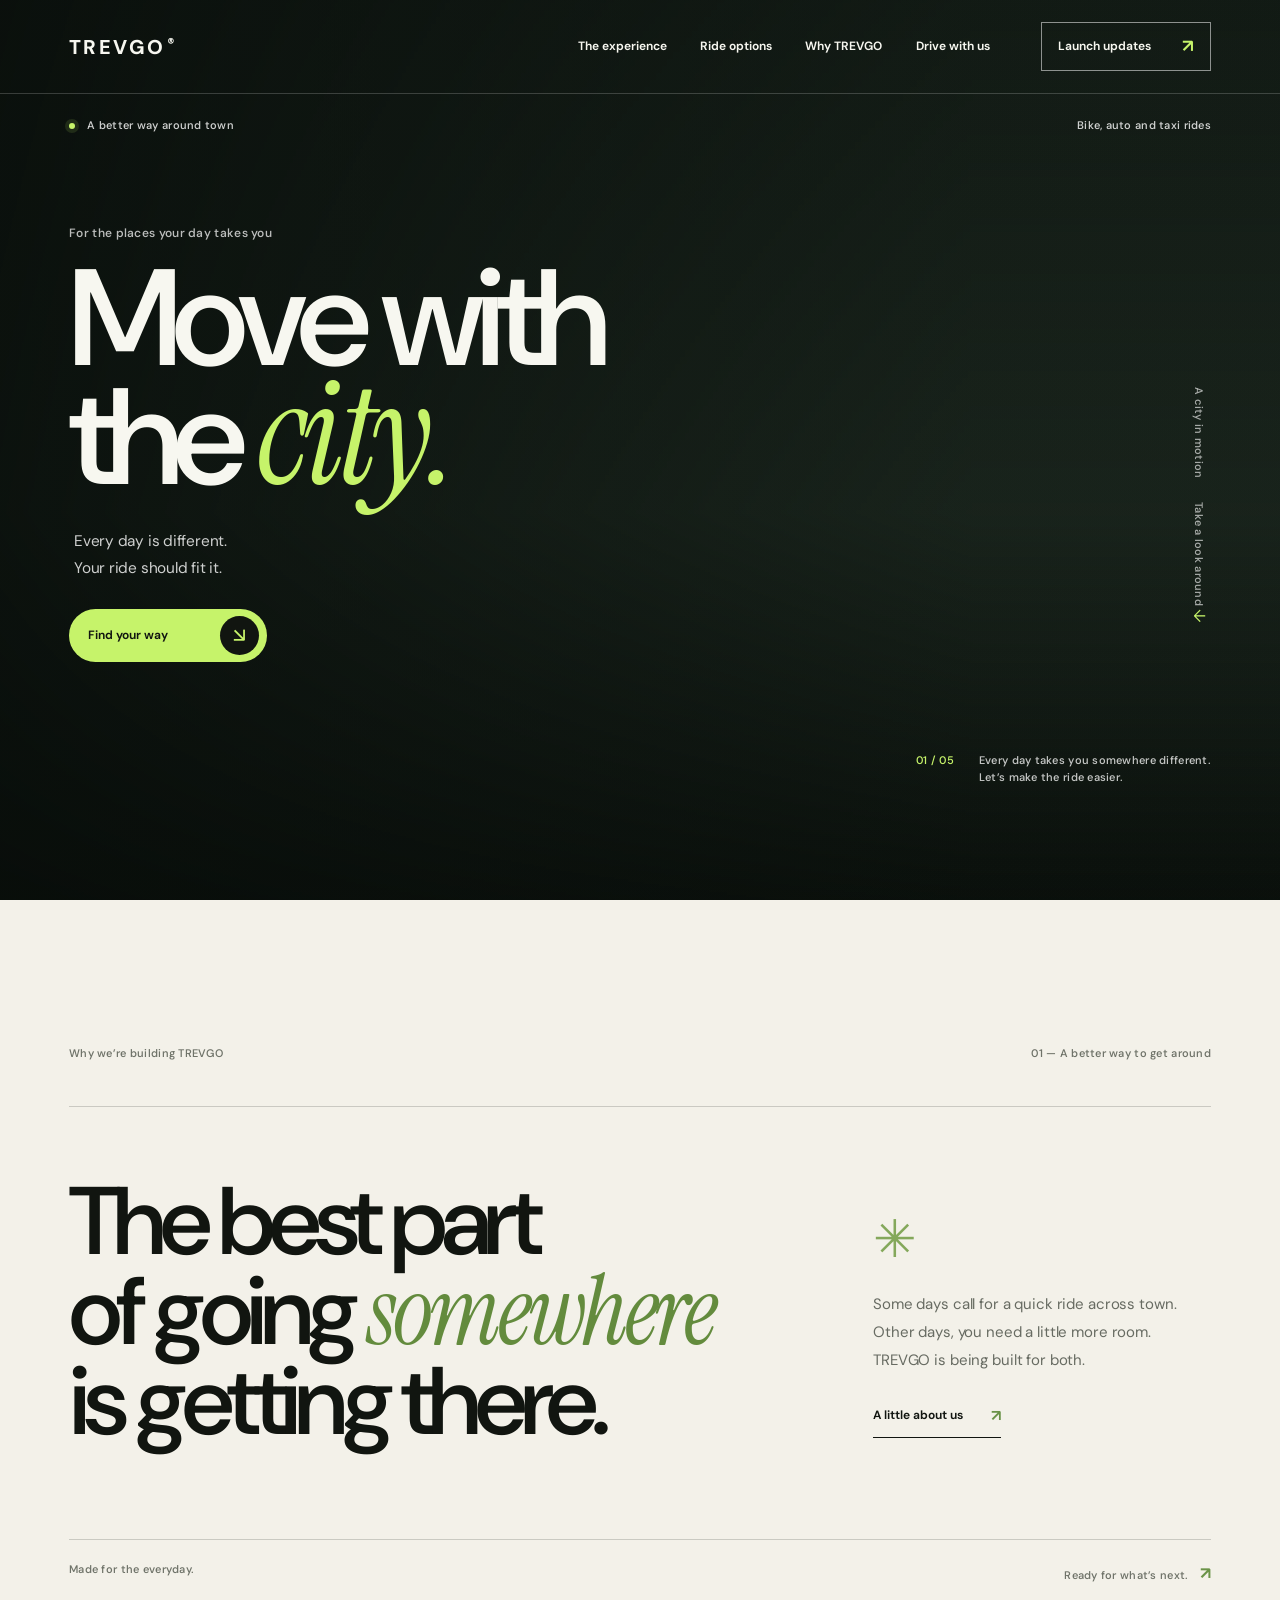
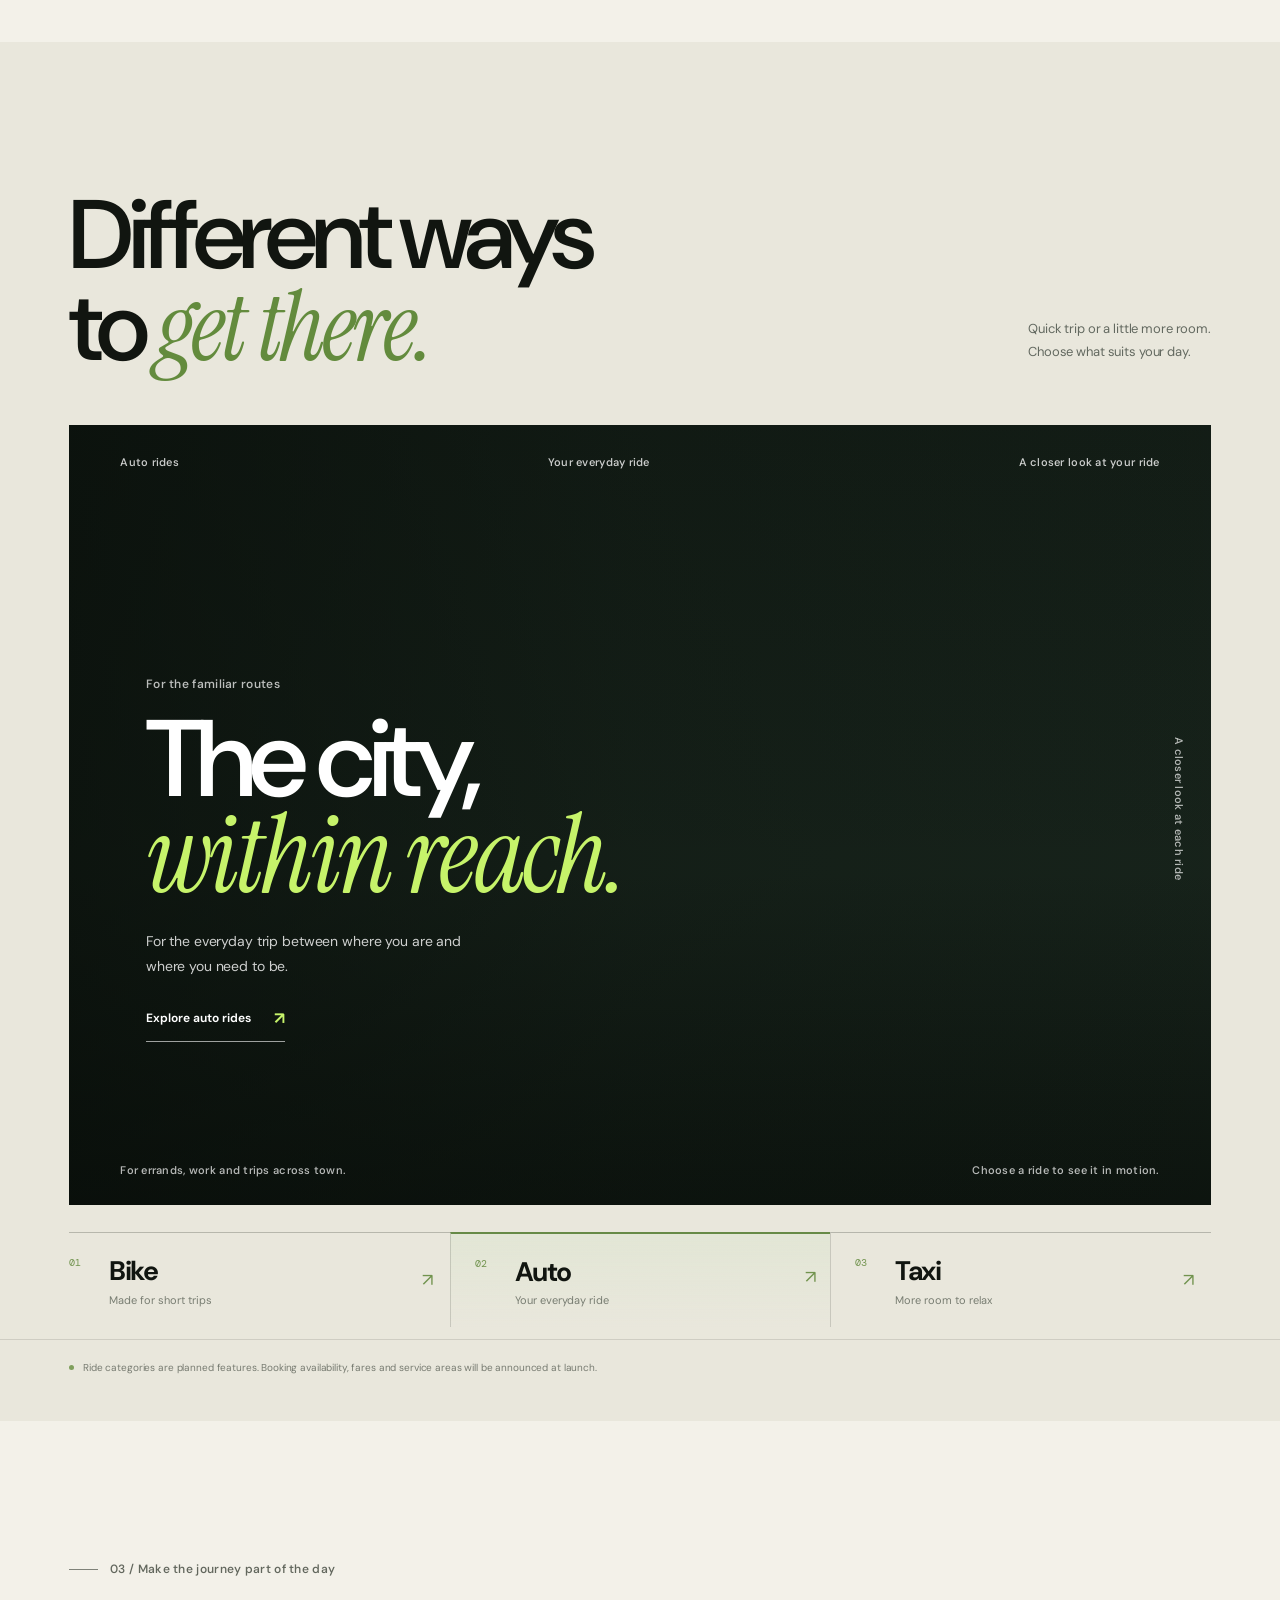
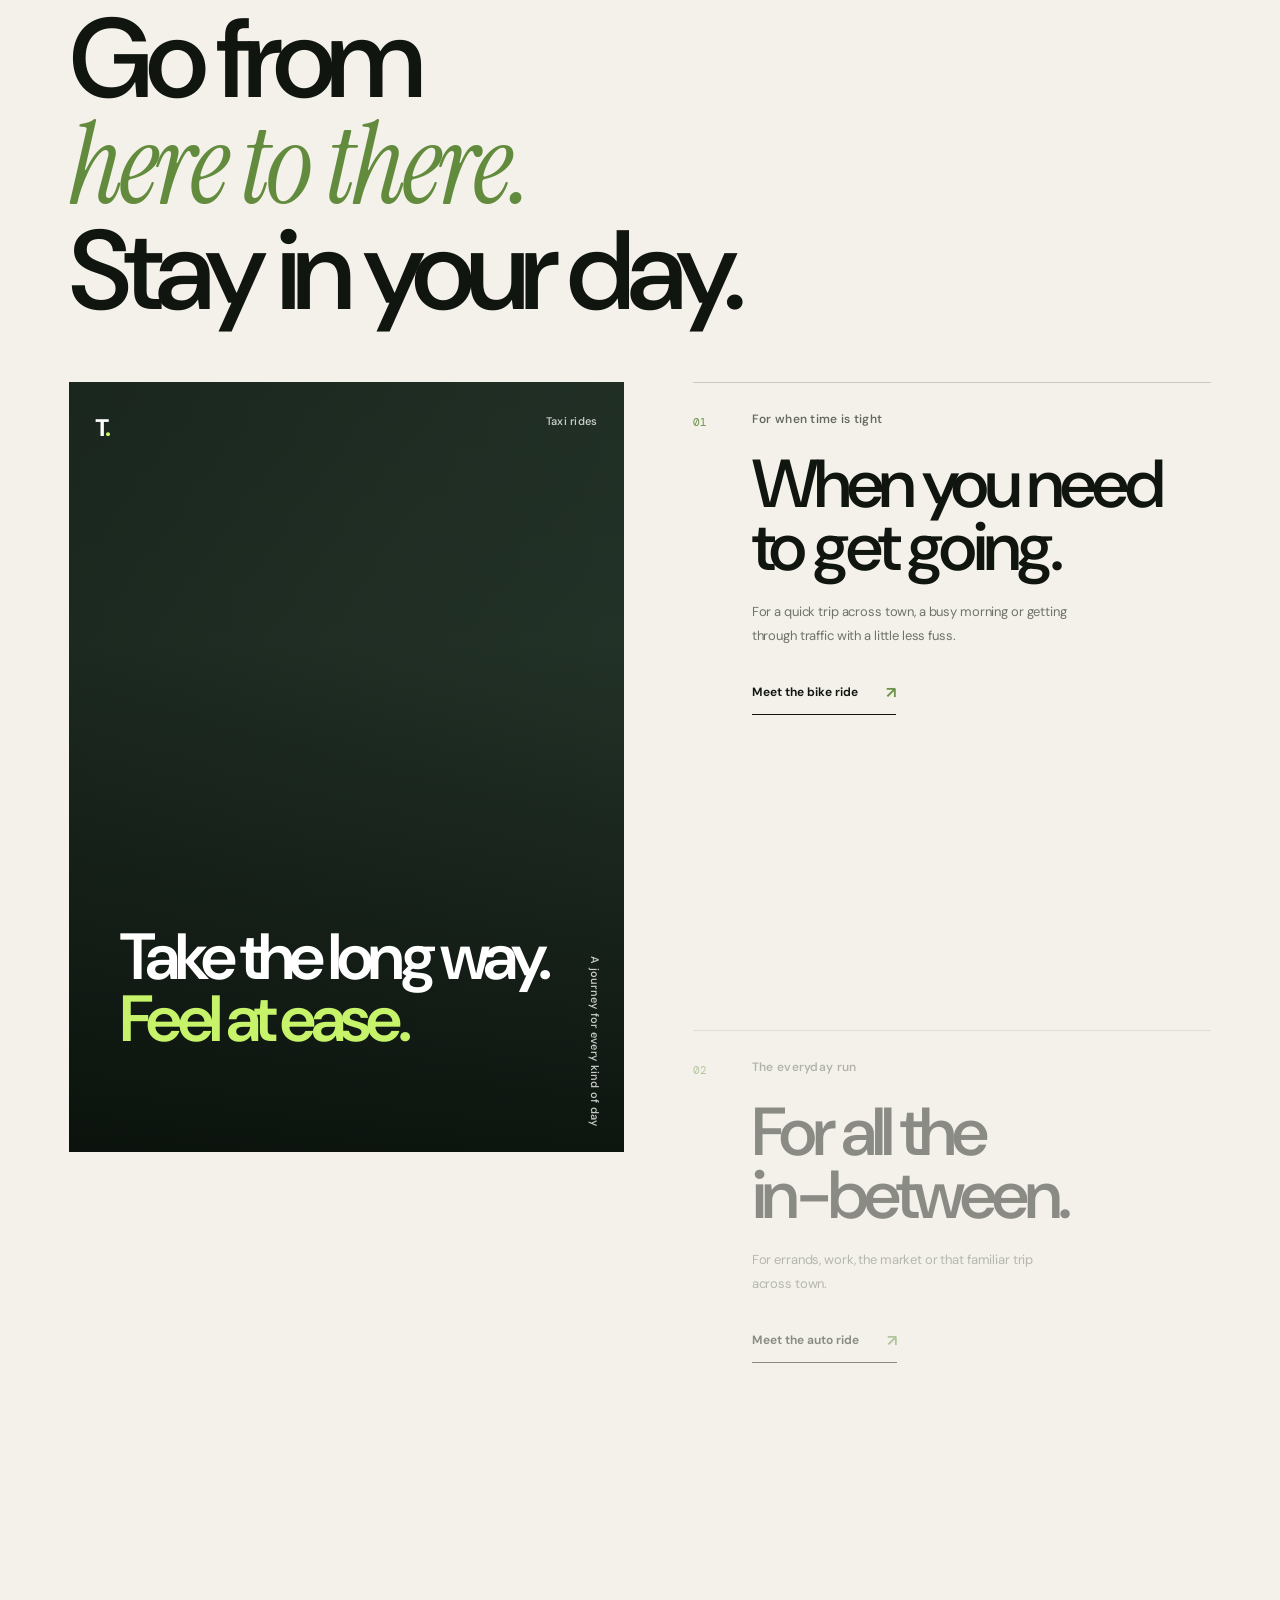
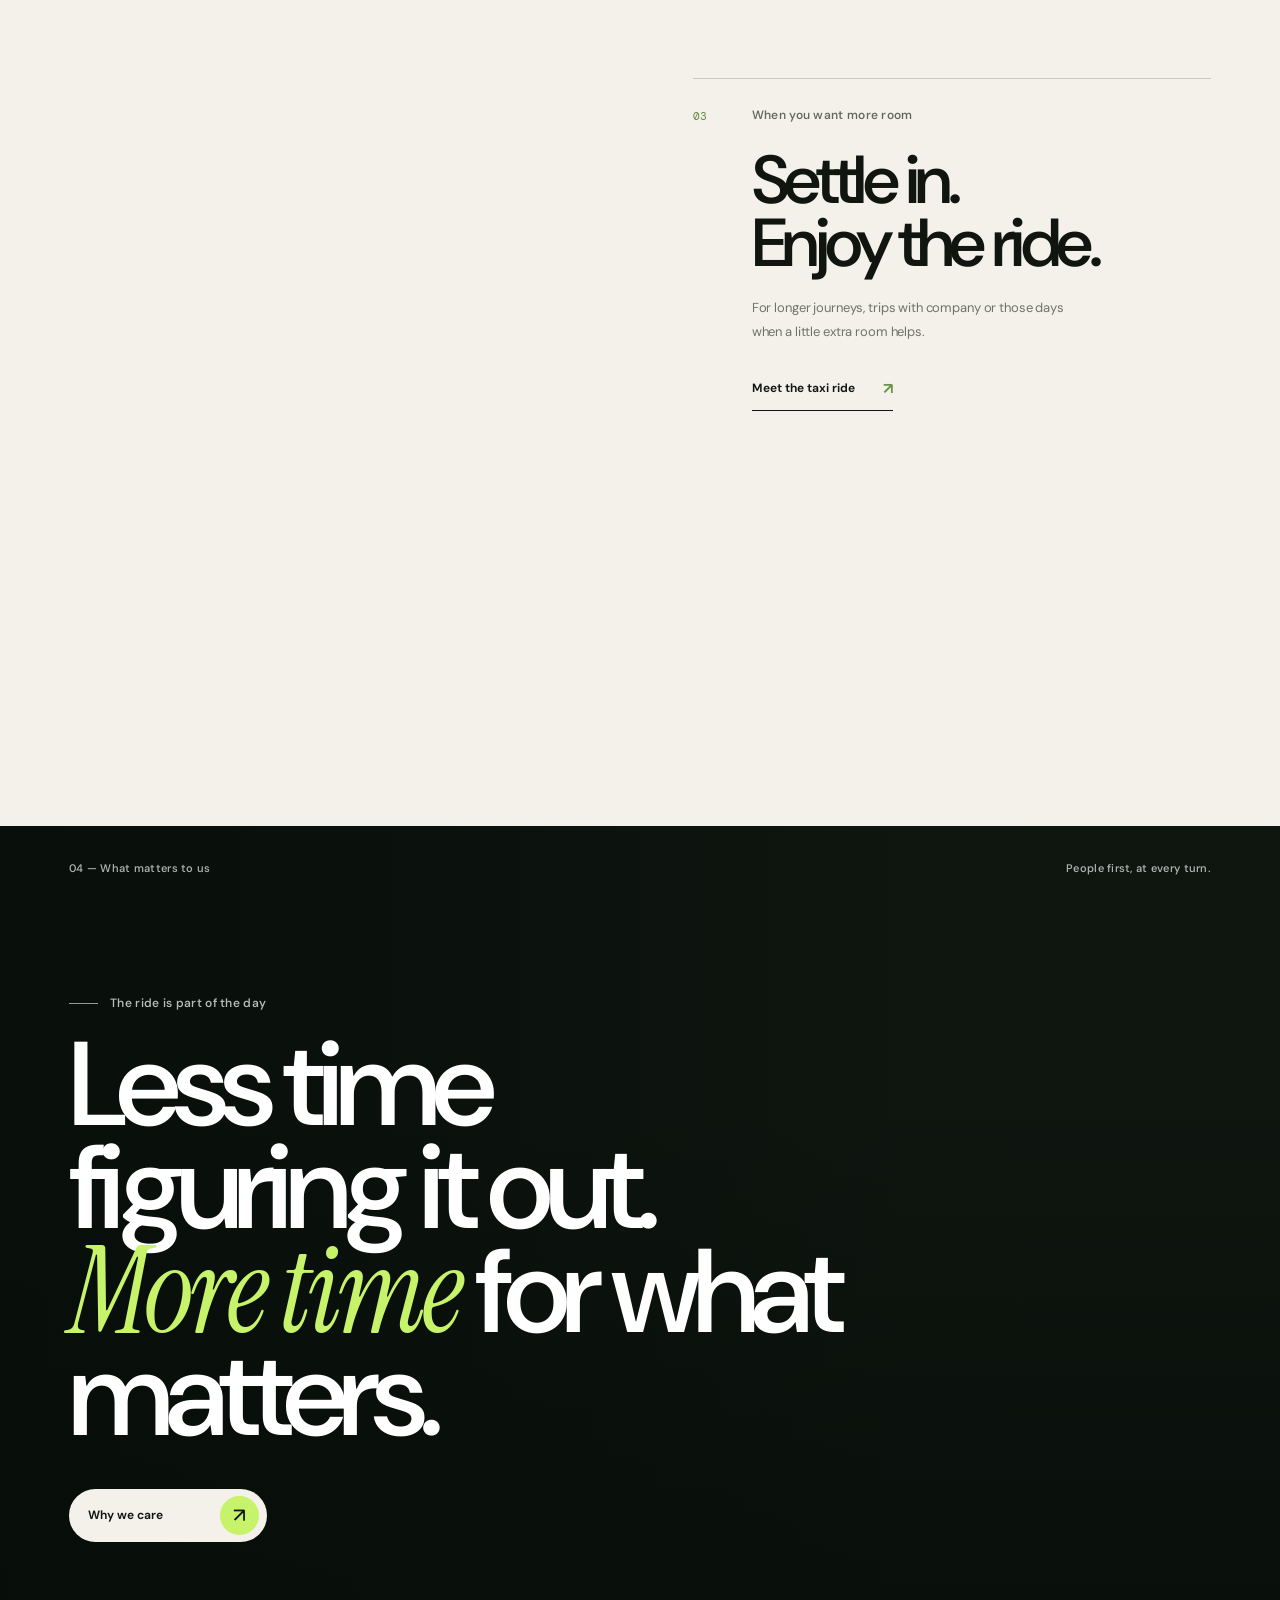
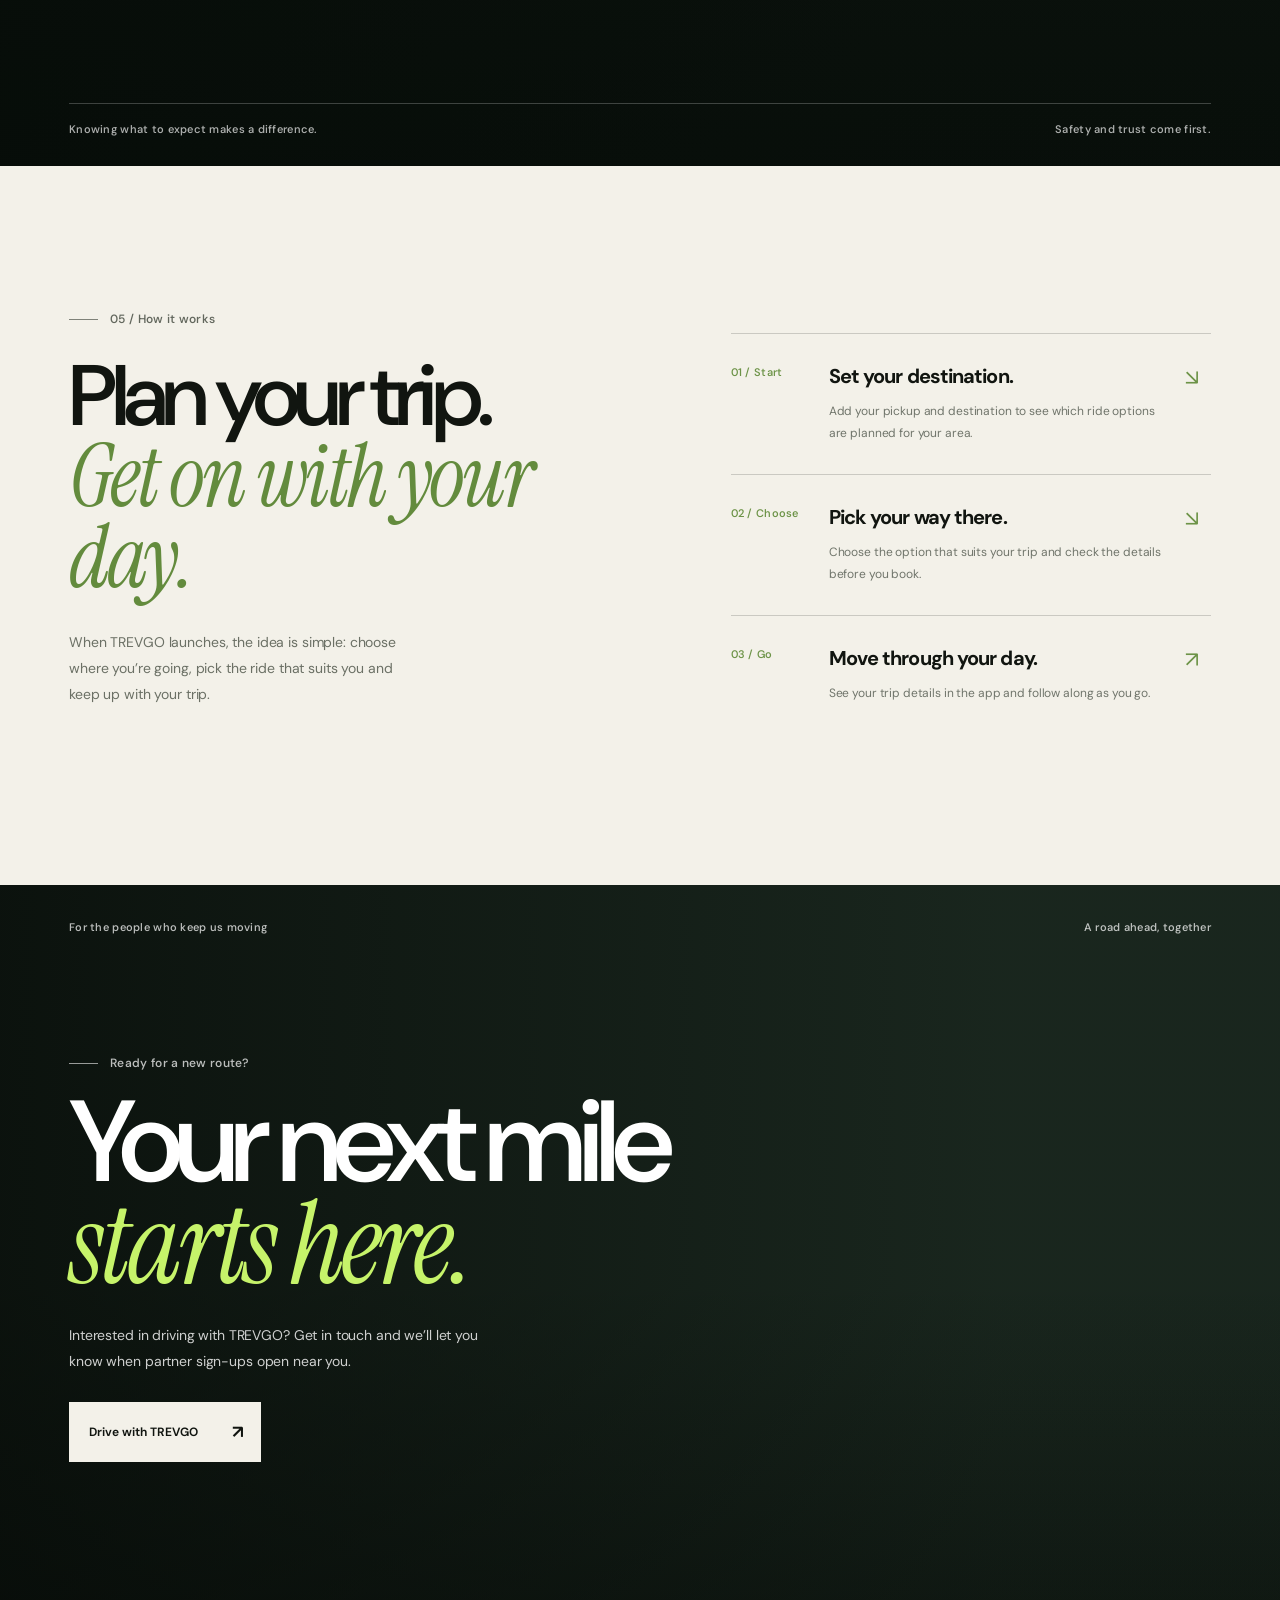
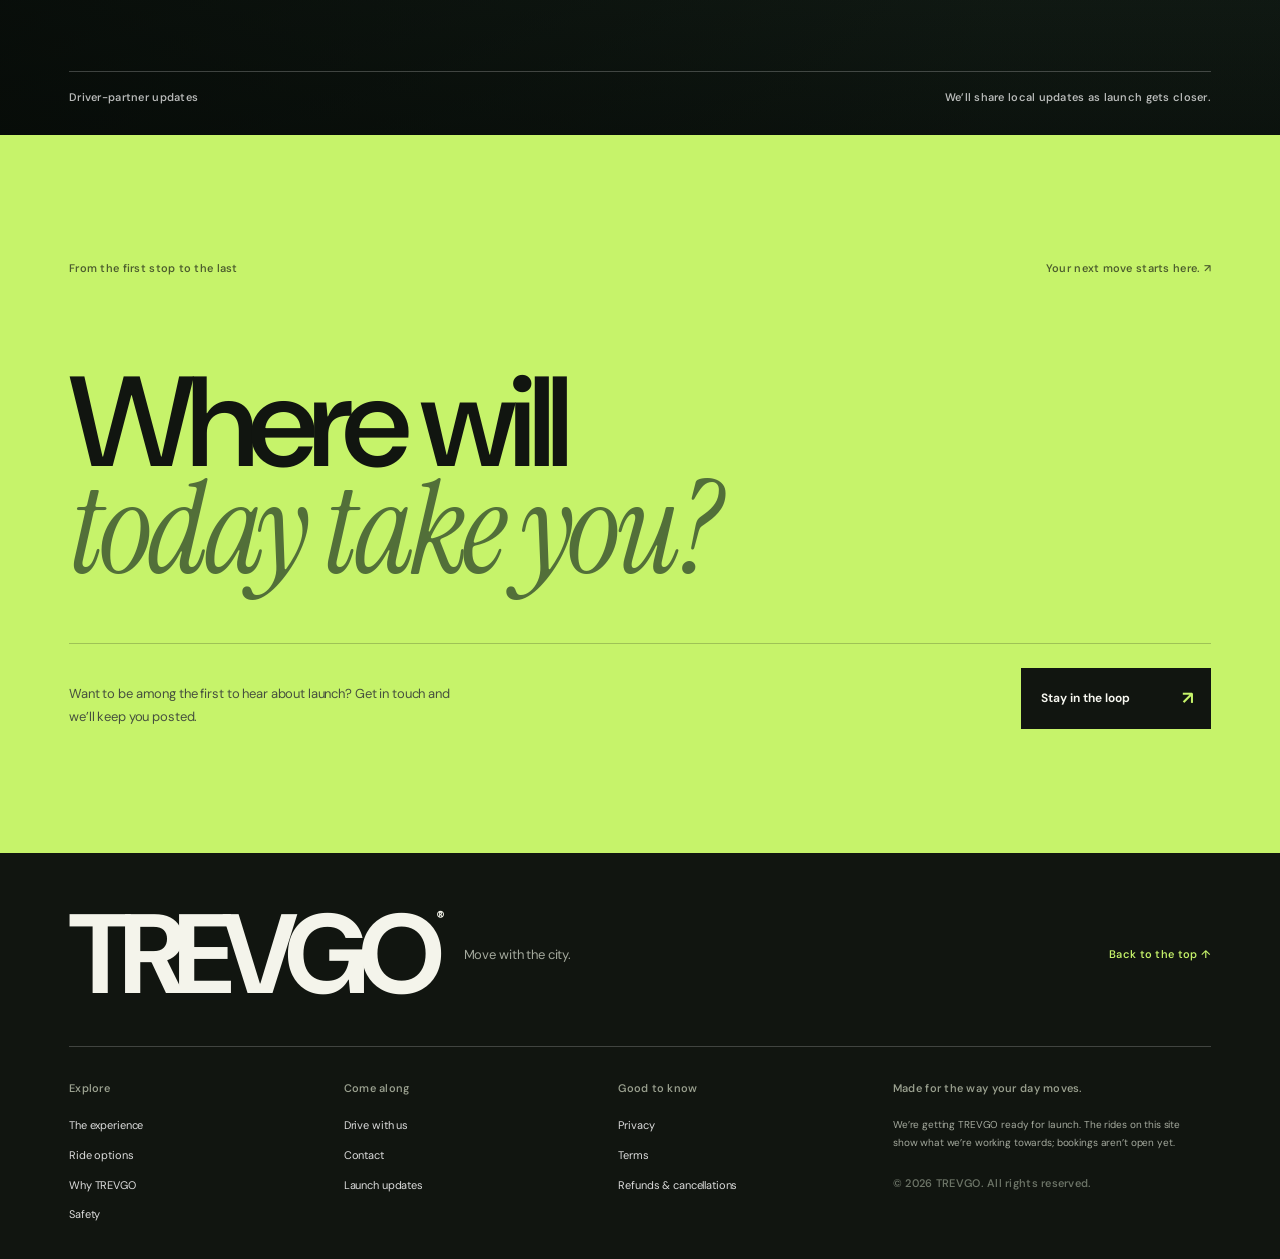
==== index.html @ 7b0f7ea3 "Add files via upload" ====
<!doctype html>
<html lang="en">
<head>
<meta charset="utf-8">
<meta name="viewport" content="width=device-width, initial-scale=1">
<meta name="theme-color" content="#111510">
<meta name="description" content="TREVGO is getting ready to bring bike, auto and taxi rides together in one easier way to get around.">
<title>TREVGO — Move with the city</title>
<link rel="icon" href="assets/favicon.svg" type="image/svg+xml">
<link rel="preconnect" href="https://fonts.googleapis.com">
<link rel="preconnect" href="https://fonts.gstatic.com" crossorigin>
<link href="https://fonts.googleapis.com/css2?family=DM+Mono:wght@400;500&family=DM+Sans:wght@400;450;500;550;600;650;700;750;800&family=Instrument+Serif:ital@0;1&display=swap" rel="stylesheet">
<link rel="stylesheet" href="styles.css">
</head>
<body class="home">
<div class="scroll-progress" aria-hidden="true"><span id="scrollProgress"></span></div>
<header class="site-header" id="siteHeader">
  <a class="wordmark" href="index.html" aria-label="TREVGO home">TREVGO<span>®</span></a>
  <nav class="desktop-nav" aria-label="Main navigation">
    <a href="#experience">The experience</a><a href="#ride-explorer">Ride options</a><a href="about.html">Why TREVGO</a><a href="#partners">Drive with us</a>
  </nav>
  <a class="header-cta" href="contact.html?subject=Launch%20updates">Launch updates <span>↗</span></a>
  <button class="menu-toggle" id="menuToggle" aria-label="Open navigation" aria-expanded="false"><span></span><span></span></button>
</header>
<nav class="mobile-nav" id="mobileNav" aria-label="Mobile navigation"><a href="#experience">The experience</a><a href="#ride-explorer">Ride options</a><a href="about.html">Why TREVGO</a><a href="#partners">Drive with us</a><a href="contact.html?subject=Launch%20updates">Launch updates ↗</a></nav>
<main>
  <section class="cinema-hero" id="top" aria-label="TREVGO introduction">
    <div class="hero-film" aria-hidden="true">
      <video id="heroVideo" autoplay muted loop playsinline preload="metadata" poster="https://images.pexels.com/videos/9935078/pexels-photo-9935078.jpeg?auto=compress&cs=tinysrgb&w=2200">
        <source src="https://videos.pexels.com/video-files/9935078/9935078-uhd_3840_2160_30fps.mp4" type="video/mp4">
      </video>
    </div>
    <div class="hero-shade"></div>
    <div class="hero-topline"><span><i class="live-dot"></i> A better way around town</span><span>Bike, auto and taxi rides</span></div>
    <div class="hero-title-wrap">
      <p class="eyebrow eyebrow-light">For the places your day takes you</p>
      <h1>Move with<br>the <em>city.</em></h1>
      <p class="hero-deck">Every day is different.<br>Your ride should fit it.</p>
      <a class="circle-cta" href="#ride-explorer"><span>Find your way</span><b>↘</b></a>
    </div>
    <div class="hero-edge-note"><span>A city in motion</span><span>Take a look around <b>↓</b></span></div>
    <div class="hero-caption"><span class="caption-number">01 / 05</span><span>Every day takes you somewhere different.<br>Let’s make the ride easier.</span></div>
  </section>

  <section class="intro-section section-shell" id="experience">
    <div class="section-label reveal"><span>Why we’re building TREVGO</span><span>01 — A better way to get around</span></div>
    <div class="intro-layout">
      <h2 class="display-heading reveal">The best part<br>of going <em>somewhere</em><br>is getting there.</h2>
      <div class="intro-aside reveal"><span class="big-asterisk">✳</span><p>Some days call for a quick ride across town. Other days, you need a little more room. TREVGO is being built for both.</p><a class="line-link" href="about.html">A little about us <span>↗</span></a></div>
    </div>
    <div class="intro-bottom"><span>Made for the everyday.</span><span>Ready for what’s next. <b>↗</b></span></div>
  </section>

  <section class="ride-explorer" id="ride-explorer">
    <div class="ride-explorer-header section-shell">
      <p class="eyebrow reveal"><span class="eyebrow-rule"></span> 02 / Find your kind of ride</p>
      <h2 class="display-heading reveal">Different ways<br>to <em>get there.</em></h2>
      <p class="ride-explorer-note reveal">Quick trip or a little more room.<br>Choose what suits your day.</p>
    </div>
    <div class="ride-stage-wrap">
      <div class="ride-stage" id="rideStage" data-mode="auto">
        <div class="ride-stage-image" id="rideStageImage" role="img" aria-label="City traffic in motion" style="background-image:url('https://images.pexels.com/videos/35298890/pexels-photo-35298890.jpeg?auto=compress&cs=tinysrgb&w=2200')"></div>
        <video class="ride-stage-video" id="rideVideo" muted loop playsinline preload="none" aria-label="Ride footage preview"></video>
        <div class="ride-stage-shade"></div>
        <div class="stage-top"><span id="stageIndex">02.02</span><span id="stageMicro">For everyday trips</span><span>A closer look at your ride</span></div>
        <div class="stage-copy"><p class="eyebrow eyebrow-light" id="stageKicker">Your everyday ride</p><h3 id="stageTitle">The city,<br><em>within reach.</em></h3><p id="stageDescription">For the everyday trip between where you are and where you need to be.</p><a class="stage-link" id="stageLink" href="rides.html#auto">Explore auto rides <span>↗</span></a></div>
        <div class="stage-bottom"><span id="stageFooter">Whatever the day looks like, there’s a way to get there.</span><span>Choose a ride to see it in motion.</span></div>
        <span class="stage-vertical">A closer look at each ride</span>
      </div>
    </div>
    <div class="ride-mode-bar section-shell" role="tablist" aria-label="Choose a ride type">
      <button type="button" class="ride-mode" data-mode="bike" role="tab" aria-selected="false"><span class="mode-index">01</span><span class="mode-name">Bike</span><span class="mode-description">Made for short trips</span><span class="mode-arrow">↗</span></button>
      <button type="button" class="ride-mode is-active" data-mode="auto" role="tab" aria-selected="true"><span class="mode-index">02</span><span class="mode-name">Auto</span><span class="mode-description">Your everyday ride</span><span class="mode-arrow">↗</span></button>
      <button type="button" class="ride-mode" data-mode="taxi" role="tab" aria-selected="false"><span class="mode-index">03</span><span class="mode-name">Taxi</span><span class="mode-description">More room to relax</span><span class="mode-arrow">↗</span></button>
    </div>
    <div class="ride-disclaimer section-shell"><span class="live-dot"></span> Ride categories are planned features. Booking availability, fares and service areas will be announced at launch.</div>
  </section>

  <section class="scroll-story" id="story">
    <div class="story-heading section-shell"><p class="eyebrow reveal"><span class="eyebrow-rule"></span> 03 / Make the journey part of the day</p><h2 class="display-heading reveal">Go from<br><em>here to there.</em><br>Stay in your day.</h2></div>
    <div class="story-layout">
      <div class="story-visual-col"><div class="story-visual" id="storyVisual">
        <div class="story-visual-image" id="storyImage" style="background-image:url('https://images.pexels.com/videos/34394431/pexels-photo-34394431.jpeg?auto=compress&cs=tinysrgb&w=1600')"></div><video class="story-visual-video" id="storyVideo" muted loop playsinline preload="none" poster="https://images.pexels.com/videos/34394431/pexels-photo-34394431.jpeg?auto=compress&cs=tinysrgb&w=1600"></video>
        <div class="story-visual-shade"></div>
        <span class="story-mark">T<span>.</span></span><span class="story-index" id="storyIndex">Bike rides</span>
        <div class="story-quote" id="storyQuote">Everyday moves.<br><em>Made simpler.</em></div>
        <span class="story-credit">A journey for every kind of day</span>
      </div></div>
      <div class="story-chapters">
        <article class="story-chapter is-current" data-story="0" data-image="https://images.pexels.com/videos/34394431/pexels-photo-34394431.jpeg?auto=compress&cs=tinysrgb&w=1600" data-video="https://videos.pexels.com/video-files/34394431/14571126_3840_2160_60fps.mp4" data-quote="Everyday moves.|Made simpler." data-index="Bike rides"><span class="chapter-number">01</span><div><p class="eyebrow">For when time is tight</p><h3>When you need<br>to get going.</h3><p>For a quick trip across town, a busy morning or getting through traffic with a little less fuss.</p><a href="rides.html#bike" class="line-link">Meet the bike ride <span>↗</span></a></div></article>
        <article class="story-chapter" data-story="1" data-image="https://images.pexels.com/videos/35298890/pexels-photo-35298890.jpeg?auto=compress&cs=tinysrgb&w=1600" data-video="https://videos.pexels.com/video-files/35298890/14955862_3840_2160_30fps.mp4" data-quote="The everyday.|In good hands." data-index="Auto rides"><span class="chapter-number">02</span><div><p class="eyebrow">The everyday run</p><h3>For all the<br>in-between.</h3><p>For errands, work, the market or that familiar trip across town.</p><a href="rides.html#auto" class="line-link">Meet the auto ride <span>↗</span></a></div></article>
        <article class="story-chapter" data-story="2" data-image="https://images.pexels.com/videos/18616134/pexels-photo-18616134.jpeg?auto=compress&cs=tinysrgb&w=1600" data-video="https://videos.pexels.com/video-files/18616134/18616134-uhd_3840_2160_25fps.mp4" data-quote="Take the long way.|Feel at ease." data-index="Taxi rides"><span class="chapter-number">03</span><div><p class="eyebrow">When you want more room</p><h3>Settle in.<br>Enjoy the ride.</h3><p>For longer journeys, trips with company or those days when a little extra room helps.</p><a href="rides.html#taxi" class="line-link">Meet the taxi ride <span>↗</span></a></div></article>
      </div>
    </div>
  </section>

  <section class="manifesto-band">
    <div class="manifesto-image" role="img" aria-label="Traffic moving through a city at night"></div>
    <div class="manifesto-band-shade"></div>
    <div class="manifesto-band-top"><span>04 — What matters to us</span><span>People first, at every turn.</span></div>
    <div class="manifesto-band-copy"><p class="eyebrow eyebrow-light"><span class="eyebrow-rule"></span> The ride is part of the day</p><h2>Less time figuring it out.<br><em>More time</em> for what matters.</h2><a href="safety.html" class="circle-cta circle-cta-light"><span>Why we care</span><b>↗</b></a></div>
    <div class="manifesto-band-foot"><span>Knowing what to expect makes a difference.</span><span>Safety and trust come first.</span></div>
  </section>

  <section class="how-section section-shell" id="how">
    <div class="how-title"><p class="eyebrow reveal"><span class="eyebrow-rule"></span> 05 / How it works</p><h2 class="display-heading reveal">Plan your trip.<br><em>Get on with your day.</em></h2><p class="how-intro reveal">When TREVGO launches, the idea is simple: choose where you’re going, pick the ride that suits you and keep up with your trip.</p></div>
    <div class="how-steps">
      <article class="how-step reveal"><span class="step-count">01 / Start</span><div><h3>Set your destination.</h3><p>Add your pickup and destination to see which ride options are planned for your area.</p></div><span class="step-symbol">↘</span></article>
      <article class="how-step reveal"><span class="step-count">02 / Choose</span><div><h3>Pick your way there.</h3><p>Choose the option that suits your trip and check the details before you book.</p></div><span class="step-symbol">↘</span></article>
      <article class="how-step reveal"><span class="step-count">03 / Go</span><div><h3>Move through your day.</h3><p>See your trip details in the app and follow along as you go.</p></div><span class="step-symbol">↗</span></article>
    </div>
  </section>

  <section class="partner-film" id="partners">
    <div class="partner-video-wrap"><video class="deferred-film" muted loop playsinline preload="none" data-src="https://videos.pexels.com/video-files/34394431/14571126_3840_2160_60fps.mp4" poster="https://images.pexels.com/videos/34394431/pexels-photo-34394431.jpeg?auto=compress&cs=tinysrgb&w=1800"></video></div>
    <div class="partner-darken"></div><div class="partner-overline"><span>For the people who keep us moving</span><span>A road ahead, together</span></div>
    <div class="partner-content"><p class="eyebrow eyebrow-light"><span class="eyebrow-rule"></span> Ready for a new route?</p><h2>Your next mile<br><em>starts here.</em></h2><p>Interested in driving with TREVGO? Get in touch and we’ll let you know when partner sign-ups open near you.</p><a class="button button-cream" href="contact.html?subject=Driver%20partner%20enquiry">Drive with TREVGO <span>↗</span></a></div>
    <div class="partner-bottom"><span>Driver-partner updates</span><span>We’ll share local updates as launch gets closer.</span></div>
  </section>

  <section class="final-cta section-shell" id="updates"><div class="final-cta-top"><span>From the first stop to the last</span><span>Your next move starts here. ↗</span></div><h2 class="display-heading reveal">Where will<br><em>today take you?</em></h2><div class="final-cta-bottom"><p>Want to be among the first to hear about launch? Get in touch and we’ll keep you posted.</p><a href="contact.html?subject=Launch%20updates" class="button button-dark">Stay in the loop <span>↗</span></a></div></section>
</main>
<footer class="site-footer"><div class="footer-main"><a class="footer-wordmark" href="index.html">TREVGO<span>®</span></a><p>Move with the city.</p><a class="footer-top" href="#top">Back to the top ↑</a></div><div class="footer-links"><div><span>Explore</span><a href="#experience">The experience</a><a href="#ride-explorer">Ride options</a><a href="about.html">Why TREVGO</a><a href="safety.html">Safety</a></div><div><span>Come along</span><a href="#partners">Drive with us</a><a href="contact.html">Contact</a><a href="contact.html?subject=Launch%20updates">Launch updates</a></div><div><span>Good to know</span><a href="privacy.html">Privacy</a><a href="terms.html">Terms</a><a href="refund.html">Refunds & cancellations</a></div><div class="footer-note"><span>Made for the way your day moves.</span><p>We’re getting TREVGO ready for launch. The rides on this site show what we’re working towards; bookings aren’t open yet.</p><small>© <span id="currentYear">2026</span> TREVGO. All rights reserved.</small></div></div></footer>
<script src="script.js"></script>
</body>
</html>
---- styles.css ----
:root{--ink:#111510;--ink-2:#1a201a;--paper:#f3f1e9;--paper-2:#e9e7dc;--white:#f7f7f0;--lime:#c6f36a;--green:#536f43;--muted:#979b90;--line:rgba(20,25,19,.18);--line-light:rgba(255,255,255,.22);--font:'Manrope',Arial,sans-serif;--mono:'DM Mono',monospace;--page:clamp(22px,5.4vw,92px);--ease:cubic-bezier(.22,.75,.22,1)}
*{box-sizing:border-box}html{scroll-behavior:smooth;scroll-padding-top:86px}body{margin:0;background:var(--paper);color:var(--ink);font-family:var(--font);font-size:15px;line-height:1.6;-webkit-font-smoothing:antialiased}body,button,input{font-family:var(--font)}button,a{-webkit-tap-highlight-color:transparent}a{color:inherit;text-decoration:none}button{color:inherit}button:focus-visible,a:focus-visible,input:focus-visible{outline:2px solid var(--green);outline-offset:4px}::selection{background:var(--lime);color:var(--ink)}img,video{max-width:100%}.scroll-progress{position:fixed;z-index:1001;top:0;left:0;width:100%;height:2px;pointer-events:none}.scroll-progress span{display:block;width:0;height:100%;background:var(--lime);box-shadow:0 0 12px #c6f36a66}.site-header{position:absolute;z-index:100;top:0;left:0;width:100%;height:94px;padding:0 var(--page);display:flex;align-items:center;justify-content:space-between;color:var(--white);border-bottom:1px solid rgba(255,255,255,.19);transition:background .45s,color .45s,height .45s,border-color .45s}.site-header.is-scrolled{position:fixed;height:72px;background:rgba(243,241,233,.94);backdrop-filter:blur(18px);color:var(--ink);border-color:var(--line)}.wordmark{font-weight:800;letter-spacing:.11em;font-size:20px;line-height:1}.wordmark span,.footer-wordmark span{font-family:var(--mono);font-size:9px;vertical-align:top;margin-left:3px;letter-spacing:0}.desktop-nav{display:flex;align-items:center;gap:clamp(18px,2.6vw,44px);margin-left:auto;margin-right:clamp(24px,4vw,66px)}.desktop-nav a{font-size:11px;font-weight:700;letter-spacing:.015em;opacity:.88;transition:opacity .25s}.desktop-nav a:hover{opacity:.55}.header-cta{display:flex;gap:24px;align-items:center;justify-content:space-between;padding:13px 16px;border:1px solid rgba(255,255,255,.52);min-width:170px;font-size:11px;font-weight:800;transition:background .3s,color .3s,border-color .3s}.header-cta span{font-size:18px;color:var(--lime);line-height:1}.site-header.is-scrolled .header-cta{border-color:var(--ink)}.site-header.is-scrolled .header-cta:hover{background:var(--ink);color:var(--paper)}.menu-toggle,.mobile-nav{display:none}.cinema-hero{height:min(920px,100svh);min-height:700px;position:relative;overflow:hidden;background:#121813;color:var(--white);isolation:isolate}.hero-film,.hero-film video,.hero-shade{position:absolute;inset:0;width:100%;height:100%}.hero-film{overflow:hidden;background:#1b261e url('https://images.pexels.com/videos/9935078/pexels-photo-9935078.jpeg?auto=compress&cs=tinysrgb&w=2200') center 54%/cover no-repeat}.hero-film video{object-fit:cover;object-position:center 54%;transform:scale(1.015);animation:filmSettle 1.9s var(--ease) both}.hero-shade{z-index:1;background:linear-gradient(90deg,rgba(8,13,10,.77) 0%,rgba(9,14,11,.36) 41%,rgba(9,13,10,.03) 76%),linear-gradient(0deg,rgba(6,10,7,.78) 0%,rgba(7,11,8,.08) 43%,rgba(4,8,6,.37) 100%)}.hero-topline{position:absolute;z-index:2;top:117px;left:var(--page);right:var(--page);display:flex;justify-content:space-between;gap:20px;color:rgba(255,255,255,.8);font:10px var(--mono);letter-spacing:.1em}.live-dot{display:inline-block;width:6px;height:6px;border-radius:50%;background:var(--lime);box-shadow:0 0 0 4px #c6f36a1e;margin-right:9px;vertical-align:middle}.hero-title-wrap{position:absolute;z-index:2;top:clamp(205px,25vh,270px);left:var(--page);max-width:780px}.eyebrow{font:10px var(--mono);letter-spacing:.12em;text-transform:uppercase;margin:0 0 20px;color:#62675d;display:flex;align-items:center;gap:12px}.eyebrow-light{color:rgba(255,255,255,.72)}.eyebrow-rule{display:inline-block;width:29px;height:1px;background:currentColor;opacity:.8}.hero-title-wrap h1{font-size:clamp(76px,10.7vw,166px);font-weight:600;letter-spacing:-.09em;line-height:.82;margin:0 0 34px;max-width:800px}.hero-title-wrap h1 em,.display-heading em,.stage-copy h3 em,.manifesto-band-copy h2 em,.partner-content h2 em{font-style:normal;color:var(--lime)}.hero-title-wrap h1 em{font-weight:500;letter-spacing:-.095em}.hero-deck{margin:0 0 28px 5px;color:rgba(255,255,255,.8);font-size:clamp(14px,1.2vw,17px);line-height:1.75;letter-spacing:-.015em}.circle-cta{display:inline-flex;align-items:center;justify-content:space-between;gap:36px;min-width:198px;background:var(--lime);color:var(--ink);padding:7px 8px 7px 19px;font-size:11px;font-weight:800;border-radius:100px;transition:transform .3s var(--ease),background .3s}.circle-cta b{display:grid;place-items:center;width:39px;height:39px;background:var(--ink);color:var(--lime);border-radius:50%;font-size:20px;font-weight:500;transition:transform .3s}.circle-cta:hover{transform:translateY(-3px);background:#d4ff7e}.circle-cta:hover b{transform:rotate(-45deg)}.hero-edge-note{position:absolute;z-index:2;right:var(--page);top:43%;writing-mode:vertical-rl;display:flex;align-items:center;gap:24px;font:9px var(--mono);letter-spacing:.16em;color:rgba(255,255,255,.62)}.hero-edge-note b{font-size:16px;color:var(--lime);font-weight:400}.hero-caption{position:absolute;z-index:2;right:var(--page);bottom:115px;display:flex;align-items:flex-start;gap:25px;font:9px/1.9 var(--mono);letter-spacing:.08em;color:rgba(255,255,255,.75)}.caption-number{color:var(--lime)}.hero-edge-note,.hero-caption{animation:fadeUp 1s .2s both}.hero-title-wrap .eyebrow{animation:fadeUp 1s .1s both}.hero-title-wrap h1{animation:fadeUp 1.2s .16s both}.hero-title-wrap .hero-deck{animation:fadeUp 1.1s .27s both}.hero-title-wrap .circle-cta{animation:fadeUp 1.1s .37s both}.section-shell{padding-left:var(--page);padding-right:var(--page)}.intro-section{padding-top:145px;padding-bottom:55px;background:var(--paper)}.section-label,.intro-bottom,.final-cta-top{display:flex;justify-content:space-between;gap:20px;font:9px var(--mono);letter-spacing:.13em;color:#6f7369}.section-label{padding-bottom:44px;border-bottom:1px solid var(--line)}.intro-layout{display:grid;grid-template-columns:1.35fr .65fr;gap:8vw;padding:70px 0 92px;align-items:end}.display-heading{margin:0;font-size:clamp(47px,7.5vw,112px);line-height:.94;letter-spacing:-.088em;font-weight:600}.display-heading em{color:#638b3d;font-weight:500}.intro-aside{position:relative;max-width:330px;padding-bottom:9px}.big-asterisk{font-size:52px;line-height:1;color:#84a85b;display:block;margin-bottom:26px}.intro-aside p{font-size:15px;line-height:1.85;color:#676b62;margin:0 0 26px;max-width:320px}.line-link{display:inline-flex;gap:28px;align-items:center;font-size:11px;font-weight:800;border-bottom:1px solid currentColor;padding-bottom:8px;transition:gap .3s,color .3s}.line-link span{color:#6a9248;font-size:16px}.line-link:hover{gap:38px;color:#658840}.intro-bottom{border-top:1px solid var(--line);padding-top:21px}.intro-bottom b{color:#6b9348;font-size:17px;margin-left:8px}.ride-explorer{background:var(--paper-2);padding-top:105px;padding-bottom:45px;overflow:hidden}.ride-explorer-header{display:grid;grid-template-columns:1fr auto;gap:0 50px;align-items:end;padding-bottom:52px}.ride-explorer-header .eyebrow{grid-column:1/-1;margin-bottom:25px}.ride-explorer-header .display-heading{font-size:clamp(54px,7.6vw,112px)}.ride-explorer-note{font-size:13px;line-height:1.75;color:#636960;max-width:270px;margin:0 0 9px}.ride-stage-wrap{padding-left:var(--page);padding-right:var(--page)}.ride-stage{height:min(780px,67vw);min-height:520px;position:relative;color:white;background:#17231b;overflow:hidden;isolation:isolate}.ride-stage-image,.ride-stage-video,.ride-stage-shade{position:absolute;inset:0;width:100%;height:100%}.ride-stage-image{z-index:-2;background-position:center;background-size:cover;transform:scale(1.02);transition:opacity .6s,transform 1.2s var(--ease),background-image .5s}.ride-stage-video{z-index:-1;object-fit:cover;opacity:0;transition:opacity .7s}.ride-stage-video.is-playing{opacity:1}.ride-stage-shade{background:linear-gradient(90deg,rgba(8,13,9,.68),rgba(8,13,9,.2) 49%,rgba(8,13,9,.02)),linear-gradient(0deg,rgba(8,13,9,.68),transparent 43%,rgba(8,13,9,.28))}.stage-top{position:absolute;left:clamp(24px,4vw,62px);right:clamp(24px,4vw,62px);top:29px;display:flex;justify-content:space-between;font:9px var(--mono);letter-spacing:.13em;color:rgba(255,255,255,.78)}.stage-copy{position:absolute;left:clamp(28px,6vw,95px);top:50%;transform:translateY(-38%);max-width:510px}.stage-copy .eyebrow{margin-bottom:19px}.stage-copy h3{font-size:clamp(56px,8.5vw,118px);line-height:.88;letter-spacing:-.085em;margin:0 0 25px;font-weight:600}.stage-copy h3 em{color:var(--lime);font-weight:500}.stage-copy>p:not(.eyebrow){font-size:14px;line-height:1.8;color:rgba(255,255,255,.8);max-width:340px;margin:0 0 24px}.stage-link{display:inline-flex;align-items:center;gap:23px;border-bottom:1px solid rgba(255,255,255,.6);padding-bottom:8px;font-size:11px;font-weight:800}.stage-link span{font-size:17px;color:var(--lime)}.stage-bottom{position:absolute;bottom:26px;left:clamp(24px,4vw,62px);right:clamp(24px,4vw,62px);display:flex;justify-content:space-between;gap:16px;color:rgba(255,255,255,.7);font:9px var(--mono);letter-spacing:.1em}.stage-vertical{position:absolute;right:24px;top:40%;writing-mode:vertical-rl;font:8px var(--mono);letter-spacing:.15em;color:rgba(255,255,255,.68)}.ride-mode-bar{display:grid;grid-template-columns:repeat(3,1fr);padding-top:27px}.ride-mode{position:relative;display:grid;grid-template-columns:40px 1fr 28px;grid-template-rows:auto auto;align-items:center;text-align:left;background:transparent;border:0;border-top:1px solid rgba(18,23,17,.23);padding:20px 17px 20px 0;cursor:pointer;transition:border-color .25s,background .25s;min-width:0}.ride-mode+.ride-mode{padding-left:24px;border-left:1px solid rgba(18,23,17,.15)}.ride-mode.is-active{border-top:2px solid #668a46;background:linear-gradient(180deg,#dce5cf8a,transparent 100%)}.mode-index{grid-row:1/3;align-self:start;color:#71934e;font:10px var(--mono);padding-top:3px}.mode-name{font-size:clamp(19px,2.1vw,29px);font-weight:700;letter-spacing:-.055em}.mode-description{grid-column:2;font-size:11px;color:#787d72;padding-top:4px}.mode-arrow{grid-column:3;grid-row:1/3;align-self:center;justify-self:end;font-size:18px;color:#71934e;transition:transform .3s}.ride-mode:hover .mode-arrow,.ride-mode.is-active .mode-arrow{transform:translate(3px,-3px)}.ride-disclaimer{font-size:10px;color:#777b71;display:flex;align-items:center;margin-top:12px;padding-top:19px;border-top:1px solid rgba(18,23,17,.12)}.ride-disclaimer .live-dot{background:#7f9f5c;box-shadow:none;width:5px;height:5px}.scroll-story{padding:140px 0 100px;background:var(--paper)}.story-heading{margin-bottom:58px}.story-heading .eyebrow{margin-bottom:28px}.story-heading h2{font-size:clamp(57px,8.8vw,130px)}.story-layout{display:grid;grid-template-columns:minmax(0,1.03fr) minmax(0,.97fr);gap:var(--page);align-items:start}.story-visual-col{padding-left:var(--page)}.story-visual{height:calc(100vh - 130px);min-height:560px;max-height:830px;position:sticky;top:82px;overflow:hidden;background:#25352a;color:white;isolation:isolate}.story-visual-image,.story-visual-shade{position:absolute;inset:0;width:100%;height:100%}.story-visual-image{z-index:-2;background:center/cover no-repeat;transform:scale(1.04);transition:background-image .65s,transform 1.2s var(--ease),filter .7s}.story-visual-shade{z-index:-1;background:linear-gradient(180deg,rgba(5,10,6,.15) 0%,rgba(5,10,6,.07) 34%,rgba(5,10,6,.75) 100%),linear-gradient(90deg,rgba(5,10,6,.22),transparent)}.story-mark{position:absolute;top:26px;left:26px;font-size:24px;font-weight:800;letter-spacing:-.08em}.story-mark span{color:var(--lime)}.story-index,.story-credit{position:absolute;right:26px;top:31px;font:9px var(--mono);letter-spacing:.13em;color:rgba(255,255,255,.76)}.story-quote{position:absolute;left:clamp(25px,4vw,59px);bottom:clamp(62px,8vw,110px);font-size:clamp(40px,5.1vw,76px);font-weight:600;line-height:.95;letter-spacing:-.075em;transition:opacity .35s,transform .4s}.story-quote em{font-style:normal;color:var(--lime)}.story-credit{top:auto;bottom:25px;writing-mode:vertical-rl;right:21px;font-size:8px}.story-chapters{padding-right:var(--page)}.story-chapter{min-height:72vh;display:grid;grid-template-columns:35px 1fr;gap:24px;padding:28px 0 60px;border-top:1px solid var(--line);opacity:.46;transition:opacity .5s}.story-chapter.is-current{opacity:1}.chapter-number{font:11px var(--mono);color:#6c9347;padding-top:4px}.story-chapter .eyebrow{margin-bottom:25px}.story-chapter h3{font-size:clamp(44px,5.3vw,72px);letter-spacing:-.08em;line-height:.92;font-weight:600;margin:0 0 22px}.story-chapter>div>p:not(.eyebrow){max-width:320px;color:#6f7369;font-size:13px;line-height:1.85;margin:0 0 29px}.manifesto-band{height:min(940px,88vw);min-height:710px;position:relative;overflow:hidden;background:#101812;color:white;isolation:isolate}.manifesto-image,.manifesto-band-shade{position:absolute;inset:0;width:100%;height:100%}.manifesto-image{z-index:-2;background:center 56%/cover no-repeat url('https://images.pexels.com/videos/9935078/pexels-photo-9935078.jpeg?auto=compress&cs=tinysrgb&w=2200');transform:scale(1.04);transition:transform 1.5s var(--ease)}.manifesto-band-shade{z-index:-1;background:linear-gradient(90deg,rgba(6,12,8,.76),rgba(6,12,8,.23) 70%),linear-gradient(0deg,rgba(6,12,8,.72),transparent 70%)}.manifesto-band-top,.manifesto-band-foot{position:absolute;left:var(--page);right:var(--page);display:flex;justify-content:space-between;gap:20px;font:9px var(--mono);letter-spacing:.13em;color:rgba(255,255,255,.67)}.manifesto-band-top{top:34px}.manifesto-band-foot{bottom:28px;border-top:1px solid var(--line-light);padding-top:17px}.manifesto-band-copy{position:absolute;top:18%;left:var(--page);max-width:870px}.manifesto-band-copy h2{font-size:clamp(62px,9.3vw,142px);line-height:.87;letter-spacing:-.09em;font-weight:600;margin:0 0 42px}.manifesto-band-copy h2 em{color:var(--lime);font-weight:500}.circle-cta-light{background:var(--paper);color:var(--ink)}.circle-cta-light b{background:var(--lime);color:var(--ink)}.how-section{padding-top:145px;padding-bottom:150px;display:grid;grid-template-columns:1fr .9fr;gap:10vw}.how-title .eyebrow{margin-bottom:28px}.how-title .display-heading{font-size:clamp(48px,6.7vw,99px)}.how-intro{max-width:345px;color:#6b7065;font-size:14px;line-height:1.85;margin-top:32px}.how-steps{padding-top:22px}.how-step{display:grid;grid-template-columns:80px 1fr 26px;gap:18px;border-top:1px solid var(--line);padding:25px 0 30px;align-items:start}.step-count{font:9px var(--mono);letter-spacing:.1em;color:#6c9347;padding-top:5px}.how-step h3{font-size:20px;letter-spacing:-.045em;margin:0 0 8px}.how-step p{font-size:12px;line-height:1.8;color:#70756b;margin:0;max-width:335px}.step-symbol{font-size:22px;color:#6c9347;transition:transform .3s}.how-step:hover .step-symbol{transform:translate(4px,-4px)}.partner-film{position:relative;height:min(850px,90vw);min-height:680px;overflow:hidden;background:#111810;color:white;isolation:isolate}.partner-video-wrap,.partner-video-wrap video,.partner-darken{position:absolute;inset:0;width:100%;height:100%}.partner-video-wrap{z-index:-2;background:#1c2a21 url('https://images.pexels.com/videos/34394431/pexels-photo-34394431.jpeg?auto=compress&cs=tinysrgb&w=2000') center/cover no-repeat}.partner-video-wrap video{object-fit:cover;object-position:center 48%;transform:scale(1.025)}.partner-darken{z-index:-1;background:linear-gradient(90deg,rgba(5,9,6,.72),rgba(5,9,6,.12) 78%),linear-gradient(0deg,rgba(5,9,6,.67),transparent 53%)}.partner-overline,.partner-bottom{position:absolute;left:var(--page);right:var(--page);display:flex;justify-content:space-between;gap:20px;font:9px var(--mono);letter-spacing:.13em;color:rgba(255,255,255,.72)}.partner-overline{top:34px}.partner-content{position:absolute;left:var(--page);top:20%;max-width:750px}.partner-content h2{font-size:clamp(65px,9vw,132px);line-height:.88;letter-spacing:-.09em;font-weight:600;margin:0 0 28px}.partner-content h2 em{font-weight:500}.partner-content>p:not(.eyebrow){max-width:415px;font-size:14px;line-height:1.85;color:rgba(255,255,255,.8);margin:0 0 27px}.button{display:inline-flex;align-items:center;justify-content:space-between;gap:34px;min-width:190px;padding:15px 17px 15px 20px;font-size:11px;font-weight:800;transition:transform .25s,background .25s,color .25s}.button span{font-size:18px}.button-cream{background:var(--paper);color:var(--ink)}.button-cream:hover{background:var(--lime);transform:translateY(-3px)}.partner-bottom{bottom:29px;border-top:1px solid var(--line-light);padding-top:17px}.final-cta{padding-top:125px;padding-bottom:124px;background:var(--lime)}.final-cta-top{color:rgba(17,21,16,.68)}.final-cta h2{font-size:clamp(70px,10vw,148px);line-height:.83;letter-spacing:-.095em;margin:94px 0 60px}.final-cta h2 em{color:#526f39;font-weight:500}.final-cta-bottom{display:flex;justify-content:space-between;align-items:end;gap:30px;border-top:1px solid rgba(17,21,16,.22);padding-top:24px}.final-cta-bottom p{font-size:13px;line-height:1.8;color:#46503e;max-width:390px;margin:0}.button-dark{background:var(--ink);color:var(--white)}.button-dark span{color:var(--lime)}.button-dark:hover{background:#273126;transform:translateY(-3px)}.site-footer{background:#111510;color:#f4f4eb;padding:57px var(--page) 35px}.footer-main{display:grid;grid-template-columns:1fr 1fr 1fr;align-items:center;gap:20px;padding-bottom:46px;border-bottom:1px solid rgba(255,255,255,.2)}.footer-wordmark{font-size:clamp(50px,8.8vw,122px);font-weight:700;letter-spacing:-.1em;line-height:.8}.footer-wordmark span{font-size:11px;letter-spacing:0}.footer-main p{font-size:13px;color:#a4a99d}.footer-top{justify-self:end;font:9px var(--mono);letter-spacing:.1em;color:var(--lime)}.footer-links{display:grid;grid-template-columns:1fr 1fr 1fr 1.3fr;gap:30px;padding-top:33px}.footer-links>div{display:flex;flex-direction:column;align-items:flex-start;gap:11px}.footer-links>div>span{font:9px var(--mono);letter-spacing:.12em;color:#9aa08f;margin-bottom:9px}.footer-links a{font-size:11px;color:#ddd;transition:color .2s}.footer-links a:hover{color:var(--lime)}.footer-note p{font-size:10px;line-height:1.75;color:#a4a99d;max-width:310px;margin:0}.footer-note small{margin-top:13px;color:#6c7467;font:9px var(--mono)}.reveal{opacity:0;transform:translateY(28px);transition:opacity .8s var(--ease),transform .8s var(--ease)}.reveal.is-visible{opacity:1;transform:translateY(0)}.story-visual.is-changing .story-quote{opacity:0;transform:translateY(12px)}@keyframes fadeUp{from{opacity:0;transform:translateY(22px)}to{opacity:1;transform:translateY(0)}}@keyframes filmSettle{from{transform:scale(1.08);filter:brightness(.7)}to{transform:scale(1.015);filter:brightness(1)}}
/* Editorial subpages */
.subpage{background:var(--paper);min-height:100vh}.subpage .site-header{position:relative;background:var(--ink);color:var(--white);height:82px}.subpage .site-header.is-scrolled{position:sticky;background:rgba(243,241,233,.94);color:var(--ink)}.subpage-hero{background:var(--ink);color:var(--white);padding:105px var(--page) 100px;position:relative;overflow:hidden}.subpage-hero:after{content:"";position:absolute;right:-10vw;bottom:-22vw;width:55vw;height:55vw;border-radius:50%;border:1px solid rgba(198,243,106,.24);box-shadow:0 0 0 65px rgba(198,243,106,.035),0 0 0 130px rgba(198,243,106,.025);pointer-events:none}.subpage-hero .eyebrow{color:rgba(255,255,255,.64)}.subpage-hero h1{font-size:clamp(62px,10vw,138px);line-height:.88;letter-spacing:-.09em;font-weight:600;max-width:1050px;margin:0;position:relative;z-index:1}.subpage-hero h1 em{font-style:normal;color:var(--lime)}.subpage-hero p:last-child{max-width:510px;color:#bbc0b5;line-height:1.85;font-size:14px;margin:30px 0 0;position:relative;z-index:1}.subpage-content{max-width:1000px;padding:75px var(--page) 130px;margin:0 auto}.subpage-content h2{font-size:28px;letter-spacing:-.06em;margin:49px 0 14px}.subpage-content h3{font-size:20px;margin:30px 0 10px}.subpage-content p,.subpage-content li{color:#5e645a;font-size:14px;line-height:1.9}.subpage-content ul{padding-left:20px}.subpage-content a{border-bottom:1px solid currentColor}.content-lead{font-size:19px!important;line-height:1.8!important;color:#373e34!important;max-width:760px}.subpage-content .notice{margin-top:35px;border-left:3px solid #8fb45c;padding:16px 20px;background:#e7e7db;color:#555e4c;font-size:12px;line-height:1.8}.contact-grid{display:grid;grid-template-columns:.8fr 1.2fr;gap:60px}.contact-card{background:#e8e6dc;padding:28px}.contact-card h2{margin-top:0}.contact-form{display:grid;gap:18px}.contact-form label{display:grid;gap:8px;font-size:11px;font-weight:800}.contact-form input,.contact-form textarea,.contact-form select{border:1px solid var(--line);background:rgba(255,255,255,.5);padding:14px;font:13px var(--font);border-radius:0}.contact-form textarea{min-height:130px;resize:vertical}.form-status{font-size:12px;color:#596e3d}
@media(min-width:1500px){.hero-title-wrap{top:25vh}.cinema-hero{max-height:1080px}}
@media(max-width:900px){:root{--page:30px}.site-header{height:77px}.desktop-nav,.header-cta{display:none}.menu-toggle{display:flex;width:44px;height:44px;border:1px solid rgba(255,255,255,.5);background:transparent;border-radius:50%;align-items:center;justify-content:center;flex-direction:column;gap:5px}.menu-toggle span{width:15px;height:1px;background:currentColor;display:block;transition:transform .25s}.site-header.is-scrolled .menu-toggle{border-color:var(--ink)}.menu-toggle[aria-expanded=true] span:first-child{transform:translateY(3px) rotate(45deg)}.menu-toggle[aria-expanded=true] span:last-child{transform:translateY(-3px) rotate(-45deg)}.mobile-nav{position:fixed;z-index:99;top:0;left:0;right:0;background:var(--paper);color:var(--ink);padding:100px var(--page) 30px;display:flex;flex-direction:column;gap:0;transform:translateY(-110%);transition:transform .5s var(--ease);box-shadow:0 20px 35px #00000014}.mobile-nav.is-open{transform:translateY(0)}.mobile-nav a{font-size:22px;font-weight:700;letter-spacing:-.05em;padding:15px 0;border-bottom:1px solid var(--line)}.cinema-hero{min-height:690px;height:93svh}.hero-topline{top:96px}.hero-title-wrap{top:25%}.hero-title-wrap h1{font-size:clamp(76px,14vw,120px)}.hero-edge-note{right:20px}.hero-caption{bottom:96px;left:var(--page);right:var(--page);justify-content:space-between}.intro-section{padding-top:95px}.intro-layout{grid-template-columns:1fr;gap:40px;padding:55px 0 70px}.intro-aside{max-width:430px;justify-self:end}.ride-explorer{padding-top:80px}.ride-explorer-header{grid-template-columns:1fr;gap:24px}.ride-explorer-note{max-width:400px}.ride-stage{height:70vw;min-height:520px}.stage-copy{top:45%;transform:translateY(-25%)}.story-layout{grid-template-columns:1fr;gap:0}.story-visual-col{padding:0 var(--page)}.story-visual{position:relative;top:0;height:68vw;min-height:420px;max-height:600px}.story-chapters{padding:0 var(--page)}.story-chapter{min-height:unset;padding:45px 0 56px;opacity:1}.story-chapter>div>p:not(.eyebrow){max-width:480px}.manifesto-band{min-height:690px;height:90vw}.manifesto-band-copy{top:17%}.how-section{grid-template-columns:1fr;gap:50px;padding-top:100px;padding-bottom:100px}.how-title .display-heading{font-size:clamp(58px,11vw,94px)}.partner-film{min-height:670px;height:85vw}.partner-content{top:18%}.footer-links{grid-template-columns:1fr 1fr;gap:35px 28px}.footer-note{grid-column:1/-1}.contact-grid{grid-template-columns:1fr;gap:30px}}
@media(max-width:560px){:root{--page:21px}.site-header{height:68px}.wordmark{font-size:17px}.cinema-hero{height:90svh;min-height:680px}.hero-topline{top:87px;font-size:8px}.hero-title-wrap{top:27%;max-width:calc(100% - 45px)}.hero-title-wrap h1{font-size:clamp(70px,18vw,100px);margin-bottom:26px}.hero-deck{font-size:13px;margin-bottom:23px}.hero-edge-note{display:none}.hero-caption{bottom:29px;font-size:8px;line-height:1.7}.hero-caption span:last-child{max-width:190px;text-align:right}.section-label{font-size:8px;padding-bottom:24px}.intro-section{padding-top:70px;padding-bottom:34px}.display-heading{font-size:clamp(43px,12vw,62px)}.intro-layout{padding:43px 0 55px;gap:38px}.intro-aside{justify-self:start}.big-asterisk{font-size:42px;margin-bottom:17px}.intro-aside p{font-size:14px}.intro-bottom{font-size:7px;letter-spacing:.08em;padding-top:15px}.ride-explorer{padding-top:67px;padding-bottom:30px}.ride-explorer-header{padding-bottom:34px}.ride-explorer-header .display-heading{font-size:clamp(51px,13vw,72px)}.ride-explorer-note{font-size:12px}.ride-stage-wrap{padding:0}.ride-stage{height:620px;min-height:unset}.stage-top{top:18px;left:21px;right:21px;font-size:7px;letter-spacing:.08em}.stage-copy{left:25px;right:28px;top:44%;transform:translateY(-23%)}.stage-copy h3{font-size:clamp(59px,16vw,84px)}.stage-copy>p:not(.eyebrow){font-size:12px}.stage-vertical{display:none}.stage-bottom{left:21px;right:21px;bottom:19px;font-size:7px;letter-spacing:.06em}.stage-bottom span:last-child{display:none}.ride-mode-bar{padding-top:5px;grid-template-columns:repeat(3,minmax(0,1fr))}.ride-mode{grid-template-columns:22px 1fr 15px;padding:17px 4px 17px 0;gap:4px}.ride-mode+.ride-mode{padding-left:8px}.mode-index{font-size:8px}.mode-name{font-size:18px}.mode-description{font-size:9px;line-height:1.4}.mode-arrow{font-size:14px}.ride-disclaimer{font-size:9px;line-height:1.6;align-items:flex-start;padding-top:15px}.scroll-story{padding:78px 0 65px}.story-heading{margin-bottom:33px}.story-heading h2{font-size:clamp(53px,13vw,76px)}.story-visual-col{padding:0}.story-visual{height:118vw;min-height:430px;max-height:600px}.story-quote{left:24px;bottom:62px;font-size:clamp(43px,12vw,62px)}.story-mark{top:20px;left:21px}.story-index{top:24px;right:21px;font-size:8px}.story-chapters{padding:0 var(--page)}.story-chapter{grid-template-columns:24px 1fr;gap:14px;padding:34px 0 42px}.story-chapter h3{font-size:47px}.manifesto-band{height:740px;min-height:740px}.manifesto-band-top,.manifesto-band-foot{font-size:7px;letter-spacing:.075em}.manifesto-band-top span:last-child,.manifesto-band-foot span:last-child{max-width:155px;text-align:right}.manifesto-band-copy{top:16%;left:var(--page);right:var(--page)}.manifesto-band-copy h2{font-size:clamp(57px,15vw,82px);margin-bottom:33px}.how-section{padding-top:75px;padding-bottom:76px;gap:36px}.how-title .display-heading{font-size:clamp(55px,13vw,74px)}.how-intro{font-size:13px;margin-top:24px}.how-step{grid-template-columns:55px 1fr 18px;gap:8px;padding:22px 0 25px}.step-count{font-size:8px}.how-step h3{font-size:18px}.how-step p{font-size:11px}.partner-film{height:750px;min-height:750px}.partner-content{top:16%;left:var(--page);right:var(--page)}.partner-content h2{font-size:clamp(62px,15.5vw,88px)}.partner-content>p:not(.eyebrow){font-size:13px}.partner-overline,.partner-bottom{font-size:7px;letter-spacing:.075em}.partner-overline span:last-child,.partner-bottom span:last-child{max-width:160px;text-align:right}.final-cta{padding-top:77px;padding-bottom:76px}.final-cta-top{font-size:7px;letter-spacing:.08em}.final-cta-top span:last-child{max-width:125px;text-align:right}.final-cta h2{font-size:clamp(63px,17vw,92px);margin:62px 0 40px}.final-cta-bottom{align-items:flex-start;flex-direction:column;gap:24px}.final-cta-bottom p{font-size:12px}.site-footer{padding-top:38px;padding-bottom:27px}.footer-main{grid-template-columns:1fr auto;gap:18px;padding-bottom:29px}.footer-wordmark{font-size:clamp(52px,15vw,74px)}.footer-main p{grid-column:1;grid-row:2;margin:0}.footer-top{grid-column:2;grid-row:1/3;font-size:7px}.footer-links{gap:28px 19px;padding-top:27px}.footer-links>div>span{font-size:8px}.footer-links a{font-size:10px}.footer-note{grid-column:1/-1}.subpage .site-header{height:68px}.subpage-hero{padding-top:75px;padding-bottom:70px}.subpage-hero h1{font-size:clamp(58px,15vw,84px)}.subpage-content{padding-top:46px;padding-bottom:75px}.subpage-content h2{font-size:24px;margin-top:36px}.content-lead{font-size:17px!important}.contact-card{padding:22px}}
@media(prefers-reduced-motion:reduce){html{scroll-behavior:auto}*,*::before,*::after{animation-duration:.01ms!important;animation-iteration-count:1!important;scroll-behavior:auto!important;transition-duration:.01ms!important}.reveal{opacity:1;transform:none}.hero-film video,.partner-video-wrap video{display:none}}
/* Ride-category and contact details pages */
.ride-page-list{padding:25px var(--page) 110px;background:var(--paper)}.ride-page-row{display:grid;grid-template-columns:1.15fr .85fr;gap:clamp(35px,7vw,110px);align-items:center;padding:55px 0;border-bottom:1px solid var(--line);scroll-margin-top:100px}.ride-page-row:first-child{padding-top:30px}.ride-page-row-reverse .ride-page-photo{order:2}.ride-page-row-reverse .ride-page-copy{order:1;padding-left:10%}.ride-page-photo{height:min(620px,55vw);min-height:360px;position:relative;overflow:hidden;background:#202b22}.ride-page-photo video{position:absolute;inset:0;width:100%;height:100%;object-fit:cover;transition:transform 1.3s var(--ease)}.ride-page-row:hover .ride-page-photo video{transform:scale(1.045)}.ride-page-photo:after{content:"";position:absolute;inset:0;background:linear-gradient(0deg,rgba(9,15,10,.55),transparent 42%);pointer-events:none}.ride-page-photo-label{position:absolute;z-index:1;bottom:22px;left:24px;color:white;font:9px var(--mono);letter-spacing:.1em}.ride-page-copy .eyebrow{margin-bottom:16px}.ride-page-copy h2{font-size:clamp(55px,8vw,110px);letter-spacing:-.09em;line-height:.86;font-weight:600;margin:0 0 24px}.ride-page-copy>p:not(.eyebrow){font-size:14px;line-height:1.9;color:#686e63;max-width:365px;margin:0 0 28px}.subpage-cta{padding:100px var(--page) 110px;background:var(--lime)}.subpage-cta h2{font-size:clamp(65px,10vw,135px);letter-spacing:-.09em;line-height:.87;margin:0 0 35px}.subpage-cta h2 em{font-style:normal;color:#4e6a35}.subpage-cta .eyebrow{color:#45523d}
@media(max-width:900px){.ride-page-row{grid-template-columns:1fr;gap:28px;padding:42px 0}.ride-page-photo{height:65vw;min-height:320px}.ride-page-row-reverse .ride-page-photo,.ride-page-row-reverse .ride-page-copy{order:initial}.ride-page-row-reverse .ride-page-copy{padding-left:0}.ride-page-copy>p:not(.eyebrow){max-width:530px}.subpage-cta{padding-top:75px;padding-bottom:80px}}
@media(max-width:560px){.ride-page-list{padding-bottom:65px}.ride-page-photo{height:100vw;min-height:330px;max-height:450px}.ride-page-row{padding:30px 0 35px}.ride-page-copy h2{font-size:65px}.ride-page-copy>p:not(.eyebrow){font-size:13px}.subpage-cta h2{font-size:clamp(62px,16vw,86px)}}
.story-visual-video{position:absolute;inset:0;width:100%;height:100%;object-fit:cover;object-position:center;z-index:-1;opacity:0;transition:opacity .7s}.story-visual-video.is-playing{opacity:1}
@media(min-width:901px){.story-visual-col{align-self:stretch}}
@media(max-width:900px){.story-visual-col{position:sticky;top:70px;z-index:5;align-self:start;padding:0 var(--page)}.story-visual{position:relative;top:0;height:46svh;min-height:300px;max-height:520px}}
@media(max-width:560px){.story-visual-col{top:64px;padding:0}.story-visual{height:39svh;min-height:270px;max-height:380px}.story-quote{font-size:clamp(36px,9.5vw,53px);bottom:48px}.story-credit{display:none}}


/* HUMANER TYPE, CLEARER MICROCOPY, AND QUIETER MOTION */
:root{--font:'DM Sans',Arial,sans-serif;--ease:cubic-bezier(.2,.72,.2,1)}
body{font-family:var(--font);font-size:16px;line-height:1.7;letter-spacing:-.008em}
.hero-title-wrap h1,.display-heading,.stage-copy h3,.manifesto-band-copy h2,.partner-content h2,.story-chapter h3,.final-cta h2,.subpage-hero h1,.ride-page-copy h2,.subpage-cta h2{font-family:'DM Sans',Arial,sans-serif;font-weight:550;letter-spacing:-.065em;text-wrap:balance}
.hero-title-wrap h1 em,.display-heading em,.stage-copy h3 em,.manifesto-band-copy h2 em,.partner-content h2 em,.story-chapter h3 em,.final-cta h2 em,.subpage-hero h1 em,.subpage-cta h2 em{font-family:'Instrument Serif',Georgia,serif;font-style:italic;font-weight:400;letter-spacing:-.035em}
.hero-title-wrap h1 em{font-size:1.06em;letter-spacing:-.04em}
.eyebrow{font:550 12px/1.45 var(--font);letter-spacing:.025em;text-transform:none}
.hero-topline,.hero-edge-note,.hero-caption,.section-label,.intro-bottom,.stage-top,.stage-bottom,.stage-vertical,.story-index,.story-credit,.manifesto-band-top,.manifesto-band-foot,.how-step .step-count,.partner-overline,.partner-bottom,.final-cta-top,.footer-top,.footer-links>div>span,.footer-note>span,.footer-note small,.ride-page-photo-label{font-family:var(--font);font-size:11px;line-height:1.5;font-weight:550;letter-spacing:.025em;text-transform:none}
.desktop-nav a,.header-cta,.circle-cta,.line-link,.stage-link,.button{font-family:var(--font);font-size:12px;font-weight:650;letter-spacing:0}
.desktop-nav a{position:relative;padding:9px 0;opacity:1}
.desktop-nav a:after{content:"";position:absolute;left:0;right:0;bottom:1px;height:1px;background:currentColor;transform:scaleX(0);transform-origin:left;transition:transform .35s var(--ease)}
.desktop-nav a:hover{opacity:1}.desktop-nav a:hover:after{transform:scaleX(1)}
.hero-shade{overflow:hidden}
.hero-shade:after{content:"";position:absolute;inset:0;pointer-events:none;opacity:0;background:radial-gradient(480px circle at var(--pointer-x,72%) var(--pointer-y,42%),rgba(198,243,106,.15),transparent 72%);transition:opacity .45s ease}
.cinema-hero.has-pointer .hero-shade:after{opacity:1}
.ride-stage-shade{position:absolute;inset:0;pointer-events:none;background:linear-gradient(90deg,rgba(8,13,9,.68),rgba(8,13,9,.2) 49%,rgba(8,13,9,.02)),linear-gradient(0deg,rgba(8,13,9,.68),transparent 43%,rgba(8,13,9,.28));transition:background .4s}
.ride-stage-shade:after{content:"";position:absolute;inset:0;opacity:0;background:radial-gradient(390px circle at var(--pointer-x,70%) var(--pointer-y,45%),rgba(198,243,106,.12),transparent 72%);transition:opacity .4s}
.ride-stage.has-pointer .ride-stage-shade:after{opacity:1}
.stage-copy{transition:opacity .24s ease,transform .45s var(--ease)}
.ride-stage.is-changing .stage-copy{opacity:0;transform:translateY(calc(-38% + 9px))}
.ride-stage-image{transition:opacity .6s,transform 1.6s var(--ease),background-image .5s}
.ride-stage:hover .ride-stage-image{transform:scale(1.065)}
.story-visual-image,.manifesto-image{transition:transform 1.6s var(--ease),background-position 1.1s var(--ease)}
.story-visual:hover .story-visual-image{transform:scale(1.035)}
.big-asterisk{animation:asteriskDrift 22s linear infinite;transform-origin:center}
@keyframes asteriskDrift{0%,100%{transform:rotate(0) translateY(0)}50%{transform:rotate(12deg) translateY(-3px)}}
.line-link span,.stage-link span,.button span,.footer-top{transition:transform .35s var(--ease)}
.line-link:hover span,.stage-link:hover span,.button:hover span,.footer-top:hover{transform:translate(3px,-2px)}
.circle-cta,.button,.header-cta{transition:transform .45s var(--ease),background .35s,color .35s,border-color .35s}
.circle-cta:hover,.button:hover,.header-cta:hover{transform:translateY(-2px)}
.ride-mode{transition:border-color .35s,background .45s,transform .4s var(--ease)}
.ride-mode:hover{transform:translateY(-2px)}
.story-chapter .chapter-number{transition:color .35s,transform .35s var(--ease)}
.story-chapter.is-current .chapter-number{color:#648840;transform:translateY(-2px)}
.footer-links a{transition:transform .35s var(--ease),color .35s}
.footer-links a:hover{transform:translateX(4px);color:#62873f}
.reveal{transition:opacity .85s var(--ease),transform .85s var(--ease),filter .85s var(--ease);filter:blur(3px)}
.reveal.is-visible{filter:blur(0)}
@media(max-width:900px){
  .hero-topline,.hero-caption,.section-label,.intro-bottom,.stage-top,.stage-bottom,.story-index,.manifesto-band-top,.manifesto-band-foot,.partner-overline,.partner-bottom,.final-cta-top,.footer-top,.footer-links>div>span,.footer-note>span,.footer-note small{font-size:10px;letter-spacing:.015em}
  .stage-vertical{font-size:9px}
}
@media(max-width:560px){
  body{font-size:15px}
  .eyebrow{font-size:11px;letter-spacing:.015em;margin-bottom:16px}
  .hero-topline{font-size:10px;line-height:1.45;gap:12px}
  .hero-topline span:last-child{text-align:right}
  .hero-caption{font-size:10px;letter-spacing:0;line-height:1.65}
  .section-label{font-size:10px;letter-spacing:0;padding-bottom:22px}
  .intro-bottom{font-size:9px;letter-spacing:0;line-height:1.5;gap:13px}
  .stage-top{font-size:9px;letter-spacing:0;gap:8px}
  .stage-top span:nth-child(3){display:none}
  .stage-bottom{font-size:9px;letter-spacing:0;line-height:1.5}
  .mode-index{font-size:9px}
  .mode-description{font-size:10px;line-height:1.45}
  .ride-disclaimer{font-size:11px;line-height:1.55}
  .story-index{font-size:10px;letter-spacing:0}
  .manifesto-band-top,.manifesto-band-foot,.partner-overline,.partner-bottom,.final-cta-top{font-size:9px;letter-spacing:0;line-height:1.5}
  .footer-top{font-size:9px;letter-spacing:0}
  .footer-links>div>span{font-size:10px;letter-spacing:.01em}
  .footer-note>span,.footer-note small{font-size:10px;letter-spacing:0}
  .story-chapter>div>p:not(.eyebrow),.how-step p,.partner-content>p:not(.eyebrow),.final-cta-bottom p{font-size:13px;line-height:1.75}
  .reveal{filter:none;transform:translate3d(0,10px,0)}
}
@media(prefers-reduced-motion:reduce){.big-asterisk{animation:none}.reveal{filter:none}.hero-shade:after,.ride-stage-shade:after{display:none}}

@media(max-width:560px){.ride-stage.is-changing .stage-copy{transform:translateY(calc(-23% + 8px))}}
.subpage-hero p:last-child{font-size:15px;line-height:1.8}
.subpage-content p,.subpage-content li{font-size:15px;line-height:1.85}
.subpage-content .notice{font-size:13px;line-height:1.75}
.contact-form label{font-size:13px;font-weight:600;letter-spacing:0}
.contact-form input,.contact-form textarea,.contact-form select{font-size:15px}
.form-status{font-size:13px;line-height:1.6}
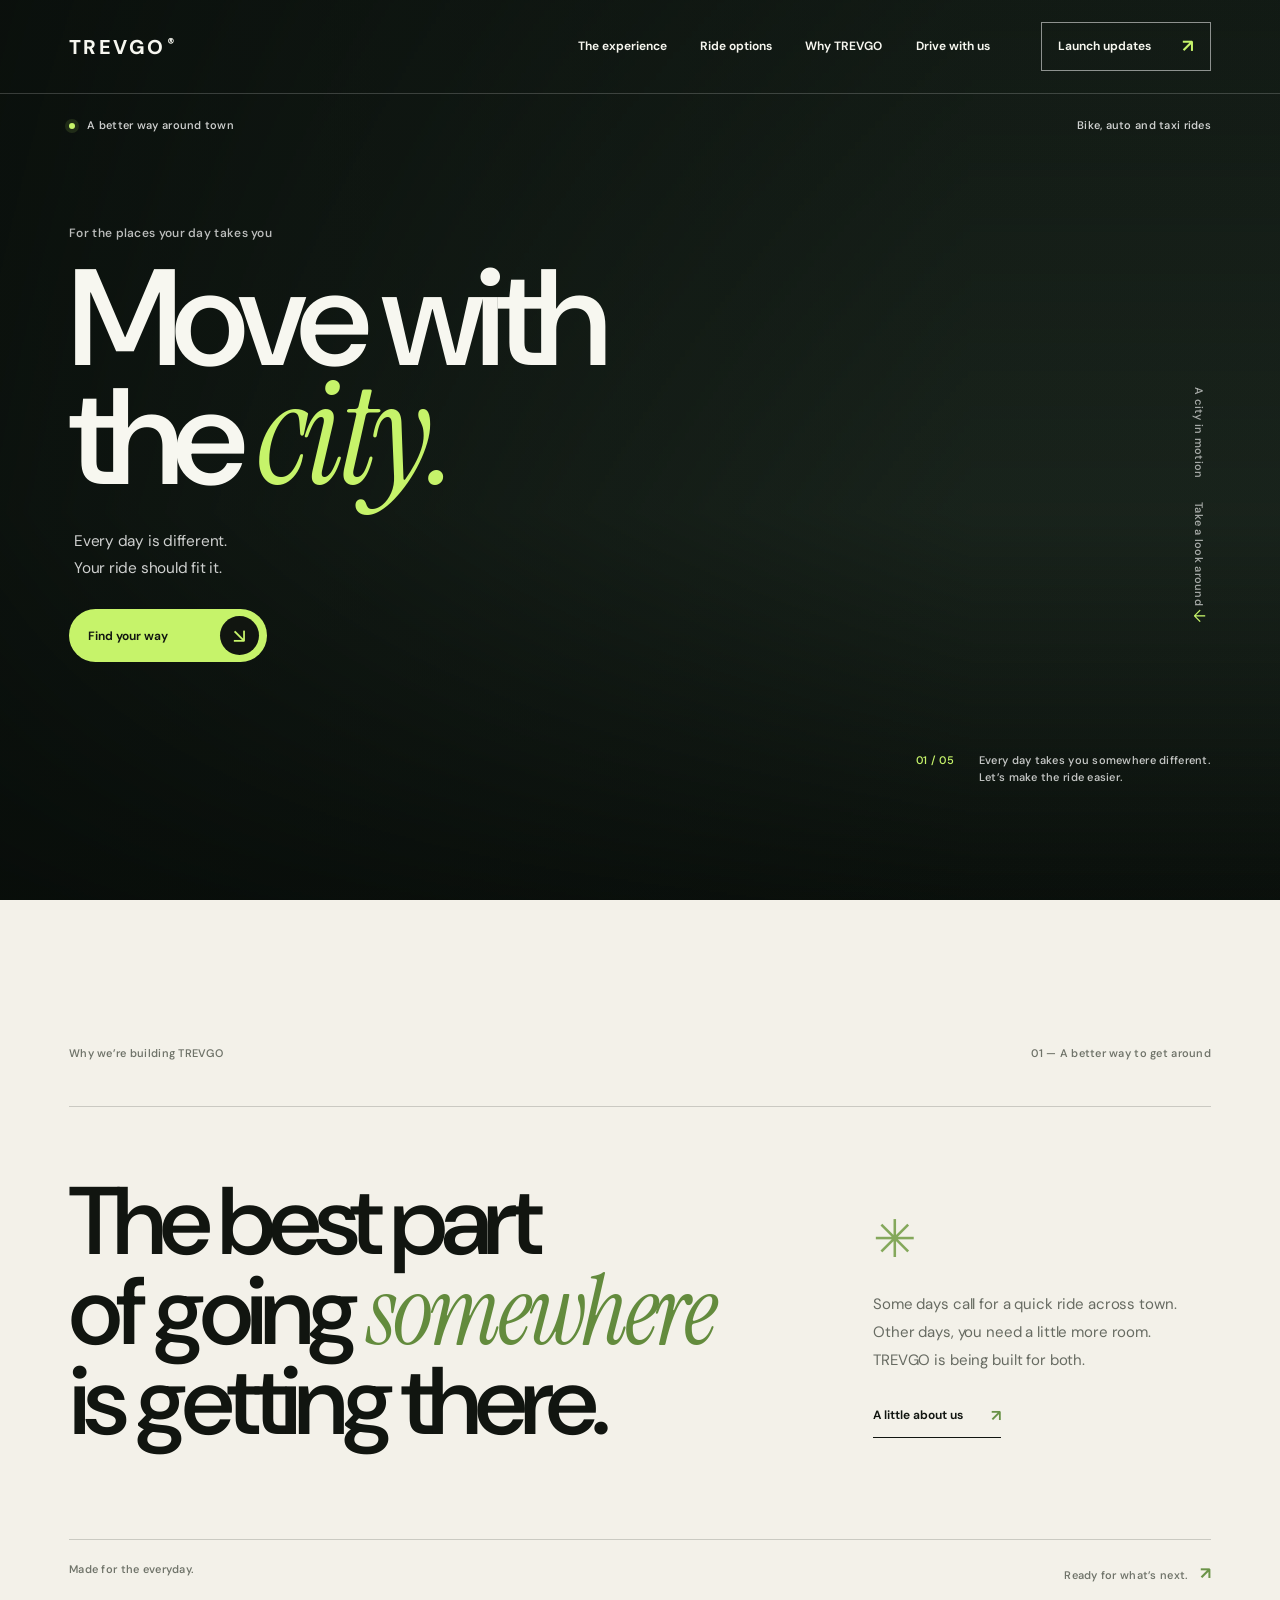
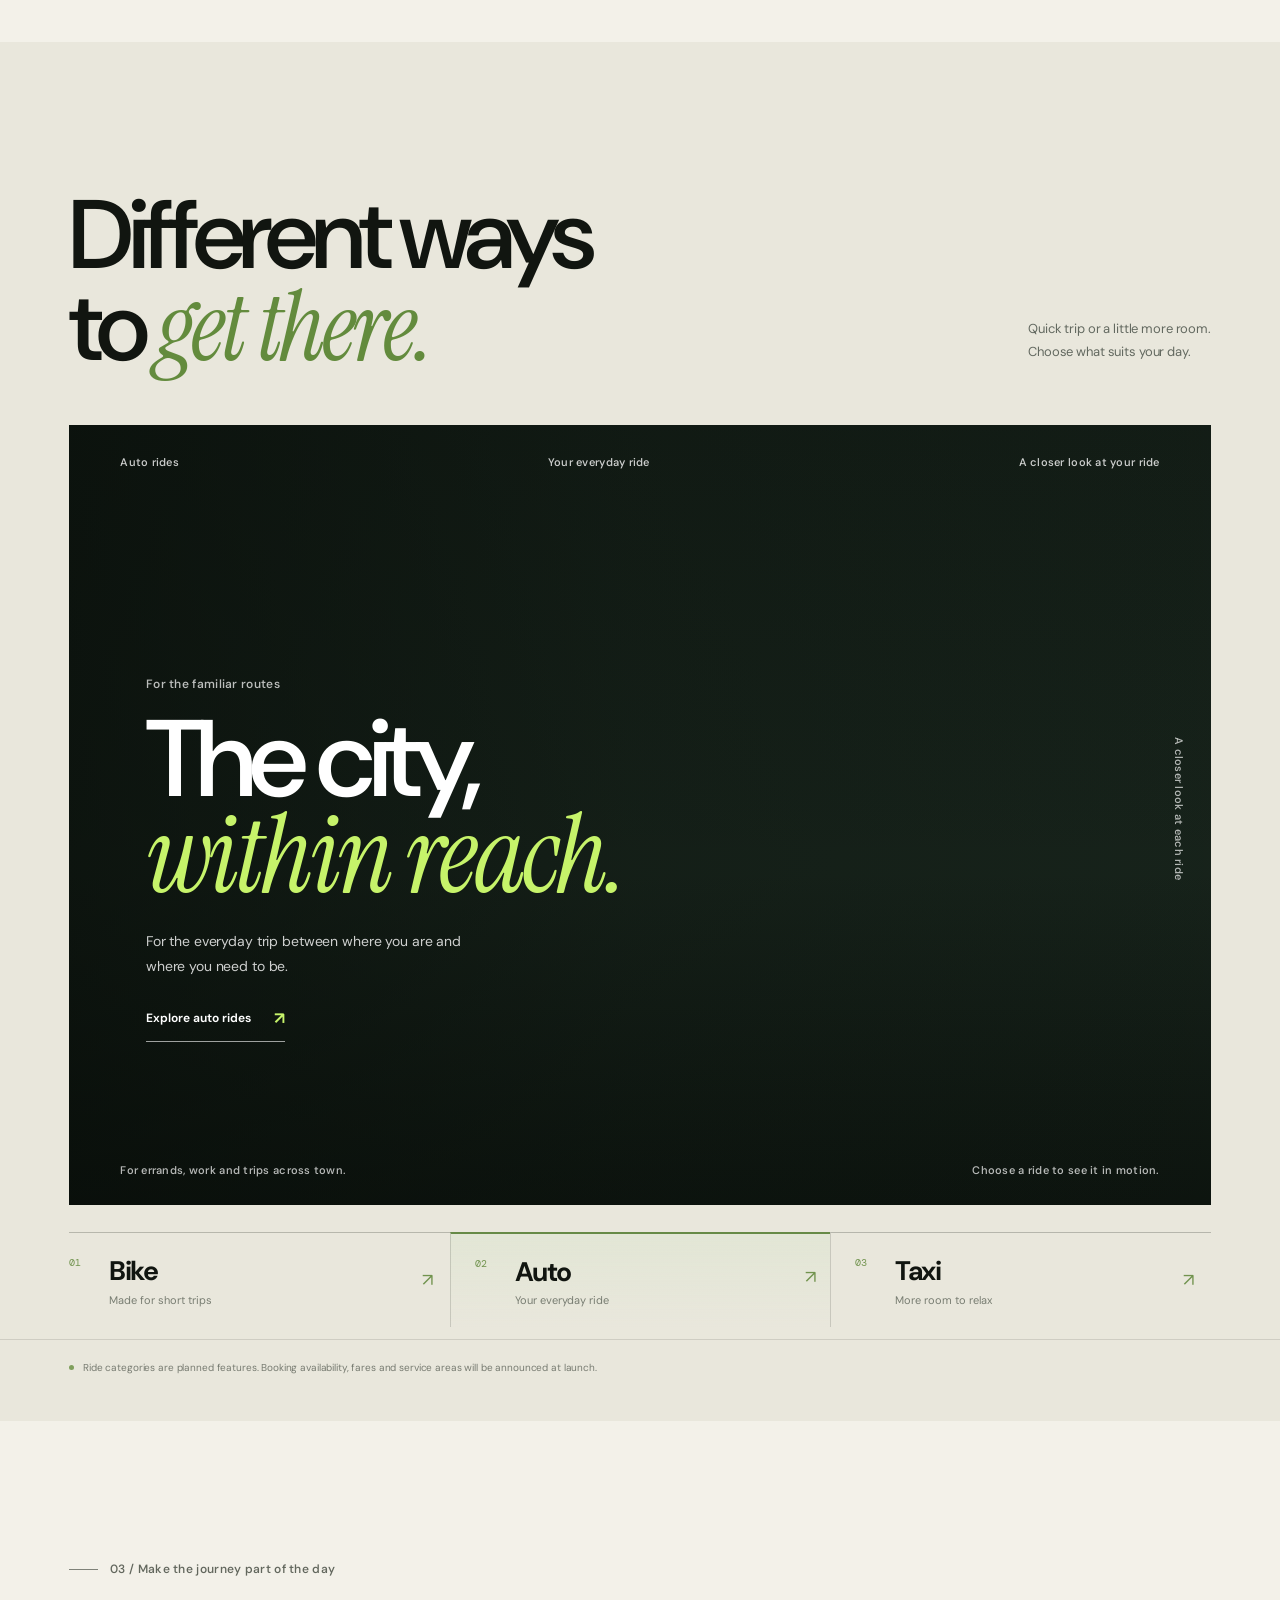
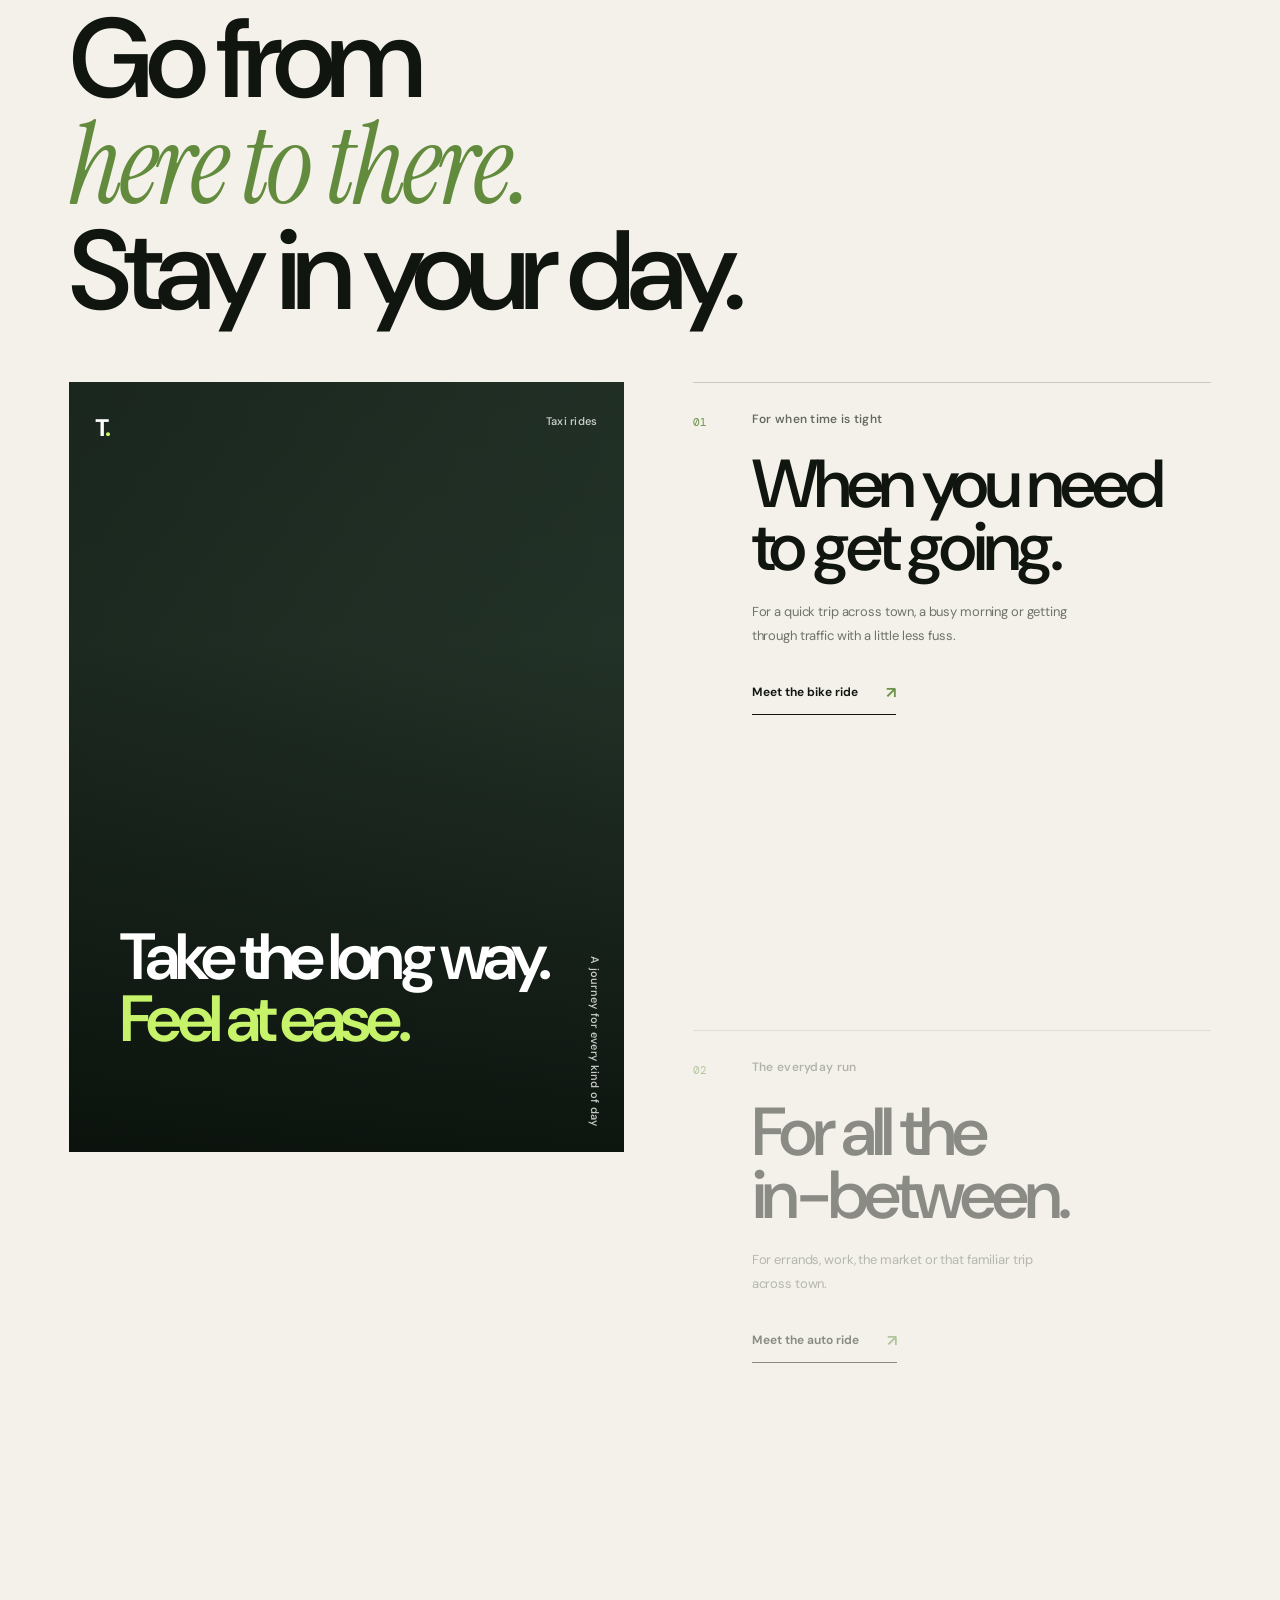
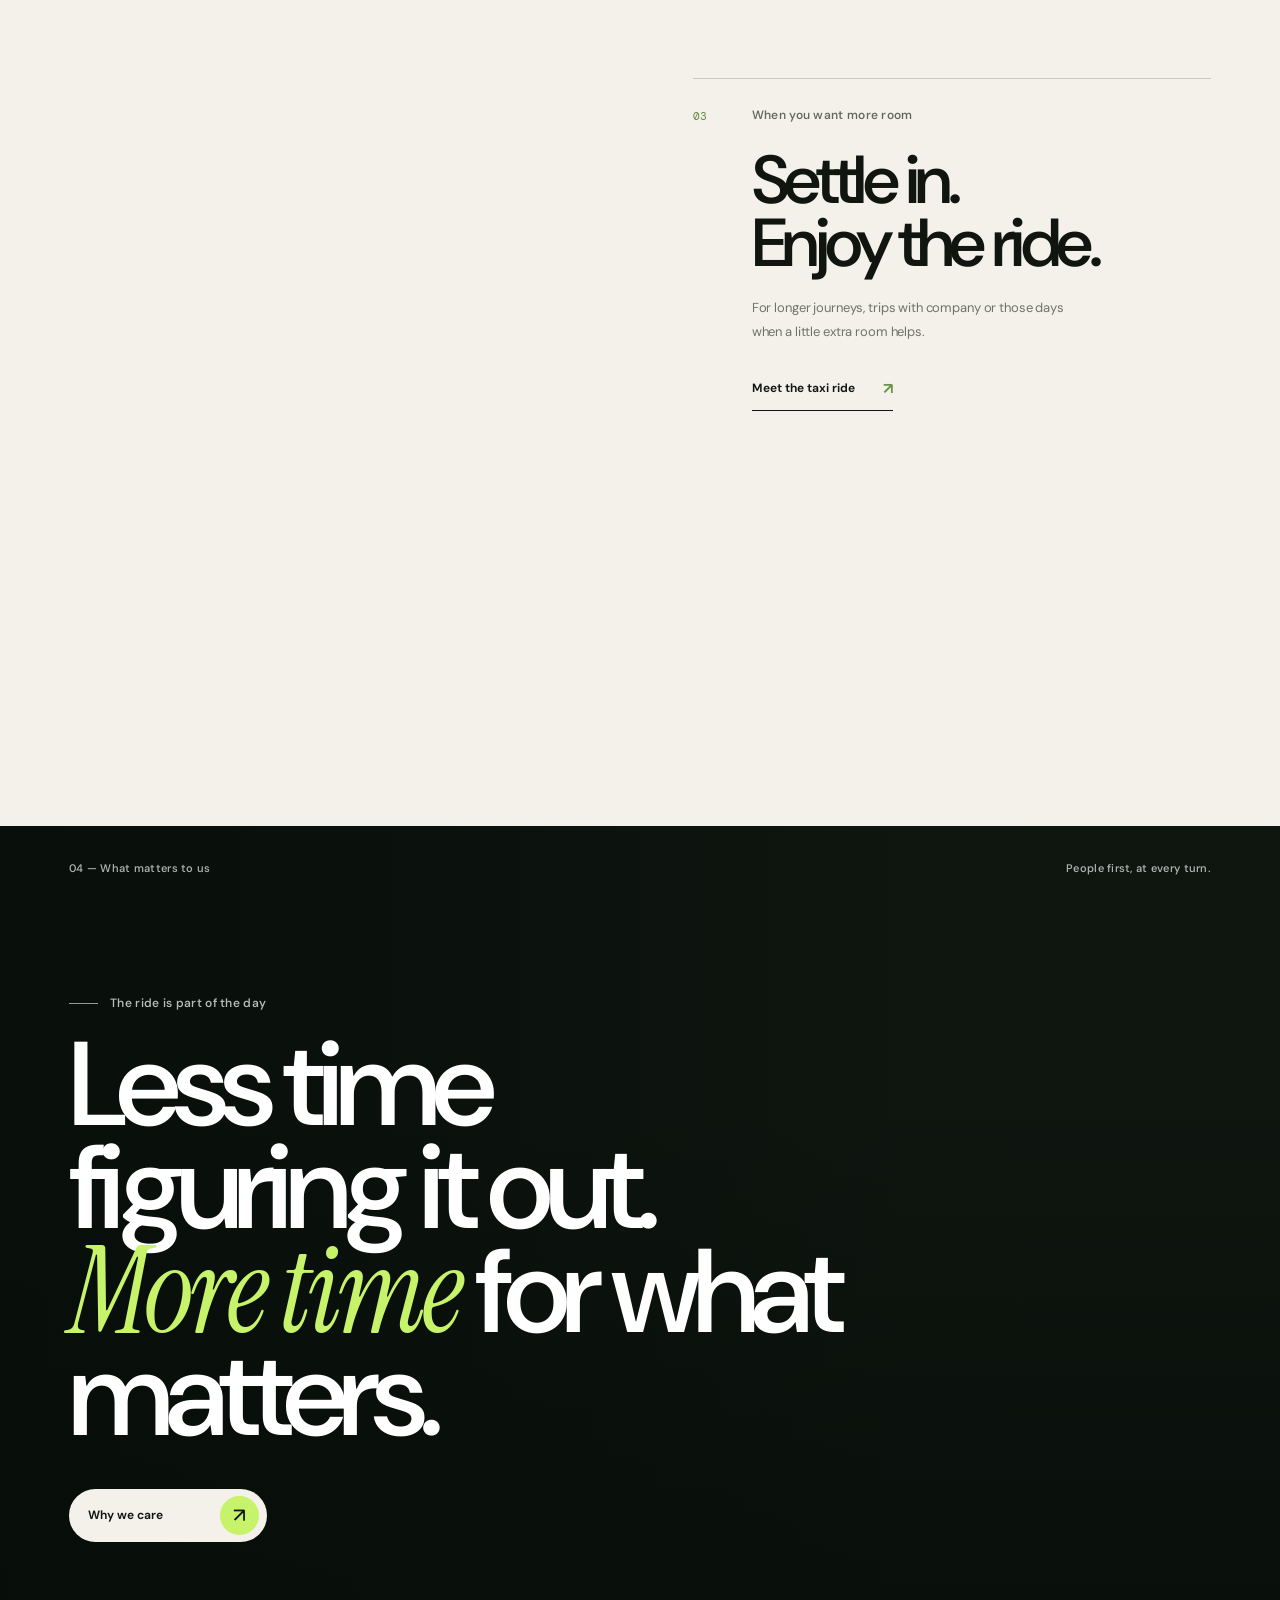
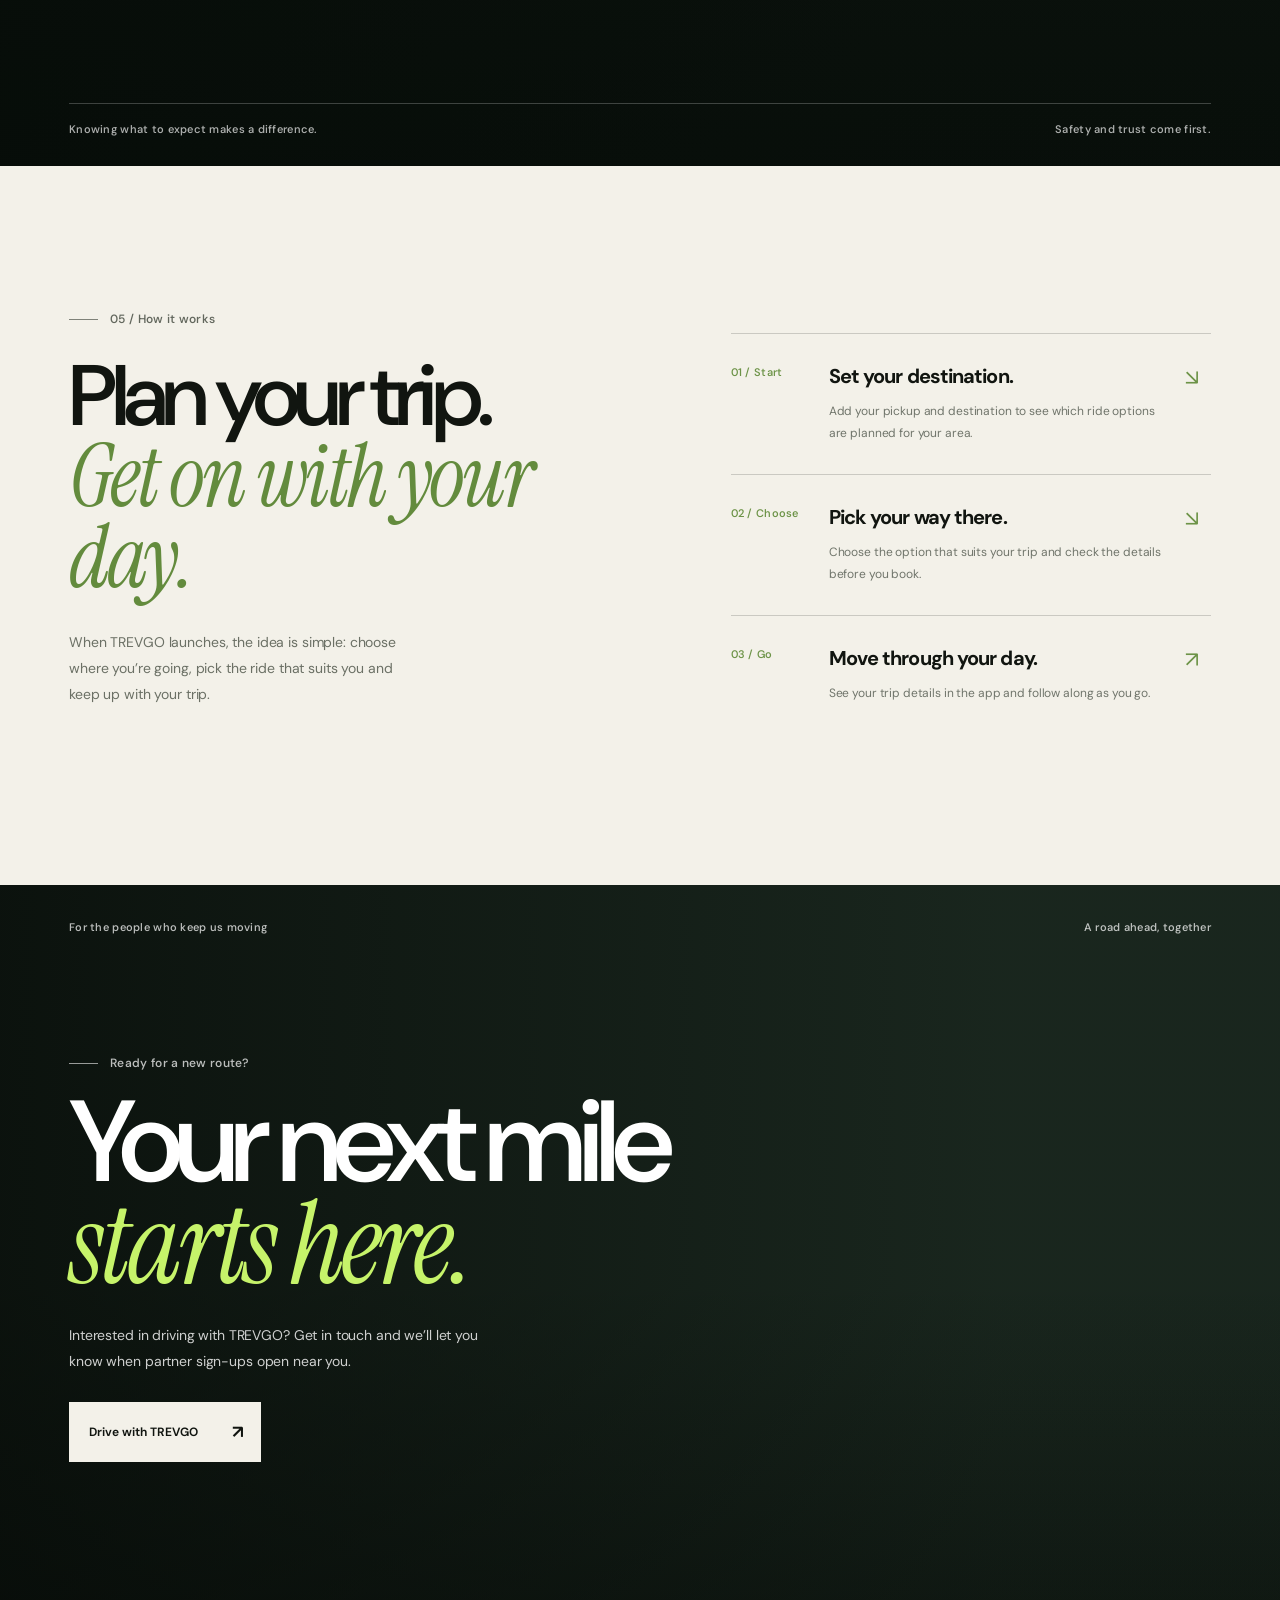
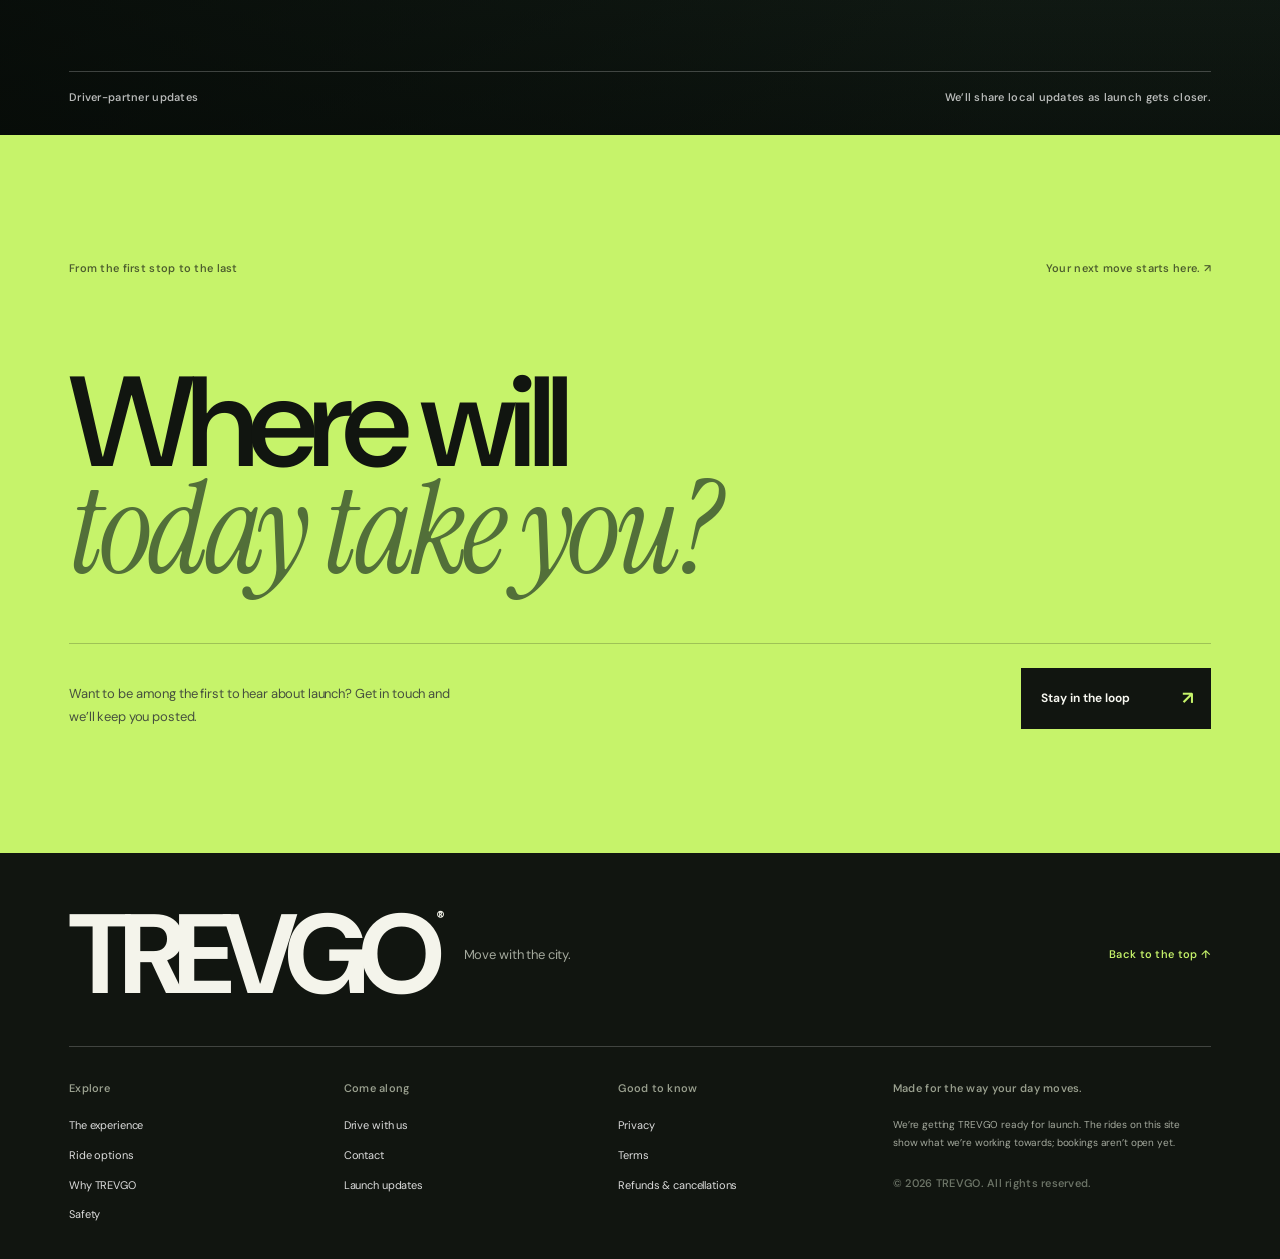
==== commit cfb8074b: "Add files via upload" ====
--- a/index.html
+++ b/index.html
@@ -61,6 +61,7 @@
       <div class="ride-stage" id="rideStage" data-mode="auto">
         <div class="ride-stage-image" id="rideStageImage" role="img" aria-label="City traffic in motion" style="background-image:url('https://images.pexels.com/videos/35298890/pexels-photo-35298890.jpeg?auto=compress&cs=tinysrgb&w=2200')"></div>
         <video class="ride-stage-video" id="rideVideo" muted loop playsinline preload="none" aria-label="Ride footage preview"></video>
+        <video class="ride-stage-video ride-stage-video-next" id="rideVideoNext" muted loop playsinline preload="none" aria-label="Ride footage transition preview"></video>
         <div class="ride-stage-shade"></div>
         <div class="stage-top"><span id="stageIndex">02.02</span><span id="stageMicro">For everyday trips</span><span>A closer look at your ride</span></div>
         <div class="stage-copy"><p class="eyebrow eyebrow-light" id="stageKicker">Your everyday ride</p><h3 id="stageTitle">The city,<br><em>within reach.</em></h3><p id="stageDescription">For the everyday trip between where you are and where you need to be.</p><a class="stage-link" id="stageLink" href="rides.html#auto">Explore auto rides <span>↗</span></a></div>
@@ -80,16 +81,19 @@
     <div class="story-heading section-shell"><p class="eyebrow reveal"><span class="eyebrow-rule"></span> 03 / Make the journey part of the day</p><h2 class="display-heading reveal">Go from<br><em>here to there.</em><br>Stay in your day.</h2></div>
     <div class="story-layout">
       <div class="story-visual-col"><div class="story-visual" id="storyVisual">
-        <div class="story-visual-image" id="storyImage" style="background-image:url('https://images.pexels.com/videos/34394431/pexels-photo-34394431.jpeg?auto=compress&cs=tinysrgb&w=1600')"></div><video class="story-visual-video" id="storyVideo" muted loop playsinline preload="none" poster="https://images.pexels.com/videos/34394431/pexels-photo-34394431.jpeg?auto=compress&cs=tinysrgb&w=1600"></video>
+        <div class="story-visual-image" id="storyImage" style="background-image:url('https://images.pexels.com/videos/34394878/pexels-photo-34394878.jpeg?auto=compress&cs=tinysrgb&w=1600')"></div>
+        <video class="story-visual-video" id="storyVideo" data-story-video="0" muted loop playsinline preload="none" poster="https://images.pexels.com/videos/34394878/pexels-photo-34394878.jpeg?auto=compress&cs=tinysrgb&w=1600"></video>
+        <video class="story-visual-video" data-story-video="1" muted loop playsinline preload="none" poster="https://images.pexels.com/videos/34162593/pexels-photo-34162593.jpeg?auto=compress&cs=tinysrgb&w=1600"></video>
+        <video class="story-visual-video" data-story-video="2" muted loop playsinline preload="none" poster="https://images.pexels.com/videos/18598197/pexels-photo-18598197.jpeg?auto=compress&cs=tinysrgb&w=1600"></video>
         <div class="story-visual-shade"></div>
         <span class="story-mark">T<span>.</span></span><span class="story-index" id="storyIndex">Bike rides</span>
         <div class="story-quote" id="storyQuote">Everyday moves.<br><em>Made simpler.</em></div>
         <span class="story-credit">A journey for every kind of day</span>
       </div></div>
       <div class="story-chapters">
-        <article class="story-chapter is-current" data-story="0" data-image="https://images.pexels.com/videos/34394431/pexels-photo-34394431.jpeg?auto=compress&cs=tinysrgb&w=1600" data-video="https://videos.pexels.com/video-files/34394431/14571126_3840_2160_60fps.mp4" data-quote="Everyday moves.|Made simpler." data-index="Bike rides"><span class="chapter-number">01</span><div><p class="eyebrow">For when time is tight</p><h3>When you need<br>to get going.</h3><p>For a quick trip across town, a busy morning or getting through traffic with a little less fuss.</p><a href="rides.html#bike" class="line-link">Meet the bike ride <span>↗</span></a></div></article>
-        <article class="story-chapter" data-story="1" data-image="https://images.pexels.com/videos/35298890/pexels-photo-35298890.jpeg?auto=compress&cs=tinysrgb&w=1600" data-video="https://videos.pexels.com/video-files/35298890/14955862_3840_2160_30fps.mp4" data-quote="The everyday.|In good hands." data-index="Auto rides"><span class="chapter-number">02</span><div><p class="eyebrow">The everyday run</p><h3>For all the<br>in-between.</h3><p>For errands, work, the market or that familiar trip across town.</p><a href="rides.html#auto" class="line-link">Meet the auto ride <span>↗</span></a></div></article>
-        <article class="story-chapter" data-story="2" data-image="https://images.pexels.com/videos/18616134/pexels-photo-18616134.jpeg?auto=compress&cs=tinysrgb&w=1600" data-video="https://videos.pexels.com/video-files/18616134/18616134-uhd_3840_2160_25fps.mp4" data-quote="Take the long way.|Feel at ease." data-index="Taxi rides"><span class="chapter-number">03</span><div><p class="eyebrow">When you want more room</p><h3>Settle in.<br>Enjoy the ride.</h3><p>For longer journeys, trips with company or those days when a little extra room helps.</p><a href="rides.html#taxi" class="line-link">Meet the taxi ride <span>↗</span></a></div></article>
+        <article class="story-chapter is-current" data-story="0" data-image="https://images.pexels.com/videos/34394878/pexels-photo-34394878.jpeg?auto=compress&cs=tinysrgb&w=1600" data-video="https://videos.pexels.com/video-files/34394878/14570947_3840_2160_60fps.mp4" data-quote="Everyday moves.|Made simpler." data-index="Bike rides"><span class="chapter-number">01</span><div><p class="eyebrow">For when time is tight</p><h3>When you need<br>to get going.</h3><p>For a quick trip across town, a busy morning or getting through traffic with a little less fuss.</p><a href="rides.html#bike" class="line-link">Meet the bike ride <span>↗</span></a></div></article>
+        <article class="story-chapter" data-story="1" data-image="https://images.pexels.com/videos/34162593/pexels-photo-34162593.jpeg?auto=compress&cs=tinysrgb&w=1600" data-video="https://videos.pexels.com/video-files/34162593/14483570_1920_1080_30fps.mp4" data-quote="The everyday.|In good hands." data-index="Auto rides"><span class="chapter-number">02</span><div><p class="eyebrow">The everyday run</p><h3>For all the<br>in-between.</h3><p>For errands, work, the market or that familiar trip across town.</p><a href="rides.html#auto" class="line-link">Meet the auto ride <span>↗</span></a></div></article>
+        <article class="story-chapter" data-story="2" data-image="https://images.pexels.com/videos/18598197/pexels-photo-18598197.jpeg?auto=compress&cs=tinysrgb&w=1600" data-video="https://videos.pexels.com/video-files/18598197/18598197-uhd_3840_2160_24fps.mp4" data-quote="Take the long way.|Feel at ease." data-index="Taxi rides"><span class="chapter-number">03</span><div><p class="eyebrow">When you want more room</p><h3>Settle in.<br>Enjoy the ride.</h3><p>For longer journeys, trips with company or those days when a little extra room helps.</p><a href="rides.html#taxi" class="line-link">Meet the taxi ride <span>↗</span></a></div></article>
       </div>
     </div>
   </section>
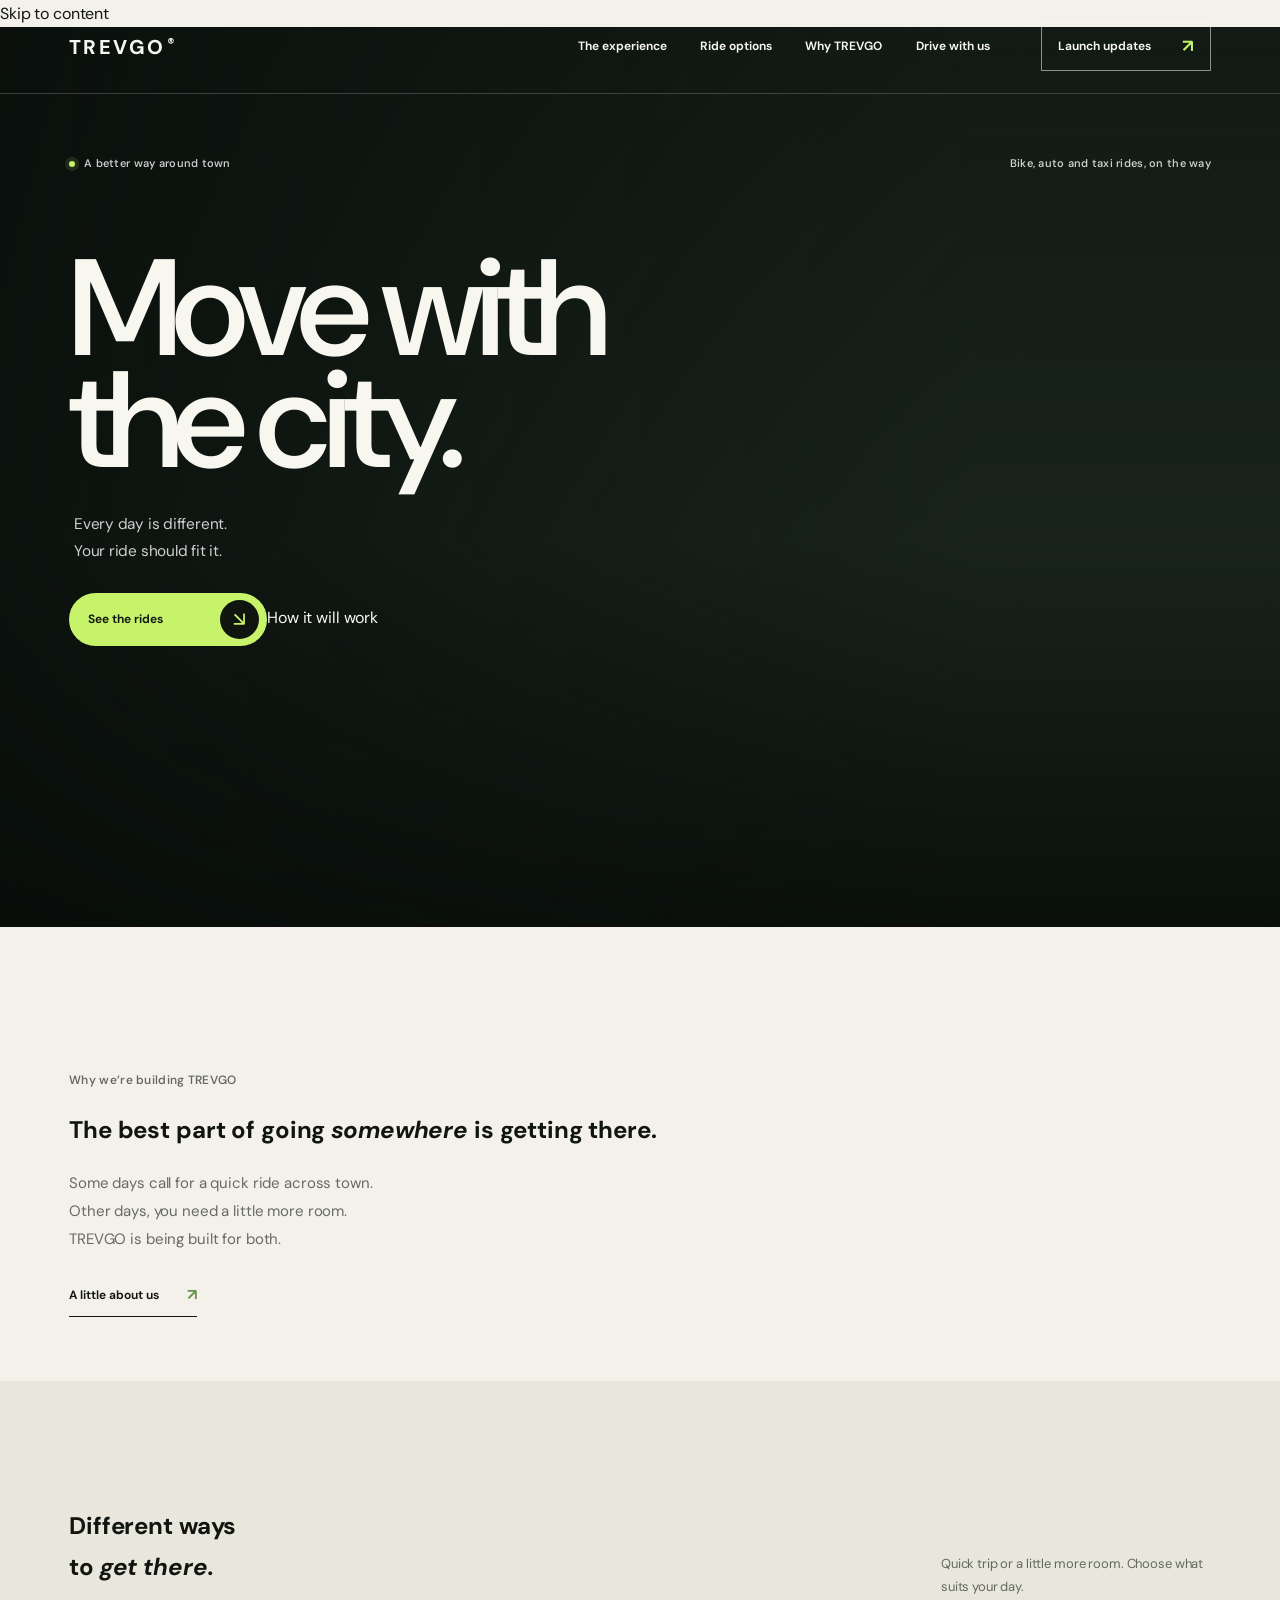
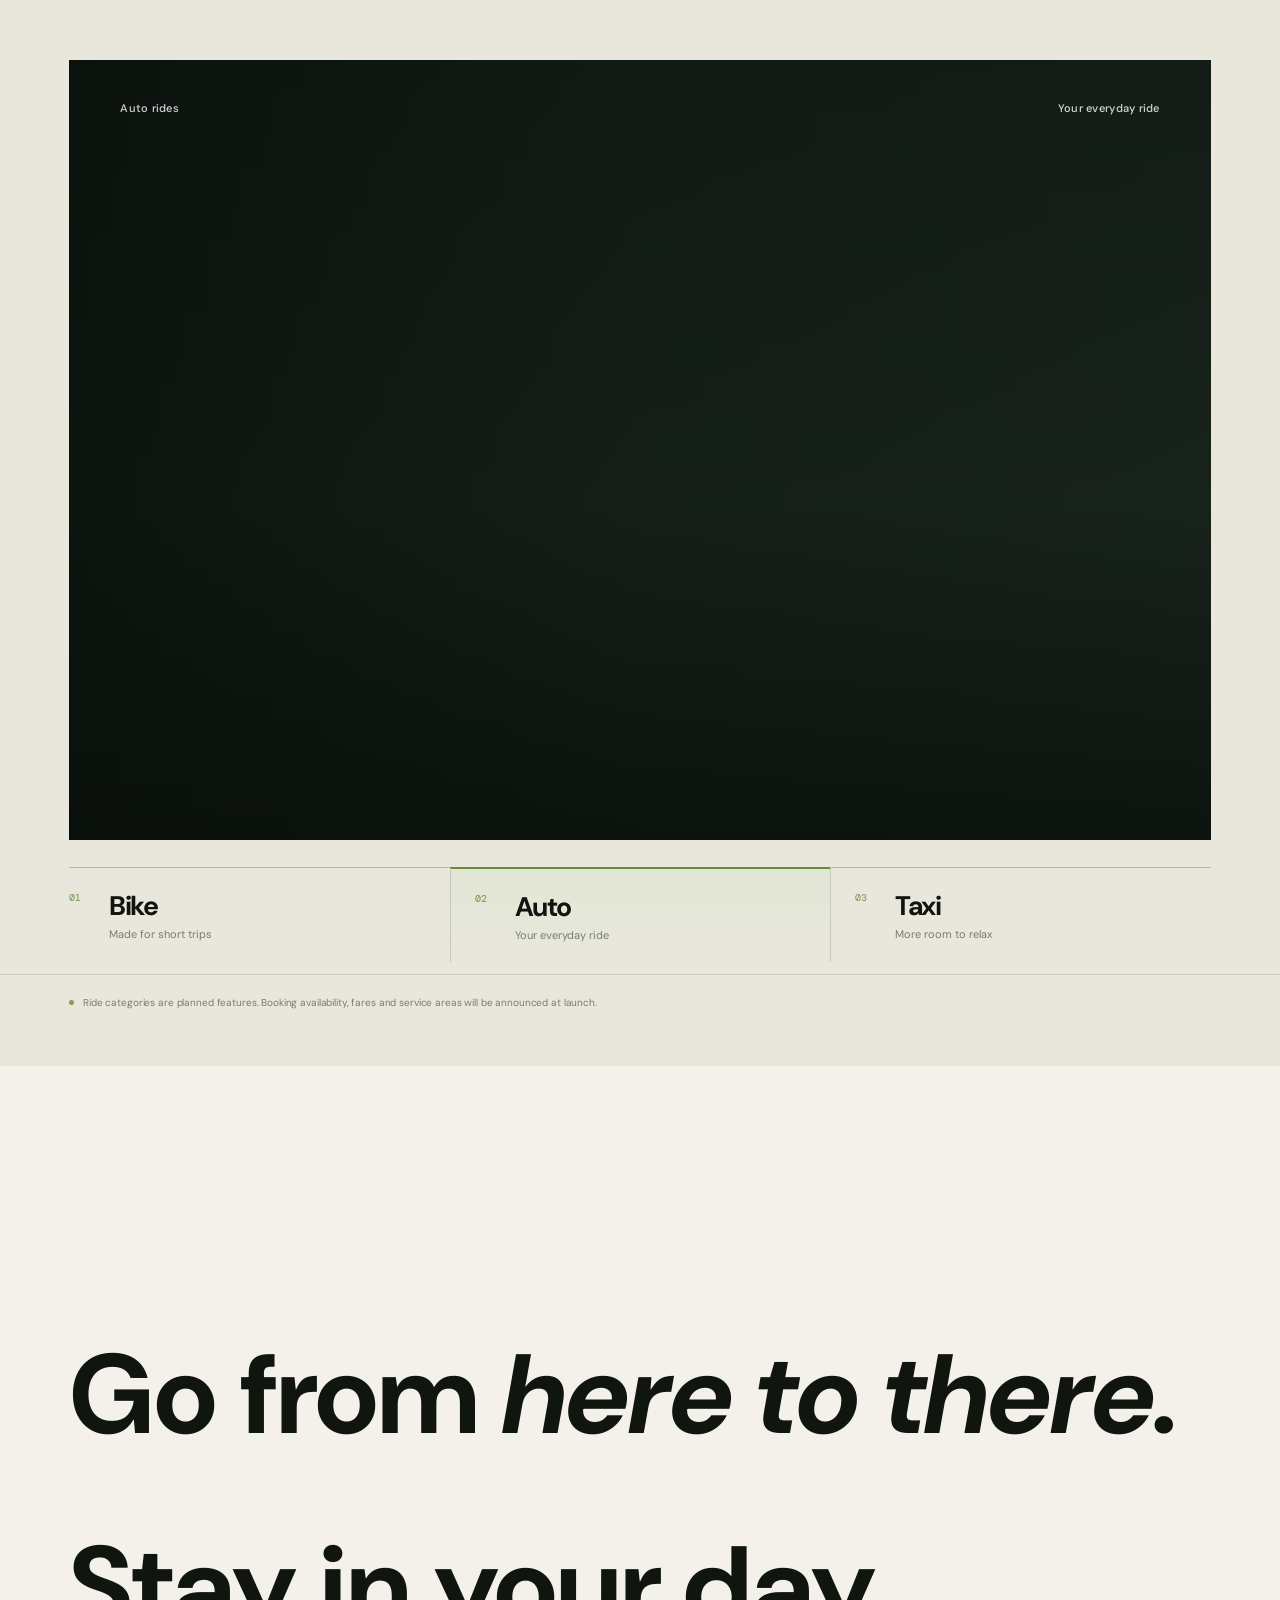
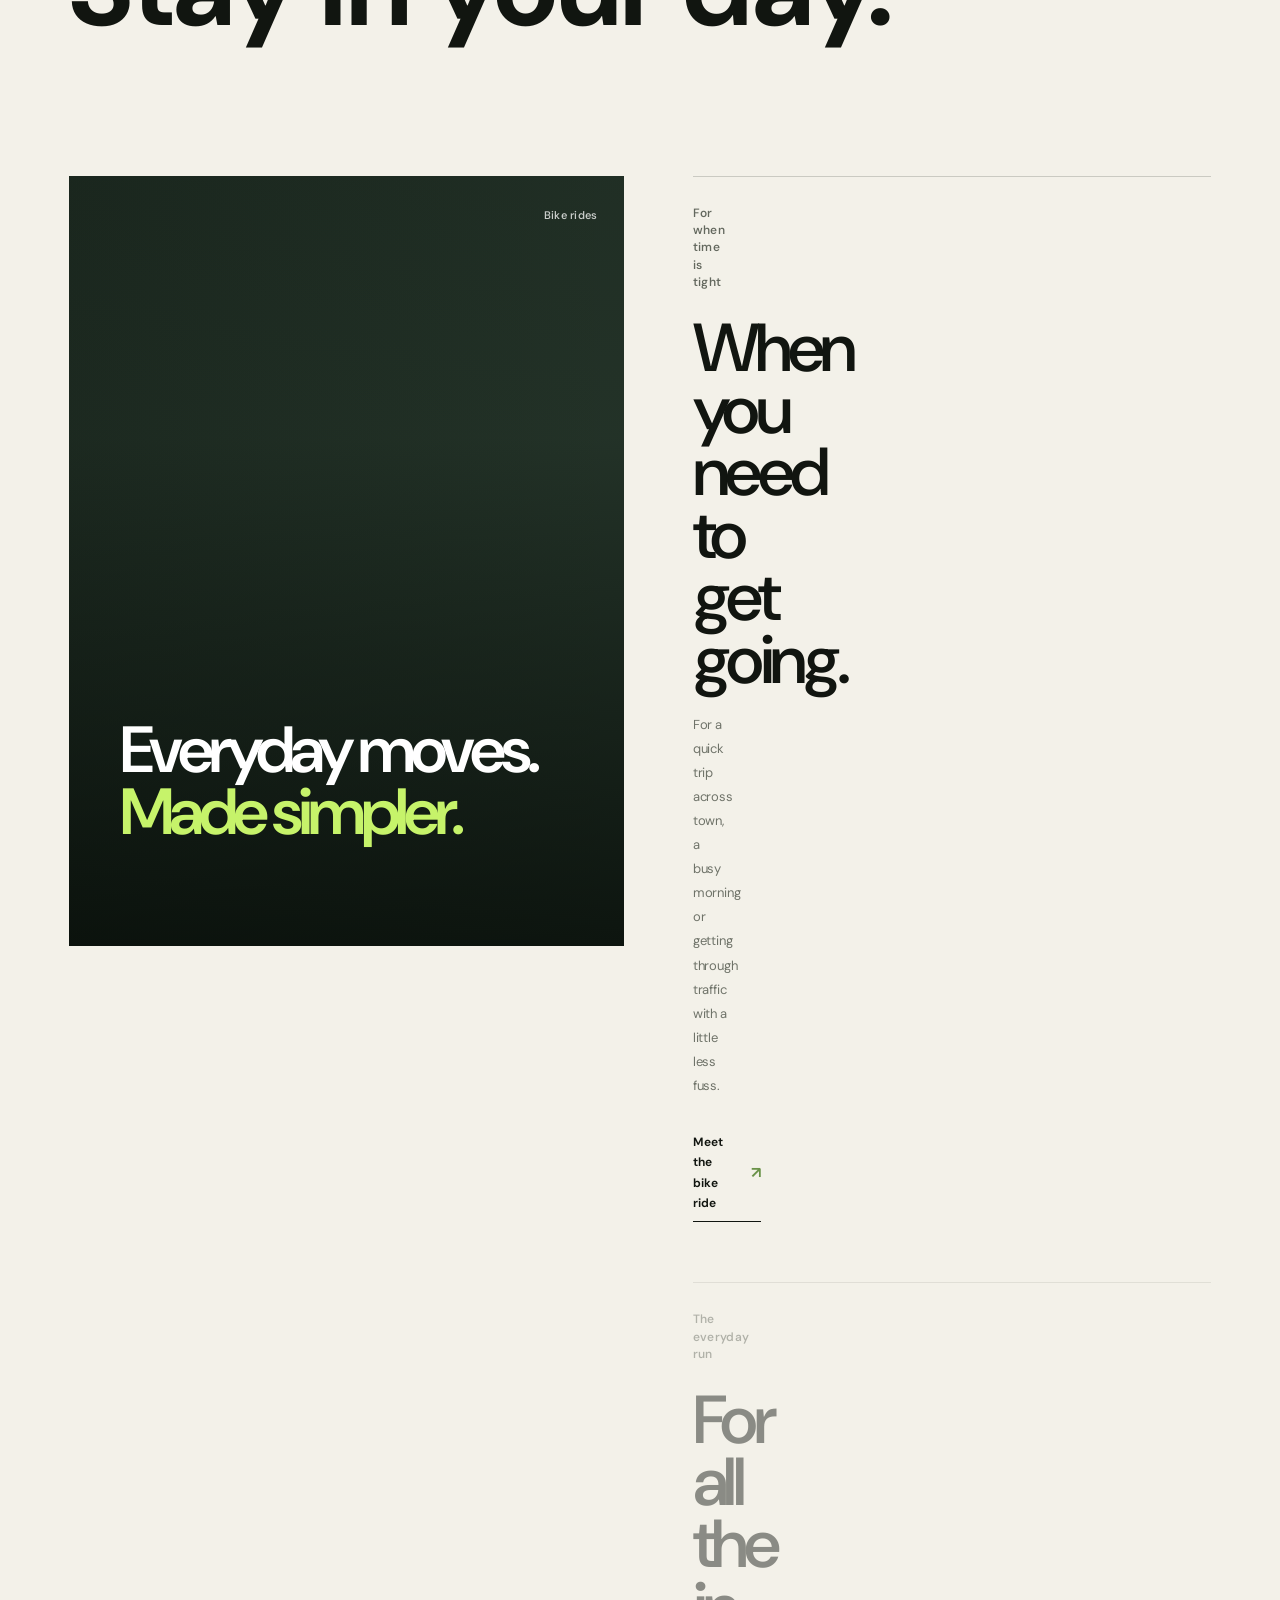
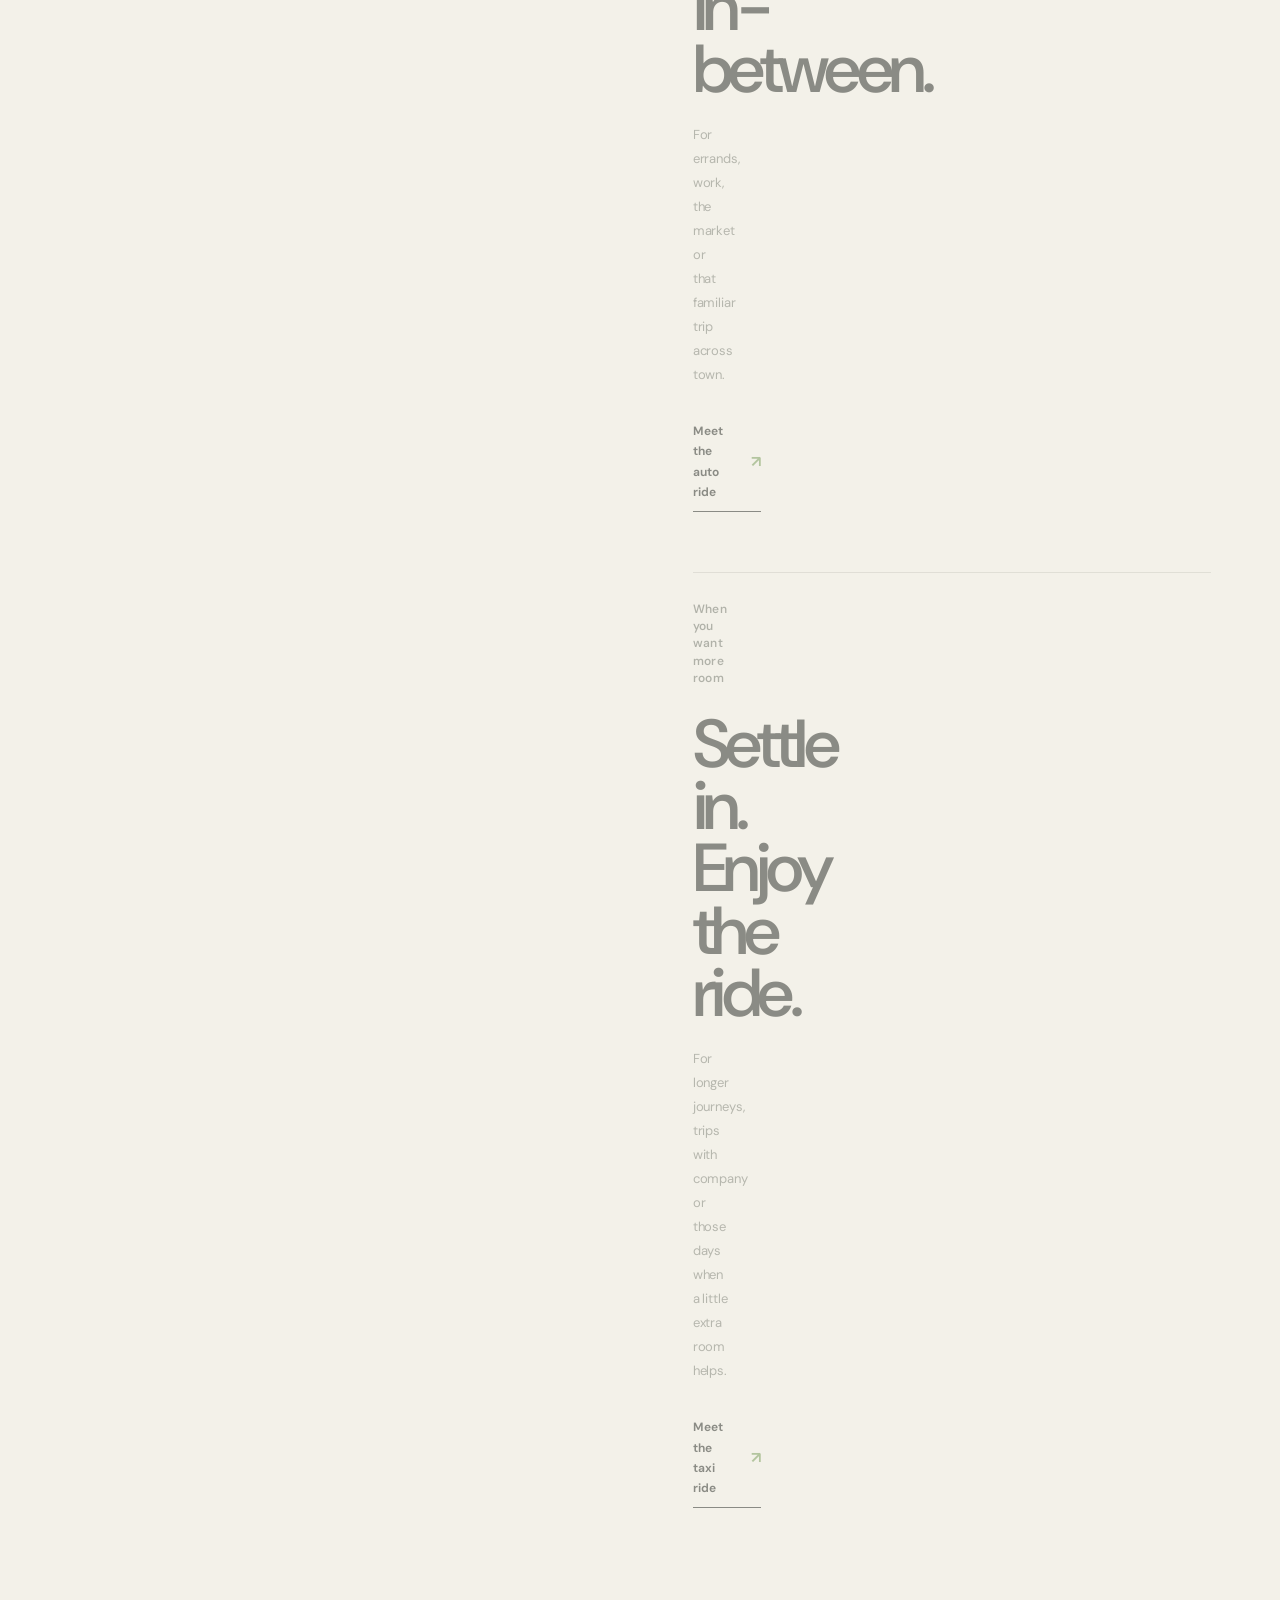
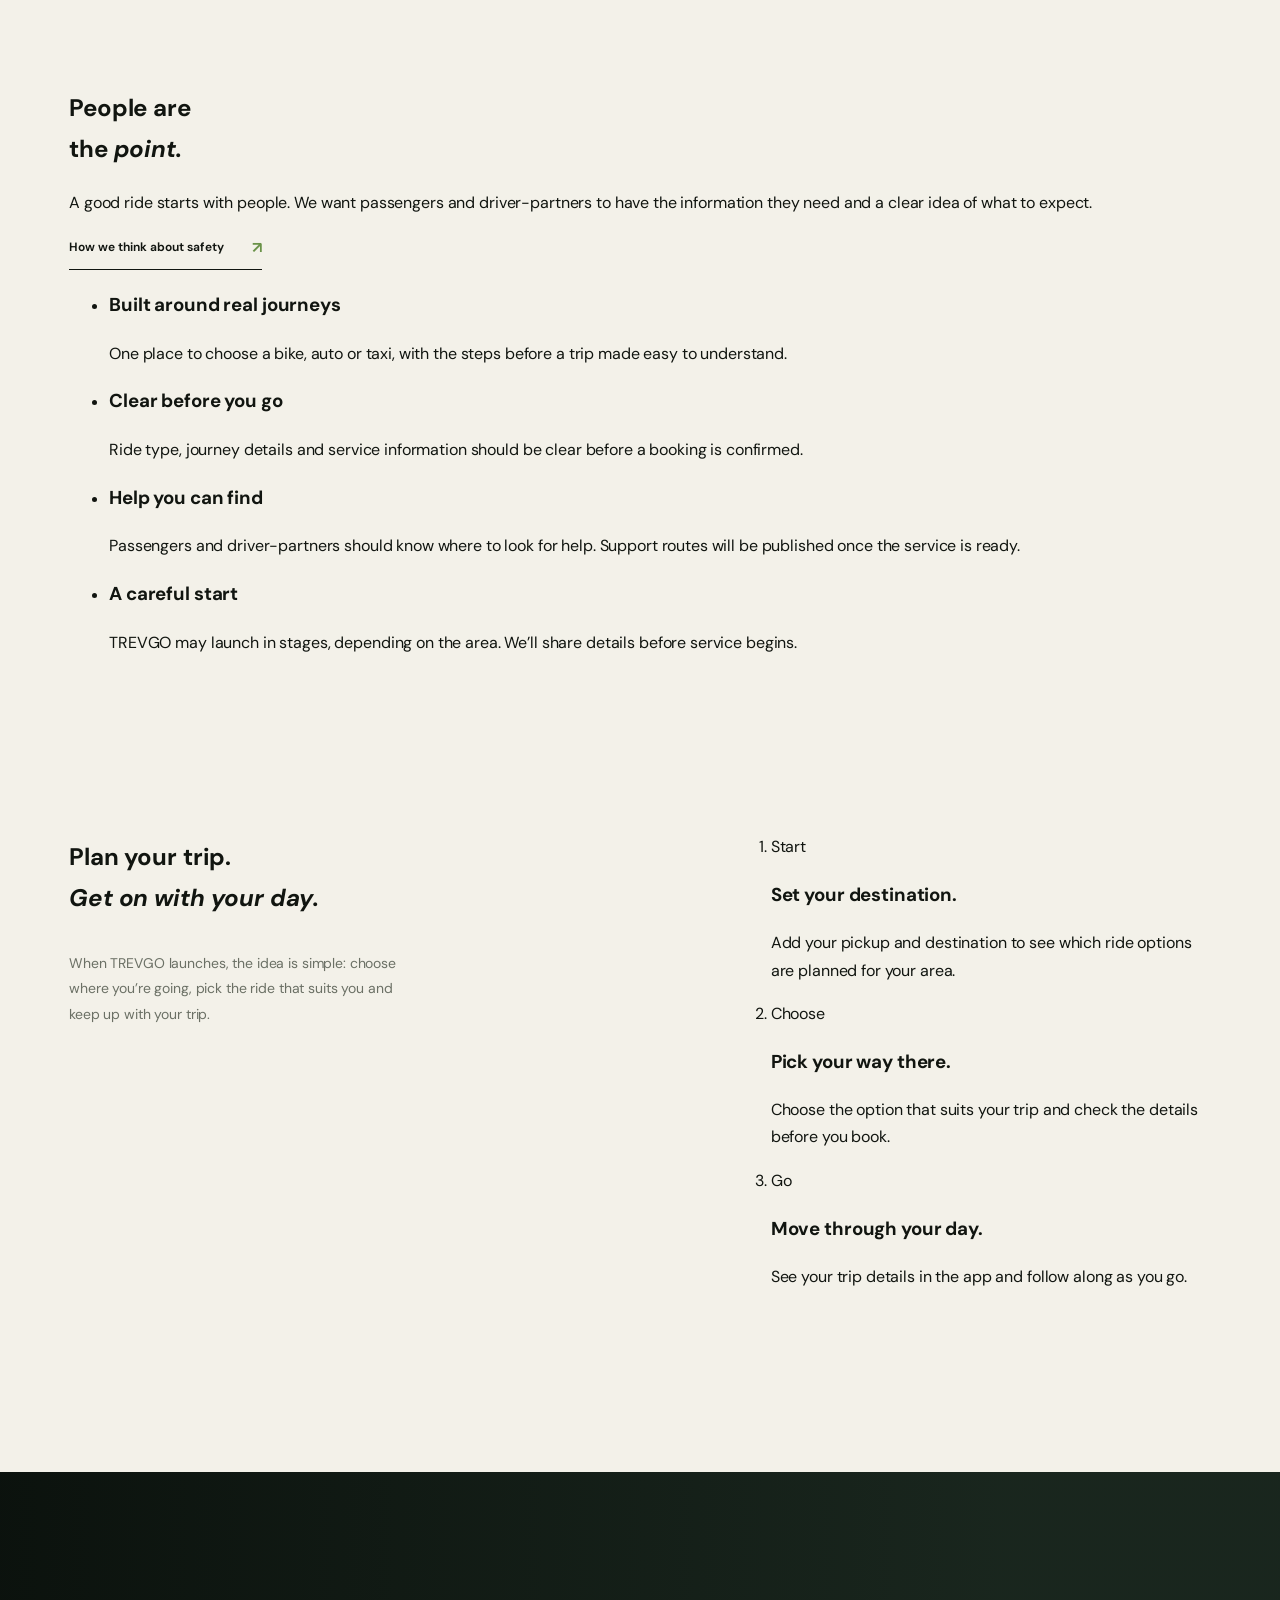
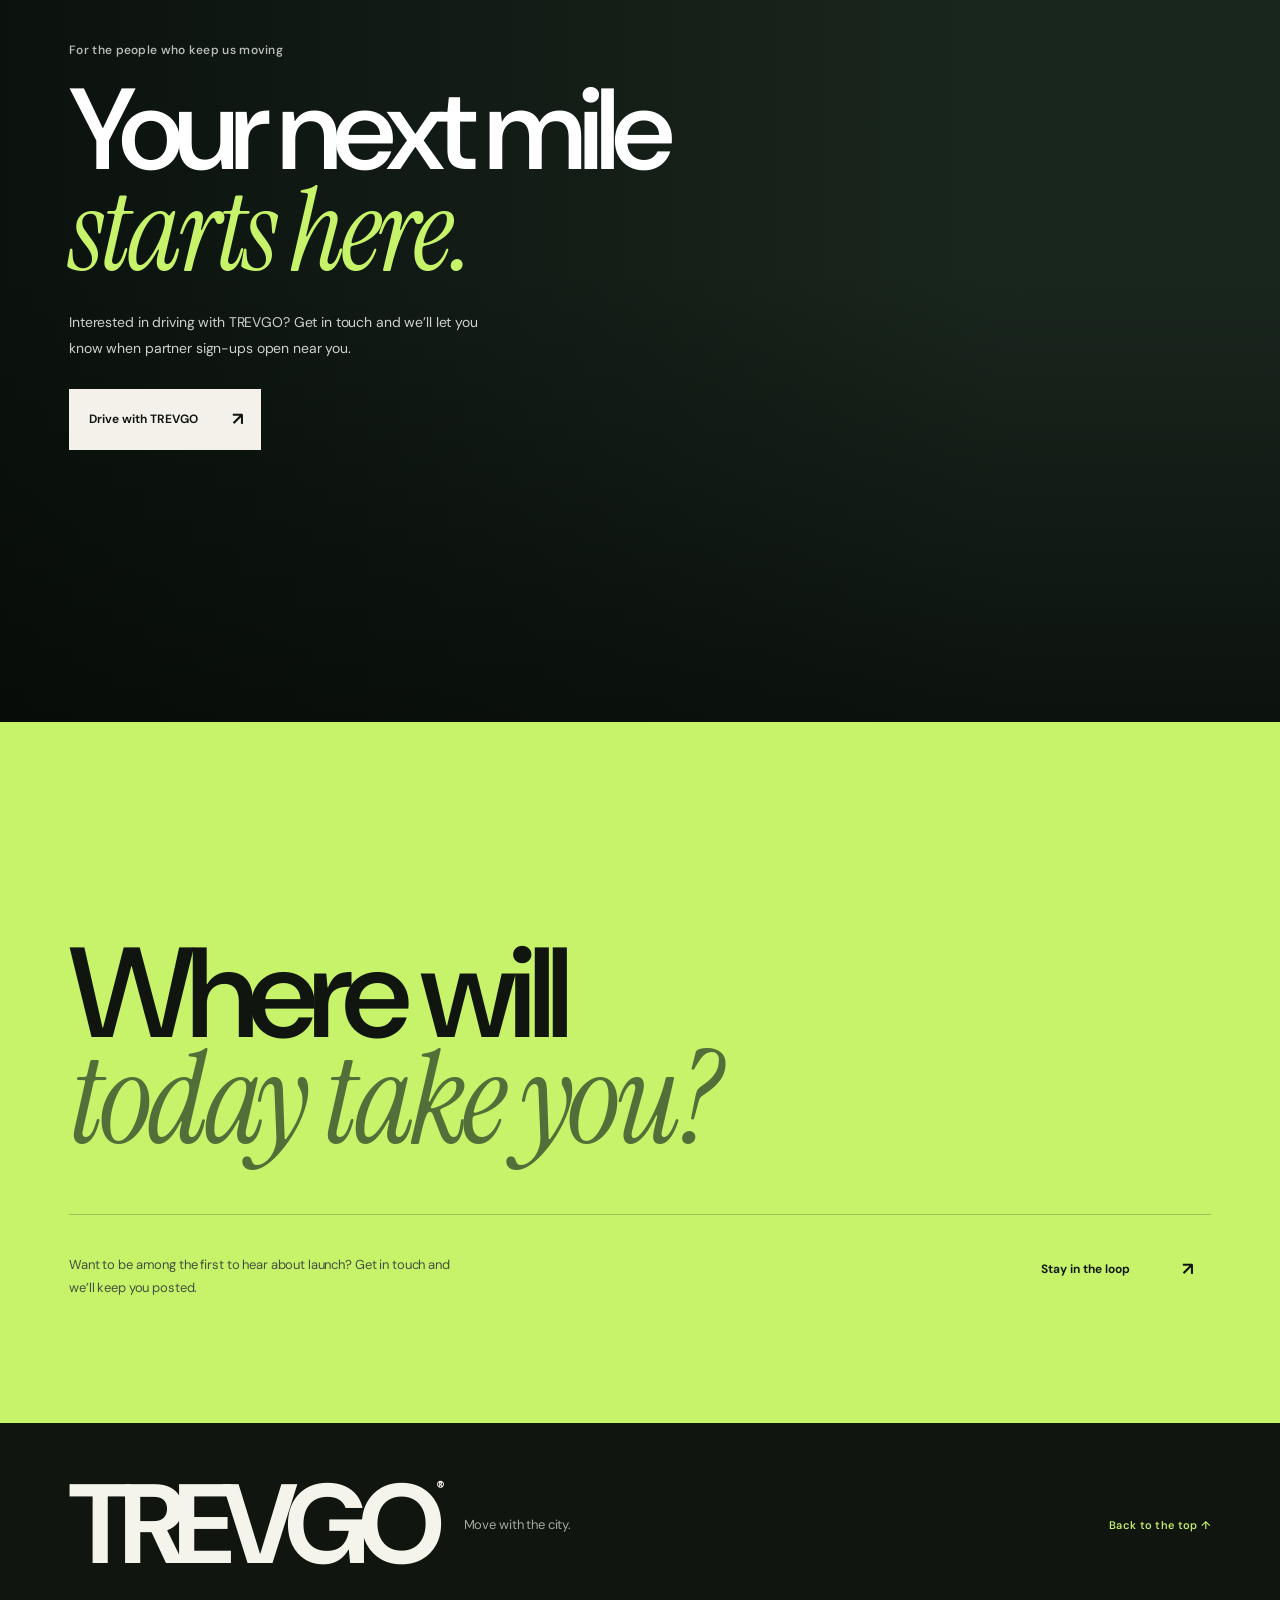
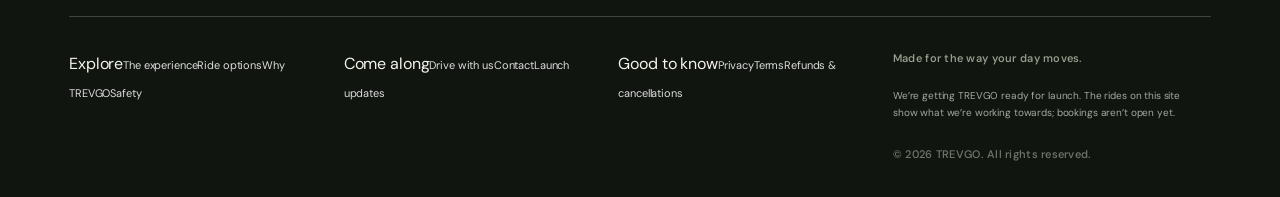
==== commit a1a1394f: "Add files via upload" ====
--- a/index.html
+++ b/index.html
@@ -2,129 +2,133 @@
 <html lang="en">
 <head>
 <meta charset="utf-8">
-<meta name="viewport" content="width=device-width, initial-scale=1">
-<meta name="theme-color" content="#111510">
+<meta name="viewport" content="width=980">
+<meta name="theme-color" content="#0c1a13">
 <meta name="description" content="TREVGO is getting ready to bring bike, auto and taxi rides together in one easier way to get around.">
 <title>TREVGO — Move with the city</title>
-<link rel="icon" href="assets/favicon.svg" type="image/svg+xml">
+<link rel="canonical" href="https://trevgo.in/"><meta property="og:type" content="website"><meta property="og:site_name" content="TREVGO"><meta property="og:title" content="TREVGO — Move with the city"><meta property="og:description" content="TREVGO is getting ready to bring bike, auto and taxi rides together in one easier way to get around."><meta property="og:url" content="https://trevgo.in/"><meta name="twitter:card" content="summary"><meta name="twitter:title" content="TREVGO — Move with the city"><meta name="twitter:description" content="TREVGO is getting ready to bring bike, auto and taxi rides together in one easier way to get around."><link rel="icon" href="assets/favicon.svg" type="image/svg+xml">
 <link rel="preconnect" href="https://fonts.googleapis.com">
 <link rel="preconnect" href="https://fonts.gstatic.com" crossorigin>
-<link href="https://fonts.googleapis.com/css2?family=DM+Mono:wght@400;500&family=DM+Sans:wght@400;450;500;550;600;650;700;750;800&family=Instrument+Serif:ital@0;1&display=swap" rel="stylesheet">
+<link href="https://fonts.googleapis.com/css2?family=DM+Mono:wght@400&amp;family=DM+Sans:ital,opsz,wght@0,9..40,400..700&amp;family=Instrument+Serif:ital@0;1&amp;display=swap" rel="stylesheet">
 <link rel="stylesheet" href="styles.css">
-</head>
-<body class="home">
+<script>document.documentElement.classList.add('js')</script></head>
+<body class="home"><a class="skip-link" href="#main">Skip to content</a>
 <div class="scroll-progress" aria-hidden="true"><span id="scrollProgress"></span></div>
 <header class="site-header" id="siteHeader">
   <a class="wordmark" href="index.html" aria-label="TREVGO home">TREVGO<span>®</span></a>
   <nav class="desktop-nav" aria-label="Main navigation">
     <a href="#experience">The experience</a><a href="#ride-explorer">Ride options</a><a href="about.html">Why TREVGO</a><a href="#partners">Drive with us</a>
   </nav>
-  <a class="header-cta" href="contact.html?subject=Launch%20updates">Launch updates <span>↗</span></a>
-  <button class="menu-toggle" id="menuToggle" aria-label="Open navigation" aria-expanded="false"><span></span><span></span></button>
+  <a class="header-cta" href="contact.html?subject=Launch%20updates">Launch updates <span aria-hidden="true">↗</span></a>
+  <button class="menu-toggle" id="menuToggle" type="button" aria-label="Open navigation" aria-expanded="false" aria-controls="mobileNav"><span></span><span></span></button>
 </header>
 <nav class="mobile-nav" id="mobileNav" aria-label="Mobile navigation"><a href="#experience">The experience</a><a href="#ride-explorer">Ride options</a><a href="about.html">Why TREVGO</a><a href="#partners">Drive with us</a><a href="contact.html?subject=Launch%20updates">Launch updates ↗</a></nav>
-<main>
-  <section class="cinema-hero" id="top" aria-label="TREVGO introduction">
+<main id="main">
+  <section class="cinema-hero" id="top" aria-labelledby="heroTitle">
     <div class="hero-film" aria-hidden="true">
-      <video id="heroVideo" autoplay muted loop playsinline preload="metadata" poster="https://images.pexels.com/videos/9935078/pexels-photo-9935078.jpeg?auto=compress&cs=tinysrgb&w=2200">
-        <source src="https://videos.pexels.com/video-files/9935078/9935078-uhd_3840_2160_30fps.mp4" type="video/mp4">
-      </video>
+      <video id="heroVideo" muted loop playsinline preload="none" data-src="https://videos.pexels.com/video-files/9935078/9935078-uhd_3840_2160_30fps.mp4" poster="https://images.pexels.com/videos/9935078/pexels-photo-9935078.jpeg?auto=compress&amp;cs=tinysrgb&amp;w=2200"></video>
     </div>
-    <div class="hero-shade"></div>
-    <div class="hero-topline"><span><i class="live-dot"></i> A better way around town</span><span>Bike, auto and taxi rides</span></div>
+    <div class="hero-shade" aria-hidden="true"></div>
+    <p class="hero-topline"><span><i class="live-dot" aria-hidden="true"></i>A better way around town</span><span>Bike, auto and taxi rides, on the way</span></p>
     <div class="hero-title-wrap">
-      <p class="eyebrow eyebrow-light">For the places your day takes you</p>
-      <h1>Move with<br>the <em>city.</em></h1>
-      <p class="hero-deck">Every day is different.<br>Your ride should fit it.</p>
-      <a class="circle-cta" href="#ride-explorer"><span>Find your way</span><b>↘</b></a>
+      <h1 id="heroTitle">Move with<br>the city.</h1>
+      <div class="hero-lower">
+        <p class="hero-deck">Every day is different.<br>Your ride should fit it.</p>
+        <div class="hero-actions"><a class="circle-cta" href="#ride-explorer"><span>See the rides</span><b aria-hidden="true">↘</b></a><a class="text-link" href="#how">How it will work</a></div>
+      </div>
     </div>
-    <div class="hero-edge-note"><span>A city in motion</span><span>Take a look around <b>↓</b></span></div>
-    <div class="hero-caption"><span class="caption-number">01 / 05</span><span>Every day takes you somewhere different.<br>Let’s make the ride easier.</span></div>
+    <a class="hero-scroll" href="#experience" aria-label="Scroll to the next section"><span>Scroll</span><i aria-hidden="true"></i></a>
   </section>
 
-  <section class="intro-section section-shell" id="experience">
-    <div class="section-label reveal"><span>Why we’re building TREVGO</span><span>01 — A better way to get around</span></div>
-    <div class="intro-layout">
-      <h2 class="display-heading reveal">The best part<br>of going <em>somewhere</em><br>is getting there.</h2>
-      <div class="intro-aside reveal"><span class="big-asterisk">✳</span><p>Some days call for a quick ride across town. Other days, you need a little more room. TREVGO is being built for both.</p><a class="line-link" href="about.html">A little about us <span>↗</span></a></div>
+  <section class="intro-section section-shell" id="experience" aria-labelledby="introTitle">
+    <div class="intro-grid">
+      <p class="eyebrow reveal">Why we’re building TREVGO</p>
+      <h2 class="display reveal" id="introTitle">The best part of going <em>somewhere</em> is getting there.</h2>
+      <div class="intro-aside reveal"><p>Some days call for a quick ride across town. Other days, you need a little more room. TREVGO is being built for both.</p><a class="line-link" href="about.html">A little about us <span aria-hidden="true">↗</span></a></div>
     </div>
-    <div class="intro-bottom"><span>Made for the everyday.</span><span>Ready for what’s next. <b>↗</b></span></div>
   </section>
 
-  <section class="ride-explorer" id="ride-explorer">
+  <section class="ride-explorer" id="ride-explorer" aria-labelledby="rideTitle">
     <div class="ride-explorer-header section-shell">
-      <p class="eyebrow reveal"><span class="eyebrow-rule"></span> 02 / Find your kind of ride</p>
-      <h2 class="display-heading reveal">Different ways<br>to <em>get there.</em></h2>
-      <p class="ride-explorer-note reveal">Quick trip or a little more room.<br>Choose what suits your day.</p>
+      <h2 class="display reveal" id="rideTitle">Different ways<br>to <em>get there.</em></h2>
+      <p class="ride-explorer-note reveal">Quick trip or a little more room. Choose what suits your day.</p>
     </div>
     <div class="ride-stage-wrap">
-      <div class="ride-stage" id="rideStage" data-mode="auto">
-        <div class="ride-stage-image" id="rideStageImage" role="img" aria-label="City traffic in motion" style="background-image:url('https://images.pexels.com/videos/35298890/pexels-photo-35298890.jpeg?auto=compress&cs=tinysrgb&w=2200')"></div>
-        <video class="ride-stage-video" id="rideVideo" muted loop playsinline preload="none" aria-label="Ride footage preview"></video>
-        <video class="ride-stage-video ride-stage-video-next" id="rideVideoNext" muted loop playsinline preload="none" aria-label="Ride footage transition preview"></video>
-        <div class="ride-stage-shade"></div>
-        <div class="stage-top"><span id="stageIndex">02.02</span><span id="stageMicro">For everyday trips</span><span>A closer look at your ride</span></div>
-        <div class="stage-copy"><p class="eyebrow eyebrow-light" id="stageKicker">Your everyday ride</p><h3 id="stageTitle">The city,<br><em>within reach.</em></h3><p id="stageDescription">For the everyday trip between where you are and where you need to be.</p><a class="stage-link" id="stageLink" href="rides.html#auto">Explore auto rides <span>↗</span></a></div>
-        <div class="stage-bottom"><span id="stageFooter">Whatever the day looks like, there’s a way to get there.</span><span>Choose a ride to see it in motion.</span></div>
-        <span class="stage-vertical">A closer look at each ride</span>
+      <div class="ride-stage" id="rideStage" data-mode="auto" role="tabpanel" aria-labelledby="tab-auto">
+        <div class="ride-stage-image" id="rideStageImage" role="img" aria-label="Auto-rickshaws travel through a busy Indian street" style="background-image:url('https://images.pexels.com/videos/35298890/pexels-photo-35298890.jpeg?auto=compress&amp;cs=tinysrgb&amp;w=2200')"></div>
+        <video class="ride-stage-video" id="rideVideo" muted loop playsinline preload="none" aria-hidden="true"></video>
+        <video class="ride-stage-video" id="rideVideoNext" muted loop playsinline preload="none" aria-hidden="true"></video>
+        <div class="ride-stage-shade" aria-hidden="true"></div>
+        <p class="stage-top"><span id="stageIndex">Auto rides</span><span id="stageMicro">Your everyday ride</span></p>
+        <div class="stage-copy" aria-live="polite"><p class="eyebrow eyebrow-light" id="stageKicker">For the familiar routes</p><h3 id="stageTitle">The city,<br><em>within reach.</em></h3><p id="stageDescription">For the everyday trip between where you are and where you need to be.</p><a class="stage-link" id="stageLink" href="rides.html#auto">Explore auto rides <span aria-hidden="true">↗</span></a></div>
       </div>
     </div>
     <div class="ride-mode-bar section-shell" role="tablist" aria-label="Choose a ride type">
-      <button type="button" class="ride-mode" data-mode="bike" role="tab" aria-selected="false"><span class="mode-index">01</span><span class="mode-name">Bike</span><span class="mode-description">Made for short trips</span><span class="mode-arrow">↗</span></button>
-      <button type="button" class="ride-mode is-active" data-mode="auto" role="tab" aria-selected="true"><span class="mode-index">02</span><span class="mode-name">Auto</span><span class="mode-description">Your everyday ride</span><span class="mode-arrow">↗</span></button>
-      <button type="button" class="ride-mode" data-mode="taxi" role="tab" aria-selected="false"><span class="mode-index">03</span><span class="mode-name">Taxi</span><span class="mode-description">More room to relax</span><span class="mode-arrow">↗</span></button>
+      <button type="button" class="ride-mode" id="tab-bike" data-mode="bike" role="tab" aria-selected="false" aria-controls="rideStage" tabindex="-1"><span class="mode-index" aria-hidden="true">01</span><span class="mode-name">Bike</span><span class="mode-description">Made for short trips</span></button>
+      <button type="button" class="ride-mode is-active" id="tab-auto" data-mode="auto" role="tab" aria-selected="true" aria-controls="rideStage"><span class="mode-index" aria-hidden="true">02</span><span class="mode-name">Auto</span><span class="mode-description">Your everyday ride</span></button>
+      <button type="button" class="ride-mode" id="tab-taxi" data-mode="taxi" role="tab" aria-selected="false" aria-controls="rideStage" tabindex="-1"><span class="mode-index" aria-hidden="true">03</span><span class="mode-name">Taxi</span><span class="mode-description">More room to relax</span></button>
     </div>
-    <div class="ride-disclaimer section-shell"><span class="live-dot"></span> Ride categories are planned features. Booking availability, fares and service areas will be announced at launch.</div>
+    <p class="ride-disclaimer section-shell"><i class="live-dot" aria-hidden="true"></i>Ride categories are planned features. Booking availability, fares and service areas will be announced at launch.</p>
   </section>
 
-  <section class="scroll-story" id="story">
-    <div class="story-heading section-shell"><p class="eyebrow reveal"><span class="eyebrow-rule"></span> 03 / Make the journey part of the day</p><h2 class="display-heading reveal">Go from<br><em>here to there.</em><br>Stay in your day.</h2></div>
+  <section class="scroll-story" id="story" aria-labelledby="storyTitle">
+    <div class="story-heading section-shell"><h2 class="display reveal" id="storyTitle">Go from <em>here to there.</em><br>Stay in your day.</h2></div>
     <div class="story-layout">
       <div class="story-visual-col"><div class="story-visual" id="storyVisual">
-        <div class="story-visual-image" id="storyImage" style="background-image:url('https://images.pexels.com/videos/34394878/pexels-photo-34394878.jpeg?auto=compress&cs=tinysrgb&w=1600')"></div>
-        <video class="story-visual-video" id="storyVideo" data-story-video="0" muted loop playsinline preload="none" poster="https://images.pexels.com/videos/34394878/pexels-photo-34394878.jpeg?auto=compress&cs=tinysrgb&w=1600"></video>
-        <video class="story-visual-video" data-story-video="1" muted loop playsinline preload="none" poster="https://images.pexels.com/videos/34162593/pexels-photo-34162593.jpeg?auto=compress&cs=tinysrgb&w=1600"></video>
-        <video class="story-visual-video" data-story-video="2" muted loop playsinline preload="none" poster="https://images.pexels.com/videos/18598197/pexels-photo-18598197.jpeg?auto=compress&cs=tinysrgb&w=1600"></video>
-        <div class="story-visual-shade"></div>
-        <span class="story-mark">T<span>.</span></span><span class="story-index" id="storyIndex">Bike rides</span>
-        <div class="story-quote" id="storyQuote">Everyday moves.<br><em>Made simpler.</em></div>
-        <span class="story-credit">A journey for every kind of day</span>
+        <div class="story-visual-image" id="storyImage" aria-hidden="true" style="background-image:url('https://images.pexels.com/videos/34394878/pexels-photo-34394878.jpeg?auto=compress&amp;cs=tinysrgb&amp;w=1600')"></div>
+        <video class="story-visual-video" id="storyVideo" data-story-video="0" muted loop playsinline preload="none" aria-hidden="true" poster="https://images.pexels.com/videos/34394878/pexels-photo-34394878.jpeg?auto=compress&amp;cs=tinysrgb&amp;w=1600"></video>
+        <video class="story-visual-video" data-story-video="1" muted loop playsinline preload="none" aria-hidden="true" poster="https://images.pexels.com/videos/34162593/pexels-photo-34162593.jpeg?auto=compress&amp;cs=tinysrgb&amp;w=1600"></video>
+        <video class="story-visual-video" data-story-video="2" muted loop playsinline preload="none" aria-hidden="true" poster="https://images.pexels.com/videos/18598197/pexels-photo-18598197.jpeg?auto=compress&amp;cs=tinysrgb&amp;w=1600"></video>
+        <div class="story-visual-shade" aria-hidden="true"></div>
+        <span class="story-index" id="storyIndex" aria-hidden="true">Bike rides</span>
+        <div class="story-quote" id="storyQuote" aria-hidden="true">Everyday moves.<br><em>Made simpler.</em></div>
       </div></div>
       <div class="story-chapters">
-        <article class="story-chapter is-current" data-story="0" data-image="https://images.pexels.com/videos/34394878/pexels-photo-34394878.jpeg?auto=compress&cs=tinysrgb&w=1600" data-video="https://videos.pexels.com/video-files/34394878/14570947_3840_2160_60fps.mp4" data-quote="Everyday moves.|Made simpler." data-index="Bike rides"><span class="chapter-number">01</span><div><p class="eyebrow">For when time is tight</p><h3>When you need<br>to get going.</h3><p>For a quick trip across town, a busy morning or getting through traffic with a little less fuss.</p><a href="rides.html#bike" class="line-link">Meet the bike ride <span>↗</span></a></div></article>
-        <article class="story-chapter" data-story="1" data-image="https://images.pexels.com/videos/34162593/pexels-photo-34162593.jpeg?auto=compress&cs=tinysrgb&w=1600" data-video="https://videos.pexels.com/video-files/34162593/14483570_1920_1080_30fps.mp4" data-quote="The everyday.|In good hands." data-index="Auto rides"><span class="chapter-number">02</span><div><p class="eyebrow">The everyday run</p><h3>For all the<br>in-between.</h3><p>For errands, work, the market or that familiar trip across town.</p><a href="rides.html#auto" class="line-link">Meet the auto ride <span>↗</span></a></div></article>
-        <article class="story-chapter" data-story="2" data-image="https://images.pexels.com/videos/18598197/pexels-photo-18598197.jpeg?auto=compress&cs=tinysrgb&w=1600" data-video="https://videos.pexels.com/video-files/18598197/18598197-uhd_3840_2160_24fps.mp4" data-quote="Take the long way.|Feel at ease." data-index="Taxi rides"><span class="chapter-number">03</span><div><p class="eyebrow">When you want more room</p><h3>Settle in.<br>Enjoy the ride.</h3><p>For longer journeys, trips with company or those days when a little extra room helps.</p><a href="rides.html#taxi" class="line-link">Meet the taxi ride <span>↗</span></a></div></article>
+        <article class="story-chapter is-current" data-story="0" data-image="https://images.pexels.com/videos/34394878/pexels-photo-34394878.jpeg?auto=compress&amp;cs=tinysrgb&amp;w=1600" data-video="https://videos.pexels.com/video-files/34394878/14570947_3840_2160_60fps.mp4" data-quote="Everyday moves.|Made simpler." data-index="Bike rides"><div><p class="eyebrow">For when time is tight</p><h3>When you need<br>to get going.</h3><p>For a quick trip across town, a busy morning or getting through traffic with a little less fuss.</p><a href="rides.html#bike" class="line-link">Meet the bike ride <span aria-hidden="true">↗</span></a></div></article>
+        <article class="story-chapter" data-story="1" data-image="https://images.pexels.com/videos/34162593/pexels-photo-34162593.jpeg?auto=compress&amp;cs=tinysrgb&amp;w=1600" data-video="https://videos.pexels.com/video-files/34162593/14483570_1920_1080_30fps.mp4" data-quote="The everyday.|In good hands." data-index="Auto rides"><div><p class="eyebrow">The everyday run</p><h3>For all the<br>in-between.</h3><p>For errands, work, the market or that familiar trip across town.</p><a href="rides.html#auto" class="line-link">Meet the auto ride <span aria-hidden="true">↗</span></a></div></article>
+        <article class="story-chapter" data-story="2" data-image="https://images.pexels.com/videos/18598197/pexels-photo-18598197.jpeg?auto=compress&amp;cs=tinysrgb&amp;w=1600" data-video="https://videos.pexels.com/video-files/18598197/18598197-uhd_3840_2160_24fps.mp4" data-quote="Take the long way.|Feel at ease." data-index="Taxi rides"><div><p class="eyebrow">When you want more room</p><h3>Settle in.<br>Enjoy the ride.</h3><p>For longer journeys, trips with company or those days when a little extra room helps.</p><a href="rides.html#taxi" class="line-link">Meet the taxi ride <span aria-hidden="true">↗</span></a></div></article>
       </div>
     </div>
   </section>
 
-  <section class="manifesto-band">
-    <div class="manifesto-image" role="img" aria-label="Traffic moving through a city at night"></div>
-    <div class="manifesto-band-shade"></div>
-    <div class="manifesto-band-top"><span>04 — What matters to us</span><span>People first, at every turn.</span></div>
-    <div class="manifesto-band-copy"><p class="eyebrow eyebrow-light"><span class="eyebrow-rule"></span> The ride is part of the day</p><h2>Less time figuring it out.<br><em>More time</em> for what matters.</h2><a href="safety.html" class="circle-cta circle-cta-light"><span>Why we care</span><b>↗</b></a></div>
-    <div class="manifesto-band-foot"><span>Knowing what to expect makes a difference.</span><span>Safety and trust come first.</span></div>
-  </section>
-
-  <section class="how-section section-shell" id="how">
-    <div class="how-title"><p class="eyebrow reveal"><span class="eyebrow-rule"></span> 05 / How it works</p><h2 class="display-heading reveal">Plan your trip.<br><em>Get on with your day.</em></h2><p class="how-intro reveal">When TREVGO launches, the idea is simple: choose where you’re going, pick the ride that suits you and keep up with your trip.</p></div>
-    <div class="how-steps">
-      <article class="how-step reveal"><span class="step-count">01 / Start</span><div><h3>Set your destination.</h3><p>Add your pickup and destination to see which ride options are planned for your area.</p></div><span class="step-symbol">↘</span></article>
-      <article class="how-step reveal"><span class="step-count">02 / Choose</span><div><h3>Pick your way there.</h3><p>Choose the option that suits your trip and check the details before you book.</p></div><span class="step-symbol">↘</span></article>
-      <article class="how-step reveal"><span class="step-count">03 / Go</span><div><h3>Move through your day.</h3><p>See your trip details in the app and follow along as you go.</p></div><span class="step-symbol">↗</span></article>
+  <section class="principles" id="principles" aria-labelledby="principlesTitle">
+    <div class="principles-inner section-shell">
+      <div class="principles-lead">
+        <h2 class="display reveal" id="principlesTitle">People are<br>the <em>point.</em></h2>
+        <p class="reveal">A good ride starts with people. We want passengers and driver-partners to have the information they need and a clear idea of what to expect.</p>
+        <a class="line-link line-link-light reveal" href="safety.html">How we think about safety <span aria-hidden="true">↗</span></a>
+      </div>
+      <div class="principles-frame reveal" role="img" aria-label="Traffic moving through a city at night"></div>
+      <ul class="principles-list">
+        <li class="reveal"><h3>Built around real journeys</h3><p>One place to choose a bike, auto or taxi, with the steps before a trip made easy to understand.</p></li>
+        <li class="reveal"><h3>Clear before you go</h3><p>Ride type, journey details and service information should be clear before a booking is confirmed.</p></li>
+        <li class="reveal"><h3>Help you can find</h3><p>Passengers and driver-partners should know where to look for help. Support routes will be published once the service is ready.</p></li>
+        <li class="reveal"><h3>A careful start</h3><p>TREVGO may launch in stages, depending on the area. We’ll share details before service begins.</p></li>
+      </ul>
     </div>
   </section>
 
-  <section class="partner-film" id="partners">
-    <div class="partner-video-wrap"><video class="deferred-film" muted loop playsinline preload="none" data-src="https://videos.pexels.com/video-files/34394431/14571126_3840_2160_60fps.mp4" poster="https://images.pexels.com/videos/34394431/pexels-photo-34394431.jpeg?auto=compress&cs=tinysrgb&w=1800"></video></div>
-    <div class="partner-darken"></div><div class="partner-overline"><span>For the people who keep us moving</span><span>A road ahead, together</span></div>
-    <div class="partner-content"><p class="eyebrow eyebrow-light"><span class="eyebrow-rule"></span> Ready for a new route?</p><h2>Your next mile<br><em>starts here.</em></h2><p>Interested in driving with TREVGO? Get in touch and we’ll let you know when partner sign-ups open near you.</p><a class="button button-cream" href="contact.html?subject=Driver%20partner%20enquiry">Drive with TREVGO <span>↗</span></a></div>
-    <div class="partner-bottom"><span>Driver-partner updates</span><span>We’ll share local updates as launch gets closer.</span></div>
+  <section class="how-section section-shell" id="how" aria-labelledby="howTitle">
+    <div class="how-title"><h2 class="display reveal" id="howTitle">Plan your trip.<br><em>Get on with your day.</em></h2><p class="how-intro reveal">When TREVGO launches, the idea is simple: choose where you’re going, pick the ride that suits you and keep up with your trip.</p></div>
+    <ol class="route">
+      <li class="route-stop reveal"><span class="route-label">Start</span><h3>Set your destination.</h3><p>Add your pickup and destination to see which ride options are planned for your area.</p></li>
+      <li class="route-stop reveal"><span class="route-label">Choose</span><h3>Pick your way there.</h3><p>Choose the option that suits your trip and check the details before you book.</p></li>
+      <li class="route-stop reveal"><span class="route-label">Go</span><h3>Move through your day.</h3><p>See your trip details in the app and follow along as you go.</p></li>
+    </ol>
   </section>
 
-  <section class="final-cta section-shell" id="updates"><div class="final-cta-top"><span>From the first stop to the last</span><span>Your next move starts here. ↗</span></div><h2 class="display-heading reveal">Where will<br><em>today take you?</em></h2><div class="final-cta-bottom"><p>Want to be among the first to hear about launch? Get in touch and we’ll keep you posted.</p><a href="contact.html?subject=Launch%20updates" class="button button-dark">Stay in the loop <span>↗</span></a></div></section>
+  <section class="partner-film" id="partners" aria-labelledby="partnerTitle">
+    <div class="partner-video-wrap" aria-hidden="true"><video class="deferred-film" muted loop playsinline preload="none" data-src="https://videos.pexels.com/video-files/34394431/14571126_3840_2160_60fps.mp4" poster="https://images.pexels.com/videos/34394431/pexels-photo-34394431.jpeg?auto=compress&amp;cs=tinysrgb&amp;w=1800"></video></div>
+    <div class="partner-darken" aria-hidden="true"></div>
+    <div class="partner-content"><p class="eyebrow eyebrow-light">For the people who keep us moving</p><h2 id="partnerTitle">Your next mile<br><em>starts here.</em></h2><p>Interested in driving with TREVGO? Get in touch and we’ll let you know when partner sign-ups open near you.</p><a class="button button-cream" href="contact.html?subject=Driver%20partner%20enquiry">Drive with TREVGO <span aria-hidden="true">↗</span></a></div>
+  </section>
+
+  <section class="final-cta section-shell" id="updates" aria-labelledby="finalTitle">
+    <h2 class="display" id="finalTitle">Where will<br><em>today take you?</em></h2>
+    <div class="final-cta-bottom"><p>Want to be among the first to hear about launch? Get in touch and we’ll keep you posted.</p><a href="contact.html?subject=Launch%20updates" class="button button-lime">Stay in the loop <span aria-hidden="true">↗</span></a></div>
+  </section>
 </main>
-<footer class="site-footer"><div class="footer-main"><a class="footer-wordmark" href="index.html">TREVGO<span>®</span></a><p>Move with the city.</p><a class="footer-top" href="#top">Back to the top ↑</a></div><div class="footer-links"><div><span>Explore</span><a href="#experience">The experience</a><a href="#ride-explorer">Ride options</a><a href="about.html">Why TREVGO</a><a href="safety.html">Safety</a></div><div><span>Come along</span><a href="#partners">Drive with us</a><a href="contact.html">Contact</a><a href="contact.html?subject=Launch%20updates">Launch updates</a></div><div><span>Good to know</span><a href="privacy.html">Privacy</a><a href="terms.html">Terms</a><a href="refund.html">Refunds & cancellations</a></div><div class="footer-note"><span>Made for the way your day moves.</span><p>We’re getting TREVGO ready for launch. The rides on this site show what we’re working towards; bookings aren’t open yet.</p><small>© <span id="currentYear">2026</span> TREVGO. All rights reserved.</small></div></div></footer>
-<script src="script.js"></script>
+<footer class="site-footer"><div class="footer-main"><a class="footer-wordmark" href="index.html" aria-label="TREVGO home">TREVGO<span>®</span></a><p>Move with the city.</p><a class="footer-top" href="#top">Back to the top ↑</a></div><div class="footer-links"><nav aria-label="Explore"><span>Explore</span><a href="#experience">The experience</a><a href="#ride-explorer">Ride options</a><a href="about.html">Why TREVGO</a><a href="safety.html">Safety</a></nav><nav aria-label="Come along"><span>Come along</span><a href="#partners">Drive with us</a><a href="contact.html">Contact</a><a href="contact.html?subject=Launch%20updates">Launch updates</a></nav><nav aria-label="Good to know"><span>Good to know</span><a href="privacy.html">Privacy</a><a href="terms.html">Terms</a><a href="refund.html">Refunds &amp; cancellations</a></nav><div class="footer-note"><span>Made for the way your day moves.</span><p>We’re getting TREVGO ready for launch. The rides on this site show what we’re working towards; bookings aren’t open yet.</p><small>© <span id="currentYear">2026</span> TREVGO. All rights reserved.</small></div></div></footer>
+<script src="script.js" defer></script>
 </body>
 </html>
--- a/styles.css
+++ b/styles.css
@@ -1,5 +1,5 @@
 :root{--ink:#111510;--ink-2:#1a201a;--paper:#f3f1e9;--paper-2:#e9e7dc;--white:#f7f7f0;--lime:#c6f36a;--green:#536f43;--muted:#979b90;--line:rgba(20,25,19,.18);--line-light:rgba(255,255,255,.22);--font:'Manrope',Arial,sans-serif;--mono:'DM Mono',monospace;--page:clamp(22px,5.4vw,92px);--ease:cubic-bezier(.22,.75,.22,1)}
-*{box-sizing:border-box}html{scroll-behavior:smooth;scroll-padding-top:86px}body{margin:0;background:var(--paper);color:var(--ink);font-family:var(--font);font-size:15px;line-height:1.6;-webkit-font-smoothing:antialiased}body,button,input{font-family:var(--font)}button,a{-webkit-tap-highlight-color:transparent}a{color:inherit;text-decoration:none}button{color:inherit}button:focus-visible,a:focus-visible,input:focus-visible{outline:2px solid var(--green);outline-offset:4px}::selection{background:var(--lime);color:var(--ink)}img,video{max-width:100%}.scroll-progress{position:fixed;z-index:1001;top:0;left:0;width:100%;height:2px;pointer-events:none}.scroll-progress span{display:block;width:0;height:100%;background:var(--lime);box-shadow:0 0 12px #c6f36a66}.site-header{position:absolute;z-index:100;top:0;left:0;width:100%;height:94px;padding:0 var(--page);display:flex;align-items:center;justify-content:space-between;color:var(--white);border-bottom:1px solid rgba(255,255,255,.19);transition:background .45s,color .45s,height .45s,border-color .45s}.site-header.is-scrolled{position:fixed;height:72px;background:rgba(243,241,233,.94);backdrop-filter:blur(18px);color:var(--ink);border-color:var(--line)}.wordmark{font-weight:800;letter-spacing:.11em;font-size:20px;line-height:1}.wordmark span,.footer-wordmark span{font-family:var(--mono);font-size:9px;vertical-align:top;margin-left:3px;letter-spacing:0}.desktop-nav{display:flex;align-items:center;gap:clamp(18px,2.6vw,44px);margin-left:auto;margin-right:clamp(24px,4vw,66px)}.desktop-nav a{font-size:11px;font-weight:700;letter-spacing:.015em;opacity:.88;transition:opacity .25s}.desktop-nav a:hover{opacity:.55}.header-cta{display:flex;gap:24px;align-items:center;justify-content:space-between;padding:13px 16px;border:1px solid rgba(255,255,255,.52);min-width:170px;font-size:11px;font-weight:800;transition:background .3s,color .3s,border-color .3s}.header-cta span{font-size:18px;color:var(--lime);line-height:1}.site-header.is-scrolled .header-cta{border-color:var(--ink)}.site-header.is-scrolled .header-cta:hover{background:var(--ink);color:var(--paper)}.menu-toggle,.mobile-nav{display:none}.cinema-hero{height:min(920px,100svh);min-height:700px;position:relative;overflow:hidden;background:#121813;color:var(--white);isolation:isolate}.hero-film,.hero-film video,.hero-shade{position:absolute;inset:0;width:100%;height:100%}.hero-film{overflow:hidden;background:#1b261e url('https://images.pexels.com/videos/9935078/pexels-photo-9935078.jpeg?auto=compress&cs=tinysrgb&w=2200') center 54%/cover no-repeat}.hero-film video{object-fit:cover;object-position:center 54%;transform:scale(1.015);animation:filmSettle 1.9s var(--ease) both}.hero-shade{z-index:1;background:linear-gradient(90deg,rgba(8,13,10,.77) 0%,rgba(9,14,11,.36) 41%,rgba(9,13,10,.03) 76%),linear-gradient(0deg,rgba(6,10,7,.78) 0%,rgba(7,11,8,.08) 43%,rgba(4,8,6,.37) 100%)}.hero-topline{position:absolute;z-index:2;top:117px;left:var(--page);right:var(--page);display:flex;justify-content:space-between;gap:20px;color:rgba(255,255,255,.8);font:10px var(--mono);letter-spacing:.1em}.live-dot{display:inline-block;width:6px;height:6px;border-radius:50%;background:var(--lime);box-shadow:0 0 0 4px #c6f36a1e;margin-right:9px;vertical-align:middle}.hero-title-wrap{position:absolute;z-index:2;top:clamp(205px,25vh,270px);left:var(--page);max-width:780px}.eyebrow{font:10px var(--mono);letter-spacing:.12em;text-transform:uppercase;margin:0 0 20px;color:#62675d;display:flex;align-items:center;gap:12px}.eyebrow-light{color:rgba(255,255,255,.72)}.eyebrow-rule{display:inline-block;width:29px;height:1px;background:currentColor;opacity:.8}.hero-title-wrap h1{font-size:clamp(76px,10.7vw,166px);font-weight:600;letter-spacing:-.09em;line-height:.82;margin:0 0 34px;max-width:800px}.hero-title-wrap h1 em,.display-heading em,.stage-copy h3 em,.manifesto-band-copy h2 em,.partner-content h2 em{font-style:normal;color:var(--lime)}.hero-title-wrap h1 em{font-weight:500;letter-spacing:-.095em}.hero-deck{margin:0 0 28px 5px;color:rgba(255,255,255,.8);font-size:clamp(14px,1.2vw,17px);line-height:1.75;letter-spacing:-.015em}.circle-cta{display:inline-flex;align-items:center;justify-content:space-between;gap:36px;min-width:198px;background:var(--lime);color:var(--ink);padding:7px 8px 7px 19px;font-size:11px;font-weight:800;border-radius:100px;transition:transform .3s var(--ease),background .3s}.circle-cta b{display:grid;place-items:center;width:39px;height:39px;background:var(--ink);color:var(--lime);border-radius:50%;font-size:20px;font-weight:500;transition:transform .3s}.circle-cta:hover{transform:translateY(-3px);background:#d4ff7e}.circle-cta:hover b{transform:rotate(-45deg)}.hero-edge-note{position:absolute;z-index:2;right:var(--page);top:43%;writing-mode:vertical-rl;display:flex;align-items:center;gap:24px;font:9px var(--mono);letter-spacing:.16em;color:rgba(255,255,255,.62)}.hero-edge-note b{font-size:16px;color:var(--lime);font-weight:400}.hero-caption{position:absolute;z-index:2;right:var(--page);bottom:115px;display:flex;align-items:flex-start;gap:25px;font:9px/1.9 var(--mono);letter-spacing:.08em;color:rgba(255,255,255,.75)}.caption-number{color:var(--lime)}.hero-edge-note,.hero-caption{animation:fadeUp 1s .2s both}.hero-title-wrap .eyebrow{animation:fadeUp 1s .1s both}.hero-title-wrap h1{animation:fadeUp 1.2s .16s both}.hero-title-wrap .hero-deck{animation:fadeUp 1.1s .27s both}.hero-title-wrap .circle-cta{animation:fadeUp 1.1s .37s both}.section-shell{padding-left:var(--page);padding-right:var(--page)}.intro-section{padding-top:145px;padding-bottom:55px;background:var(--paper)}.section-label,.intro-bottom,.final-cta-top{display:flex;justify-content:space-between;gap:20px;font:9px var(--mono);letter-spacing:.13em;color:#6f7369}.section-label{padding-bottom:44px;border-bottom:1px solid var(--line)}.intro-layout{display:grid;grid-template-columns:1.35fr .65fr;gap:8vw;padding:70px 0 92px;align-items:end}.display-heading{margin:0;font-size:clamp(47px,7.5vw,112px);line-height:.94;letter-spacing:-.088em;font-weight:600}.display-heading em{color:#638b3d;font-weight:500}.intro-aside{position:relative;max-width:330px;padding-bottom:9px}.big-asterisk{font-size:52px;line-height:1;color:#84a85b;display:block;margin-bottom:26px}.intro-aside p{font-size:15px;line-height:1.85;color:#676b62;margin:0 0 26px;max-width:320px}.line-link{display:inline-flex;gap:28px;align-items:center;font-size:11px;font-weight:800;border-bottom:1px solid currentColor;padding-bottom:8px;transition:gap .3s,color .3s}.line-link span{color:#6a9248;font-size:16px}.line-link:hover{gap:38px;color:#658840}.intro-bottom{border-top:1px solid var(--line);padding-top:21px}.intro-bottom b{color:#6b9348;font-size:17px;margin-left:8px}.ride-explorer{background:var(--paper-2);padding-top:105px;padding-bottom:45px;overflow:hidden}.ride-explorer-header{display:grid;grid-template-columns:1fr auto;gap:0 50px;align-items:end;padding-bottom:52px}.ride-explorer-header .eyebrow{grid-column:1/-1;margin-bottom:25px}.ride-explorer-header .display-heading{font-size:clamp(54px,7.6vw,112px)}.ride-explorer-note{font-size:13px;line-height:1.75;color:#636960;max-width:270px;margin:0 0 9px}.ride-stage-wrap{padding-left:var(--page);padding-right:var(--page)}.ride-stage{height:min(780px,67vw);min-height:520px;position:relative;color:white;background:#17231b;overflow:hidden;isolation:isolate}.ride-stage-image,.ride-stage-video,.ride-stage-shade{position:absolute;inset:0;width:100%;height:100%}.ride-stage-image{z-index:-2;background-position:center;background-size:cover;transform:scale(1.02);transition:opacity .6s,transform 1.2s var(--ease),background-image .5s}.ride-stage-video{z-index:-1;object-fit:cover;opacity:0;transition:opacity .7s}.ride-stage-video.is-playing{opacity:1}.ride-stage-shade{background:linear-gradient(90deg,rgba(8,13,9,.68),rgba(8,13,9,.2) 49%,rgba(8,13,9,.02)),linear-gradient(0deg,rgba(8,13,9,.68),transparent 43%,rgba(8,13,9,.28))}.stage-top{position:absolute;left:clamp(24px,4vw,62px);right:clamp(24px,4vw,62px);top:29px;display:flex;justify-content:space-between;font:9px var(--mono);letter-spacing:.13em;color:rgba(255,255,255,.78)}.stage-copy{position:absolute;left:clamp(28px,6vw,95px);top:50%;transform:translateY(-38%);max-width:510px}.stage-copy .eyebrow{margin-bottom:19px}.stage-copy h3{font-size:clamp(56px,8.5vw,118px);line-height:.88;letter-spacing:-.085em;margin:0 0 25px;font-weight:600}.stage-copy h3 em{color:var(--lime);font-weight:500}.stage-copy>p:not(.eyebrow){font-size:14px;line-height:1.8;color:rgba(255,255,255,.8);max-width:340px;margin:0 0 24px}.stage-link{display:inline-flex;align-items:center;gap:23px;border-bottom:1px solid rgba(255,255,255,.6);padding-bottom:8px;font-size:11px;font-weight:800}.stage-link span{font-size:17px;color:var(--lime)}.stage-bottom{position:absolute;bottom:26px;left:clamp(24px,4vw,62px);right:clamp(24px,4vw,62px);display:flex;justify-content:space-between;gap:16px;color:rgba(255,255,255,.7);font:9px var(--mono);letter-spacing:.1em}.stage-vertical{position:absolute;right:24px;top:40%;writing-mode:vertical-rl;font:8px var(--mono);letter-spacing:.15em;color:rgba(255,255,255,.68)}.ride-mode-bar{display:grid;grid-template-columns:repeat(3,1fr);padding-top:27px}.ride-mode{position:relative;display:grid;grid-template-columns:40px 1fr 28px;grid-template-rows:auto auto;align-items:center;text-align:left;background:transparent;border:0;border-top:1px solid rgba(18,23,17,.23);padding:20px 17px 20px 0;cursor:pointer;transition:border-color .25s,background .25s;min-width:0}.ride-mode+.ride-mode{padding-left:24px;border-left:1px solid rgba(18,23,17,.15)}.ride-mode.is-active{border-top:2px solid #668a46;background:linear-gradient(180deg,#dce5cf8a,transparent 100%)}.mode-index{grid-row:1/3;align-self:start;color:#71934e;font:10px var(--mono);padding-top:3px}.mode-name{font-size:clamp(19px,2.1vw,29px);font-weight:700;letter-spacing:-.055em}.mode-description{grid-column:2;font-size:11px;color:#787d72;padding-top:4px}.mode-arrow{grid-column:3;grid-row:1/3;align-self:center;justify-self:end;font-size:18px;color:#71934e;transition:transform .3s}.ride-mode:hover .mode-arrow,.ride-mode.is-active .mode-arrow{transform:translate(3px,-3px)}.ride-disclaimer{font-size:10px;color:#777b71;display:flex;align-items:center;margin-top:12px;padding-top:19px;border-top:1px solid rgba(18,23,17,.12)}.ride-disclaimer .live-dot{background:#7f9f5c;box-shadow:none;width:5px;height:5px}.scroll-story{padding:140px 0 100px;background:var(--paper)}.story-heading{margin-bottom:58px}.story-heading .eyebrow{margin-bottom:28px}.story-heading h2{font-size:clamp(57px,8.8vw,130px)}.story-layout{display:grid;grid-template-columns:minmax(0,1.03fr) minmax(0,.97fr);gap:var(--page);align-items:start}.story-visual-col{padding-left:var(--page)}.story-visual{height:calc(100vh - 130px);min-height:560px;max-height:830px;position:sticky;top:82px;overflow:hidden;background:#25352a;color:white;isolation:isolate}.story-visual-image,.story-visual-shade{position:absolute;inset:0;width:100%;height:100%}.story-visual-image{z-index:-2;background:center/cover no-repeat;transform:scale(1.04);transition:background-image .65s,transform 1.2s var(--ease),filter .7s}.story-visual-shade{z-index:-1;background:linear-gradient(180deg,rgba(5,10,6,.15) 0%,rgba(5,10,6,.07) 34%,rgba(5,10,6,.75) 100%),linear-gradient(90deg,rgba(5,10,6,.22),transparent)}.story-mark{position:absolute;top:26px;left:26px;font-size:24px;font-weight:800;letter-spacing:-.08em}.story-mark span{color:var(--lime)}.story-index,.story-credit{position:absolute;right:26px;top:31px;font:9px var(--mono);letter-spacing:.13em;color:rgba(255,255,255,.76)}.story-quote{position:absolute;left:clamp(25px,4vw,59px);bottom:clamp(62px,8vw,110px);font-size:clamp(40px,5.1vw,76px);font-weight:600;line-height:.95;letter-spacing:-.075em;transition:opacity .35s,transform .4s}.story-quote em{font-style:normal;color:var(--lime)}.story-credit{top:auto;bottom:25px;writing-mode:vertical-rl;right:21px;font-size:8px}.story-chapters{padding-right:var(--page)}.story-chapter{min-height:72vh;display:grid;grid-template-columns:35px 1fr;gap:24px;padding:28px 0 60px;border-top:1px solid var(--line);opacity:.46;transition:opacity .5s}.story-chapter.is-current{opacity:1}.chapter-number{font:11px var(--mono);color:#6c9347;padding-top:4px}.story-chapter .eyebrow{margin-bottom:25px}.story-chapter h3{font-size:clamp(44px,5.3vw,72px);letter-spacing:-.08em;line-height:.92;font-weight:600;margin:0 0 22px}.story-chapter>div>p:not(.eyebrow){max-width:320px;color:#6f7369;font-size:13px;line-height:1.85;margin:0 0 29px}.manifesto-band{height:min(940px,88vw);min-height:710px;position:relative;overflow:hidden;background:#101812;color:white;isolation:isolate}.manifesto-image,.manifesto-band-shade{position:absolute;inset:0;width:100%;height:100%}.manifesto-image{z-index:-2;background:center 56%/cover no-repeat url('https://images.pexels.com/videos/9935078/pexels-photo-9935078.jpeg?auto=compress&cs=tinysrgb&w=2200');transform:scale(1.04);transition:transform 1.5s var(--ease)}.manifesto-band-shade{z-index:-1;background:linear-gradient(90deg,rgba(6,12,8,.76),rgba(6,12,8,.23) 70%),linear-gradient(0deg,rgba(6,12,8,.72),transparent 70%)}.manifesto-band-top,.manifesto-band-foot{position:absolute;left:var(--page);right:var(--page);display:flex;justify-content:space-between;gap:20px;font:9px var(--mono);letter-spacing:.13em;color:rgba(255,255,255,.67)}.manifesto-band-top{top:34px}.manifesto-band-foot{bottom:28px;border-top:1px solid var(--line-light);padding-top:17px}.manifesto-band-copy{position:absolute;top:18%;left:var(--page);max-width:870px}.manifesto-band-copy h2{font-size:clamp(62px,9.3vw,142px);line-height:.87;letter-spacing:-.09em;font-weight:600;margin:0 0 42px}.manifesto-band-copy h2 em{color:var(--lime);font-weight:500}.circle-cta-light{background:var(--paper);color:var(--ink)}.circle-cta-light b{background:var(--lime);color:var(--ink)}.how-section{padding-top:145px;padding-bottom:150px;display:grid;grid-template-columns:1fr .9fr;gap:10vw}.how-title .eyebrow{margin-bottom:28px}.how-title .display-heading{font-size:clamp(48px,6.7vw,99px)}.how-intro{max-width:345px;color:#6b7065;font-size:14px;line-height:1.85;margin-top:32px}.how-steps{padding-top:22px}.how-step{display:grid;grid-template-columns:80px 1fr 26px;gap:18px;border-top:1px solid var(--line);padding:25px 0 30px;align-items:start}.step-count{font:9px var(--mono);letter-spacing:.1em;color:#6c9347;padding-top:5px}.how-step h3{font-size:20px;letter-spacing:-.045em;margin:0 0 8px}.how-step p{font-size:12px;line-height:1.8;color:#70756b;margin:0;max-width:335px}.step-symbol{font-size:22px;color:#6c9347;transition:transform .3s}.how-step:hover .step-symbol{transform:translate(4px,-4px)}.partner-film{position:relative;height:min(850px,90vw);min-height:680px;overflow:hidden;background:#111810;color:white;isolation:isolate}.partner-video-wrap,.partner-video-wrap video,.partner-darken{position:absolute;inset:0;width:100%;height:100%}.partner-video-wrap{z-index:-2;background:#1c2a21 url('https://images.pexels.com/videos/34394431/pexels-photo-34394431.jpeg?auto=compress&cs=tinysrgb&w=2000') center/cover no-repeat}.partner-video-wrap video{object-fit:cover;object-position:center 48%;transform:scale(1.025)}.partner-darken{z-index:-1;background:linear-gradient(90deg,rgba(5,9,6,.72),rgba(5,9,6,.12) 78%),linear-gradient(0deg,rgba(5,9,6,.67),transparent 53%)}.partner-overline,.partner-bottom{position:absolute;left:var(--page);right:var(--page);display:flex;justify-content:space-between;gap:20px;font:9px var(--mono);letter-spacing:.13em;color:rgba(255,255,255,.72)}.partner-overline{top:34px}.partner-content{position:absolute;left:var(--page);top:20%;max-width:750px}.partner-content h2{font-size:clamp(65px,9vw,132px);line-height:.88;letter-spacing:-.09em;font-weight:600;margin:0 0 28px}.partner-content h2 em{font-weight:500}.partner-content>p:not(.eyebrow){max-width:415px;font-size:14px;line-height:1.85;color:rgba(255,255,255,.8);margin:0 0 27px}.button{display:inline-flex;align-items:center;justify-content:space-between;gap:34px;min-width:190px;padding:15px 17px 15px 20px;font-size:11px;font-weight:800;transition:transform .25s,background .25s,color .25s}.button span{font-size:18px}.button-cream{background:var(--paper);color:var(--ink)}.button-cream:hover{background:var(--lime);transform:translateY(-3px)}.partner-bottom{bottom:29px;border-top:1px solid var(--line-light);padding-top:17px}.final-cta{padding-top:125px;padding-bottom:124px;background:var(--lime)}.final-cta-top{color:rgba(17,21,16,.68)}.final-cta h2{font-size:clamp(70px,10vw,148px);line-height:.83;letter-spacing:-.095em;margin:94px 0 60px}.final-cta h2 em{color:#526f39;font-weight:500}.final-cta-bottom{display:flex;justify-content:space-between;align-items:end;gap:30px;border-top:1px solid rgba(17,21,16,.22);padding-top:24px}.final-cta-bottom p{font-size:13px;line-height:1.8;color:#46503e;max-width:390px;margin:0}.button-dark{background:var(--ink);color:var(--white)}.button-dark span{color:var(--lime)}.button-dark:hover{background:#273126;transform:translateY(-3px)}.site-footer{background:#111510;color:#f4f4eb;padding:57px var(--page) 35px}.footer-main{display:grid;grid-template-columns:1fr 1fr 1fr;align-items:center;gap:20px;padding-bottom:46px;border-bottom:1px solid rgba(255,255,255,.2)}.footer-wordmark{font-size:clamp(50px,8.8vw,122px);font-weight:700;letter-spacing:-.1em;line-height:.8}.footer-wordmark span{font-size:11px;letter-spacing:0}.footer-main p{font-size:13px;color:#a4a99d}.footer-top{justify-self:end;font:9px var(--mono);letter-spacing:.1em;color:var(--lime)}.footer-links{display:grid;grid-template-columns:1fr 1fr 1fr 1.3fr;gap:30px;padding-top:33px}.footer-links>div{display:flex;flex-direction:column;align-items:flex-start;gap:11px}.footer-links>div>span{font:9px var(--mono);letter-spacing:.12em;color:#9aa08f;margin-bottom:9px}.footer-links a{font-size:11px;color:#ddd;transition:color .2s}.footer-links a:hover{color:var(--lime)}.footer-note p{font-size:10px;line-height:1.75;color:#a4a99d;max-width:310px;margin:0}.footer-note small{margin-top:13px;color:#6c7467;font:9px var(--mono)}.reveal{opacity:0;transform:translateY(28px);transition:opacity .8s var(--ease),transform .8s var(--ease)}.reveal.is-visible{opacity:1;transform:translateY(0)}.story-visual.is-changing .story-quote{opacity:0;transform:translateY(12px)}@keyframes fadeUp{from{opacity:0;transform:translateY(22px)}to{opacity:1;transform:translateY(0)}}@keyframes filmSettle{from{transform:scale(1.08);filter:brightness(.7)}to{transform:scale(1.015);filter:brightness(1)}}
+*{box-sizing:border-box}html{scroll-behavior:smooth;scroll-padding-top:86px}body{margin:0;background:var(--paper);color:var(--ink);font-family:var(--font);font-size:15px;line-height:1.6;-webkit-font-smoothing:antialiased}body,button,input{font-family:var(--font)}button,a{-webkit-tap-highlight-color:transparent}a{color:inherit;text-decoration:none}button{color:inherit}button:focus-visible,a:focus-visible,input:focus-visible{outline:2px solid var(--green);outline-offset:4px}::selection{background:var(--lime);color:var(--ink)}img,video{max-width:100%}.scroll-progress{position:fixed;z-index:1001;top:0;left:0;width:100%;height:2px;pointer-events:none}.scroll-progress span{display:block;width:0;height:100%;background:var(--lime);box-shadow:0 0 12px #c6f36a66}.site-header{position:absolute;z-index:100;top:0;left:0;width:100%;height:94px;padding:0 var(--page);display:flex;align-items:center;justify-content:space-between;color:var(--white);border-bottom:1px solid rgba(255,255,255,.19);transition:background .45s,color .45s,height .45s,border-color .45s}.site-header.is-scrolled{position:fixed;height:72px;background:rgba(243,241,233,.94);backdrop-filter:blur(18px);color:var(--ink);border-color:var(--line)}.wordmark{font-weight:800;letter-spacing:.11em;font-size:20px;line-height:1}.wordmark span,.footer-wordmark span{font-family:var(--mono);font-size:9px;vertical-align:top;margin-left:3px;letter-spacing:0}.desktop-nav{display:flex;align-items:center;gap:clamp(18px,2.6vw,44px);margin-left:auto;margin-right:clamp(24px,4vw,66px)}.desktop-nav a{font-size:11px;font-weight:700;letter-spacing:.015em;opacity:.88;transition:opacity .25s}.desktop-nav a:hover{opacity:.55}.header-cta{display:flex;gap:24px;align-items:center;justify-content:space-between;padding:13px 16px;border:1px solid rgba(255,255,255,.52);min-width:170px;font-size:11px;font-weight:800;transition:background .3s,color .3s,border-color .3s}.header-cta span{font-size:18px;color:var(--lime);line-height:1}.site-header.is-scrolled .header-cta{border-color:var(--ink)}.site-header.is-scrolled .header-cta:hover{background:var(--ink);color:var(--paper)}.menu-toggle,.mobile-nav{display:none}.cinema-hero{height:min(920px,100svh);min-height:700px;position:relative;overflow:hidden;background:#121813;color:var(--white);isolation:isolate}.hero-film,.hero-film video,.hero-shade{position:absolute;inset:0;width:100%;height:100%}.hero-film{overflow:hidden;background:#1b261e url('https://images.pexels.com/videos/9935078/pexels-photo-9935078.jpeg?auto=compress&cs=tinysrgb&w=2200') center 54%/cover no-repeat}.hero-film video{object-fit:cover;object-position:center 54%;transform:scale(1.015);animation:filmSettle 1.9s var(--ease) both}.hero-shade{z-index:1;background:linear-gradient(90deg,rgba(8,13,10,.77) 0%,rgba(9,14,11,.36) 41%,rgba(9,13,10,.03) 76%),linear-gradient(0deg,rgba(6,10,7,.78) 0%,rgba(7,11,8,.08) 43%,rgba(4,8,6,.37) 100%)}.hero-topline{position:absolute;z-index:2;top:117px;left:var(--page);right:var(--page);display:flex;justify-content:space-between;gap:20px;color:rgba(255,255,255,.8);font:10px var(--mono);letter-spacing:.1em}.live-dot{display:inline-block;width:6px;height:6px;border-radius:50%;background:var(--lime);box-shadow:0 0 0 4px #c6f36a1e;margin-right:9px;vertical-align:middle}.hero-title-wrap{position:absolute;z-index:2;top:clamp(205px,25vh,270px);left:var(--page);max-width:780px}.eyebrow{font:10px var(--mono);letter-spacing:.12em;text-transform:uppercase;margin:0 0 20px;color:#62675d;display:flex;align-items:center;gap:12px}.eyebrow-light{color:rgba(255,255,255,.72)}.eyebrow-rule{display:inline-block;width:29px;height:1px;background:currentColor;opacity:.8}.hero-title-wrap h1{font-size:clamp(76px,10.7vw,166px);font-weight:600;letter-spacing:-.09em;line-height:.82;margin:0 0 34px;max-width:800px}.hero-title-wrap h1 em,.display-heading em,.stage-copy h3 em,.manifesto-band-copy h2 em,.partner-content h2 em{font-style:normal;color:var(--lime)}.hero-title-wrap h1 em{font-weight:500;letter-spacing:-.095em}.hero-deck{margin:0 0 28px 5px;color:rgba(255,255,255,.8);font-size:clamp(14px,1.2vw,17px);line-height:1.75;letter-spacing:-.015em}.circle-cta{display:inline-flex;align-items:center;justify-content:space-between;gap:36px;min-width:198px;background:var(--lime);color:var(--ink);padding:7px 8px 7px 19px;font-size:11px;font-weight:800;border-radius:100px;transition:transform .3s var(--ease),background .3s}.circle-cta b{display:grid;place-items:center;width:39px;height:39px;background:var(--ink);color:var(--lime);border-radius:50%;font-size:20px;font-weight:500;transition:transform .3s}.circle-cta:hover{transform:translateY(-3px);background:#d4ff7e}.circle-cta:hover b{transform:rotate(-45deg)}.hero-edge-note{position:absolute;z-index:2;right:var(--page);top:43%;writing-mode:vertical-rl;display:flex;align-items:center;gap:24px;font:9px var(--mono);letter-spacing:.16em;color:rgba(255,255,255,.62)}.hero-edge-note b{font-size:16px;color:var(--lime);font-weight:400}.hero-caption{position:absolute;z-index:2;right:var(--page);bottom:115px;display:flex;align-items:flex-start;gap:25px;font:9px/1.9 var(--mono);letter-spacing:.08em;color:rgba(255,255,255,.75)}.caption-number{color:var(--lime)}.hero-edge-note,.hero-caption{animation:fadeUp 1s .2s both}.hero-title-wrap .eyebrow{animation:fadeUp 1s .1s both}.hero-title-wrap h1{animation:fadeUp 1.2s .16s both}.hero-title-wrap .hero-deck{animation:fadeUp 1.1s .27s both}.hero-title-wrap .circle-cta{animation:fadeUp 1.1s .37s both}.section-shell{padding-left:var(--page);padding-right:var(--page)}.intro-section{padding-top:145px;padding-bottom:55px;background:var(--paper)}.section-label,.intro-bottom,.final-cta-top{display:flex;justify-content:space-between;gap:20px;font:9px var(--mono);letter-spacing:.13em;color:#6f7369}.section-label{padding-bottom:44px;border-bottom:1px solid var(--line)}.intro-layout{display:grid;grid-template-columns:1.35fr .65fr;gap:8vw;padding:70px 0 92px;align-items:end}.display-heading{margin:0;font-size:clamp(47px,7.5vw,112px);line-height:.94;letter-spacing:-.088em;font-weight:600}.display-heading em{color:#638b3d;font-weight:500}.intro-aside{position:relative;max-width:330px;padding-bottom:9px}.big-asterisk{font-size:52px;line-height:1;color:#84a85b;display:block;margin-bottom:26px}.intro-aside p{font-size:15px;line-height:1.85;color:#676b62;margin:0 0 26px;max-width:320px}.line-link{display:inline-flex;gap:28px;align-items:center;font-size:11px;font-weight:800;border-bottom:1px solid currentColor;padding-bottom:8px;transition:gap .3s,color .3s}.line-link span{color:#6a9248;font-size:16px}.line-link:hover{gap:38px;color:#658840}.intro-bottom{border-top:1px solid var(--line);padding-top:21px}.intro-bottom b{color:#6b9348;font-size:17px;margin-left:8px}.ride-explorer{background:var(--paper-2);padding-top:105px;padding-bottom:45px;overflow:hidden}.ride-explorer-header{display:grid;grid-template-columns:1fr auto;gap:0 50px;align-items:end;padding-bottom:52px}.ride-explorer-header .eyebrow{grid-column:1/-1;margin-bottom:25px}.ride-explorer-header .display-heading{font-size:clamp(54px,7.6vw,112px)}.ride-explorer-note{font-size:13px;line-height:1.75;color:#636960;max-width:270px;margin:0 0 9px}.ride-stage-wrap{padding-left:var(--page);padding-right:var(--page)}.ride-stage{height:min(780px,67vw);min-height:520px;position:relative;color:white;background:#17231b;overflow:hidden;isolation:isolate}.ride-stage-image,.ride-stage-video,.ride-stage-shade{position:absolute;inset:0;width:100%;height:100%}.ride-stage-image{z-index:-2;background-position:center;background-size:cover;transform:scale(1.02);transition:opacity .6s,transform 1.2s var(--ease),background-image .5s}.ride-stage-video{z-index:-1;object-fit:cover;opacity:0;transition:opacity .7s}.ride-stage-video.is-playing{opacity:1}.ride-stage-video.is-fading-out{opacity:0}.ride-stage-shade{background:linear-gradient(90deg,rgba(8,13,9,.68),rgba(8,13,9,.2) 49%,rgba(8,13,9,.02)),linear-gradient(0deg,rgba(8,13,9,.68),transparent 43%,rgba(8,13,9,.28))}.stage-top{position:absolute;left:clamp(24px,4vw,62px);right:clamp(24px,4vw,62px);top:29px;display:flex;justify-content:space-between;font:9px var(--mono);letter-spacing:.13em;color:rgba(255,255,255,.78)}.stage-copy{position:absolute;left:clamp(28px,6vw,95px);top:50%;transform:translateY(-38%);max-width:510px}.stage-copy .eyebrow{margin-bottom:19px}.stage-copy h3{font-size:clamp(56px,8.5vw,118px);line-height:.88;letter-spacing:-.085em;margin:0 0 25px;font-weight:600}.stage-copy h3 em{color:var(--lime);font-weight:500}.stage-copy>p:not(.eyebrow){font-size:14px;line-height:1.8;color:rgba(255,255,255,.8);max-width:340px;margin:0 0 24px}.stage-link{display:inline-flex;align-items:center;gap:23px;border-bottom:1px solid rgba(255,255,255,.6);padding-bottom:8px;font-size:11px;font-weight:800}.stage-link span{font-size:17px;color:var(--lime)}.stage-bottom{position:absolute;bottom:26px;left:clamp(24px,4vw,62px);right:clamp(24px,4vw,62px);display:flex;justify-content:space-between;gap:16px;color:rgba(255,255,255,.7);font:9px var(--mono);letter-spacing:.1em}.stage-vertical{position:absolute;right:24px;top:40%;writing-mode:vertical-rl;font:8px var(--mono);letter-spacing:.15em;color:rgba(255,255,255,.68)}.ride-mode-bar{display:grid;grid-template-columns:repeat(3,1fr);padding-top:27px}.ride-mode{position:relative;display:grid;grid-template-columns:40px 1fr 28px;grid-template-rows:auto auto;align-items:center;text-align:left;background:transparent;border:0;border-top:1px solid rgba(18,23,17,.23);padding:20px 17px 20px 0;cursor:pointer;transition:border-color .25s,background .25s;min-width:0}.ride-mode+.ride-mode{padding-left:24px;border-left:1px solid rgba(18,23,17,.15)}.ride-mode.is-active{border-top:2px solid #668a46;background:linear-gradient(180deg,#dce5cf8a,transparent 100%)}.mode-index{grid-row:1/3;align-self:start;color:#71934e;font:10px var(--mono);padding-top:3px}.mode-name{font-size:clamp(19px,2.1vw,29px);font-weight:700;letter-spacing:-.055em}.mode-description{grid-column:2;font-size:11px;color:#787d72;padding-top:4px}.mode-arrow{grid-column:3;grid-row:1/3;align-self:center;justify-self:end;font-size:18px;color:#71934e;transition:transform .3s}.ride-mode:hover .mode-arrow,.ride-mode.is-active .mode-arrow{transform:translate(3px,-3px)}.ride-disclaimer{font-size:10px;color:#777b71;display:flex;align-items:center;margin-top:12px;padding-top:19px;border-top:1px solid rgba(18,23,17,.12)}.ride-disclaimer .live-dot{background:#7f9f5c;box-shadow:none;width:5px;height:5px}.scroll-story{padding:140px 0 100px;background:var(--paper)}.story-heading{margin-bottom:58px}.story-heading .eyebrow{margin-bottom:28px}.story-heading h2{font-size:clamp(57px,8.8vw,130px)}.story-layout{display:grid;grid-template-columns:minmax(0,1.03fr) minmax(0,.97fr);gap:var(--page);align-items:start}.story-visual-col{padding-left:var(--page)}.story-visual{height:calc(100vh - 130px);min-height:560px;max-height:830px;position:sticky;top:82px;overflow:hidden;background:#25352a;color:white;isolation:isolate}.story-visual-image,.story-visual-shade{position:absolute;inset:0;width:100%;height:100%}.story-visual-image{z-index:-2;background:center/cover no-repeat;transform:scale(1.04);transition:background-image .65s,transform 1.2s var(--ease),filter .7s}.story-visual-shade{z-index:-1;background:linear-gradient(180deg,rgba(5,10,6,.15) 0%,rgba(5,10,6,.07) 34%,rgba(5,10,6,.75) 100%),linear-gradient(90deg,rgba(5,10,6,.22),transparent)}.story-mark{position:absolute;top:26px;left:26px;font-size:24px;font-weight:800;letter-spacing:-.08em}.story-mark span{color:var(--lime)}.story-index,.story-credit{position:absolute;right:26px;top:31px;font:9px var(--mono);letter-spacing:.13em;color:rgba(255,255,255,.76)}.story-quote{position:absolute;left:clamp(25px,4vw,59px);bottom:clamp(62px,8vw,110px);font-size:clamp(40px,5.1vw,76px);font-weight:600;line-height:.95;letter-spacing:-.075em;transition:opacity .35s,transform .4s}.story-quote em{font-style:normal;color:var(--lime)}.story-credit{top:auto;bottom:25px;writing-mode:vertical-rl;right:21px;font-size:8px}.story-chapters{padding-right:var(--page)}.story-chapter{min-height:72vh;display:grid;grid-template-columns:35px 1fr;gap:24px;padding:28px 0 60px;border-top:1px solid var(--line);opacity:.46;transition:opacity .5s}.story-chapter.is-current{opacity:1}.chapter-number{font:11px var(--mono);color:#6c9347;padding-top:4px}.story-chapter .eyebrow{margin-bottom:25px}.story-chapter h3{font-size:clamp(44px,5.3vw,72px);letter-spacing:-.08em;line-height:.92;font-weight:600;margin:0 0 22px}.story-chapter>div>p:not(.eyebrow){max-width:320px;color:#6f7369;font-size:13px;line-height:1.85;margin:0 0 29px}.manifesto-band{height:min(940px,88vw);min-height:710px;position:relative;overflow:hidden;background:#101812;color:white;isolation:isolate}.manifesto-image,.manifesto-band-shade{position:absolute;inset:0;width:100%;height:100%}.manifesto-image{z-index:-2;background:center 56%/cover no-repeat url('https://images.pexels.com/videos/9935078/pexels-photo-9935078.jpeg?auto=compress&cs=tinysrgb&w=2200');transform:scale(1.04);transition:transform 1.5s var(--ease)}.manifesto-band-shade{z-index:-1;background:linear-gradient(90deg,rgba(6,12,8,.76),rgba(6,12,8,.23) 70%),linear-gradient(0deg,rgba(6,12,8,.72),transparent 70%)}.manifesto-band-top,.manifesto-band-foot{position:absolute;left:var(--page);right:var(--page);display:flex;justify-content:space-between;gap:20px;font:9px var(--mono);letter-spacing:.13em;color:rgba(255,255,255,.67)}.manifesto-band-top{top:34px}.manifesto-band-foot{bottom:28px;border-top:1px solid var(--line-light);padding-top:17px}.manifesto-band-copy{position:absolute;top:18%;left:var(--page);max-width:870px}.manifesto-band-copy h2{font-size:clamp(62px,9.3vw,142px);line-height:.87;letter-spacing:-.09em;font-weight:600;margin:0 0 42px}.manifesto-band-copy h2 em{color:var(--lime);font-weight:500}.circle-cta-light{background:var(--paper);color:var(--ink)}.circle-cta-light b{background:var(--lime);color:var(--ink)}.how-section{padding-top:145px;padding-bottom:150px;display:grid;grid-template-columns:1fr .9fr;gap:10vw}.how-title .eyebrow{margin-bottom:28px}.how-title .display-heading{font-size:clamp(48px,6.7vw,99px)}.how-intro{max-width:345px;color:#6b7065;font-size:14px;line-height:1.85;margin-top:32px}.how-steps{padding-top:22px}.how-step{display:grid;grid-template-columns:80px 1fr 26px;gap:18px;border-top:1px solid var(--line);padding:25px 0 30px;align-items:start}.step-count{font:9px var(--mono);letter-spacing:.1em;color:#6c9347;padding-top:5px}.how-step h3{font-size:20px;letter-spacing:-.045em;margin:0 0 8px}.how-step p{font-size:12px;line-height:1.8;color:#70756b;margin:0;max-width:335px}.step-symbol{font-size:22px;color:#6c9347;transition:transform .3s}.how-step:hover .step-symbol{transform:translate(4px,-4px)}.partner-film{position:relative;height:min(850px,90vw);min-height:680px;overflow:hidden;background:#111810;color:white;isolation:isolate}.partner-video-wrap,.partner-video-wrap video,.partner-darken{position:absolute;inset:0;width:100%;height:100%}.partner-video-wrap{z-index:-2;background:#1c2a21 url('https://images.pexels.com/videos/34394431/pexels-photo-34394431.jpeg?auto=compress&cs=tinysrgb&w=2000') center/cover no-repeat}.partner-video-wrap video{object-fit:cover;object-position:center 48%;transform:scale(1.025)}.partner-darken{z-index:-1;background:linear-gradient(90deg,rgba(5,9,6,.72),rgba(5,9,6,.12) 78%),linear-gradient(0deg,rgba(5,9,6,.67),transparent 53%)}.partner-overline,.partner-bottom{position:absolute;left:var(--page);right:var(--page);display:flex;justify-content:space-between;gap:20px;font:9px var(--mono);letter-spacing:.13em;color:rgba(255,255,255,.72)}.partner-overline{top:34px}.partner-content{position:absolute;left:var(--page);top:20%;max-width:750px}.partner-content h2{font-size:clamp(65px,9vw,132px);line-height:.88;letter-spacing:-.09em;font-weight:600;margin:0 0 28px}.partner-content h2 em{font-weight:500}.partner-content>p:not(.eyebrow){max-width:415px;font-size:14px;line-height:1.85;color:rgba(255,255,255,.8);margin:0 0 27px}.button{display:inline-flex;align-items:center;justify-content:space-between;gap:34px;min-width:190px;padding:15px 17px 15px 20px;font-size:11px;font-weight:800;transition:transform .25s,background .25s,color .25s}.button span{font-size:18px}.button-cream{background:var(--paper);color:var(--ink)}.button-cream:hover{background:var(--lime);transform:translateY(-3px)}.partner-bottom{bottom:29px;border-top:1px solid var(--line-light);padding-top:17px}.final-cta{padding-top:125px;padding-bottom:124px;background:var(--lime)}.final-cta-top{color:rgba(17,21,16,.68)}.final-cta h2{font-size:clamp(70px,10vw,148px);line-height:.83;letter-spacing:-.095em;margin:94px 0 60px}.final-cta h2 em{color:#526f39;font-weight:500}.final-cta-bottom{display:flex;justify-content:space-between;align-items:end;gap:30px;border-top:1px solid rgba(17,21,16,.22);padding-top:24px}.final-cta-bottom p{font-size:13px;line-height:1.8;color:#46503e;max-width:390px;margin:0}.button-dark{background:var(--ink);color:var(--white)}.button-dark span{color:var(--lime)}.button-dark:hover{background:#273126;transform:translateY(-3px)}.site-footer{background:#111510;color:#f4f4eb;padding:57px var(--page) 35px}.footer-main{display:grid;grid-template-columns:1fr 1fr 1fr;align-items:center;gap:20px;padding-bottom:46px;border-bottom:1px solid rgba(255,255,255,.2)}.footer-wordmark{font-size:clamp(50px,8.8vw,122px);font-weight:700;letter-spacing:-.1em;line-height:.8}.footer-wordmark span{font-size:11px;letter-spacing:0}.footer-main p{font-size:13px;color:#a4a99d}.footer-top{justify-self:end;font:9px var(--mono);letter-spacing:.1em;color:var(--lime)}.footer-links{display:grid;grid-template-columns:1fr 1fr 1fr 1.3fr;gap:30px;padding-top:33px}.footer-links>div{display:flex;flex-direction:column;align-items:flex-start;gap:11px}.footer-links>div>span{font:9px var(--mono);letter-spacing:.12em;color:#9aa08f;margin-bottom:9px}.footer-links a{font-size:11px;color:#ddd;transition:color .2s}.footer-links a:hover{color:var(--lime)}.footer-note p{font-size:10px;line-height:1.75;color:#a4a99d;max-width:310px;margin:0}.footer-note small{margin-top:13px;color:#6c7467;font:9px var(--mono)}.reveal{opacity:0;transform:translateY(28px);transition:opacity .8s var(--ease),transform .8s var(--ease)}.reveal.is-visible{opacity:1;transform:translateY(0)}.story-visual.is-changing .story-quote{opacity:0;transform:translateY(12px)}@keyframes fadeUp{from{opacity:0;transform:translateY(22px)}to{opacity:1;transform:translateY(0)}}@keyframes filmSettle{from{transform:scale(1.08);filter:brightness(.7)}to{transform:scale(1.015);filter:brightness(1)}}
 /* Editorial subpages */
 .subpage{background:var(--paper);min-height:100vh}.subpage .site-header{position:relative;background:var(--ink);color:var(--white);height:82px}.subpage .site-header.is-scrolled{position:sticky;background:rgba(243,241,233,.94);color:var(--ink)}.subpage-hero{background:var(--ink);color:var(--white);padding:105px var(--page) 100px;position:relative;overflow:hidden}.subpage-hero:after{content:"";position:absolute;right:-10vw;bottom:-22vw;width:55vw;height:55vw;border-radius:50%;border:1px solid rgba(198,243,106,.24);box-shadow:0 0 0 65px rgba(198,243,106,.035),0 0 0 130px rgba(198,243,106,.025);pointer-events:none}.subpage-hero .eyebrow{color:rgba(255,255,255,.64)}.subpage-hero h1{font-size:clamp(62px,10vw,138px);line-height:.88;letter-spacing:-.09em;font-weight:600;max-width:1050px;margin:0;position:relative;z-index:1}.subpage-hero h1 em{font-style:normal;color:var(--lime)}.subpage-hero p:last-child{max-width:510px;color:#bbc0b5;line-height:1.85;font-size:14px;margin:30px 0 0;position:relative;z-index:1}.subpage-content{max-width:1000px;padding:75px var(--page) 130px;margin:0 auto}.subpage-content h2{font-size:28px;letter-spacing:-.06em;margin:49px 0 14px}.subpage-content h3{font-size:20px;margin:30px 0 10px}.subpage-content p,.subpage-content li{color:#5e645a;font-size:14px;line-height:1.9}.subpage-content ul{padding-left:20px}.subpage-content a{border-bottom:1px solid currentColor}.content-lead{font-size:19px!important;line-height:1.8!important;color:#373e34!important;max-width:760px}.subpage-content .notice{margin-top:35px;border-left:3px solid #8fb45c;padding:16px 20px;background:#e7e7db;color:#555e4c;font-size:12px;line-height:1.8}.contact-grid{display:grid;grid-template-columns:.8fr 1.2fr;gap:60px}.contact-card{background:#e8e6dc;padding:28px}.contact-card h2{margin-top:0}.contact-form{display:grid;gap:18px}.contact-form label{display:grid;gap:8px;font-size:11px;font-weight:800}.contact-form input,.contact-form textarea,.contact-form select{border:1px solid var(--line);background:rgba(255,255,255,.5);padding:14px;font:13px var(--font);border-radius:0}.contact-form textarea{min-height:130px;resize:vertical}.form-status{font-size:12px;color:#596e3d}
 @media(min-width:1500px){.hero-title-wrap{top:25vh}.cinema-hero{max-height:1080px}}
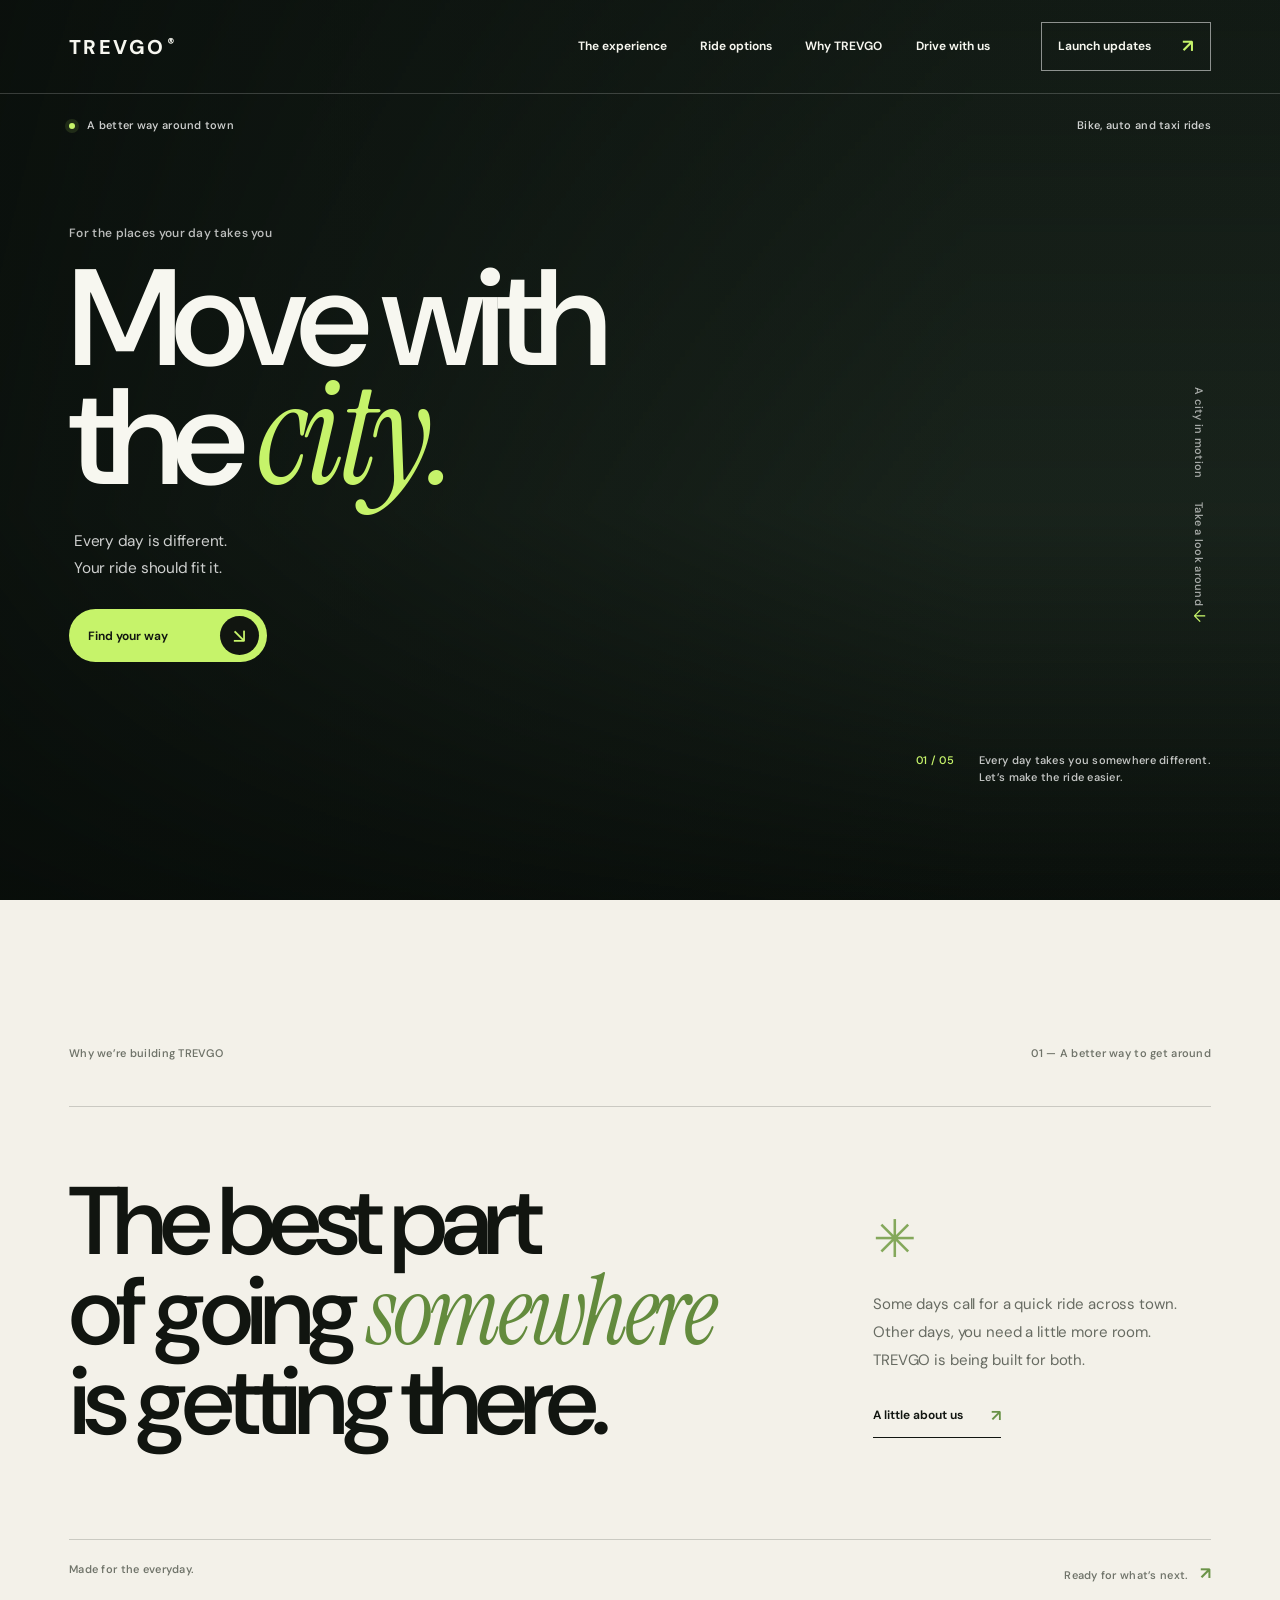
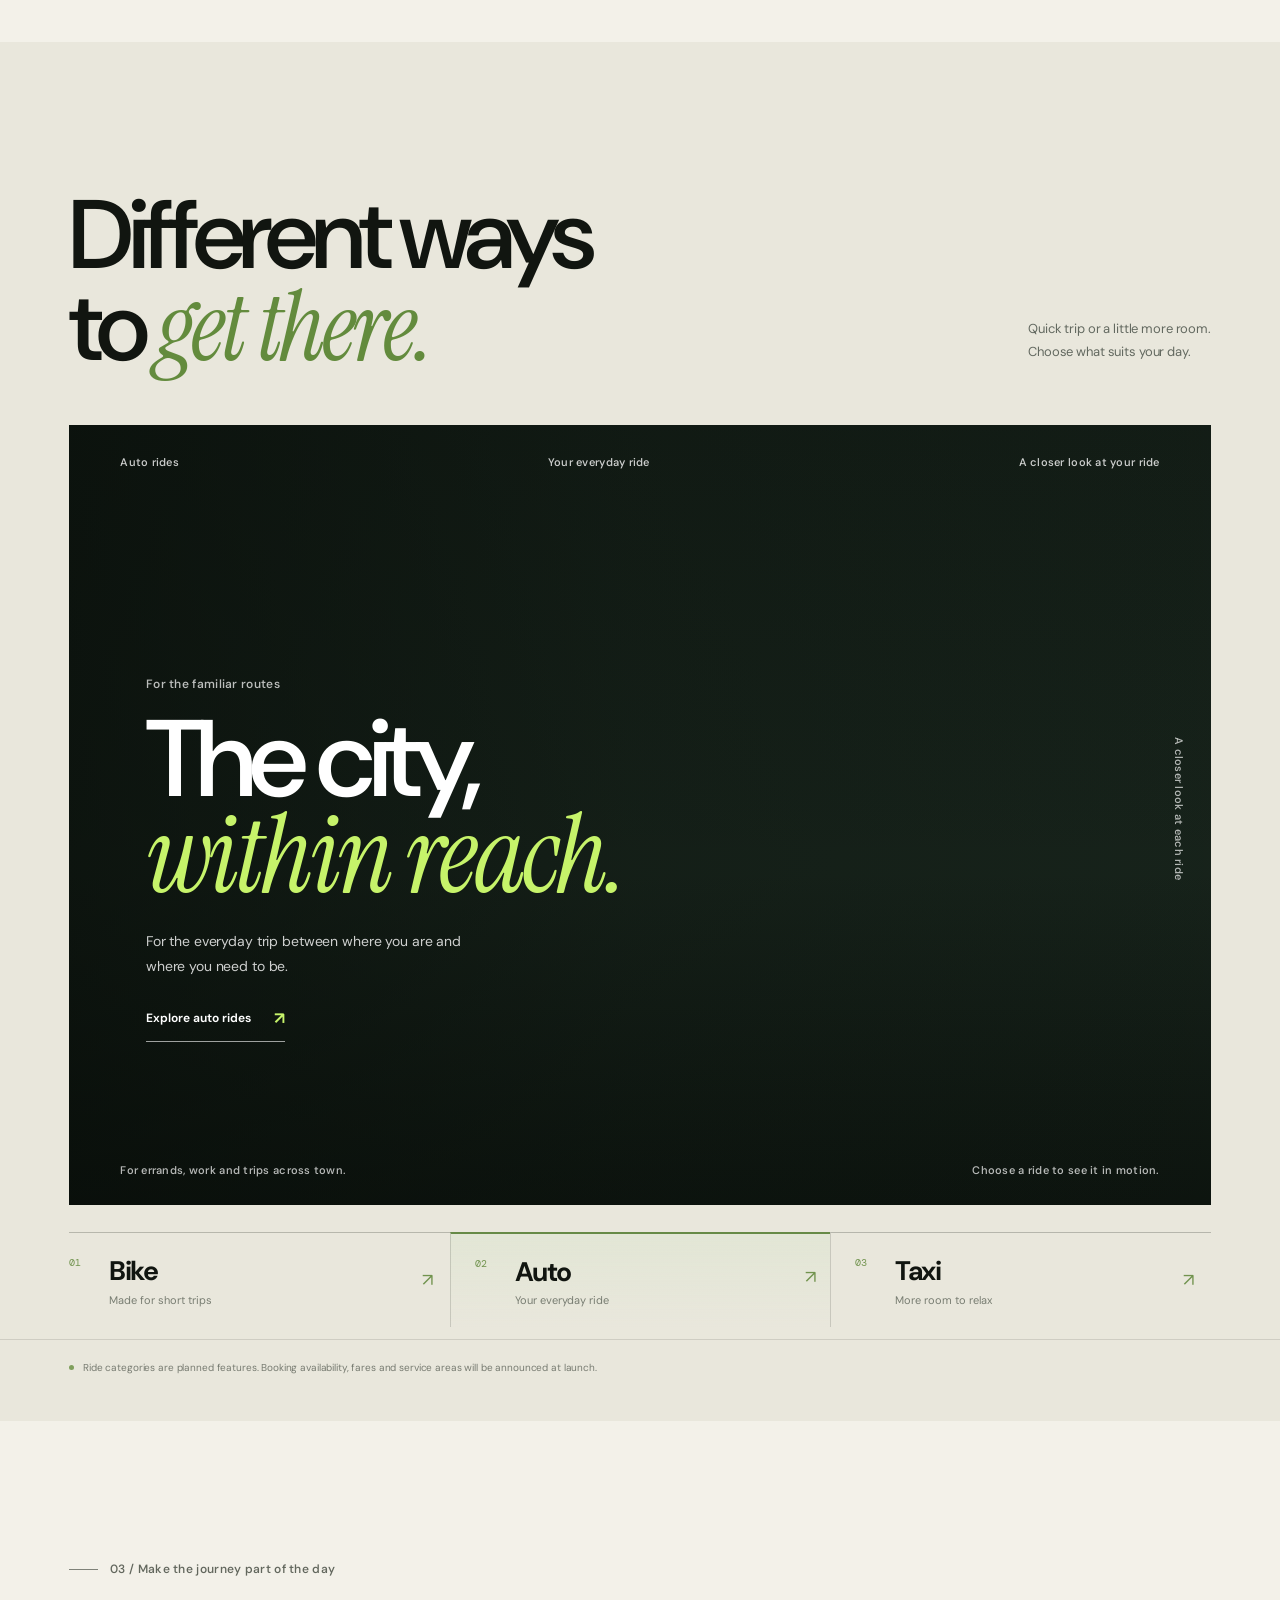
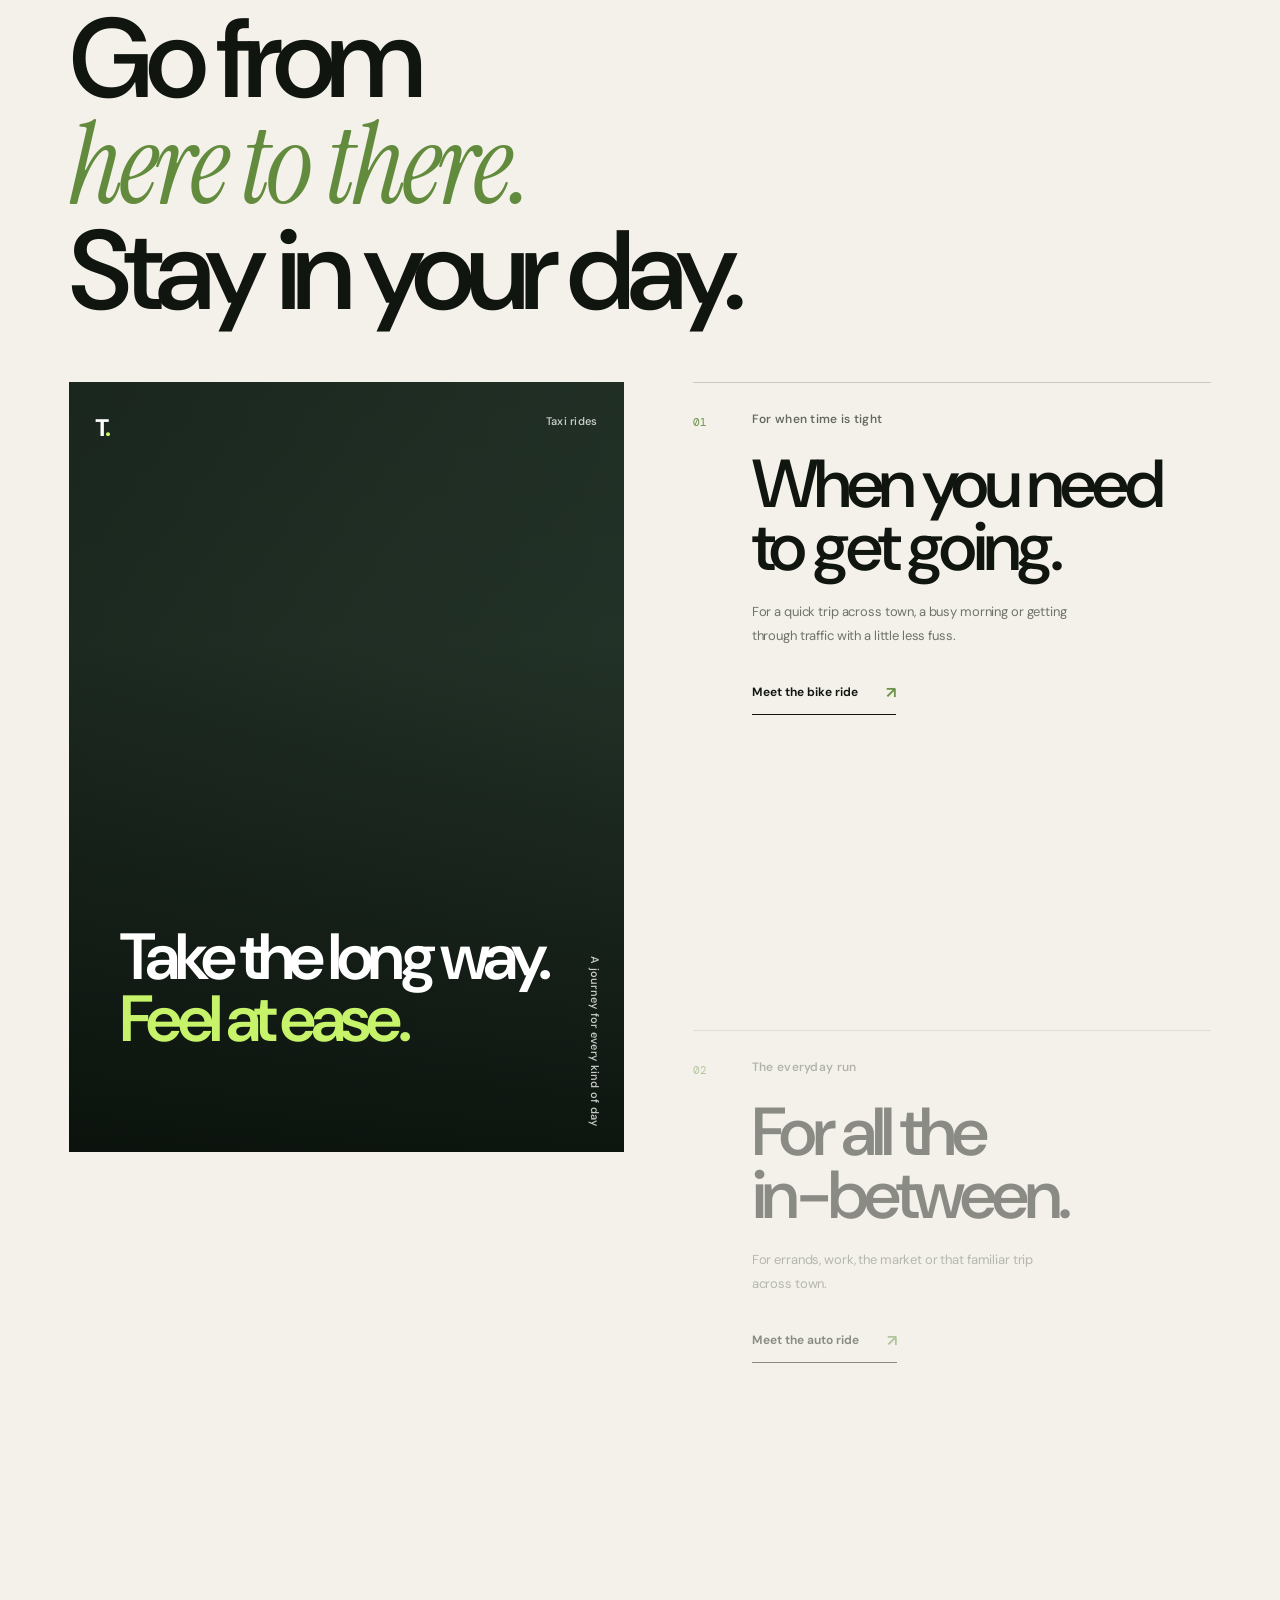
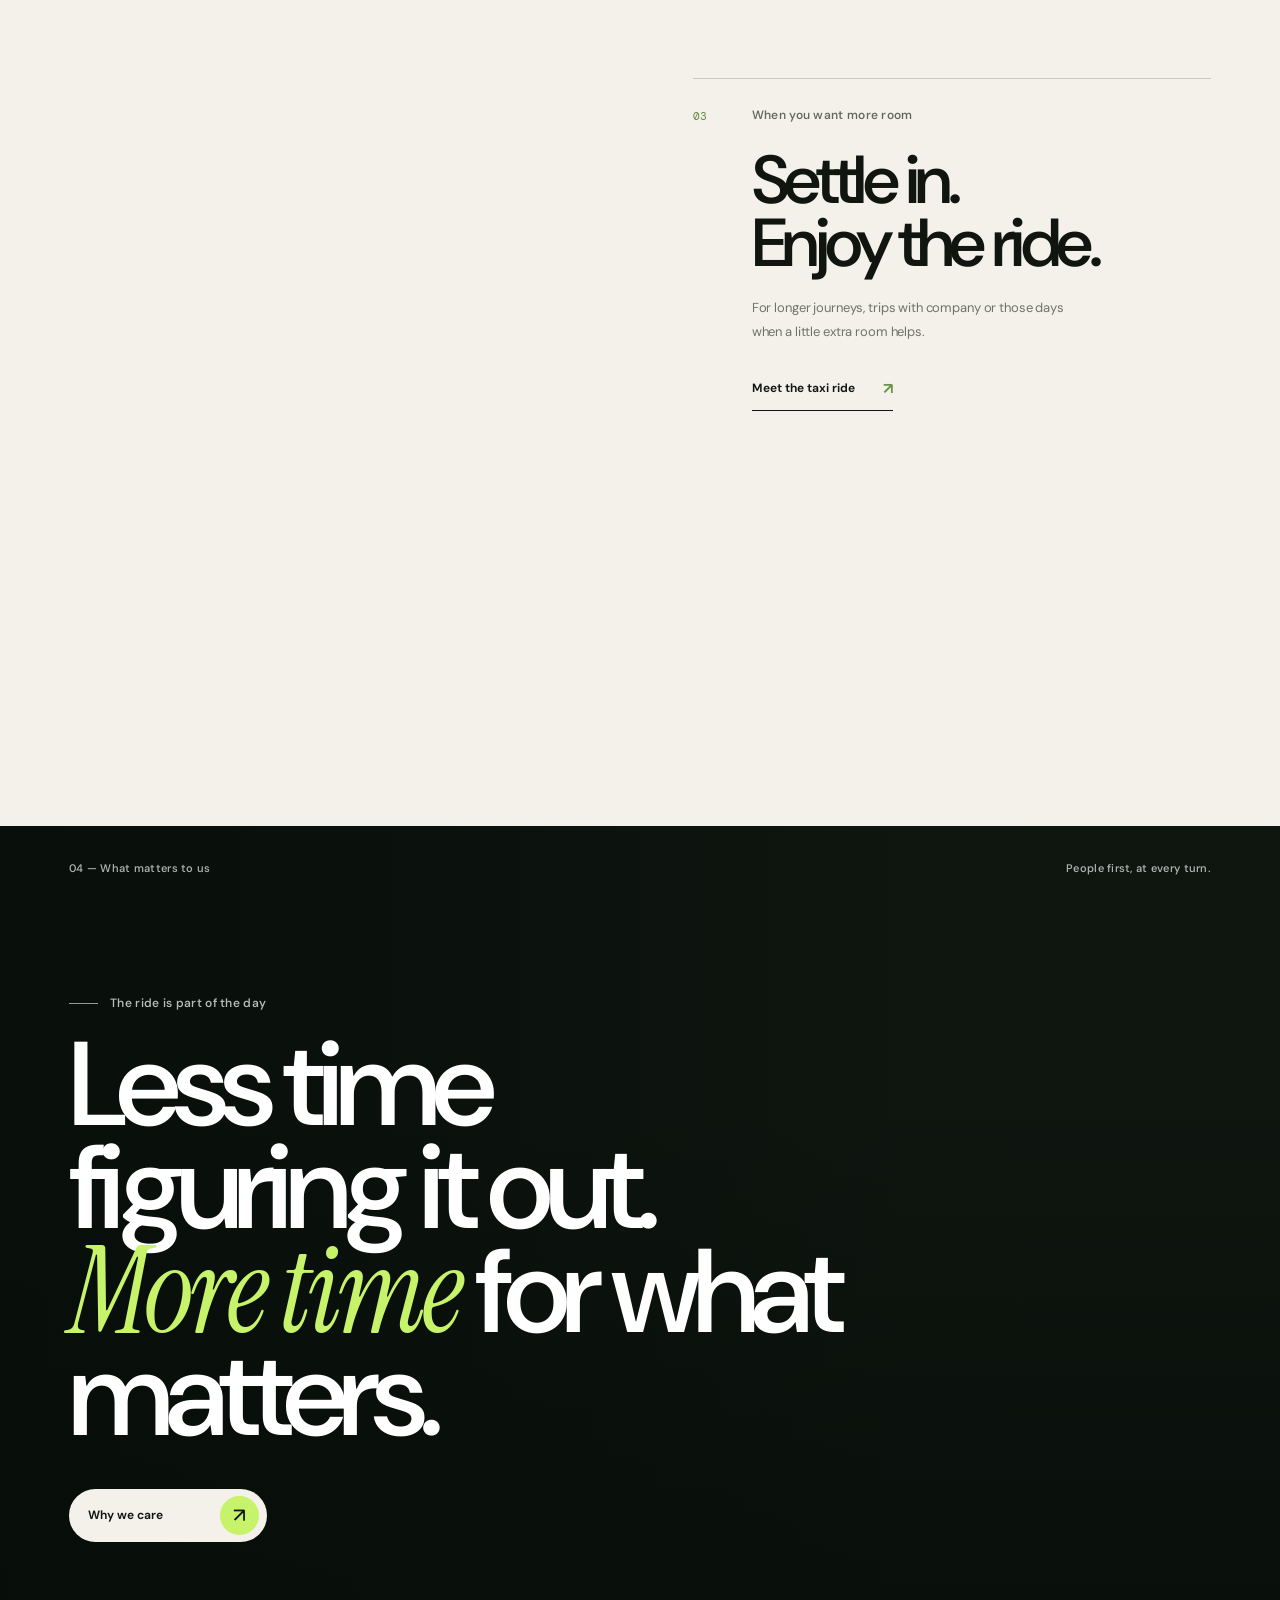
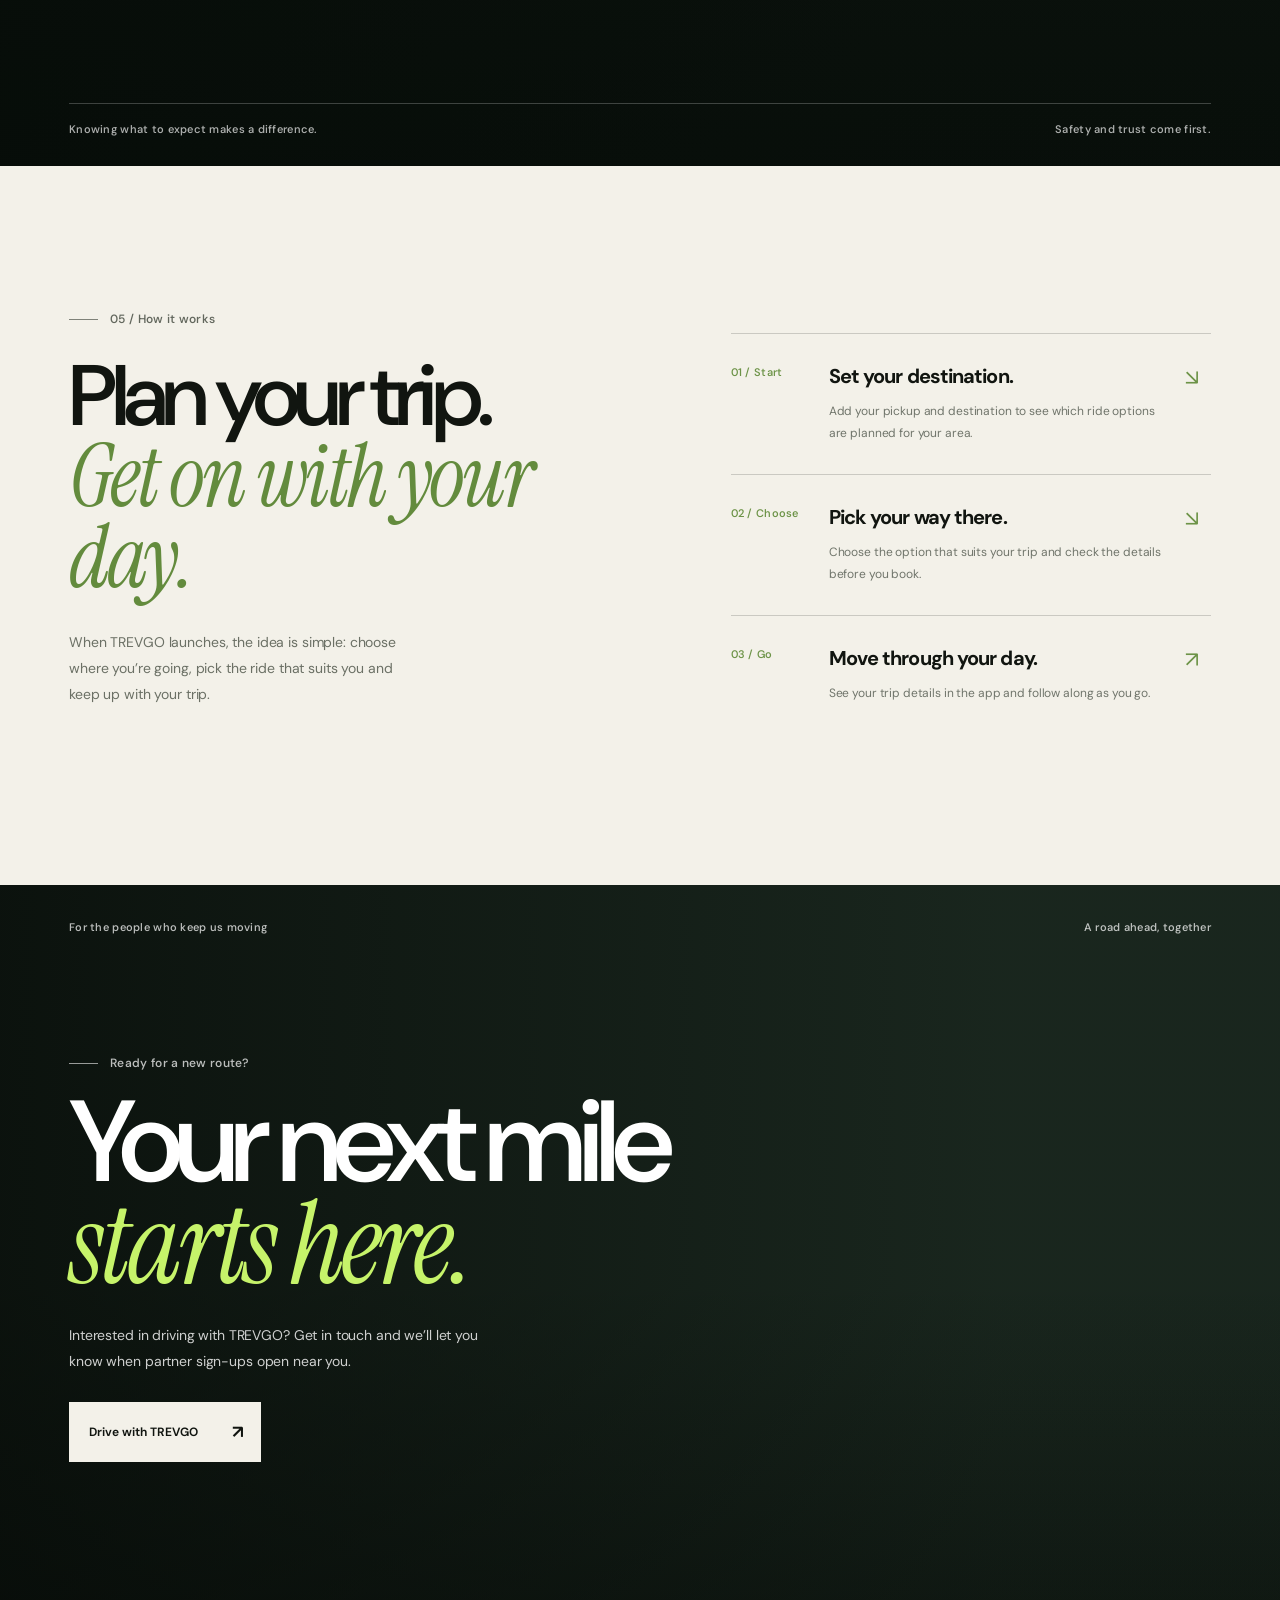
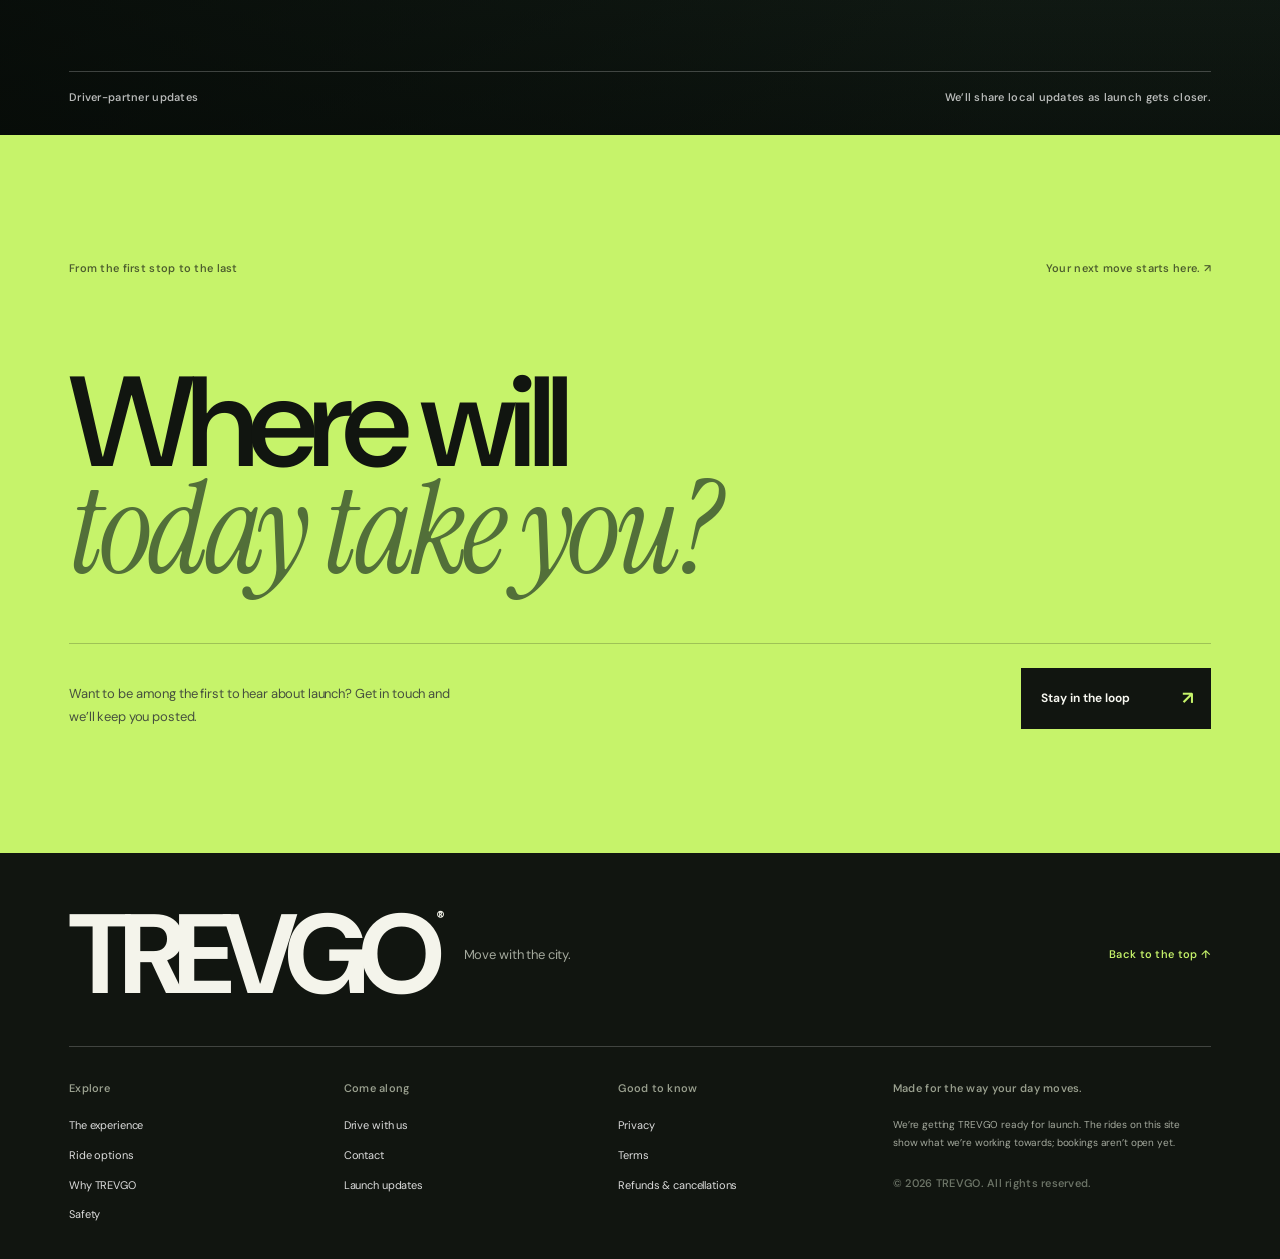
==== commit 62407959: "Add files via upload" ====
--- a/index.html
+++ b/index.html
@@ -2,133 +2,129 @@
 <html lang="en">
 <head>
 <meta charset="utf-8">
-<meta name="viewport" content="width=980">
-<meta name="theme-color" content="#0c1a13">
+<meta name="viewport" content="width=device-width, initial-scale=1">
+<meta name="theme-color" content="#111510">
 <meta name="description" content="TREVGO is getting ready to bring bike, auto and taxi rides together in one easier way to get around.">
 <title>TREVGO — Move with the city</title>
-<link rel="canonical" href="https://trevgo.in/"><meta property="og:type" content="website"><meta property="og:site_name" content="TREVGO"><meta property="og:title" content="TREVGO — Move with the city"><meta property="og:description" content="TREVGO is getting ready to bring bike, auto and taxi rides together in one easier way to get around."><meta property="og:url" content="https://trevgo.in/"><meta name="twitter:card" content="summary"><meta name="twitter:title" content="TREVGO — Move with the city"><meta name="twitter:description" content="TREVGO is getting ready to bring bike, auto and taxi rides together in one easier way to get around."><link rel="icon" href="assets/favicon.svg" type="image/svg+xml">
+<link rel="icon" href="assets/favicon.svg" type="image/svg+xml">
 <link rel="preconnect" href="https://fonts.googleapis.com">
 <link rel="preconnect" href="https://fonts.gstatic.com" crossorigin>
-<link href="https://fonts.googleapis.com/css2?family=DM+Mono:wght@400&amp;family=DM+Sans:ital,opsz,wght@0,9..40,400..700&amp;family=Instrument+Serif:ital@0;1&amp;display=swap" rel="stylesheet">
+<link href="https://fonts.googleapis.com/css2?family=DM+Mono:wght@400;500&family=DM+Sans:wght@400;450;500;550;600;650;700;750;800&family=Instrument+Serif:ital@0;1&display=swap" rel="stylesheet">
 <link rel="stylesheet" href="styles.css">
-<script>document.documentElement.classList.add('js')</script></head>
-<body class="home"><a class="skip-link" href="#main">Skip to content</a>
+</head>
+<body class="home">
 <div class="scroll-progress" aria-hidden="true"><span id="scrollProgress"></span></div>
 <header class="site-header" id="siteHeader">
   <a class="wordmark" href="index.html" aria-label="TREVGO home">TREVGO<span>®</span></a>
   <nav class="desktop-nav" aria-label="Main navigation">
     <a href="#experience">The experience</a><a href="#ride-explorer">Ride options</a><a href="about.html">Why TREVGO</a><a href="#partners">Drive with us</a>
   </nav>
-  <a class="header-cta" href="contact.html?subject=Launch%20updates">Launch updates <span aria-hidden="true">↗</span></a>
-  <button class="menu-toggle" id="menuToggle" type="button" aria-label="Open navigation" aria-expanded="false" aria-controls="mobileNav"><span></span><span></span></button>
+  <a class="header-cta" href="contact.html?subject=Launch%20updates">Launch updates <span>↗</span></a>
+  <button class="menu-toggle" id="menuToggle" aria-label="Open navigation" aria-expanded="false"><span></span><span></span></button>
 </header>
 <nav class="mobile-nav" id="mobileNav" aria-label="Mobile navigation"><a href="#experience">The experience</a><a href="#ride-explorer">Ride options</a><a href="about.html">Why TREVGO</a><a href="#partners">Drive with us</a><a href="contact.html?subject=Launch%20updates">Launch updates ↗</a></nav>
-<main id="main">
-  <section class="cinema-hero" id="top" aria-labelledby="heroTitle">
+<main>
+  <section class="cinema-hero" id="top" aria-label="TREVGO introduction">
     <div class="hero-film" aria-hidden="true">
-      <video id="heroVideo" muted loop playsinline preload="none" data-src="https://videos.pexels.com/video-files/9935078/9935078-uhd_3840_2160_30fps.mp4" poster="https://images.pexels.com/videos/9935078/pexels-photo-9935078.jpeg?auto=compress&amp;cs=tinysrgb&amp;w=2200"></video>
+      <video id="heroVideo" autoplay muted loop playsinline preload="metadata" poster="https://images.pexels.com/videos/9935078/pexels-photo-9935078.jpeg?auto=compress&cs=tinysrgb&w=2200">
+        <source src="https://videos.pexels.com/video-files/9935078/9935078-uhd_3840_2160_30fps.mp4" type="video/mp4">
+      </video>
     </div>
-    <div class="hero-shade" aria-hidden="true"></div>
-    <p class="hero-topline"><span><i class="live-dot" aria-hidden="true"></i>A better way around town</span><span>Bike, auto and taxi rides, on the way</span></p>
+    <div class="hero-shade"></div>
+    <div class="hero-topline"><span><i class="live-dot"></i> A better way around town</span><span>Bike, auto and taxi rides</span></div>
     <div class="hero-title-wrap">
-      <h1 id="heroTitle">Move with<br>the city.</h1>
-      <div class="hero-lower">
-        <p class="hero-deck">Every day is different.<br>Your ride should fit it.</p>
-        <div class="hero-actions"><a class="circle-cta" href="#ride-explorer"><span>See the rides</span><b aria-hidden="true">↘</b></a><a class="text-link" href="#how">How it will work</a></div>
-      </div>
+      <p class="eyebrow eyebrow-light">For the places your day takes you</p>
+      <h1>Move with<br>the <em>city.</em></h1>
+      <p class="hero-deck">Every day is different.<br>Your ride should fit it.</p>
+      <a class="circle-cta" href="#ride-explorer"><span>Find your way</span><b>↘</b></a>
     </div>
-    <a class="hero-scroll" href="#experience" aria-label="Scroll to the next section"><span>Scroll</span><i aria-hidden="true"></i></a>
+    <div class="hero-edge-note"><span>A city in motion</span><span>Take a look around <b>↓</b></span></div>
+    <div class="hero-caption"><span class="caption-number">01 / 05</span><span>Every day takes you somewhere different.<br>Let’s make the ride easier.</span></div>
   </section>
 
-  <section class="intro-section section-shell" id="experience" aria-labelledby="introTitle">
-    <div class="intro-grid">
-      <p class="eyebrow reveal">Why we’re building TREVGO</p>
-      <h2 class="display reveal" id="introTitle">The best part of going <em>somewhere</em> is getting there.</h2>
-      <div class="intro-aside reveal"><p>Some days call for a quick ride across town. Other days, you need a little more room. TREVGO is being built for both.</p><a class="line-link" href="about.html">A little about us <span aria-hidden="true">↗</span></a></div>
+  <section class="intro-section section-shell" id="experience">
+    <div class="section-label reveal"><span>Why we’re building TREVGO</span><span>01 — A better way to get around</span></div>
+    <div class="intro-layout">
+      <h2 class="display-heading reveal">The best part<br>of going <em>somewhere</em><br>is getting there.</h2>
+      <div class="intro-aside reveal"><span class="big-asterisk">✳</span><p>Some days call for a quick ride across town. Other days, you need a little more room. TREVGO is being built for both.</p><a class="line-link" href="about.html">A little about us <span>↗</span></a></div>
     </div>
+    <div class="intro-bottom"><span>Made for the everyday.</span><span>Ready for what’s next. <b>↗</b></span></div>
   </section>
 
-  <section class="ride-explorer" id="ride-explorer" aria-labelledby="rideTitle">
+  <section class="ride-explorer" id="ride-explorer">
     <div class="ride-explorer-header section-shell">
-      <h2 class="display reveal" id="rideTitle">Different ways<br>to <em>get there.</em></h2>
-      <p class="ride-explorer-note reveal">Quick trip or a little more room. Choose what suits your day.</p>
+      <p class="eyebrow reveal"><span class="eyebrow-rule"></span> 02 / Find your kind of ride</p>
+      <h2 class="display-heading reveal">Different ways<br>to <em>get there.</em></h2>
+      <p class="ride-explorer-note reveal">Quick trip or a little more room.<br>Choose what suits your day.</p>
     </div>
     <div class="ride-stage-wrap">
-      <div class="ride-stage" id="rideStage" data-mode="auto" role="tabpanel" aria-labelledby="tab-auto">
-        <div class="ride-stage-image" id="rideStageImage" role="img" aria-label="Auto-rickshaws travel through a busy Indian street" style="background-image:url('https://images.pexels.com/videos/35298890/pexels-photo-35298890.jpeg?auto=compress&amp;cs=tinysrgb&amp;w=2200')"></div>
-        <video class="ride-stage-video" id="rideVideo" muted loop playsinline preload="none" aria-hidden="true"></video>
-        <video class="ride-stage-video" id="rideVideoNext" muted loop playsinline preload="none" aria-hidden="true"></video>
-        <div class="ride-stage-shade" aria-hidden="true"></div>
-        <p class="stage-top"><span id="stageIndex">Auto rides</span><span id="stageMicro">Your everyday ride</span></p>
-        <div class="stage-copy" aria-live="polite"><p class="eyebrow eyebrow-light" id="stageKicker">For the familiar routes</p><h3 id="stageTitle">The city,<br><em>within reach.</em></h3><p id="stageDescription">For the everyday trip between where you are and where you need to be.</p><a class="stage-link" id="stageLink" href="rides.html#auto">Explore auto rides <span aria-hidden="true">↗</span></a></div>
+      <div class="ride-stage" id="rideStage" data-mode="auto">
+        <div class="ride-stage-image" id="rideStageImage" role="img" aria-label="City traffic in motion" style="background-image:url('https://images.pexels.com/videos/35298890/pexels-photo-35298890.jpeg?auto=compress&cs=tinysrgb&w=2200')"></div>
+        <video class="ride-stage-video" id="rideVideo" muted loop playsinline preload="none" aria-label="Ride footage preview"></video>
+        <video class="ride-stage-video ride-stage-video-next" id="rideVideoNext" muted loop playsinline preload="none" aria-label="Ride footage transition preview"></video>
+        <div class="ride-stage-shade"></div>
+        <div class="stage-top"><span id="stageIndex">02.02</span><span id="stageMicro">For everyday trips</span><span>A closer look at your ride</span></div>
+        <div class="stage-copy"><p class="eyebrow eyebrow-light" id="stageKicker">Your everyday ride</p><h3 id="stageTitle">The city,<br><em>within reach.</em></h3><p id="stageDescription">For the everyday trip between where you are and where you need to be.</p><a class="stage-link" id="stageLink" href="rides.html#auto">Explore auto rides <span>↗</span></a></div>
+        <div class="stage-bottom"><span id="stageFooter">Whatever the day looks like, there’s a way to get there.</span><span>Choose a ride to see it in motion.</span></div>
+        <span class="stage-vertical">A closer look at each ride</span>
       </div>
     </div>
     <div class="ride-mode-bar section-shell" role="tablist" aria-label="Choose a ride type">
-      <button type="button" class="ride-mode" id="tab-bike" data-mode="bike" role="tab" aria-selected="false" aria-controls="rideStage" tabindex="-1"><span class="mode-index" aria-hidden="true">01</span><span class="mode-name">Bike</span><span class="mode-description">Made for short trips</span></button>
-      <button type="button" class="ride-mode is-active" id="tab-auto" data-mode="auto" role="tab" aria-selected="true" aria-controls="rideStage"><span class="mode-index" aria-hidden="true">02</span><span class="mode-name">Auto</span><span class="mode-description">Your everyday ride</span></button>
-      <button type="button" class="ride-mode" id="tab-taxi" data-mode="taxi" role="tab" aria-selected="false" aria-controls="rideStage" tabindex="-1"><span class="mode-index" aria-hidden="true">03</span><span class="mode-name">Taxi</span><span class="mode-description">More room to relax</span></button>
+      <button type="button" class="ride-mode" data-mode="bike" role="tab" aria-selected="false"><span class="mode-index">01</span><span class="mode-name">Bike</span><span class="mode-description">Made for short trips</span><span class="mode-arrow">↗</span></button>
+      <button type="button" class="ride-mode is-active" data-mode="auto" role="tab" aria-selected="true"><span class="mode-index">02</span><span class="mode-name">Auto</span><span class="mode-description">Your everyday ride</span><span class="mode-arrow">↗</span></button>
+      <button type="button" class="ride-mode" data-mode="taxi" role="tab" aria-selected="false"><span class="mode-index">03</span><span class="mode-name">Taxi</span><span class="mode-description">More room to relax</span><span class="mode-arrow">↗</span></button>
     </div>
-    <p class="ride-disclaimer section-shell"><i class="live-dot" aria-hidden="true"></i>Ride categories are planned features. Booking availability, fares and service areas will be announced at launch.</p>
+    <div class="ride-disclaimer section-shell"><span class="live-dot"></span> Ride categories are planned features. Booking availability, fares and service areas will be announced at launch.</div>
   </section>
 
-  <section class="scroll-story" id="story" aria-labelledby="storyTitle">
-    <div class="story-heading section-shell"><h2 class="display reveal" id="storyTitle">Go from <em>here to there.</em><br>Stay in your day.</h2></div>
+  <section class="scroll-story" id="story">
+    <div class="story-heading section-shell"><p class="eyebrow reveal"><span class="eyebrow-rule"></span> 03 / Make the journey part of the day</p><h2 class="display-heading reveal">Go from<br><em>here to there.</em><br>Stay in your day.</h2></div>
     <div class="story-layout">
       <div class="story-visual-col"><div class="story-visual" id="storyVisual">
-        <div class="story-visual-image" id="storyImage" aria-hidden="true" style="background-image:url('https://images.pexels.com/videos/34394878/pexels-photo-34394878.jpeg?auto=compress&amp;cs=tinysrgb&amp;w=1600')"></div>
-        <video class="story-visual-video" id="storyVideo" data-story-video="0" muted loop playsinline preload="none" aria-hidden="true" poster="https://images.pexels.com/videos/34394878/pexels-photo-34394878.jpeg?auto=compress&amp;cs=tinysrgb&amp;w=1600"></video>
-        <video class="story-visual-video" data-story-video="1" muted loop playsinline preload="none" aria-hidden="true" poster="https://images.pexels.com/videos/34162593/pexels-photo-34162593.jpeg?auto=compress&amp;cs=tinysrgb&amp;w=1600"></video>
-        <video class="story-visual-video" data-story-video="2" muted loop playsinline preload="none" aria-hidden="true" poster="https://images.pexels.com/videos/18598197/pexels-photo-18598197.jpeg?auto=compress&amp;cs=tinysrgb&amp;w=1600"></video>
-        <div class="story-visual-shade" aria-hidden="true"></div>
-        <span class="story-index" id="storyIndex" aria-hidden="true">Bike rides</span>
-        <div class="story-quote" id="storyQuote" aria-hidden="true">Everyday moves.<br><em>Made simpler.</em></div>
+        <div class="story-visual-image" id="storyImage" style="background-image:url('https://images.pexels.com/videos/34394878/pexels-photo-34394878.jpeg?auto=compress&cs=tinysrgb&w=1600')"></div>
+        <video class="story-visual-video" id="storyVideo" data-story-video="0" muted loop playsinline preload="none" poster="https://images.pexels.com/videos/34394878/pexels-photo-34394878.jpeg?auto=compress&cs=tinysrgb&w=1600"></video>
+        <video class="story-visual-video" data-story-video="1" muted loop playsinline preload="none" poster="https://images.pexels.com/videos/34162593/pexels-photo-34162593.jpeg?auto=compress&cs=tinysrgb&w=1600"></video>
+        <video class="story-visual-video" data-story-video="2" muted loop playsinline preload="none" poster="https://images.pexels.com/videos/18598197/pexels-photo-18598197.jpeg?auto=compress&cs=tinysrgb&w=1600"></video>
+        <div class="story-visual-shade"></div>
+        <span class="story-mark">T<span>.</span></span><span class="story-index" id="storyIndex">Bike rides</span>
+        <div class="story-quote" id="storyQuote">Everyday moves.<br><em>Made simpler.</em></div>
+        <span class="story-credit">A journey for every kind of day</span>
       </div></div>
       <div class="story-chapters">
-        <article class="story-chapter is-current" data-story="0" data-image="https://images.pexels.com/videos/34394878/pexels-photo-34394878.jpeg?auto=compress&amp;cs=tinysrgb&amp;w=1600" data-video="https://videos.pexels.com/video-files/34394878/14570947_3840_2160_60fps.mp4" data-quote="Everyday moves.|Made simpler." data-index="Bike rides"><div><p class="eyebrow">For when time is tight</p><h3>When you need<br>to get going.</h3><p>For a quick trip across town, a busy morning or getting through traffic with a little less fuss.</p><a href="rides.html#bike" class="line-link">Meet the bike ride <span aria-hidden="true">↗</span></a></div></article>
-        <article class="story-chapter" data-story="1" data-image="https://images.pexels.com/videos/34162593/pexels-photo-34162593.jpeg?auto=compress&amp;cs=tinysrgb&amp;w=1600" data-video="https://videos.pexels.com/video-files/34162593/14483570_1920_1080_30fps.mp4" data-quote="The everyday.|In good hands." data-index="Auto rides"><div><p class="eyebrow">The everyday run</p><h3>For all the<br>in-between.</h3><p>For errands, work, the market or that familiar trip across town.</p><a href="rides.html#auto" class="line-link">Meet the auto ride <span aria-hidden="true">↗</span></a></div></article>
-        <article class="story-chapter" data-story="2" data-image="https://images.pexels.com/videos/18598197/pexels-photo-18598197.jpeg?auto=compress&amp;cs=tinysrgb&amp;w=1600" data-video="https://videos.pexels.com/video-files/18598197/18598197-uhd_3840_2160_24fps.mp4" data-quote="Take the long way.|Feel at ease." data-index="Taxi rides"><div><p class="eyebrow">When you want more room</p><h3>Settle in.<br>Enjoy the ride.</h3><p>For longer journeys, trips with company or those days when a little extra room helps.</p><a href="rides.html#taxi" class="line-link">Meet the taxi ride <span aria-hidden="true">↗</span></a></div></article>
+        <article class="story-chapter is-current" data-story="0" data-image="https://images.pexels.com/videos/34394878/pexels-photo-34394878.jpeg?auto=compress&cs=tinysrgb&w=1600" data-video="https://videos.pexels.com/video-files/34394878/14570947_3840_2160_60fps.mp4" data-quote="Everyday moves.|Made simpler." data-index="Bike rides"><span class="chapter-number">01</span><div><p class="eyebrow">For when time is tight</p><h3>When you need<br>to get going.</h3><p>For a quick trip across town, a busy morning or getting through traffic with a little less fuss.</p><a href="rides.html#bike" class="line-link">Meet the bike ride <span>↗</span></a></div></article>
+        <article class="story-chapter" data-story="1" data-image="https://images.pexels.com/videos/34162593/pexels-photo-34162593.jpeg?auto=compress&cs=tinysrgb&w=1600" data-video="https://videos.pexels.com/video-files/34162593/14483570_1920_1080_30fps.mp4" data-quote="The everyday.|In good hands." data-index="Auto rides"><span class="chapter-number">02</span><div><p class="eyebrow">The everyday run</p><h3>For all the<br>in-between.</h3><p>For errands, work, the market or that familiar trip across town.</p><a href="rides.html#auto" class="line-link">Meet the auto ride <span>↗</span></a></div></article>
+        <article class="story-chapter" data-story="2" data-image="https://images.pexels.com/videos/18598197/pexels-photo-18598197.jpeg?auto=compress&cs=tinysrgb&w=1600" data-video="https://videos.pexels.com/video-files/18598197/18598197-uhd_3840_2160_24fps.mp4" data-quote="Take the long way.|Feel at ease." data-index="Taxi rides"><span class="chapter-number">03</span><div><p class="eyebrow">When you want more room</p><h3>Settle in.<br>Enjoy the ride.</h3><p>For longer journeys, trips with company or those days when a little extra room helps.</p><a href="rides.html#taxi" class="line-link">Meet the taxi ride <span>↗</span></a></div></article>
       </div>
     </div>
   </section>
 
-  <section class="principles" id="principles" aria-labelledby="principlesTitle">
-    <div class="principles-inner section-shell">
-      <div class="principles-lead">
-        <h2 class="display reveal" id="principlesTitle">People are<br>the <em>point.</em></h2>
-        <p class="reveal">A good ride starts with people. We want passengers and driver-partners to have the information they need and a clear idea of what to expect.</p>
-        <a class="line-link line-link-light reveal" href="safety.html">How we think about safety <span aria-hidden="true">↗</span></a>
-      </div>
-      <div class="principles-frame reveal" role="img" aria-label="Traffic moving through a city at night"></div>
-      <ul class="principles-list">
-        <li class="reveal"><h3>Built around real journeys</h3><p>One place to choose a bike, auto or taxi, with the steps before a trip made easy to understand.</p></li>
-        <li class="reveal"><h3>Clear before you go</h3><p>Ride type, journey details and service information should be clear before a booking is confirmed.</p></li>
-        <li class="reveal"><h3>Help you can find</h3><p>Passengers and driver-partners should know where to look for help. Support routes will be published once the service is ready.</p></li>
-        <li class="reveal"><h3>A careful start</h3><p>TREVGO may launch in stages, depending on the area. We’ll share details before service begins.</p></li>
-      </ul>
+  <section class="manifesto-band">
+    <div class="manifesto-image" role="img" aria-label="Traffic moving through a city at night"></div>
+    <div class="manifesto-band-shade"></div>
+    <div class="manifesto-band-top"><span>04 — What matters to us</span><span>People first, at every turn.</span></div>
+    <div class="manifesto-band-copy"><p class="eyebrow eyebrow-light"><span class="eyebrow-rule"></span> The ride is part of the day</p><h2>Less time figuring it out.<br><em>More time</em> for what matters.</h2><a href="safety.html" class="circle-cta circle-cta-light"><span>Why we care</span><b>↗</b></a></div>
+    <div class="manifesto-band-foot"><span>Knowing what to expect makes a difference.</span><span>Safety and trust come first.</span></div>
+  </section>
+
+  <section class="how-section section-shell" id="how">
+    <div class="how-title"><p class="eyebrow reveal"><span class="eyebrow-rule"></span> 05 / How it works</p><h2 class="display-heading reveal">Plan your trip.<br><em>Get on with your day.</em></h2><p class="how-intro reveal">When TREVGO launches, the idea is simple: choose where you’re going, pick the ride that suits you and keep up with your trip.</p></div>
+    <div class="how-steps">
+      <article class="how-step reveal"><span class="step-count">01 / Start</span><div><h3>Set your destination.</h3><p>Add your pickup and destination to see which ride options are planned for your area.</p></div><span class="step-symbol">↘</span></article>
+      <article class="how-step reveal"><span class="step-count">02 / Choose</span><div><h3>Pick your way there.</h3><p>Choose the option that suits your trip and check the details before you book.</p></div><span class="step-symbol">↘</span></article>
+      <article class="how-step reveal"><span class="step-count">03 / Go</span><div><h3>Move through your day.</h3><p>See your trip details in the app and follow along as you go.</p></div><span class="step-symbol">↗</span></article>
     </div>
   </section>
 
-  <section class="how-section section-shell" id="how" aria-labelledby="howTitle">
-    <div class="how-title"><h2 class="display reveal" id="howTitle">Plan your trip.<br><em>Get on with your day.</em></h2><p class="how-intro reveal">When TREVGO launches, the idea is simple: choose where you’re going, pick the ride that suits you and keep up with your trip.</p></div>
-    <ol class="route">
-      <li class="route-stop reveal"><span class="route-label">Start</span><h3>Set your destination.</h3><p>Add your pickup and destination to see which ride options are planned for your area.</p></li>
-      <li class="route-stop reveal"><span class="route-label">Choose</span><h3>Pick your way there.</h3><p>Choose the option that suits your trip and check the details before you book.</p></li>
-      <li class="route-stop reveal"><span class="route-label">Go</span><h3>Move through your day.</h3><p>See your trip details in the app and follow along as you go.</p></li>
-    </ol>
+  <section class="partner-film" id="partners">
+    <div class="partner-video-wrap"><video class="deferred-film" muted loop playsinline preload="none" data-src="https://videos.pexels.com/video-files/34394431/14571126_3840_2160_60fps.mp4" poster="https://images.pexels.com/videos/34394431/pexels-photo-34394431.jpeg?auto=compress&cs=tinysrgb&w=1800"></video></div>
+    <div class="partner-darken"></div><div class="partner-overline"><span>For the people who keep us moving</span><span>A road ahead, together</span></div>
+    <div class="partner-content"><p class="eyebrow eyebrow-light"><span class="eyebrow-rule"></span> Ready for a new route?</p><h2>Your next mile<br><em>starts here.</em></h2><p>Interested in driving with TREVGO? Get in touch and we’ll let you know when partner sign-ups open near you.</p><a class="button button-cream" href="contact.html?subject=Driver%20partner%20enquiry">Drive with TREVGO <span>↗</span></a></div>
+    <div class="partner-bottom"><span>Driver-partner updates</span><span>We’ll share local updates as launch gets closer.</span></div>
   </section>
 
-  <section class="partner-film" id="partners" aria-labelledby="partnerTitle">
-    <div class="partner-video-wrap" aria-hidden="true"><video class="deferred-film" muted loop playsinline preload="none" data-src="https://videos.pexels.com/video-files/34394431/14571126_3840_2160_60fps.mp4" poster="https://images.pexels.com/videos/34394431/pexels-photo-34394431.jpeg?auto=compress&amp;cs=tinysrgb&amp;w=1800"></video></div>
-    <div class="partner-darken" aria-hidden="true"></div>
-    <div class="partner-content"><p class="eyebrow eyebrow-light">For the people who keep us moving</p><h2 id="partnerTitle">Your next mile<br><em>starts here.</em></h2><p>Interested in driving with TREVGO? Get in touch and we’ll let you know when partner sign-ups open near you.</p><a class="button button-cream" href="contact.html?subject=Driver%20partner%20enquiry">Drive with TREVGO <span aria-hidden="true">↗</span></a></div>
-  </section>
-
-  <section class="final-cta section-shell" id="updates" aria-labelledby="finalTitle">
-    <h2 class="display" id="finalTitle">Where will<br><em>today take you?</em></h2>
-    <div class="final-cta-bottom"><p>Want to be among the first to hear about launch? Get in touch and we’ll keep you posted.</p><a href="contact.html?subject=Launch%20updates" class="button button-lime">Stay in the loop <span aria-hidden="true">↗</span></a></div>
-  </section>
+  <section class="final-cta section-shell" id="updates"><div class="final-cta-top"><span>From the first stop to the last</span><span>Your next move starts here. ↗</span></div><h2 class="display-heading reveal">Where will<br><em>today take you?</em></h2><div class="final-cta-bottom"><p>Want to be among the first to hear about launch? Get in touch and we’ll keep you posted.</p><a href="contact.html?subject=Launch%20updates" class="button button-dark">Stay in the loop <span>↗</span></a></div></section>
 </main>
-<footer class="site-footer"><div class="footer-main"><a class="footer-wordmark" href="index.html" aria-label="TREVGO home">TREVGO<span>®</span></a><p>Move with the city.</p><a class="footer-top" href="#top">Back to the top ↑</a></div><div class="footer-links"><nav aria-label="Explore"><span>Explore</span><a href="#experience">The experience</a><a href="#ride-explorer">Ride options</a><a href="about.html">Why TREVGO</a><a href="safety.html">Safety</a></nav><nav aria-label="Come along"><span>Come along</span><a href="#partners">Drive with us</a><a href="contact.html">Contact</a><a href="contact.html?subject=Launch%20updates">Launch updates</a></nav><nav aria-label="Good to know"><span>Good to know</span><a href="privacy.html">Privacy</a><a href="terms.html">Terms</a><a href="refund.html">Refunds &amp; cancellations</a></nav><div class="footer-note"><span>Made for the way your day moves.</span><p>We’re getting TREVGO ready for launch. The rides on this site show what we’re working towards; bookings aren’t open yet.</p><small>© <span id="currentYear">2026</span> TREVGO. All rights reserved.</small></div></div></footer>
-<script src="script.js" defer></script>
+<footer class="site-footer"><div class="footer-main"><a class="footer-wordmark" href="index.html">TREVGO<span>®</span></a><p>Move with the city.</p><a class="footer-top" href="#top">Back to the top ↑</a></div><div class="footer-links"><div><span>Explore</span><a href="#experience">The experience</a><a href="#ride-explorer">Ride options</a><a href="about.html">Why TREVGO</a><a href="safety.html">Safety</a></div><div><span>Come along</span><a href="#partners">Drive with us</a><a href="contact.html">Contact</a><a href="contact.html?subject=Launch%20updates">Launch updates</a></div><div><span>Good to know</span><a href="privacy.html">Privacy</a><a href="terms.html">Terms</a><a href="refund.html">Refunds & cancellations</a></div><div class="footer-note"><span>Made for the way your day moves.</span><p>We’re getting TREVGO ready for launch. The rides on this site show what we’re working towards; bookings aren’t open yet.</p><small>© <span id="currentYear">2026</span> TREVGO. All rights reserved.</small></div></div></footer>
+<script src="script.js"></script>
 </body>
 </html>
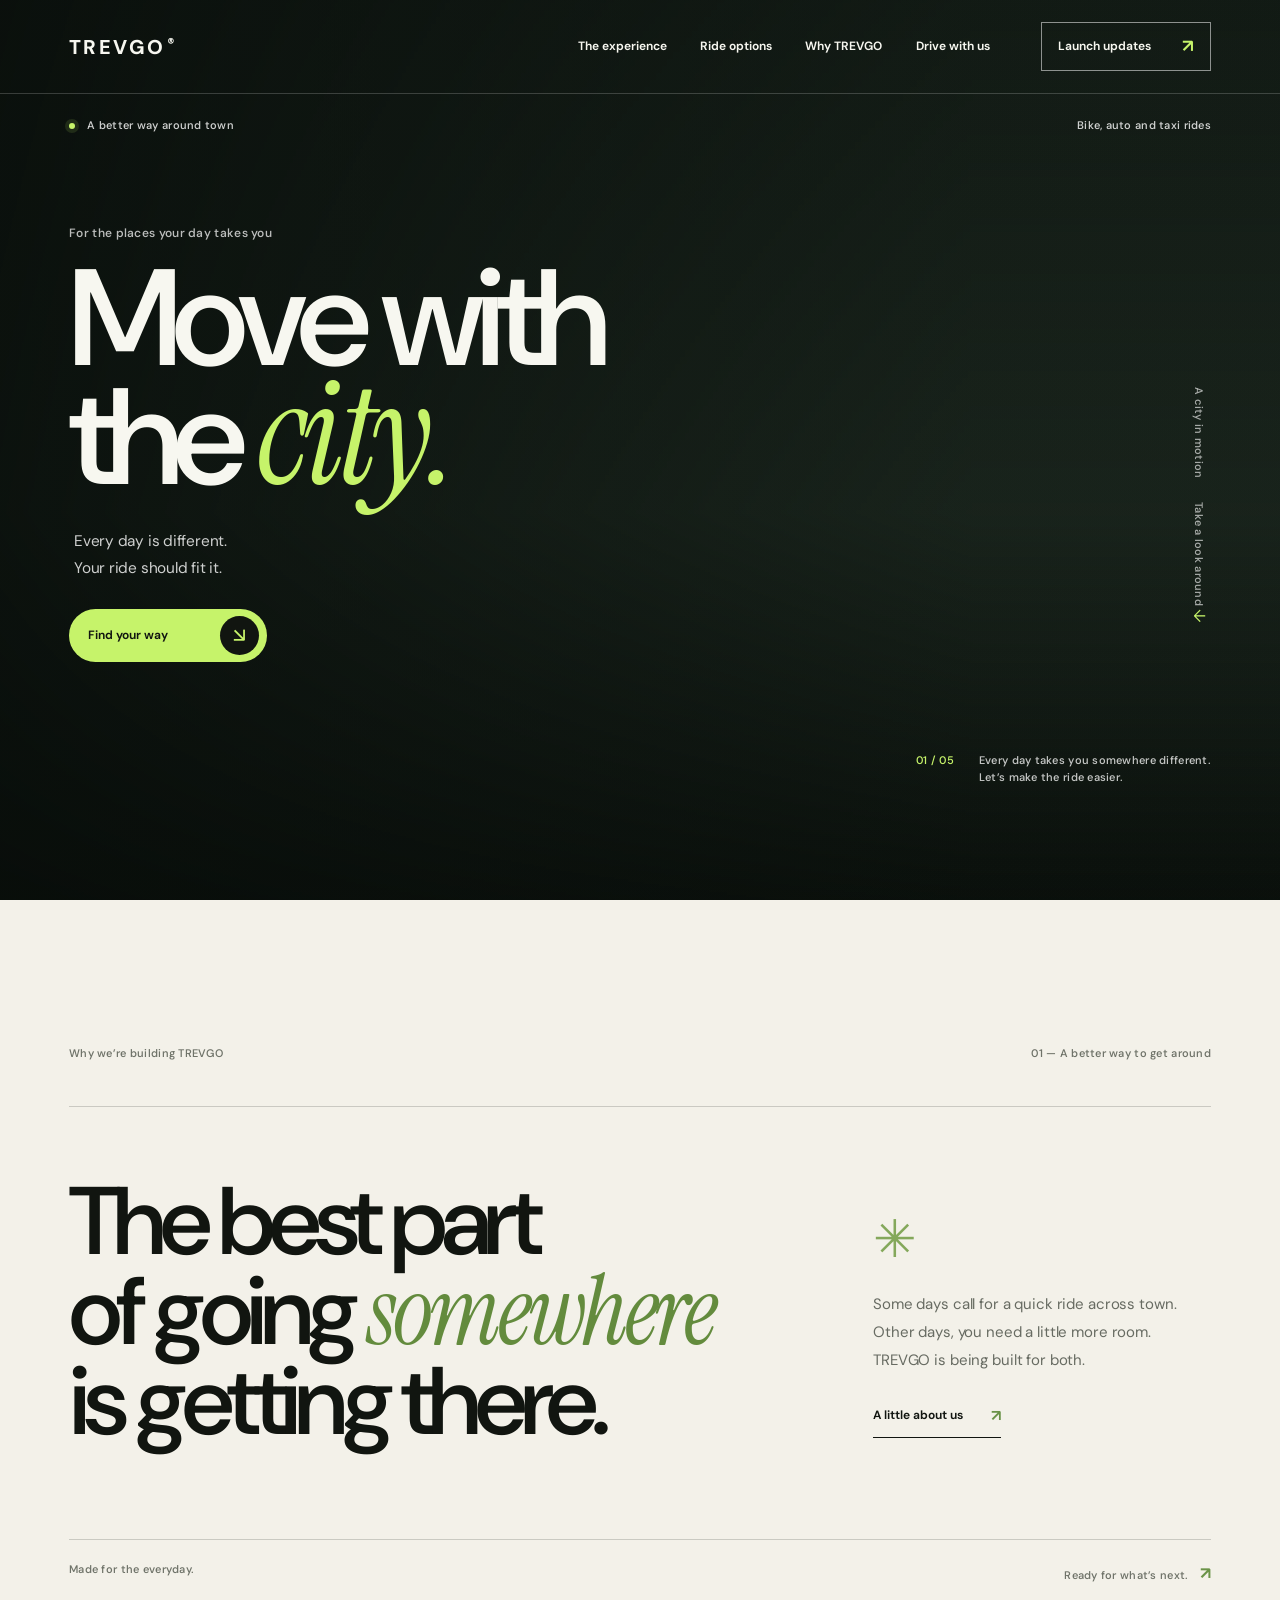
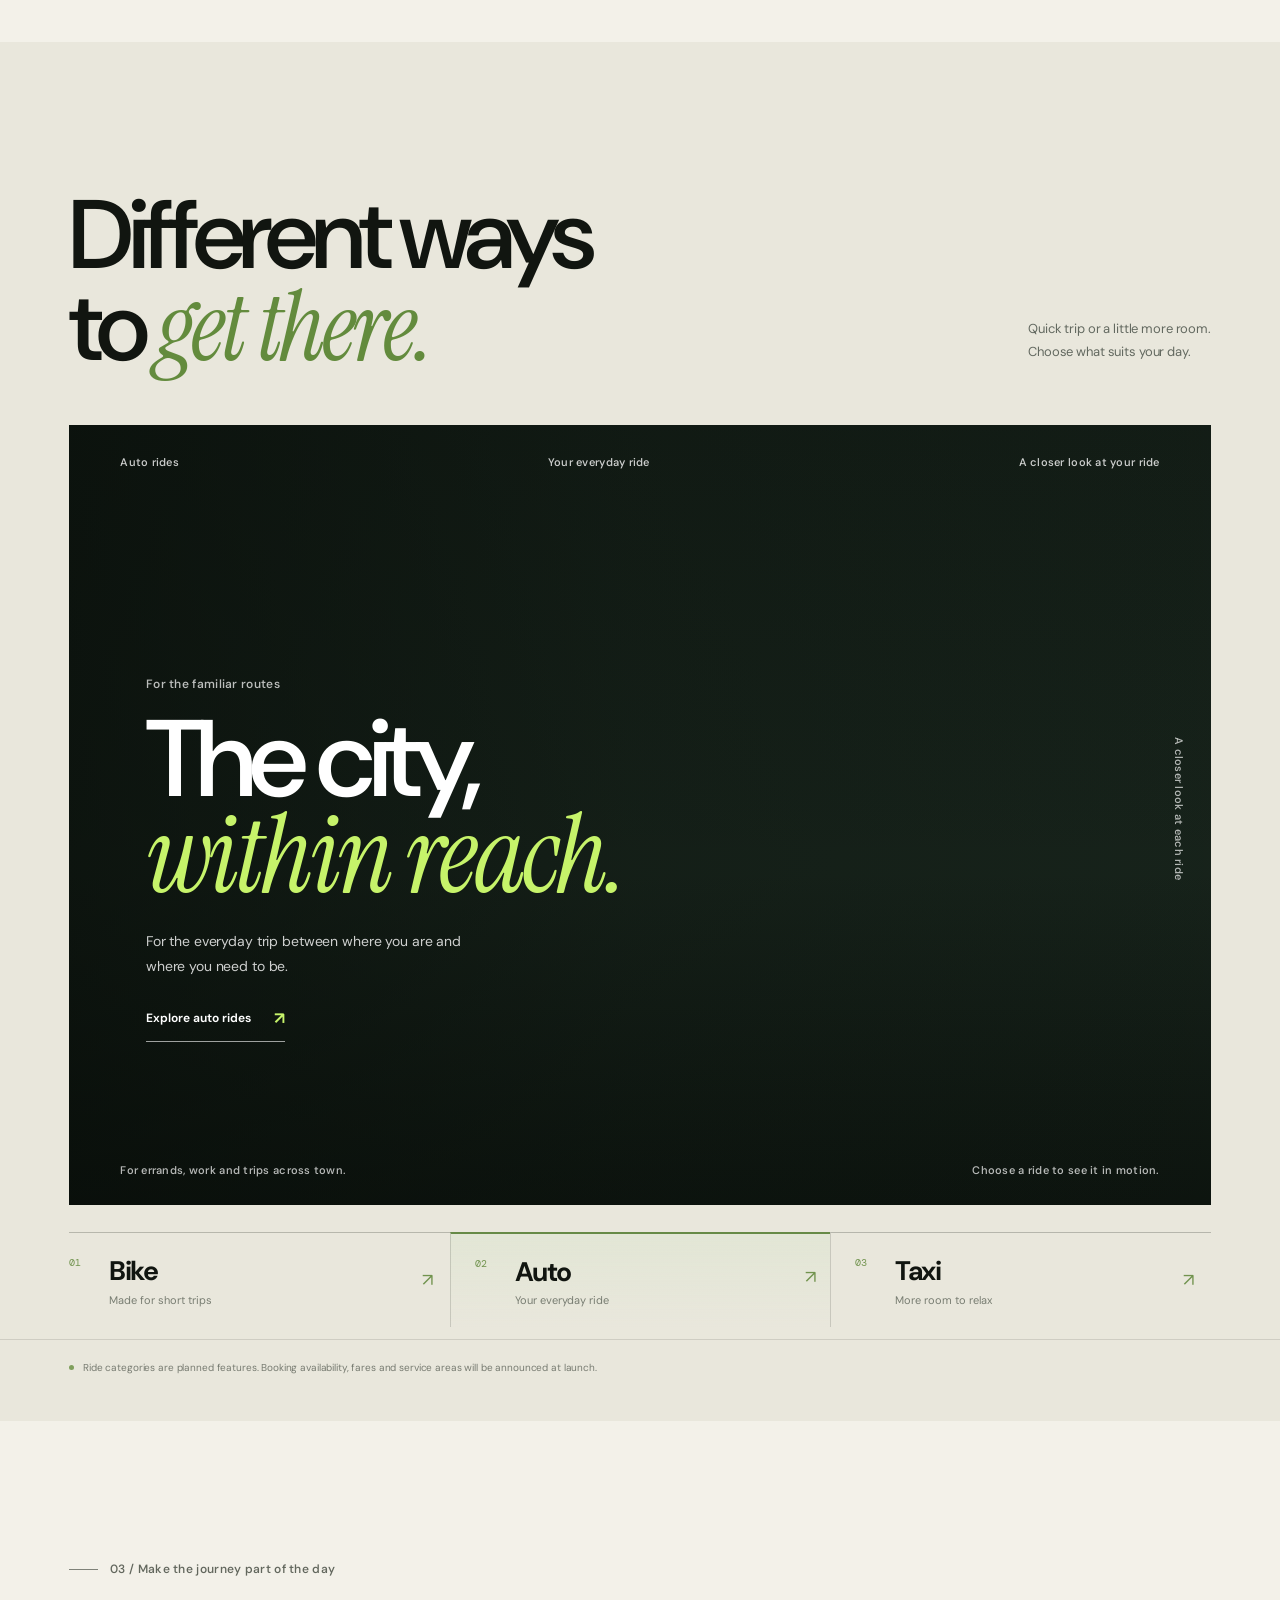
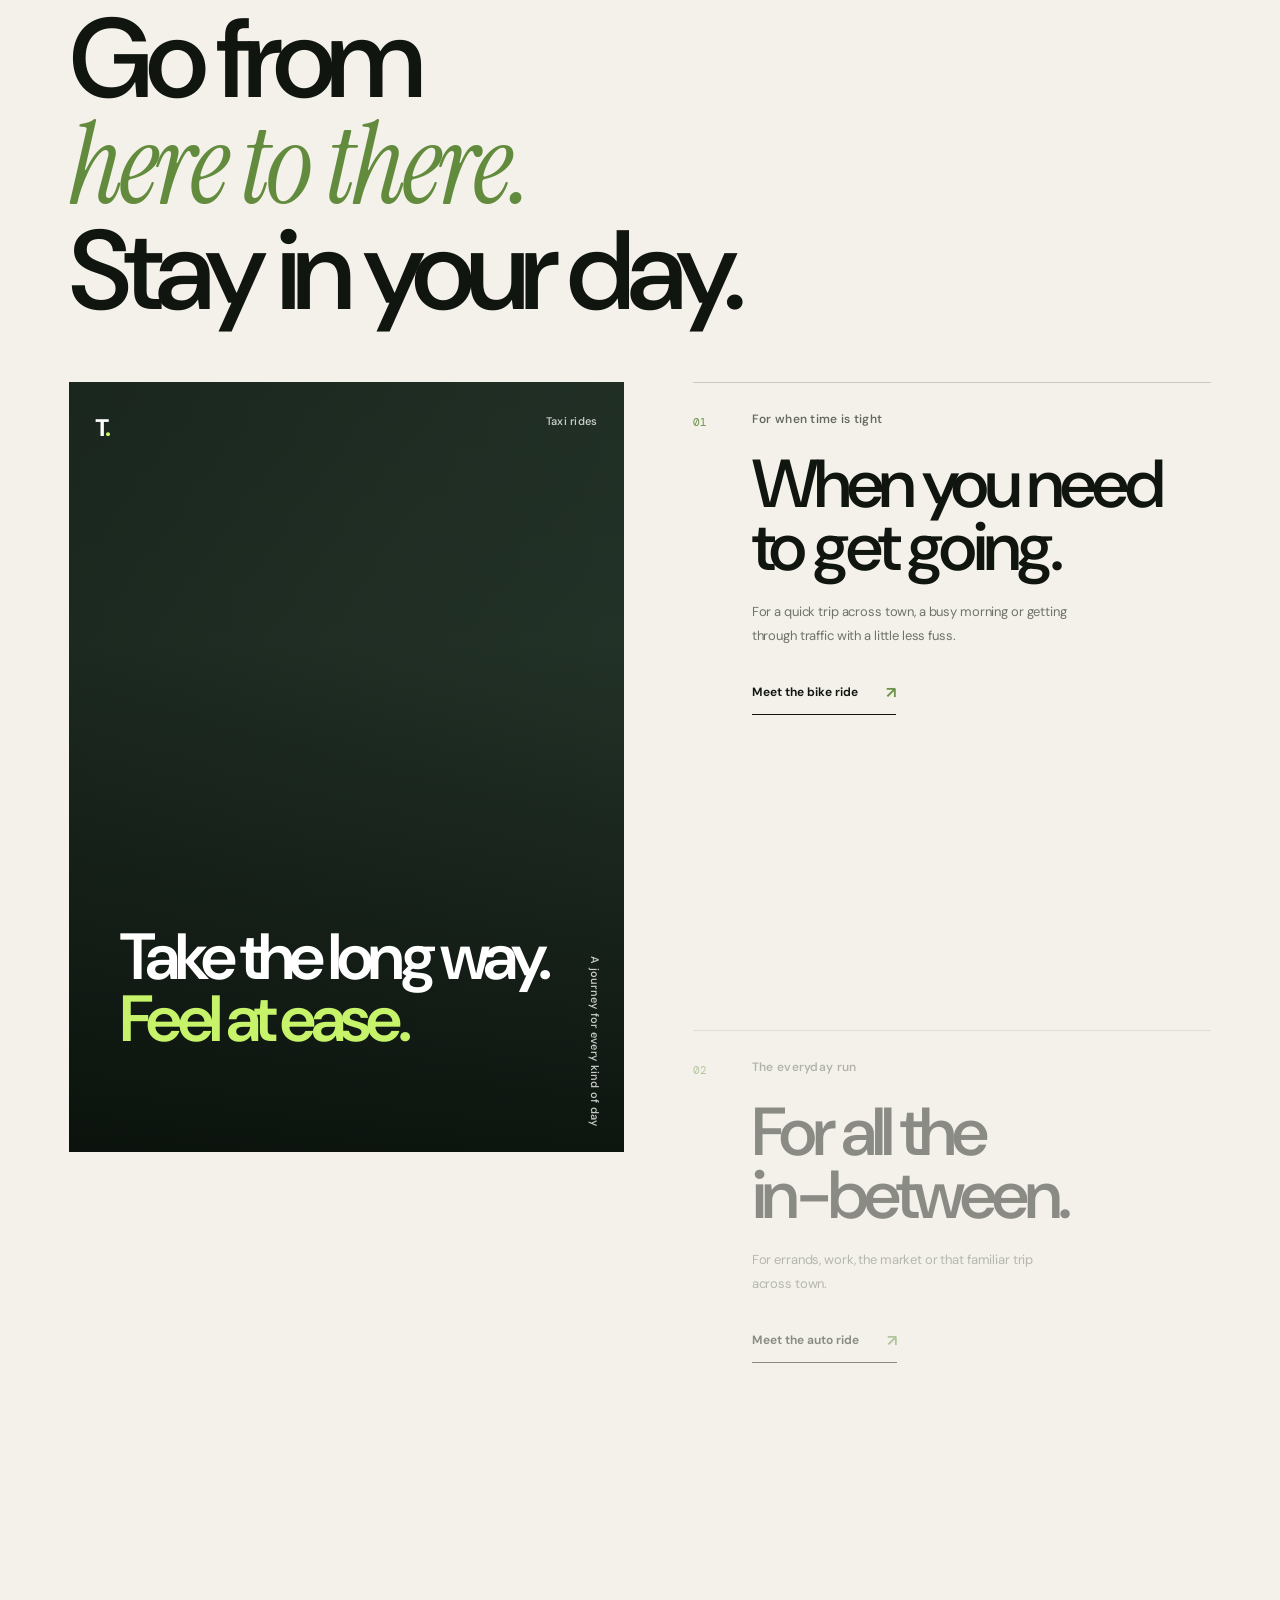
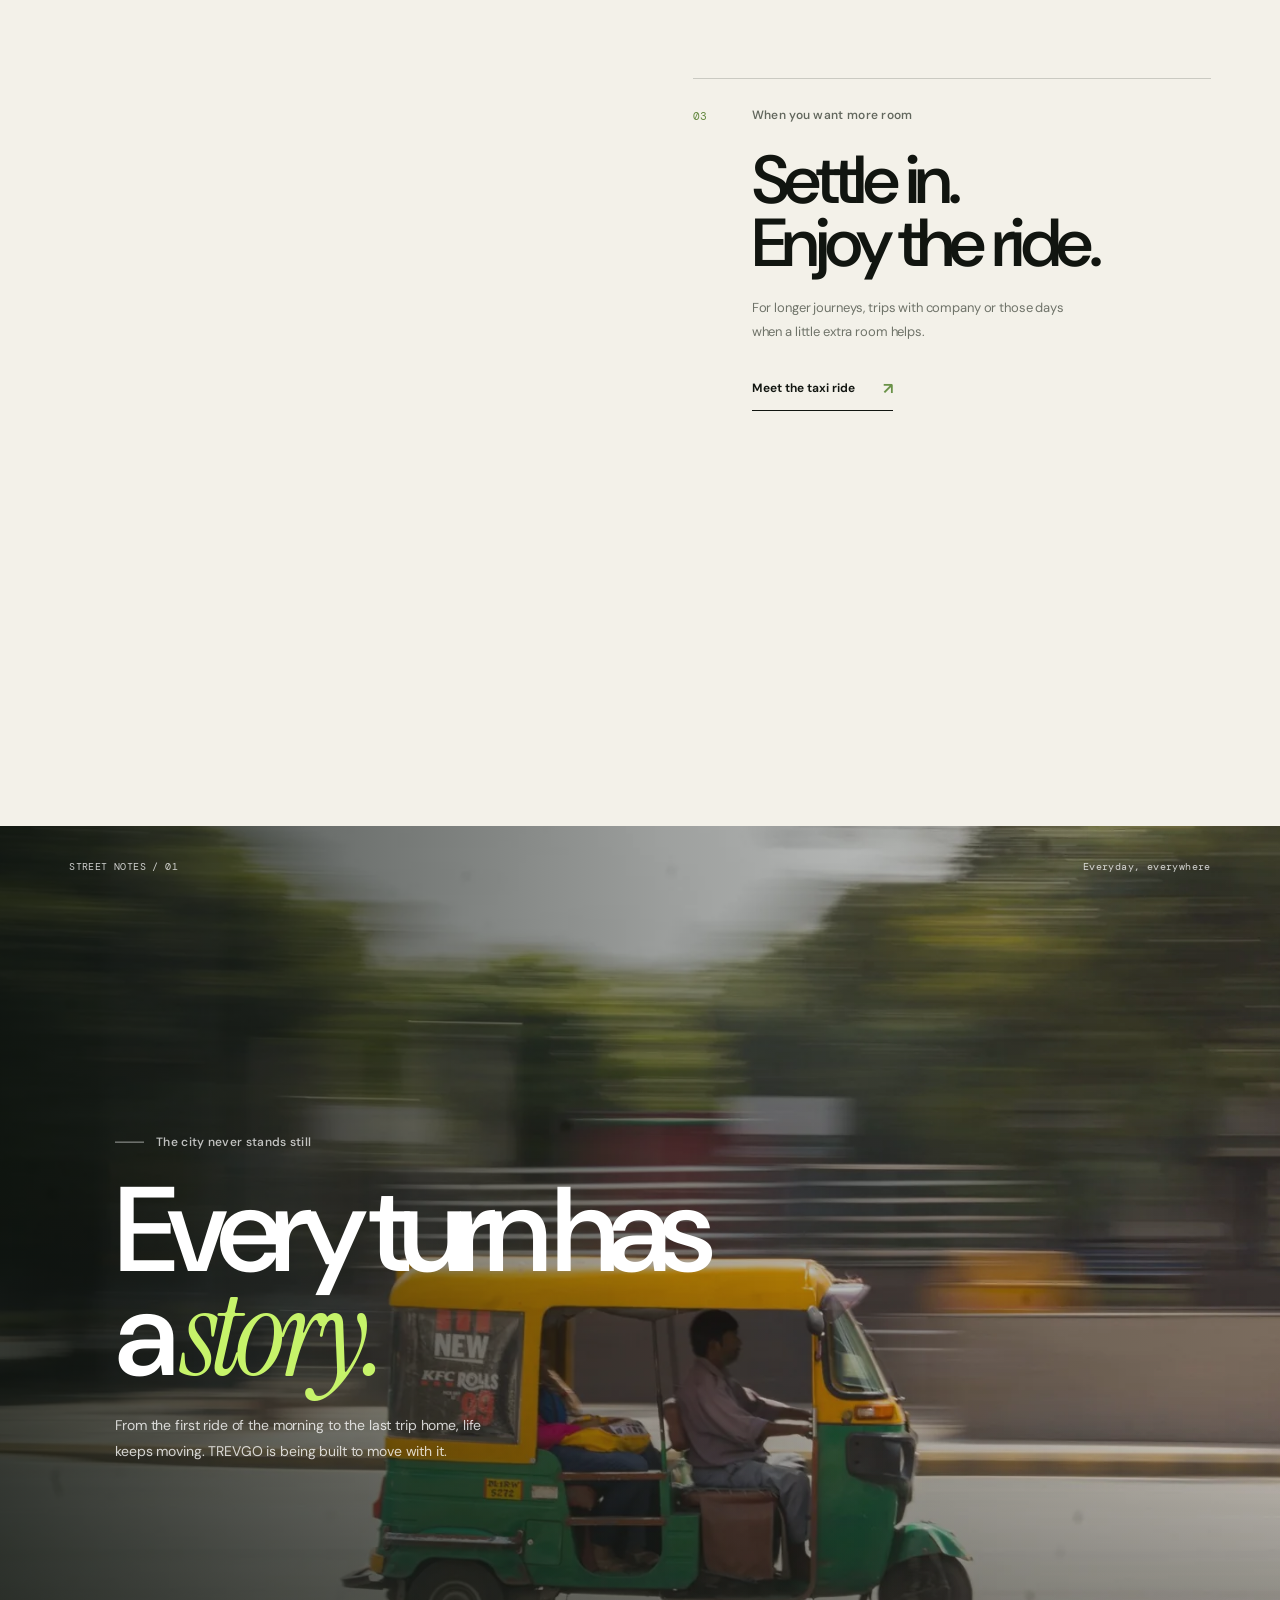
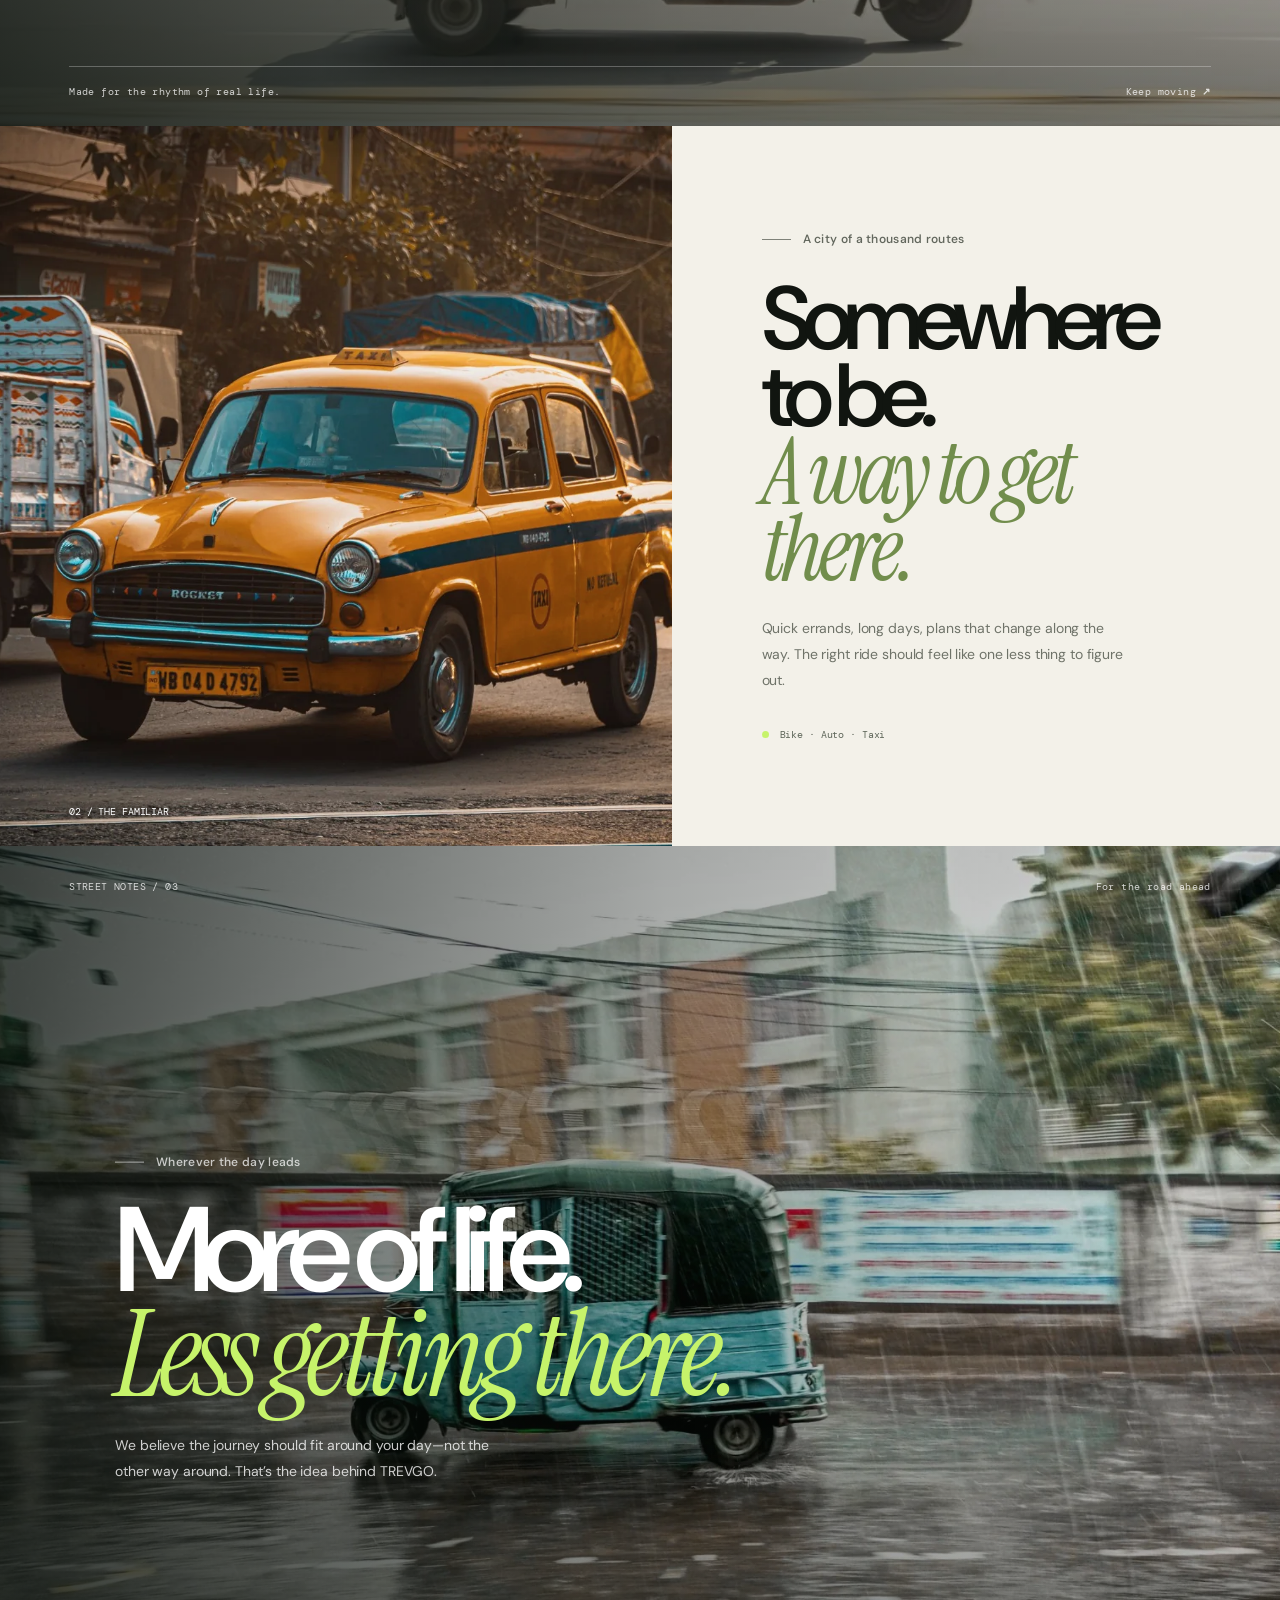
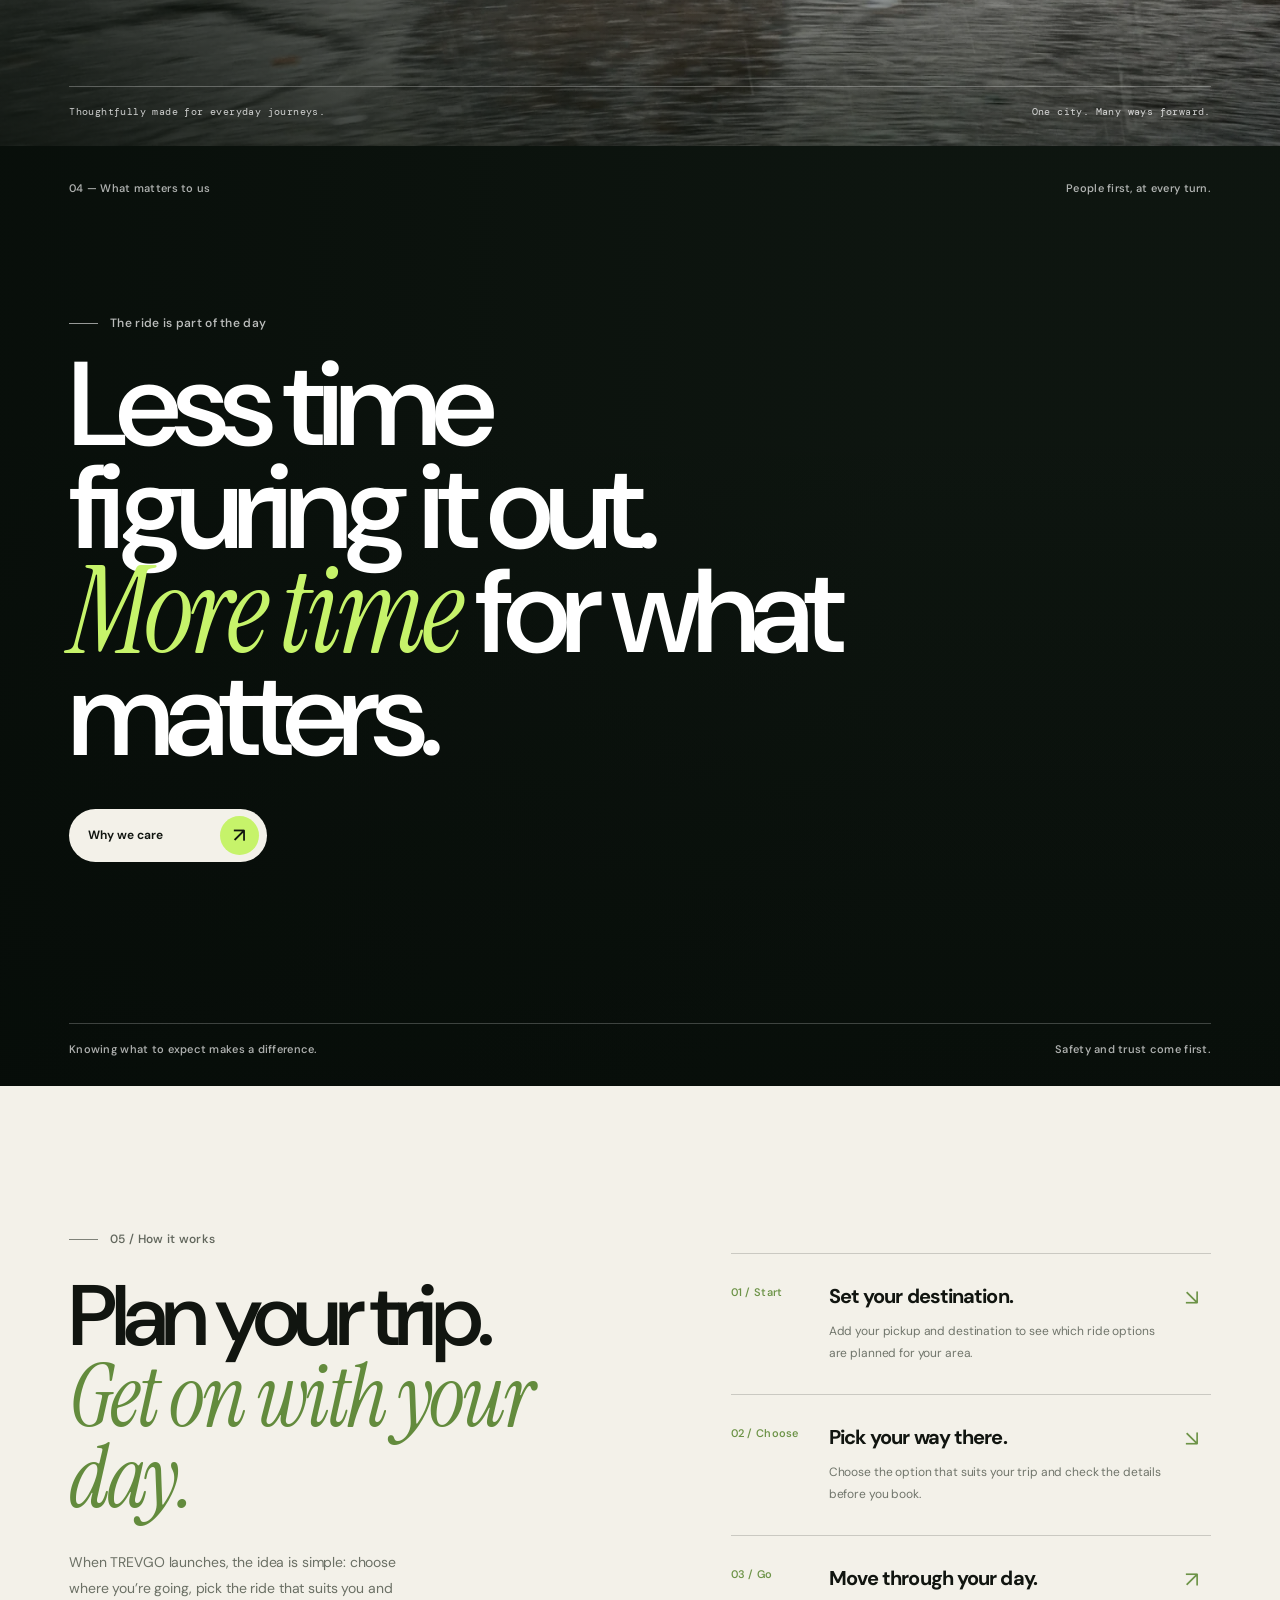
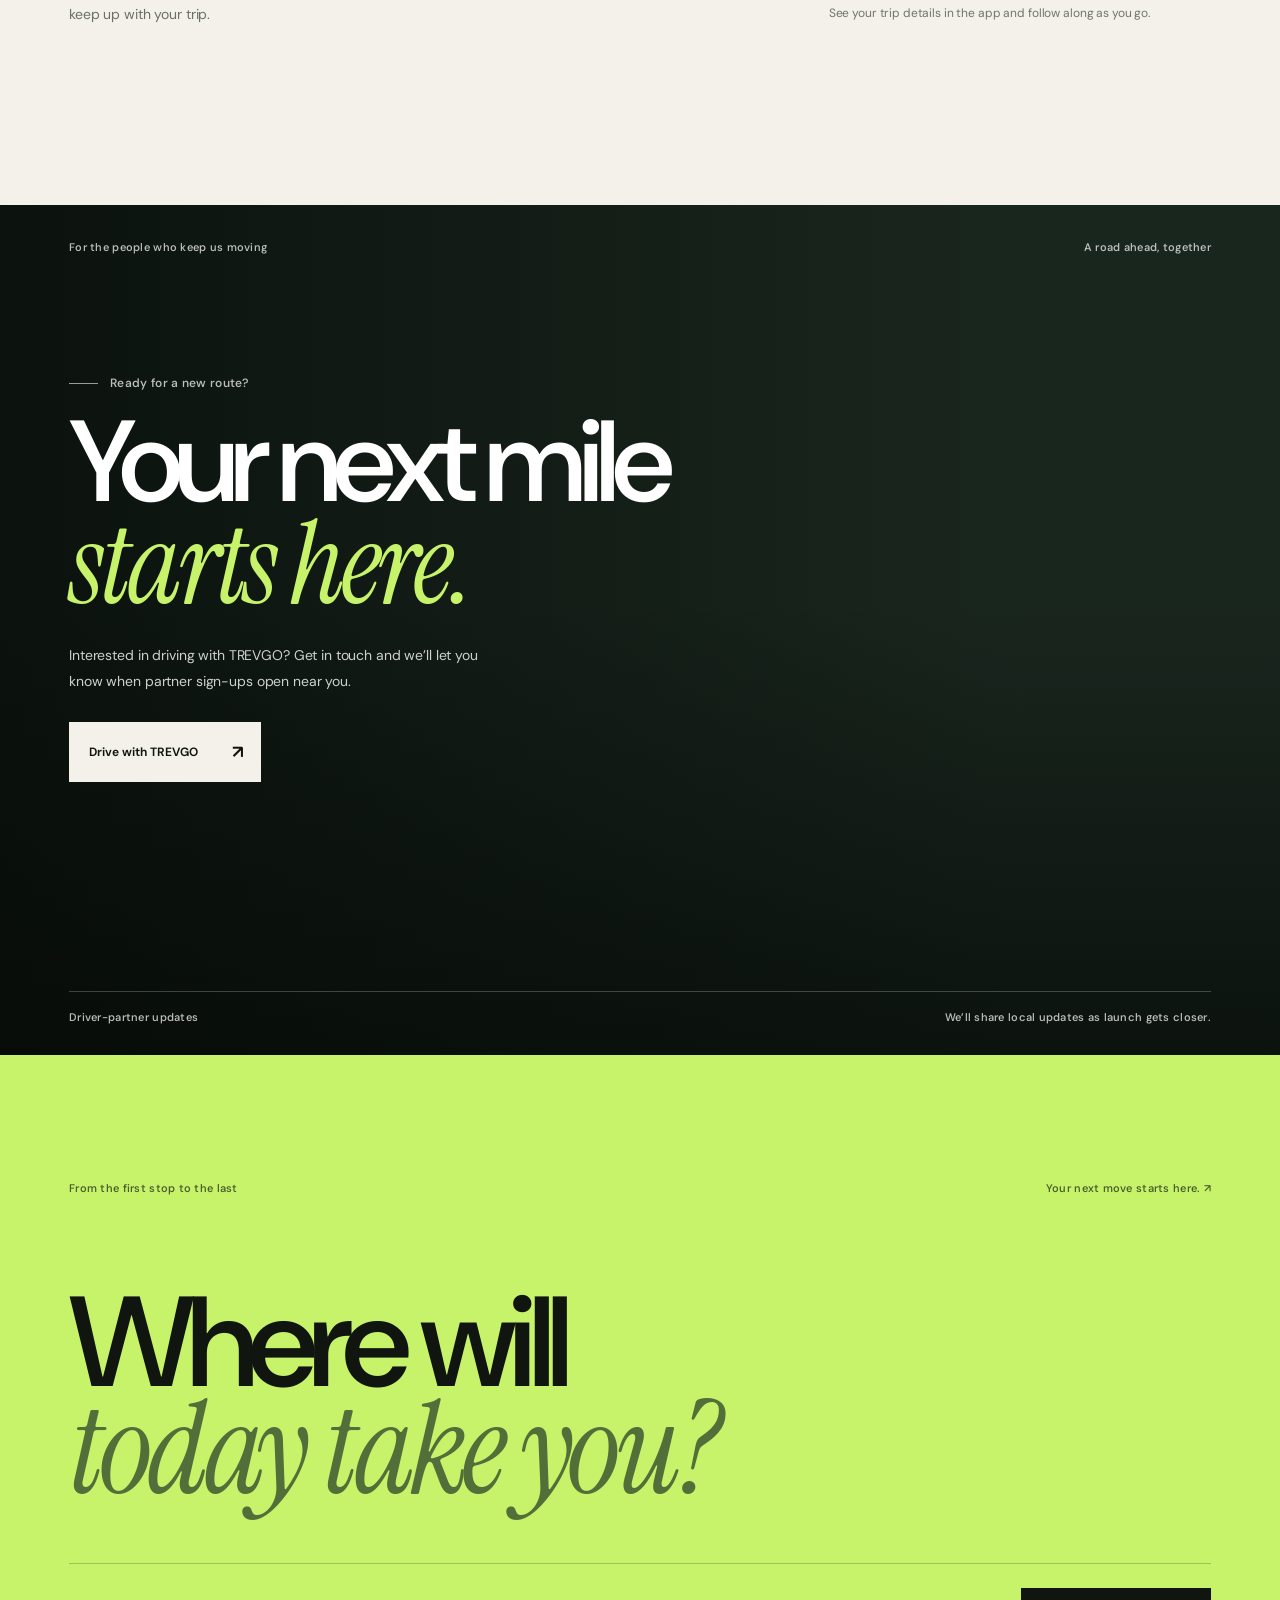
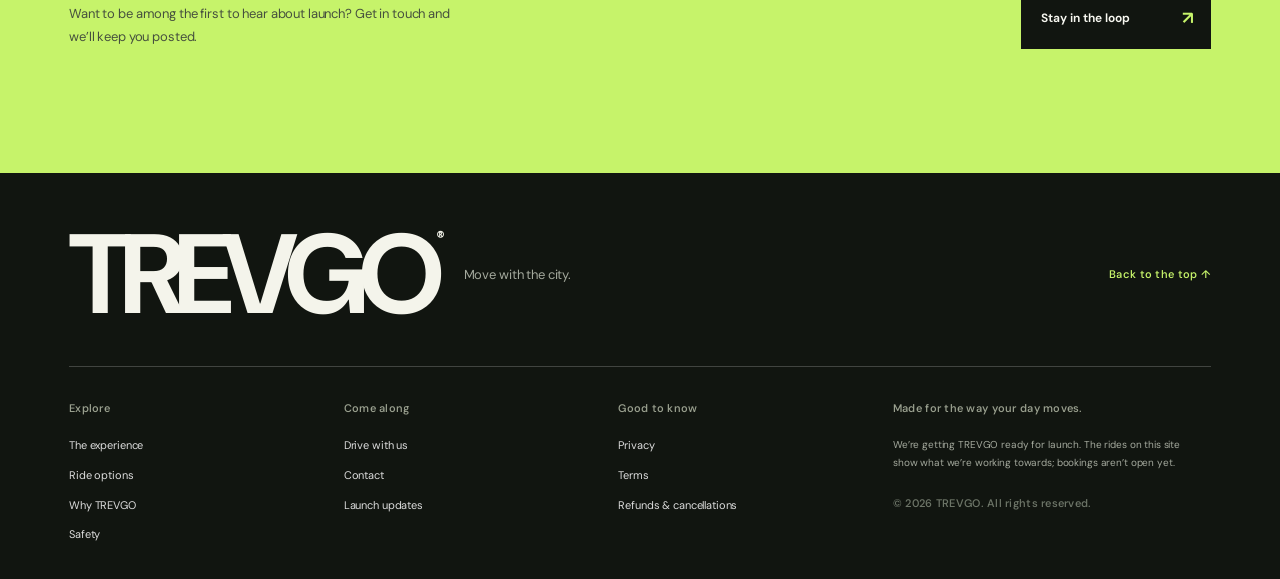
==== commit 348babd1: "Add files via upload" ====
--- a/index.html
+++ b/index.html
@@ -2,7 +2,37 @@
 <html lang="en">
 <head>
 <meta charset="utf-8">
-<meta name="viewport" content="width=device-width, initial-scale=1">
+<meta name="viewport" content="width=1024, initial-scale=1, minimum-scale=0.25, maximum-scale=2, user-scalable=yes">
+<script>
+(function(){
+  try {
+    var meta=document.querySelector('meta[name="viewport"]');
+    var screenWidth=(window.screen&&window.screen.width)||window.innerWidth||390;
+    var desktopWidth=1024;
+    if(meta){
+      if(screenWidth < desktopWidth){
+        var scale=Math.max(0.25,Math.min(1,screenWidth/desktopWidth));
+        meta.setAttribute('content','width='+desktopWidth+', initial-scale='+scale.toFixed(4)+', minimum-scale=0.25, maximum-scale=3, user-scalable=yes');
+      } else {
+        meta.setAttribute('content','width=device-width, initial-scale=1, minimum-scale=0.25, maximum-scale=3, user-scalable=yes');
+      }
+    }
+  } catch(e) {}
+})();
+</script>
+<script>
+(function () {
+  try {
+    var viewport = document.querySelector('meta[name="viewport"]');
+    var desktopWidth = 1024;
+    var screenWidth = (window.screen && window.screen.width) || window.innerWidth || 384;
+    var scale = screenWidth >= desktopWidth ? 1 : Math.max(0.25, screenWidth / desktopWidth);
+    if (viewport) viewport.setAttribute('content',
+      'width=' + desktopWidth + ', initial-scale=' + scale.toFixed(3) +
+      ', minimum-scale=0.25, maximum-scale=2, user-scalable=yes');
+  } catch (_) {}
+})();
+</script>
 <meta name="theme-color" content="#111510">
 <meta name="description" content="TREVGO is getting ready to bring bike, auto and taxi rides together in one easier way to get around.">
 <title>TREVGO — Move with the city</title>
@@ -98,6 +128,27 @@
     </div>
   </section>
 
+  <section class="road-film road-film-one" aria-label="The city in motion">
+    <div class="road-film-media"><video class="deferred-film" muted loop playsinline preload="metadata" poster="assets/city-auto.webp" data-src="assets/city-flow.mp4"></video></div>
+    <div class="road-film-shade"></div>
+    <div class="road-film-top"><span>STREET NOTES / 01</span><span>Everyday, everywhere</span></div>
+    <div class="road-film-copy"><p class="eyebrow eyebrow-light"><span class="eyebrow-rule"></span> The city never stands still</p><h2>Every turn has<br>a <em>story.</em></h2><p>From the first ride of the morning to the last trip home, life keeps moving. TREVGO is being built to move with it.</p></div>
+    <div class="road-film-foot"><span>Made for the rhythm of real life.</span><span>Keep moving <b>↗</b></span></div>
+  </section>
+
+  <section class="road-editorial" aria-label="The familiar way forward">
+    <div class="road-editorial-image"><img src="assets/yellow-taxi.webp" alt="A classic yellow city taxi moving through traffic" loading="lazy"><span class="road-image-index">02 / THE FAMILIAR</span></div>
+    <div class="road-editorial-copy"><p class="eyebrow"><span class="eyebrow-rule"></span> A city of a thousand routes</p><h2>Somewhere<br>to be.<br><em>A way to get there.</em></h2><p>Quick errands, long days, plans that change along the way. The right ride should feel like one less thing to figure out.</p><span class="road-editorial-note"><i></i> Bike · Auto · Taxi</span></div>
+  </section>
+
+  <section class="road-film road-film-three" aria-label="The road ahead">
+    <div class="road-film-media"><video class="deferred-film" muted loop playsinline preload="metadata" poster="assets/rain-auto.webp" data-src="assets/road-ahead.mp4"></video></div>
+    <div class="road-film-shade"></div>
+    <div class="road-film-top"><span>STREET NOTES / 03</span><span>For the road ahead</span></div>
+    <div class="road-film-copy"><p class="eyebrow eyebrow-light"><span class="eyebrow-rule"></span> Wherever the day leads</p><h2>More of life.<br><em>Less getting there.</em></h2><p>We believe the journey should fit around your day—not the other way around. That’s the idea behind TREVGO.</p></div>
+    <div class="road-film-foot"><span>Thoughtfully made for everyday journeys.</span><span>One city. Many ways forward.</span></div>
+  </section>
+
   <section class="manifesto-band">
     <div class="manifesto-image" role="img" aria-label="Traffic moving through a city at night"></div>
     <div class="manifesto-band-shade"></div>
--- a/styles.css
+++ b/styles.css
@@ -89,3 +89,21 @@
 .contact-form label{font-size:13px;font-weight:600;letter-spacing:0}
 .contact-form input,.contact-form textarea,.contact-form select{font-size:15px}
 .form-status{font-size:13px;line-height:1.6}
+
+
+/* Added cinematic road-story slides before section 04 */
+.road-film{height:min(900px,82vw);min-height:620px;position:relative;overflow:hidden;background:#101812;color:#fff;isolation:isolate}
+.road-film-media,.road-film-media video,.road-film-shade{position:absolute;inset:0;width:100%;height:100%}
+.road-film-media video{object-fit:cover;object-position:center;transform:scale(1.015)}
+.road-film-shade{background:linear-gradient(90deg,rgba(8,15,10,.76) 0%,rgba(8,15,10,.35) 52%,rgba(8,15,10,.12) 100%),linear-gradient(0deg,rgba(8,15,10,.45),transparent 35%);z-index:1;pointer-events:none}
+.road-film-top,.road-film-foot{position:absolute;left:var(--page);right:var(--page);display:flex;justify-content:space-between;gap:20px;font:10px var(--mono);letter-spacing:.04em;z-index:2;color:rgba(255,255,255,.78)}
+.road-film-top{top:34px}.road-film-foot{bottom:28px;padding-top:18px;border-top:1px solid rgba(255,255,255,.27)}
+.road-film-copy{position:absolute;z-index:2;left:clamp(28px,9vw,138px);top:50%;transform:translateY(-43%);max-width:720px;padding-right:var(--page)}
+.road-film-copy .eyebrow{margin-bottom:28px}.road-film-copy h2,.road-editorial-copy h2{font-size:clamp(64px,9.4vw,138px);letter-spacing:-.09em;line-height:.86;font-weight:550;margin:0 0 27px}.road-film-copy h2 em,.road-editorial-copy h2 em{font-family:'Instrument Serif',Georgia,serif;font-style:italic;font-weight:400;letter-spacing:-.055em;color:var(--lime)}
+.road-film-copy>p:last-child,.road-editorial-copy>p:not(.eyebrow){font-size:14px;line-height:1.85;max-width:390px;color:rgba(255,255,255,.79);margin:0}
+.road-editorial{display:grid;grid-template-columns:1.05fr .95fr;min-height:720px;background:var(--paper);color:var(--ink);align-items:stretch}
+.road-editorial-image{position:relative;min-height:650px;overflow:hidden;background:#28352b}.road-editorial-image img{width:100%;height:100%;position:absolute;inset:0;object-fit:cover;object-position:center 55%;filter:saturate(.88)}
+.road-image-index{position:absolute;left:var(--page);bottom:28px;color:#fff;font:10px var(--mono);text-shadow:0 1px 10px #000}
+.road-editorial-copy{align-self:center;padding:90px clamp(30px,7vw,105px)}.road-editorial-copy .eyebrow{margin-bottom:32px}.road-editorial-copy h2{font-size:clamp(58px,7vw,100px);margin-bottom:28px}.road-editorial-copy h2 em{color:#718d4c}.road-editorial-copy>p:not(.eyebrow){color:#6f7369;max-width:370px}.road-editorial-note{display:flex;align-items:center;gap:11px;margin-top:34px;font:10px var(--mono);color:#5d6558}.road-editorial-note i{display:block;width:7px;height:7px;border-radius:50%;background:var(--lime)}
+@media(max-width:760px){.road-film{height:78svh;min-height:590px;max-height:820px}.road-film-shade{background:linear-gradient(90deg,rgba(8,15,10,.65),rgba(8,15,10,.12)),linear-gradient(0deg,rgba(8,15,10,.48),transparent 52%)}.road-film-top,.road-film-foot{left:22px;right:22px;font-size:8px}.road-film-top{top:22px}.road-film-foot{bottom:20px;gap:12px}.road-film-copy{left:25px;right:15px;top:48%;padding-right:12px}.road-film-copy .eyebrow{margin-bottom:21px}.road-film-copy h2{font-size:clamp(60px,15vw,91px);margin-bottom:22px}.road-film-copy>p:last-child{font-size:12px;max-width:330px}.road-editorial{grid-template-columns:1fr;min-height:0}.road-editorial-image{min-height:105vw;height:105vw;max-height:650px}.road-editorial-copy{padding:70px 25px 78px}.road-editorial-copy .eyebrow{margin-bottom:25px}.road-editorial-copy h2{font-size:clamp(60px,14vw,88px)}.road-editorial-copy>p:not(.eyebrow){font-size:13px}.road-image-index{left:25px;bottom:23px}}
+
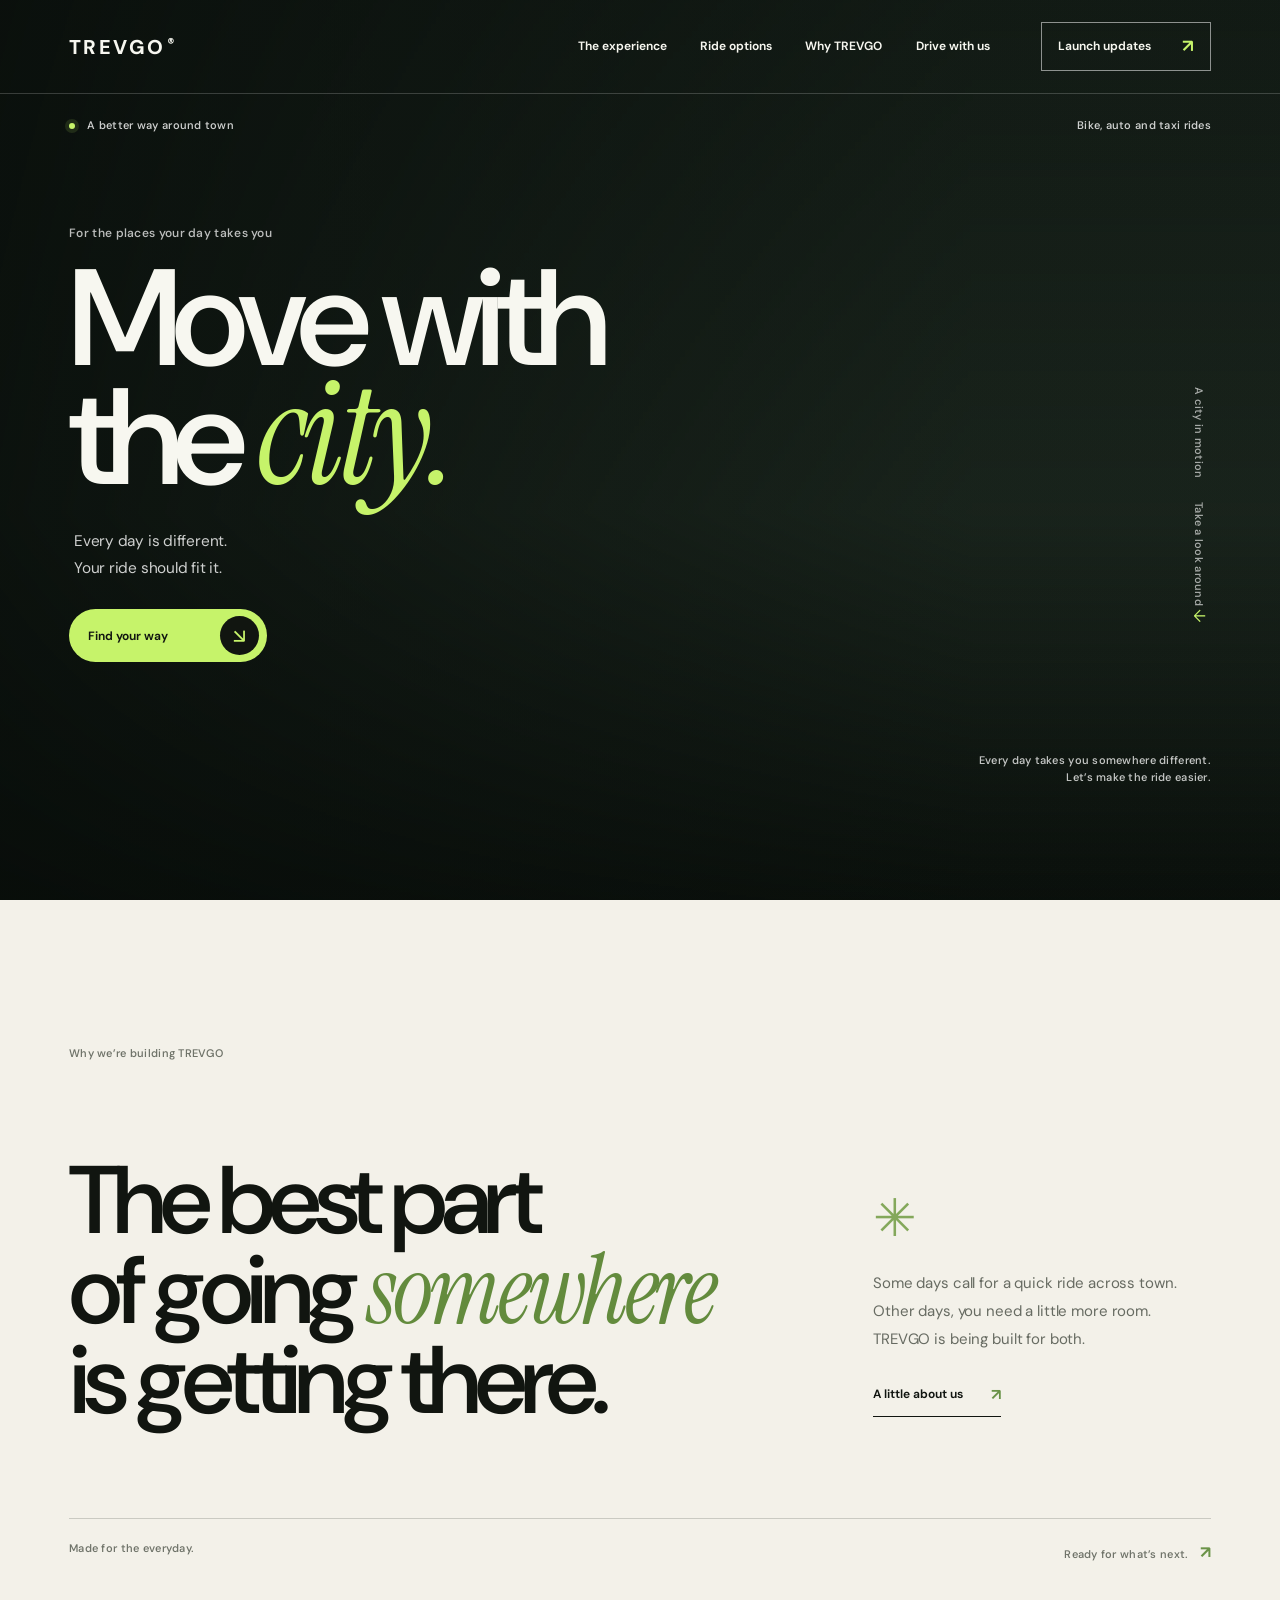
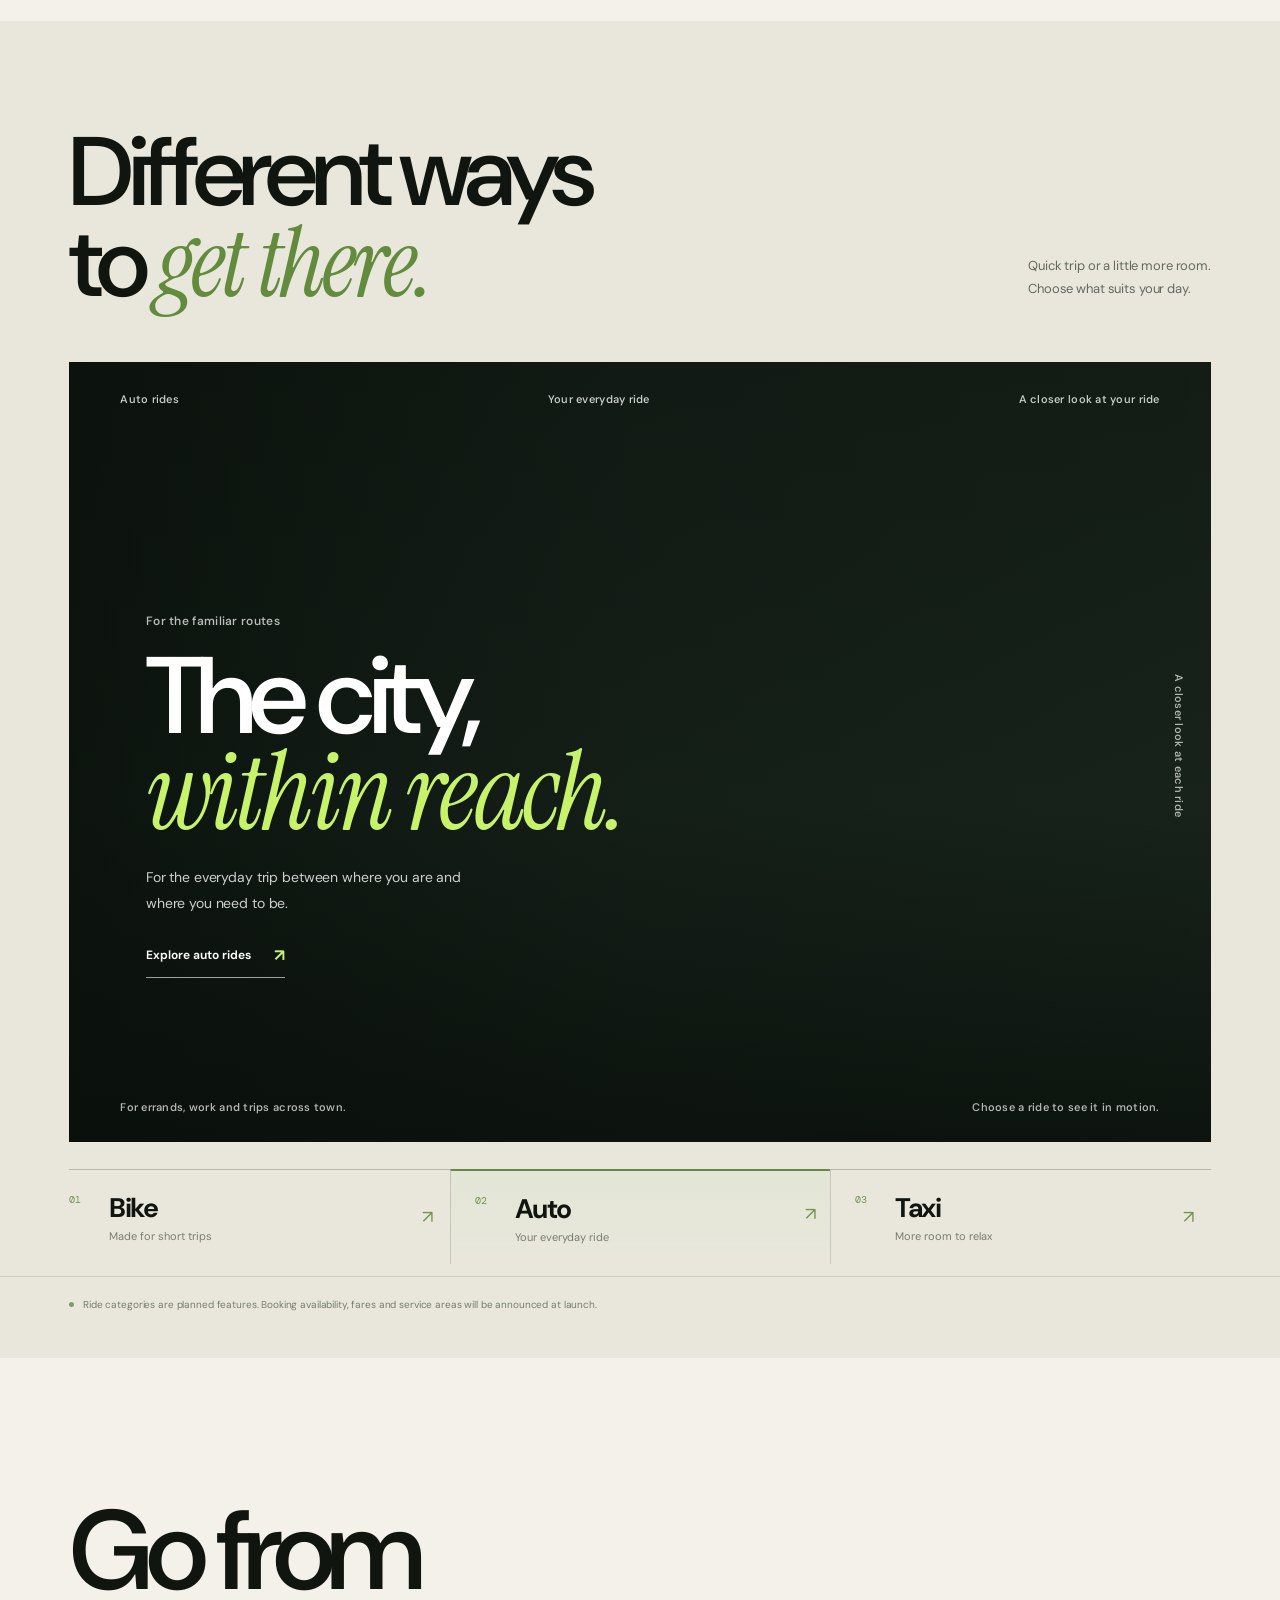
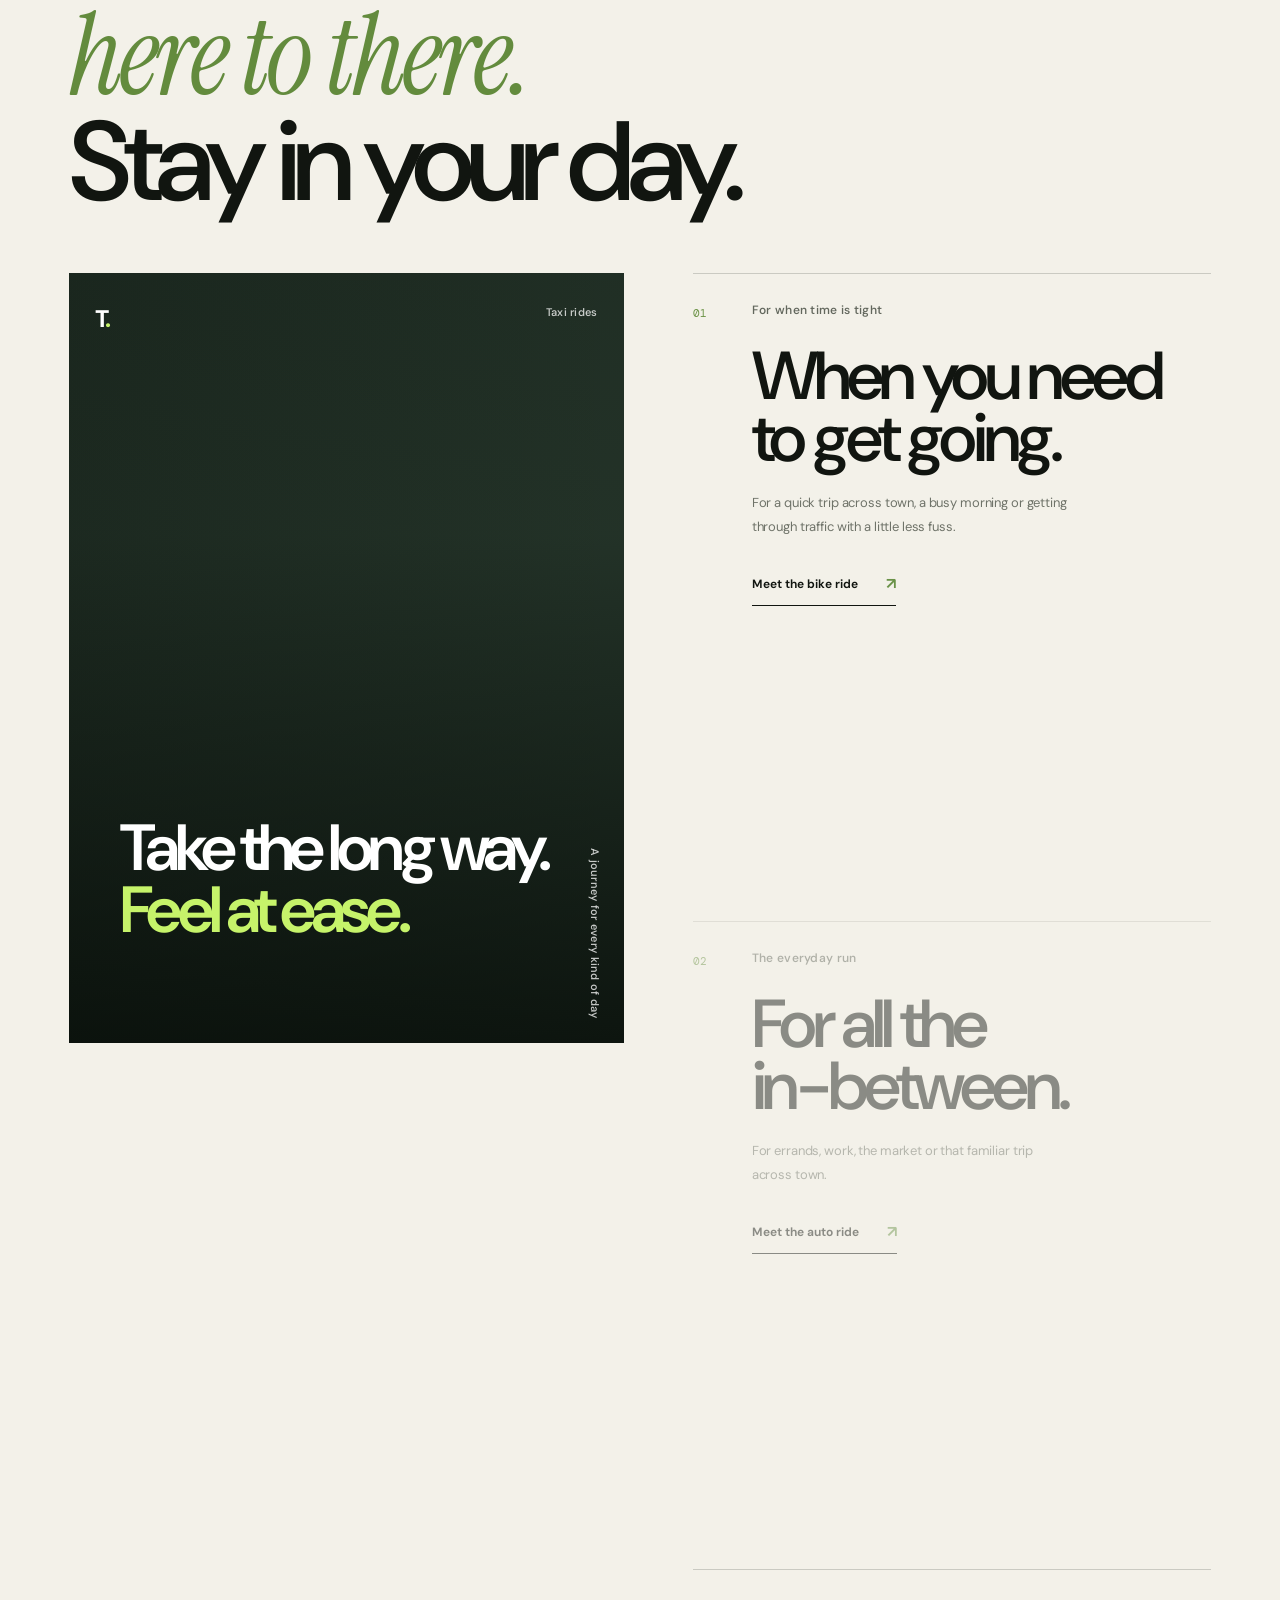
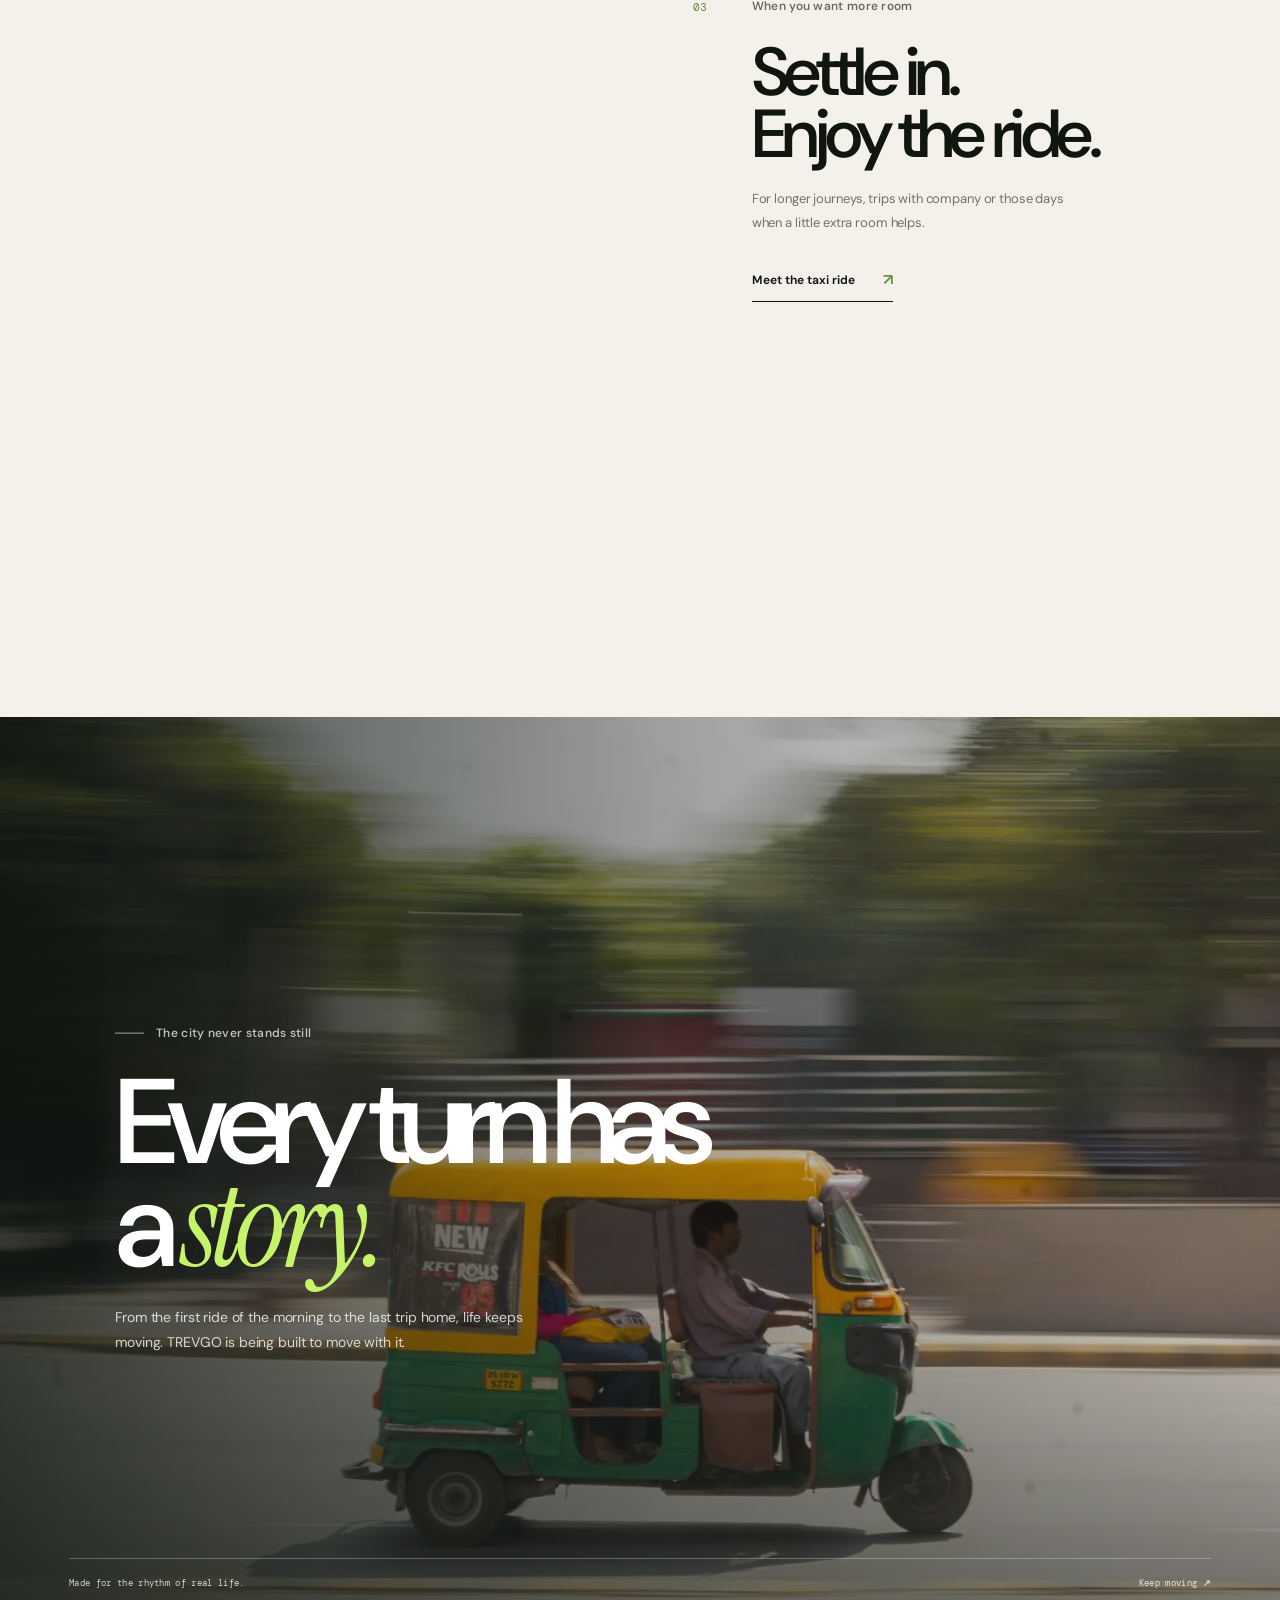
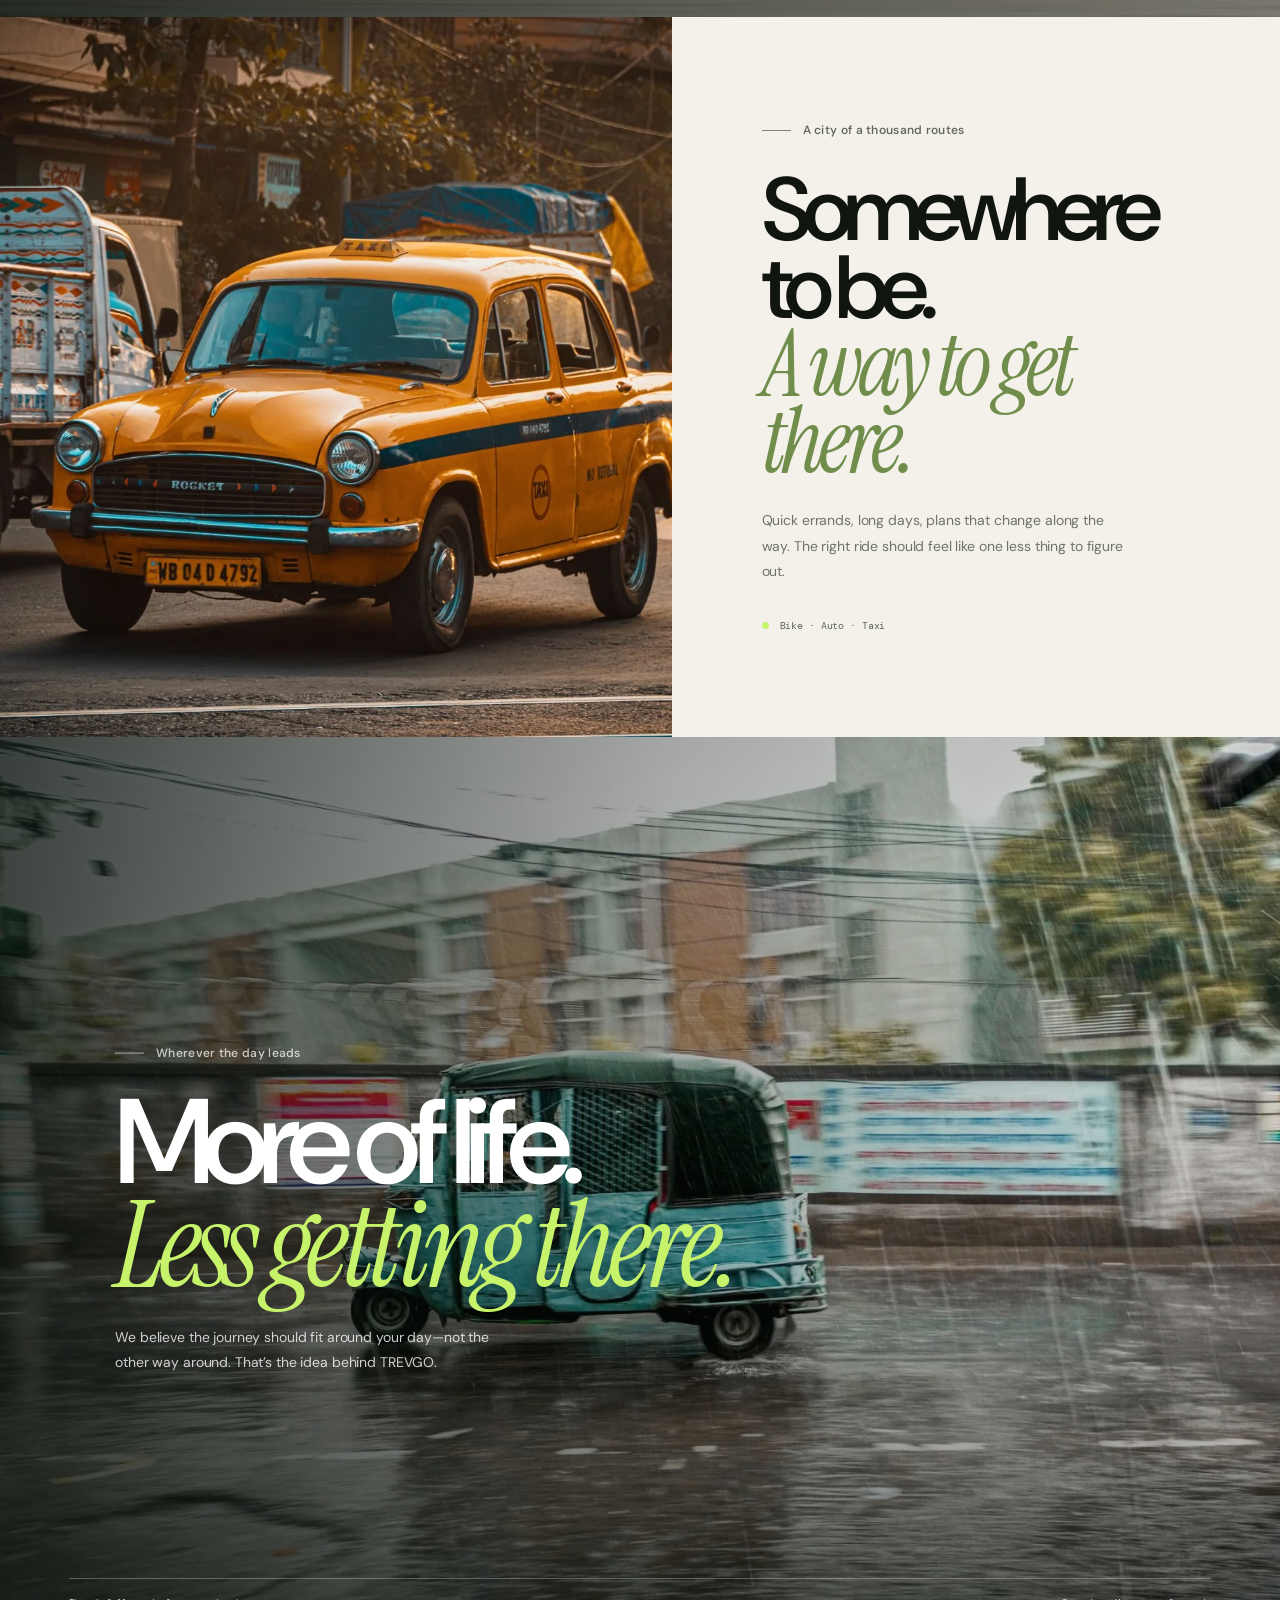
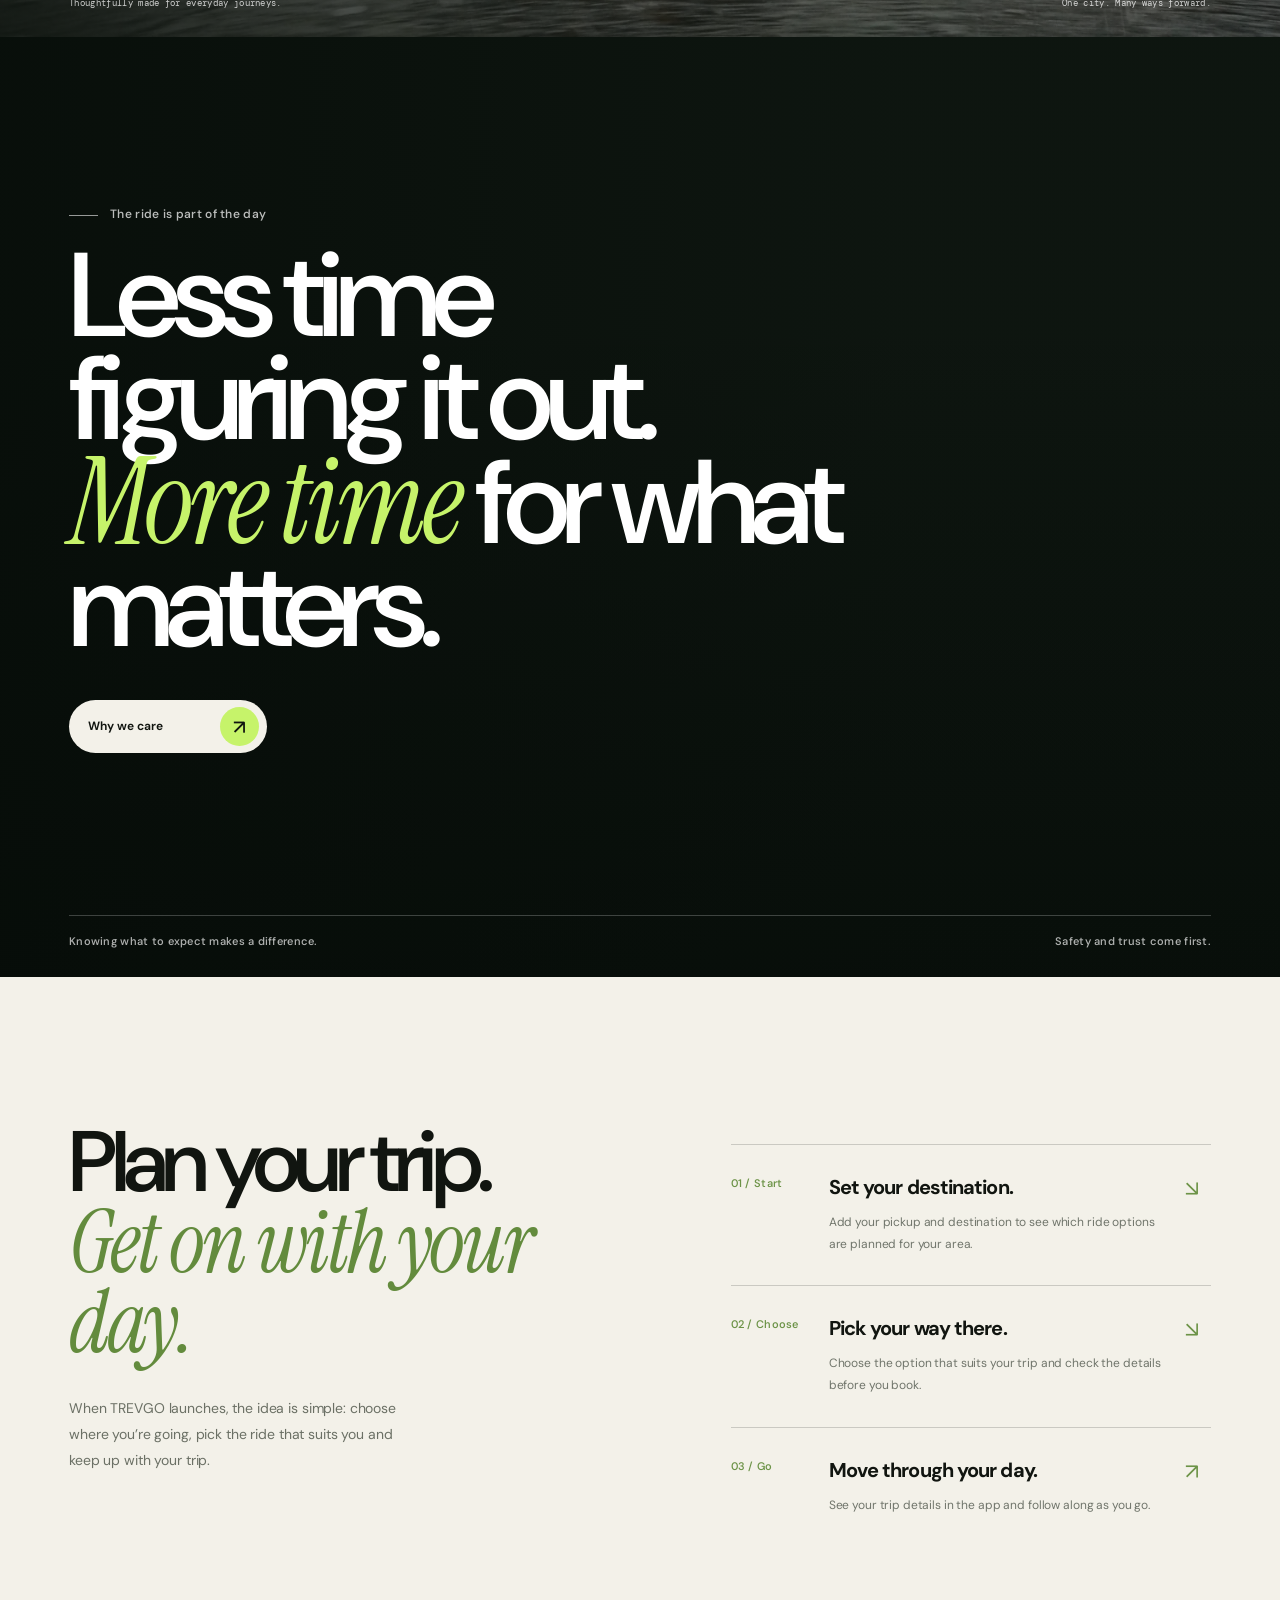
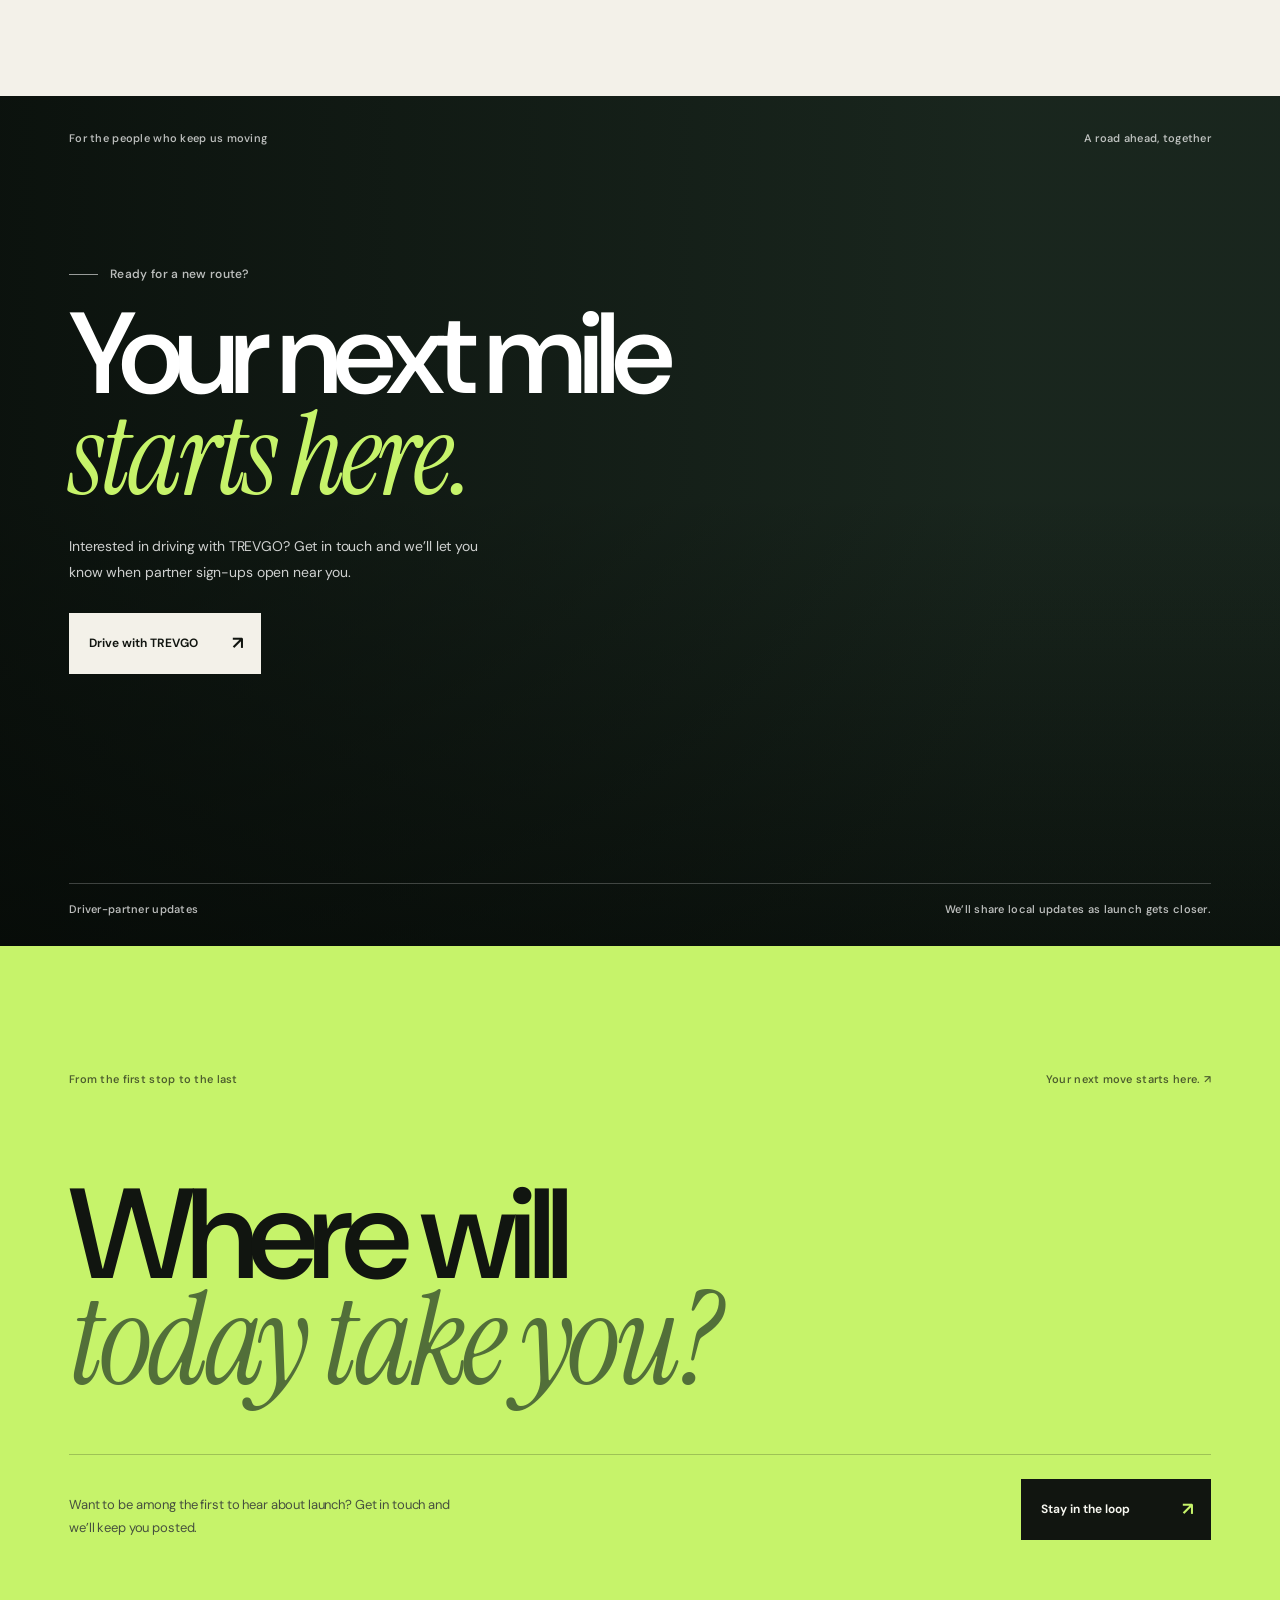
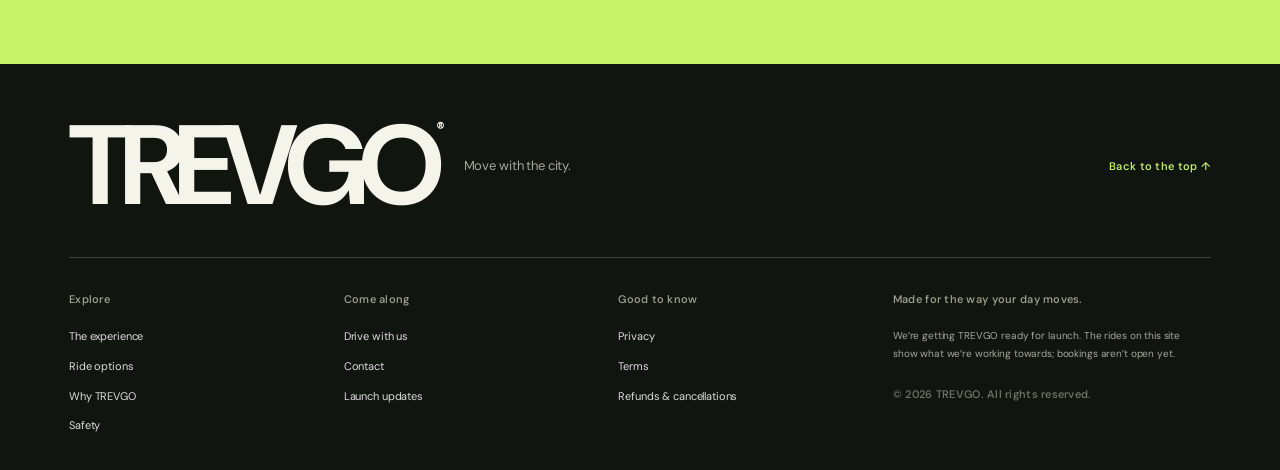
==== commit e911ae7e: "Add files via upload" ====
--- a/index.html
+++ b/index.html
@@ -2,31 +2,14 @@
 <html lang="en">
 <head>
 <meta charset="utf-8">
-<meta name="viewport" content="width=1024, initial-scale=1, minimum-scale=0.25, maximum-scale=2, user-scalable=yes">
-<script>
-(function(){
-  try {
-    var meta=document.querySelector('meta[name="viewport"]');
-    var screenWidth=(window.screen&&window.screen.width)||window.innerWidth||390;
-    var desktopWidth=1024;
-    if(meta){
-      if(screenWidth < desktopWidth){
-        var scale=Math.max(0.25,Math.min(1,screenWidth/desktopWidth));
-        meta.setAttribute('content','width='+desktopWidth+', initial-scale='+scale.toFixed(4)+', minimum-scale=0.25, maximum-scale=3, user-scalable=yes');
-      } else {
-        meta.setAttribute('content','width=device-width, initial-scale=1, minimum-scale=0.25, maximum-scale=3, user-scalable=yes');
-      }
-    }
-  } catch(e) {}
-})();
-</script>
+<meta name="viewport" content="width=1024, initial-scale=0.35, minimum-scale=0.25, maximum-scale=2, user-scalable=yes">
 <script>
 (function () {
   try {
     var viewport = document.querySelector('meta[name="viewport"]');
     var desktopWidth = 1024;
     var screenWidth = (window.screen && window.screen.width) || window.innerWidth || 384;
-    var scale = screenWidth >= desktopWidth ? 1 : Math.max(0.25, screenWidth / desktopWidth);
+    var scale = Math.max(0.25, Math.min(0.6, screenWidth / desktopWidth));
     if (viewport) viewport.setAttribute('content',
       'width=' + desktopWidth + ', initial-scale=' + scale.toFixed(3) +
       ', minimum-scale=0.25, maximum-scale=2, user-scalable=yes');
@@ -34,13 +17,235 @@
 })();
 </script>
 <meta name="theme-color" content="#111510">
+<!-- Desktop-layout mode: keeps the desktop composition on narrow screens; desktop CSS and content remain unchanged. -->
 <meta name="description" content="TREVGO is getting ready to bring bike, auto and taxi rides together in one easier way to get around.">
 <title>TREVGO — Move with the city</title>
-<link rel="icon" href="assets/favicon.svg" type="image/svg+xml">
+<link rel="icon" href="[data-uri]" type="image/svg+xml">
 <link rel="preconnect" href="https://fonts.googleapis.com">
 <link rel="preconnect" href="https://fonts.gstatic.com" crossorigin>
 <link href="https://fonts.googleapis.com/css2?family=DM+Mono:wght@400;500&family=DM+Sans:wght@400;450;500;550;600;650;700;750;800&family=Instrument+Serif:ital@0;1&display=swap" rel="stylesheet">
-<link rel="stylesheet" href="styles.css">
+<style>
+:root{--ink:#111510;--ink-2:#1a201a;--paper:#f3f1e9;--paper-2:#e9e7dc;--white:#f7f7f0;--lime:#c6f36a;--green:#536f43;--muted:#979b90;--line:rgba(20,25,19,.18);--line-light:rgba(255,255,255,.22);--font:'Manrope',Arial,sans-serif;--mono:'DM Mono',monospace;--page:clamp(22px,5.4vw,92px);--ease:cubic-bezier(.22,.75,.22,1)}
+*{box-sizing:border-box}html{scroll-behavior:smooth;scroll-padding-top:86px}body{margin:0;background:var(--paper);color:var(--ink);font-family:var(--font);font-size:15px;line-height:1.6;-webkit-font-smoothing:antialiased}body,button,input{font-family:var(--font)}button,a{-webkit-tap-highlight-color:transparent}a{color:inherit;text-decoration:none}button{color:inherit}button:focus-visible,a:focus-visible,input:focus-visible{outline:2px solid var(--green);outline-offset:4px}::selection{background:var(--lime);color:var(--ink)}img,video{max-width:100%}.scroll-progress{position:fixed;z-index:1001;top:0;left:0;width:100%;height:2px;pointer-events:none}.scroll-progress span{display:block;width:0;height:100%;background:var(--lime);box-shadow:0 0 12px #c6f36a66}.site-header{position:absolute;z-index:100;top:0;left:0;width:100%;height:94px;padding:0 var(--page);display:flex;align-items:center;justify-content:space-between;color:var(--white);border-bottom:1px solid rgba(255,255,255,.19);transition:background .45s,color .45s,height .45s,border-color .45s}.site-header.is-scrolled{position:fixed;height:72px;background:rgba(243,241,233,.94);backdrop-filter:blur(18px);color:var(--ink);border-color:var(--line)}.wordmark{font-weight:800;letter-spacing:.11em;font-size:20px;line-height:1}.wordmark span,.footer-wordmark span{font-family:var(--mono);font-size:9px;vertical-align:top;margin-left:3px;letter-spacing:0}.desktop-nav{display:flex;align-items:center;gap:clamp(18px,2.6vw,44px);margin-left:auto;margin-right:clamp(24px,4vw,66px)}.desktop-nav a{font-size:11px;font-weight:700;letter-spacing:.015em;opacity:.88;transition:opacity .25s}.desktop-nav a:hover{opacity:.55}.header-cta{display:flex;gap:24px;align-items:center;justify-content:space-between;padding:13px 16px;border:1px solid rgba(255,255,255,.52);min-width:170px;font-size:11px;font-weight:800;transition:background .3s,color .3s,border-color .3s}.header-cta span{font-size:18px;color:var(--lime);line-height:1}.site-header.is-scrolled .header-cta{border-color:var(--ink)}.site-header.is-scrolled .header-cta:hover{background:var(--ink);color:var(--paper)}.menu-toggle,.mobile-nav{display:none}.cinema-hero{height:min(920px,100svh);min-height:700px;position:relative;overflow:hidden;background:#121813;color:var(--white);isolation:isolate}.hero-film,.hero-film video,.hero-shade{position:absolute;inset:0;width:100%;height:100%}.hero-film{overflow:hidden;background:#1b261e url('https://images.pexels.com/videos/9935078/pexels-photo-9935078.jpeg?auto=compress&cs=tinysrgb&w=2200') center 54%/cover no-repeat}.hero-film video{object-fit:cover;object-position:center 54%;transform:scale(1.015);animation:filmSettle 1.9s var(--ease) both}.hero-shade{z-index:1;background:linear-gradient(90deg,rgba(8,13,10,.77) 0%,rgba(9,14,11,.36) 41%,rgba(9,13,10,.03) 76%),linear-gradient(0deg,rgba(6,10,7,.78) 0%,rgba(7,11,8,.08) 43%,rgba(4,8,6,.37) 100%)}.hero-topline{position:absolute;z-index:2;top:117px;left:var(--page);right:var(--page);display:flex;justify-content:space-between;gap:20px;color:rgba(255,255,255,.8);font:10px var(--mono);letter-spacing:.1em}.live-dot{display:inline-block;width:6px;height:6px;border-radius:50%;background:var(--lime);box-shadow:0 0 0 4px #c6f36a1e;margin-right:9px;vertical-align:middle}.hero-title-wrap{position:absolute;z-index:2;top:clamp(205px,25vh,270px);left:var(--page);max-width:780px}.eyebrow{font:10px var(--mono);letter-spacing:.12em;text-transform:uppercase;margin:0 0 20px;color:#62675d;display:flex;align-items:center;gap:12px}.eyebrow-light{color:rgba(255,255,255,.72)}.eyebrow-rule{display:inline-block;width:29px;height:1px;background:currentColor;opacity:.8}.hero-title-wrap h1{font-size:clamp(76px,10.7vw,166px);font-weight:600;letter-spacing:-.09em;line-height:.82;margin:0 0 34px;max-width:800px}.hero-title-wrap h1 em,.display-heading em,.stage-copy h3 em,.manifesto-band-copy h2 em,.partner-content h2 em{font-style:normal;color:var(--lime)}.hero-title-wrap h1 em{font-weight:500;letter-spacing:-.095em}.hero-deck{margin:0 0 28px 5px;color:rgba(255,255,255,.8);font-size:clamp(14px,1.2vw,17px);line-height:1.75;letter-spacing:-.015em}.circle-cta{display:inline-flex;align-items:center;justify-content:space-between;gap:36px;min-width:198px;background:var(--lime);color:var(--ink);padding:7px 8px 7px 19px;font-size:11px;font-weight:800;border-radius:100px;transition:transform .3s var(--ease),background .3s}.circle-cta b{display:grid;place-items:center;width:39px;height:39px;background:var(--ink);color:var(--lime);border-radius:50%;font-size:20px;font-weight:500;transition:transform .3s}.circle-cta:hover{transform:translateY(-3px);background:#d4ff7e}.circle-cta:hover b{transform:rotate(-45deg)}.hero-edge-note{position:absolute;z-index:2;right:var(--page);top:43%;writing-mode:vertical-rl;display:flex;align-items:center;gap:24px;font:9px var(--mono);letter-spacing:.16em;color:rgba(255,255,255,.62)}.hero-edge-note b{font-size:16px;color:var(--lime);font-weight:400}.hero-caption{position:absolute;z-index:2;right:var(--page);bottom:115px;display:flex;align-items:flex-start;gap:25px;font:9px/1.9 var(--mono);letter-spacing:.08em;color:rgba(255,255,255,.75)}.caption-number{color:var(--lime)}.hero-edge-note,.hero-caption{animation:fadeUp 1s .2s both}.hero-title-wrap .eyebrow{animation:fadeUp 1s .1s both}.hero-title-wrap h1{animation:fadeUp 1.2s .16s both}.hero-title-wrap .hero-deck{animation:fadeUp 1.1s .27s both}.hero-title-wrap .circle-cta{animation:fadeUp 1.1s .37s both}.section-shell{padding-left:var(--page);padding-right:var(--page)}.intro-section{padding-top:145px;padding-bottom:55px;background:var(--paper)}.section-label,.intro-bottom,.final-cta-top{display:flex;justify-content:space-between;gap:20px;font:9px var(--mono);letter-spacing:.13em;color:#6f7369}.section-label{padding-bottom:44px;border-bottom:1px solid var(--line)}.intro-layout{display:grid;grid-template-columns:1.35fr .65fr;gap:8vw;padding:70px 0 92px;align-items:end}.display-heading{margin:0;font-size:clamp(47px,7.5vw,112px);line-height:.94;letter-spacing:-.088em;font-weight:600}.display-heading em{color:#638b3d;font-weight:500}.intro-aside{position:relative;max-width:330px;padding-bottom:9px}.big-asterisk{font-size:52px;line-height:1;color:#84a85b;display:block;margin-bottom:26px}.intro-aside p{font-size:15px;line-height:1.85;color:#676b62;margin:0 0 26px;max-width:320px}.line-link{display:inline-flex;gap:28px;align-items:center;font-size:11px;font-weight:800;border-bottom:1px solid currentColor;padding-bottom:8px;transition:gap .3s,color .3s}.line-link span{color:#6a9248;font-size:16px}.line-link:hover{gap:38px;color:#658840}.intro-bottom{border-top:1px solid var(--line);padding-top:21px}.intro-bottom b{color:#6b9348;font-size:17px;margin-left:8px}.ride-explorer{background:var(--paper-2);padding-top:105px;padding-bottom:45px;overflow:hidden}.ride-explorer-header{display:grid;grid-template-columns:1fr auto;gap:0 50px;align-items:end;padding-bottom:52px}.ride-explorer-header .eyebrow{grid-column:1/-1;margin-bottom:25px}.ride-explorer-header .display-heading{font-size:clamp(54px,7.6vw,112px)}.ride-explorer-note{font-size:13px;line-height:1.75;color:#636960;max-width:270px;margin:0 0 9px}.ride-stage-wrap{padding-left:var(--page);padding-right:var(--page)}.ride-stage{height:min(780px,67vw);min-height:520px;position:relative;color:white;background:#17231b;overflow:hidden;isolation:isolate}.ride-stage-image,.ride-stage-video,.ride-stage-shade{position:absolute;inset:0;width:100%;height:100%}.ride-stage-image{z-index:-2;background-position:center;background-size:cover;transform:scale(1.02);transition:opacity .6s,transform 1.2s var(--ease),background-image .5s}.ride-stage-video{z-index:-1;object-fit:cover;opacity:0;transition:opacity .7s}.ride-stage-video.is-playing{opacity:1}.ride-stage-video.is-fading-out{opacity:0}.ride-stage-shade{background:linear-gradient(90deg,rgba(8,13,9,.68),rgba(8,13,9,.2) 49%,rgba(8,13,9,.02)),linear-gradient(0deg,rgba(8,13,9,.68),transparent 43%,rgba(8,13,9,.28))}.stage-top{position:absolute;left:clamp(24px,4vw,62px);right:clamp(24px,4vw,62px);top:29px;display:flex;justify-content:space-between;font:9px var(--mono);letter-spacing:.13em;color:rgba(255,255,255,.78)}.stage-copy{position:absolute;left:clamp(28px,6vw,95px);top:50%;transform:translateY(-38%);max-width:510px}.stage-copy .eyebrow{margin-bottom:19px}.stage-copy h3{font-size:clamp(56px,8.5vw,118px);line-height:.88;letter-spacing:-.085em;margin:0 0 25px;font-weight:600}.stage-copy h3 em{color:var(--lime);font-weight:500}.stage-copy>p:not(.eyebrow){font-size:14px;line-height:1.8;color:rgba(255,255,255,.8);max-width:340px;margin:0 0 24px}.stage-link{display:inline-flex;align-items:center;gap:23px;border-bottom:1px solid rgba(255,255,255,.6);padding-bottom:8px;font-size:11px;font-weight:800}.stage-link span{font-size:17px;color:var(--lime)}.stage-bottom{position:absolute;bottom:26px;left:clamp(24px,4vw,62px);right:clamp(24px,4vw,62px);display:flex;justify-content:space-between;gap:16px;color:rgba(255,255,255,.7);font:9px var(--mono);letter-spacing:.1em}.stage-vertical{position:absolute;right:24px;top:40%;writing-mode:vertical-rl;font:8px var(--mono);letter-spacing:.15em;color:rgba(255,255,255,.68)}.ride-mode-bar{display:grid;grid-template-columns:repeat(3,1fr);padding-top:27px}.ride-mode{position:relative;display:grid;grid-template-columns:40px 1fr 28px;grid-template-rows:auto auto;align-items:center;text-align:left;background:transparent;border:0;border-top:1px solid rgba(18,23,17,.23);padding:20px 17px 20px 0;cursor:pointer;transition:border-color .25s,background .25s;min-width:0}.ride-mode+.ride-mode{padding-left:24px;border-left:1px solid rgba(18,23,17,.15)}.ride-mode.is-active{border-top:2px solid #668a46;background:linear-gradient(180deg,#dce5cf8a,transparent 100%)}.mode-index{grid-row:1/3;align-self:start;color:#71934e;font:10px var(--mono);padding-top:3px}.mode-name{font-size:clamp(19px,2.1vw,29px);font-weight:700;letter-spacing:-.055em}.mode-description{grid-column:2;font-size:11px;color:#787d72;padding-top:4px}.mode-arrow{grid-column:3;grid-row:1/3;align-self:center;justify-self:end;font-size:18px;color:#71934e;transition:transform .3s}.ride-mode:hover .mode-arrow,.ride-mode.is-active .mode-arrow{transform:translate(3px,-3px)}.ride-disclaimer{font-size:10px;color:#777b71;display:flex;align-items:center;margin-top:12px;padding-top:19px;border-top:1px solid rgba(18,23,17,.12)}.ride-disclaimer .live-dot{background:#7f9f5c;box-shadow:none;width:5px;height:5px}.scroll-story{padding:140px 0 100px;background:var(--paper)}.story-heading{margin-bottom:58px}.story-heading .eyebrow{margin-bottom:28px}.story-heading h2{font-size:clamp(57px,8.8vw,130px)}.story-layout{display:grid;grid-template-columns:minmax(0,1.03fr) minmax(0,.97fr);gap:var(--page);align-items:start}.story-visual-col{padding-left:var(--page)}.story-visual{height:calc(100vh - 130px);min-height:560px;max-height:830px;position:sticky;top:82px;overflow:hidden;background:#25352a;color:white;isolation:isolate}.story-visual-image,.story-visual-shade{position:absolute;inset:0;width:100%;height:100%}.story-visual-image{z-index:-2;background:center/cover no-repeat;transform:scale(1.04);transition:background-image .65s,transform 1.2s var(--ease),filter .7s}.story-visual-shade{z-index:-1;background:linear-gradient(180deg,rgba(5,10,6,.15) 0%,rgba(5,10,6,.07) 34%,rgba(5,10,6,.75) 100%),linear-gradient(90deg,rgba(5,10,6,.22),transparent)}.story-mark{position:absolute;top:26px;left:26px;font-size:24px;font-weight:800;letter-spacing:-.08em}.story-mark span{color:var(--lime)}.story-index,.story-credit{position:absolute;right:26px;top:31px;font:9px var(--mono);letter-spacing:.13em;color:rgba(255,255,255,.76)}.story-quote{position:absolute;left:clamp(25px,4vw,59px);bottom:clamp(62px,8vw,110px);font-size:clamp(40px,5.1vw,76px);font-weight:600;line-height:.95;letter-spacing:-.075em;transition:opacity .35s,transform .4s}.story-quote em{font-style:normal;color:var(--lime)}.story-credit{top:auto;bottom:25px;writing-mode:vertical-rl;right:21px;font-size:8px}.story-chapters{padding-right:var(--page)}.story-chapter{min-height:72vh;display:grid;grid-template-columns:35px 1fr;gap:24px;padding:28px 0 60px;border-top:1px solid var(--line);opacity:.46;transition:opacity .5s}.story-chapter.is-current{opacity:1}.chapter-number{font:11px var(--mono);color:#6c9347;padding-top:4px}.story-chapter .eyebrow{margin-bottom:25px}.story-chapter h3{font-size:clamp(44px,5.3vw,72px);letter-spacing:-.08em;line-height:.92;font-weight:600;margin:0 0 22px}.story-chapter>div>p:not(.eyebrow){max-width:320px;color:#6f7369;font-size:13px;line-height:1.85;margin:0 0 29px}.manifesto-band{height:min(940px,88vw);min-height:710px;position:relative;overflow:hidden;background:#101812;color:white;isolation:isolate}.manifesto-image,.manifesto-band-shade{position:absolute;inset:0;width:100%;height:100%}.manifesto-image{z-index:-2;background:center 56%/cover no-repeat url('https://images.pexels.com/videos/9935078/pexels-photo-9935078.jpeg?auto=compress&cs=tinysrgb&w=2200');transform:scale(1.04);transition:transform 1.5s var(--ease)}.manifesto-band-shade{z-index:-1;background:linear-gradient(90deg,rgba(6,12,8,.76),rgba(6,12,8,.23) 70%),linear-gradient(0deg,rgba(6,12,8,.72),transparent 70%)}.manifesto-band-top,.manifesto-band-foot{position:absolute;left:var(--page);right:var(--page);display:flex;justify-content:space-between;gap:20px;font:9px var(--mono);letter-spacing:.13em;color:rgba(255,255,255,.67)}.manifesto-band-top{top:34px}.manifesto-band-foot{bottom:28px;border-top:1px solid var(--line-light);padding-top:17px}.manifesto-band-copy{position:absolute;top:18%;left:var(--page);max-width:870px}.manifesto-band-copy h2{font-size:clamp(62px,9.3vw,142px);line-height:.87;letter-spacing:-.09em;font-weight:600;margin:0 0 42px}.manifesto-band-copy h2 em{color:var(--lime);font-weight:500}.circle-cta-light{background:var(--paper);color:var(--ink)}.circle-cta-light b{background:var(--lime);color:var(--ink)}.how-section{padding-top:145px;padding-bottom:150px;display:grid;grid-template-columns:1fr .9fr;gap:10vw}.how-title .eyebrow{margin-bottom:28px}.how-title .display-heading{font-size:clamp(48px,6.7vw,99px)}.how-intro{max-width:345px;color:#6b7065;font-size:14px;line-height:1.85;margin-top:32px}.how-steps{padding-top:22px}.how-step{display:grid;grid-template-columns:80px 1fr 26px;gap:18px;border-top:1px solid var(--line);padding:25px 0 30px;align-items:start}.step-count{font:9px var(--mono);letter-spacing:.1em;color:#6c9347;padding-top:5px}.how-step h3{font-size:20px;letter-spacing:-.045em;margin:0 0 8px}.how-step p{font-size:12px;line-height:1.8;color:#70756b;margin:0;max-width:335px}.step-symbol{font-size:22px;color:#6c9347;transition:transform .3s}.how-step:hover .step-symbol{transform:translate(4px,-4px)}.partner-film{position:relative;height:min(850px,90vw);min-height:680px;overflow:hidden;background:#111810;color:white;isolation:isolate}.partner-video-wrap,.partner-video-wrap video,.partner-darken{position:absolute;inset:0;width:100%;height:100%}.partner-video-wrap{z-index:-2;background:#1c2a21 url('https://images.pexels.com/videos/34394431/pexels-photo-34394431.jpeg?auto=compress&cs=tinysrgb&w=2000') center/cover no-repeat}.partner-video-wrap video{object-fit:cover;object-position:center 48%;transform:scale(1.025)}.partner-darken{z-index:-1;background:linear-gradient(90deg,rgba(5,9,6,.72),rgba(5,9,6,.12) 78%),linear-gradient(0deg,rgba(5,9,6,.67),transparent 53%)}.partner-overline,.partner-bottom{position:absolute;left:var(--page);right:var(--page);display:flex;justify-content:space-between;gap:20px;font:9px var(--mono);letter-spacing:.13em;color:rgba(255,255,255,.72)}.partner-overline{top:34px}.partner-content{position:absolute;left:var(--page);top:20%;max-width:750px}.partner-content h2{font-size:clamp(65px,9vw,132px);line-height:.88;letter-spacing:-.09em;font-weight:600;margin:0 0 28px}.partner-content h2 em{font-weight:500}.partner-content>p:not(.eyebrow){max-width:415px;font-size:14px;line-height:1.85;color:rgba(255,255,255,.8);margin:0 0 27px}.button{display:inline-flex;align-items:center;justify-content:space-between;gap:34px;min-width:190px;padding:15px 17px 15px 20px;font-size:11px;font-weight:800;transition:transform .25s,background .25s,color .25s}.button span{font-size:18px}.button-cream{background:var(--paper);color:var(--ink)}.button-cream:hover{background:var(--lime);transform:translateY(-3px)}.partner-bottom{bottom:29px;border-top:1px solid var(--line-light);padding-top:17px}.final-cta{padding-top:125px;padding-bottom:124px;background:var(--lime)}.final-cta-top{color:rgba(17,21,16,.68)}.final-cta h2{font-size:clamp(70px,10vw,148px);line-height:.83;letter-spacing:-.095em;margin:94px 0 60px}.final-cta h2 em{color:#526f39;font-weight:500}.final-cta-bottom{display:flex;justify-content:space-between;align-items:end;gap:30px;border-top:1px solid rgba(17,21,16,.22);padding-top:24px}.final-cta-bottom p{font-size:13px;line-height:1.8;color:#46503e;max-width:390px;margin:0}.button-dark{background:var(--ink);color:var(--white)}.button-dark span{color:var(--lime)}.button-dark:hover{background:#273126;transform:translateY(-3px)}.site-footer{background:#111510;color:#f4f4eb;padding:57px var(--page) 35px}.footer-main{display:grid;grid-template-columns:1fr 1fr 1fr;align-items:center;gap:20px;padding-bottom:46px;border-bottom:1px solid rgba(255,255,255,.2)}.footer-wordmark{font-size:clamp(50px,8.8vw,122px);font-weight:700;letter-spacing:-.1em;line-height:.8}.footer-wordmark span{font-size:11px;letter-spacing:0}.footer-main p{font-size:13px;color:#a4a99d}.footer-top{justify-self:end;font:9px var(--mono);letter-spacing:.1em;color:var(--lime)}.footer-links{display:grid;grid-template-columns:1fr 1fr 1fr 1.3fr;gap:30px;padding-top:33px}.footer-links>div{display:flex;flex-direction:column;align-items:flex-start;gap:11px}.footer-links>div>span{font:9px var(--mono);letter-spacing:.12em;color:#9aa08f;margin-bottom:9px}.footer-links a{font-size:11px;color:#ddd;transition:color .2s}.footer-links a:hover{color:var(--lime)}.footer-note p{font-size:10px;line-height:1.75;color:#a4a99d;max-width:310px;margin:0}.footer-note small{margin-top:13px;color:#6c7467;font:9px var(--mono)}.reveal{opacity:0;transform:translateY(28px);transition:opacity .8s var(--ease),transform .8s var(--ease)}.reveal.is-visible{opacity:1;transform:translateY(0)}.story-visual.is-changing .story-quote{opacity:0;transform:translateY(12px)}@keyframes fadeUp{from{opacity:0;transform:translateY(22px)}to{opacity:1;transform:translateY(0)}}@keyframes filmSettle{from{transform:scale(1.08);filter:brightness(.7)}to{transform:scale(1.015);filter:brightness(1)}}
+/* Editorial subpages */
+.subpage{background:var(--paper);min-height:100vh}.subpage .site-header{position:relative;background:var(--ink);color:var(--white);height:82px}.subpage .site-header.is-scrolled{position:sticky;background:rgba(243,241,233,.94);color:var(--ink)}.subpage-hero{background:var(--ink);color:var(--white);padding:105px var(--page) 100px;position:relative;overflow:hidden}.subpage-hero:after{content:"";position:absolute;right:-10vw;bottom:-22vw;width:55vw;height:55vw;border-radius:50%;border:1px solid rgba(198,243,106,.24);box-shadow:0 0 0 65px rgba(198,243,106,.035),0 0 0 130px rgba(198,243,106,.025);pointer-events:none}.subpage-hero .eyebrow{color:rgba(255,255,255,.64)}.subpage-hero h1{font-size:clamp(62px,10vw,138px);line-height:.88;letter-spacing:-.09em;font-weight:600;max-width:1050px;margin:0;position:relative;z-index:1}.subpage-hero h1 em{font-style:normal;color:var(--lime)}.subpage-hero p:last-child{max-width:510px;color:#bbc0b5;line-height:1.85;font-size:14px;margin:30px 0 0;position:relative;z-index:1}.subpage-content{max-width:1000px;padding:75px var(--page) 130px;margin:0 auto}.subpage-content h2{font-size:28px;letter-spacing:-.06em;margin:49px 0 14px}.subpage-content h3{font-size:20px;margin:30px 0 10px}.subpage-content p,.subpage-content li{color:#5e645a;font-size:14px;line-height:1.9}.subpage-content ul{padding-left:20px}.subpage-content a{border-bottom:1px solid currentColor}.content-lead{font-size:19px!important;line-height:1.8!important;color:#373e34!important;max-width:760px}.subpage-content .notice{margin-top:35px;border-left:3px solid #8fb45c;padding:16px 20px;background:#e7e7db;color:#555e4c;font-size:12px;line-height:1.8}.contact-grid{display:grid;grid-template-columns:.8fr 1.2fr;gap:60px}.contact-card{background:#e8e6dc;padding:28px}.contact-card h2{margin-top:0}.contact-form{display:grid;gap:18px}.contact-form label{display:grid;gap:8px;font-size:11px;font-weight:800}.contact-form input,.contact-form textarea,.contact-form select{border:1px solid var(--line);background:rgba(255,255,255,.5);padding:14px;font:13px var(--font);border-radius:0}.contact-form textarea{min-height:130px;resize:vertical}.form-status{font-size:12px;color:#596e3d}
+@media(min-width:1500px){.hero-title-wrap{top:25vh}.cinema-hero{max-height:1080px}}
+@media(max-width:900px){:root{--page:30px}.site-header{height:77px}.desktop-nav,.header-cta{display:none}.menu-toggle{display:flex;width:44px;height:44px;border:1px solid rgba(255,255,255,.5);background:transparent;border-radius:50%;align-items:center;justify-content:center;flex-direction:column;gap:5px}.menu-toggle span{width:15px;height:1px;background:currentColor;display:block;transition:transform .25s}.site-header.is-scrolled .menu-toggle{border-color:var(--ink)}.menu-toggle[aria-expanded=true] span:first-child{transform:translateY(3px) rotate(45deg)}.menu-toggle[aria-expanded=true] span:last-child{transform:translateY(-3px) rotate(-45deg)}.mobile-nav{position:fixed;z-index:99;top:0;left:0;right:0;background:var(--paper);color:var(--ink);padding:100px var(--page) 30px;display:flex;flex-direction:column;gap:0;transform:translateY(-110%);transition:transform .5s var(--ease);box-shadow:0 20px 35px #00000014}.mobile-nav.is-open{transform:translateY(0)}.mobile-nav a{font-size:22px;font-weight:700;letter-spacing:-.05em;padding:15px 0;border-bottom:1px solid var(--line)}.cinema-hero{min-height:690px;height:93svh}.hero-topline{top:96px}.hero-title-wrap{top:25%}.hero-title-wrap h1{font-size:clamp(76px,14vw,120px)}.hero-edge-note{right:20px}.hero-caption{bottom:96px;left:var(--page);right:var(--page);justify-content:space-between}.intro-section{padding-top:95px}.intro-layout{grid-template-columns:1fr;gap:40px;padding:55px 0 70px}.intro-aside{max-width:430px;justify-self:end}.ride-explorer{padding-top:80px}.ride-explorer-header{grid-template-columns:1fr;gap:24px}.ride-explorer-note{max-width:400px}.ride-stage{height:70vw;min-height:520px}.stage-copy{top:45%;transform:translateY(-25%)}.story-layout{grid-template-columns:1fr;gap:0}.story-visual-col{padding:0 var(--page)}.story-visual{position:relative;top:0;height:68vw;min-height:420px;max-height:600px}.story-chapters{padding:0 var(--page)}.story-chapter{min-height:unset;padding:45px 0 56px;opacity:1}.story-chapter>div>p:not(.eyebrow){max-width:480px}.manifesto-band{min-height:690px;height:90vw}.manifesto-band-copy{top:17%}.how-section{grid-template-columns:1fr;gap:50px;padding-top:100px;padding-bottom:100px}.how-title .display-heading{font-size:clamp(58px,11vw,94px)}.partner-film{min-height:670px;height:85vw}.partner-content{top:18%}.footer-links{grid-template-columns:1fr 1fr;gap:35px 28px}.footer-note{grid-column:1/-1}.contact-grid{grid-template-columns:1fr;gap:30px}}
+@media(max-width:560px){:root{--page:21px}.site-header{height:68px}.wordmark{font-size:17px}.cinema-hero{height:90svh;min-height:680px}.hero-topline{top:87px;font-size:8px}.hero-title-wrap{top:27%;max-width:calc(100% - 45px)}.hero-title-wrap h1{font-size:clamp(70px,18vw,100px);margin-bottom:26px}.hero-deck{font-size:13px;margin-bottom:23px}.hero-edge-note{display:none}.hero-caption{bottom:29px;font-size:8px;line-height:1.7}.hero-caption span:last-child{max-width:190px;text-align:right}.section-label{font-size:8px;padding-bottom:24px}.intro-section{padding-top:70px;padding-bottom:34px}.display-heading{font-size:clamp(43px,12vw,62px)}.intro-layout{padding:43px 0 55px;gap:38px}.intro-aside{justify-self:start}.big-asterisk{font-size:42px;margin-bottom:17px}.intro-aside p{font-size:14px}.intro-bottom{font-size:7px;letter-spacing:.08em;padding-top:15px}.ride-explorer{padding-top:67px;padding-bottom:30px}.ride-explorer-header{padding-bottom:34px}.ride-explorer-header .display-heading{font-size:clamp(51px,13vw,72px)}.ride-explorer-note{font-size:12px}.ride-stage-wrap{padding:0}.ride-stage{height:620px;min-height:unset}.stage-top{top:18px;left:21px;right:21px;font-size:7px;letter-spacing:.08em}.stage-copy{left:25px;right:28px;top:44%;transform:translateY(-23%)}.stage-copy h3{font-size:clamp(59px,16vw,84px)}.stage-copy>p:not(.eyebrow){font-size:12px}.stage-vertical{display:none}.stage-bottom{left:21px;right:21px;bottom:19px;font-size:7px;letter-spacing:.06em}.stage-bottom span:last-child{display:none}.ride-mode-bar{padding-top:5px;grid-template-columns:repeat(3,minmax(0,1fr))}.ride-mode{grid-template-columns:22px 1fr 15px;padding:17px 4px 17px 0;gap:4px}.ride-mode+.ride-mode{padding-left:8px}.mode-index{font-size:8px}.mode-name{font-size:18px}.mode-description{font-size:9px;line-height:1.4}.mode-arrow{font-size:14px}.ride-disclaimer{font-size:9px;line-height:1.6;align-items:flex-start;padding-top:15px}.scroll-story{padding:78px 0 65px}.story-heading{margin-bottom:33px}.story-heading h2{font-size:clamp(53px,13vw,76px)}.story-visual-col{padding:0}.story-visual{height:118vw;min-height:430px;max-height:600px}.story-quote{left:24px;bottom:62px;font-size:clamp(43px,12vw,62px)}.story-mark{top:20px;left:21px}.story-index{top:24px;right:21px;font-size:8px}.story-chapters{padding:0 var(--page)}.story-chapter{grid-template-columns:24px 1fr;gap:14px;padding:34px 0 42px}.story-chapter h3{font-size:47px}.manifesto-band{height:740px;min-height:740px}.manifesto-band-top,.manifesto-band-foot{font-size:7px;letter-spacing:.075em}.manifesto-band-top span:last-child,.manifesto-band-foot span:last-child{max-width:155px;text-align:right}.manifesto-band-copy{top:16%;left:var(--page);right:var(--page)}.manifesto-band-copy h2{font-size:clamp(57px,15vw,82px);margin-bottom:33px}.how-section{padding-top:75px;padding-bottom:76px;gap:36px}.how-title .display-heading{font-size:clamp(55px,13vw,74px)}.how-intro{font-size:13px;margin-top:24px}.how-step{grid-template-columns:55px 1fr 18px;gap:8px;padding:22px 0 25px}.step-count{font-size:8px}.how-step h3{font-size:18px}.how-step p{font-size:11px}.partner-film{height:750px;min-height:750px}.partner-content{top:16%;left:var(--page);right:var(--page)}.partner-content h2{font-size:clamp(62px,15.5vw,88px)}.partner-content>p:not(.eyebrow){font-size:13px}.partner-overline,.partner-bottom{font-size:7px;letter-spacing:.075em}.partner-overline span:last-child,.partner-bottom span:last-child{max-width:160px;text-align:right}.final-cta{padding-top:77px;padding-bottom:76px}.final-cta-top{font-size:7px;letter-spacing:.08em}.final-cta-top span:last-child{max-width:125px;text-align:right}.final-cta h2{font-size:clamp(63px,17vw,92px);margin:62px 0 40px}.final-cta-bottom{align-items:flex-start;flex-direction:column;gap:24px}.final-cta-bottom p{font-size:12px}.site-footer{padding-top:38px;padding-bottom:27px}.footer-main{grid-template-columns:1fr auto;gap:18px;padding-bottom:29px}.footer-wordmark{font-size:clamp(52px,15vw,74px)}.footer-main p{grid-column:1;grid-row:2;margin:0}.footer-top{grid-column:2;grid-row:1/3;font-size:7px}.footer-links{gap:28px 19px;padding-top:27px}.footer-links>div>span{font-size:8px}.footer-links a{font-size:10px}.footer-note{grid-column:1/-1}.subpage .site-header{height:68px}.subpage-hero{padding-top:75px;padding-bottom:70px}.subpage-hero h1{font-size:clamp(58px,15vw,84px)}.subpage-content{padding-top:46px;padding-bottom:75px}.subpage-content h2{font-size:24px;margin-top:36px}.content-lead{font-size:17px!important}.contact-card{padding:22px}}
+@media(prefers-reduced-motion:reduce){html{scroll-behavior:auto}*,*::before,*::after{animation-duration:.01ms!important;animation-iteration-count:1!important;scroll-behavior:auto!important;transition-duration:.01ms!important}.reveal{opacity:1;transform:none}.hero-film video,.partner-video-wrap video{display:none}}
+/* Ride-category and contact details pages */
+.ride-page-list{padding:25px var(--page) 110px;background:var(--paper)}.ride-page-row{display:grid;grid-template-columns:1.15fr .85fr;gap:clamp(35px,7vw,110px);align-items:center;padding:55px 0;border-bottom:1px solid var(--line);scroll-margin-top:100px}.ride-page-row:first-child{padding-top:30px}.ride-page-row-reverse .ride-page-photo{order:2}.ride-page-row-reverse .ride-page-copy{order:1;padding-left:10%}.ride-page-photo{height:min(620px,55vw);min-height:360px;position:relative;overflow:hidden;background:#202b22}.ride-page-photo video{position:absolute;inset:0;width:100%;height:100%;object-fit:cover;transition:transform 1.3s var(--ease)}.ride-page-row:hover .ride-page-photo video{transform:scale(1.045)}.ride-page-photo:after{content:"";position:absolute;inset:0;background:linear-gradient(0deg,rgba(9,15,10,.55),transparent 42%);pointer-events:none}.ride-page-photo-label{position:absolute;z-index:1;bottom:22px;left:24px;color:white;font:9px var(--mono);letter-spacing:.1em}.ride-page-copy .eyebrow{margin-bottom:16px}.ride-page-copy h2{font-size:clamp(55px,8vw,110px);letter-spacing:-.09em;line-height:.86;font-weight:600;margin:0 0 24px}.ride-page-copy>p:not(.eyebrow){font-size:14px;line-height:1.9;color:#686e63;max-width:365px;margin:0 0 28px}.subpage-cta{padding:100px var(--page) 110px;background:var(--lime)}.subpage-cta h2{font-size:clamp(65px,10vw,135px);letter-spacing:-.09em;line-height:.87;margin:0 0 35px}.subpage-cta h2 em{font-style:normal;color:#4e6a35}.subpage-cta .eyebrow{color:#45523d}
+@media(max-width:900px){.ride-page-row{grid-template-columns:1fr;gap:28px;padding:42px 0}.ride-page-photo{height:65vw;min-height:320px}.ride-page-row-reverse .ride-page-photo,.ride-page-row-reverse .ride-page-copy{order:initial}.ride-page-row-reverse .ride-page-copy{padding-left:0}.ride-page-copy>p:not(.eyebrow){max-width:530px}.subpage-cta{padding-top:75px;padding-bottom:80px}}
+@media(max-width:560px){.ride-page-list{padding-bottom:65px}.ride-page-photo{height:100vw;min-height:330px;max-height:450px}.ride-page-row{padding:30px 0 35px}.ride-page-copy h2{font-size:65px}.ride-page-copy>p:not(.eyebrow){font-size:13px}.subpage-cta h2{font-size:clamp(62px,16vw,86px)}}
+.story-visual-video{position:absolute;inset:0;width:100%;height:100%;object-fit:cover;object-position:center;z-index:-1;opacity:0;transition:opacity .7s}.story-visual-video.is-playing{opacity:1}
+@media(min-width:901px){.story-visual-col{align-self:stretch}}
+@media(max-width:900px){.story-visual-col{position:sticky;top:70px;z-index:5;align-self:start;padding:0 var(--page)}.story-visual{position:relative;top:0;height:46svh;min-height:300px;max-height:520px}}
+@media(max-width:560px){.story-visual-col{top:64px;padding:0}.story-visual{height:39svh;min-height:270px;max-height:380px}.story-quote{font-size:clamp(36px,9.5vw,53px);bottom:48px}.story-credit{display:none}}
+
+
+/* HUMANER TYPE, CLEARER MICROCOPY, AND QUIETER MOTION */
+:root{--font:'DM Sans',Arial,sans-serif;--ease:cubic-bezier(.2,.72,.2,1)}
+body{font-family:var(--font);font-size:16px;line-height:1.7;letter-spacing:-.008em}
+.hero-title-wrap h1,.display-heading,.stage-copy h3,.manifesto-band-copy h2,.partner-content h2,.story-chapter h3,.final-cta h2,.subpage-hero h1,.ride-page-copy h2,.subpage-cta h2{font-family:'DM Sans',Arial,sans-serif;font-weight:550;letter-spacing:-.065em;text-wrap:balance}
+.hero-title-wrap h1 em,.display-heading em,.stage-copy h3 em,.manifesto-band-copy h2 em,.partner-content h2 em,.story-chapter h3 em,.final-cta h2 em,.subpage-hero h1 em,.subpage-cta h2 em{font-family:'Instrument Serif',Georgia,serif;font-style:italic;font-weight:400;letter-spacing:-.035em}
+.hero-title-wrap h1 em{font-size:1.06em;letter-spacing:-.04em}
+.eyebrow{font:550 12px/1.45 var(--font);letter-spacing:.025em;text-transform:none}
+.hero-topline,.hero-edge-note,.hero-caption,.section-label,.intro-bottom,.stage-top,.stage-bottom,.stage-vertical,.story-index,.story-credit,.manifesto-band-top,.manifesto-band-foot,.how-step .step-count,.partner-overline,.partner-bottom,.final-cta-top,.footer-top,.footer-links>div>span,.footer-note>span,.footer-note small,.ride-page-photo-label{font-family:var(--font);font-size:11px;line-height:1.5;font-weight:550;letter-spacing:.025em;text-transform:none}
+.desktop-nav a,.header-cta,.circle-cta,.line-link,.stage-link,.button{font-family:var(--font);font-size:12px;font-weight:650;letter-spacing:0}
+.desktop-nav a{position:relative;padding:9px 0;opacity:1}
+.desktop-nav a:after{content:"";position:absolute;left:0;right:0;bottom:1px;height:1px;background:currentColor;transform:scaleX(0);transform-origin:left;transition:transform .35s var(--ease)}
+.desktop-nav a:hover{opacity:1}.desktop-nav a:hover:after{transform:scaleX(1)}
+.hero-shade{overflow:hidden}
+.hero-shade:after{content:"";position:absolute;inset:0;pointer-events:none;opacity:0;background:radial-gradient(480px circle at var(--pointer-x,72%) var(--pointer-y,42%),rgba(198,243,106,.15),transparent 72%);transition:opacity .45s ease}
+.cinema-hero.has-pointer .hero-shade:after{opacity:1}
+.ride-stage-shade{position:absolute;inset:0;pointer-events:none;background:linear-gradient(90deg,rgba(8,13,9,.68),rgba(8,13,9,.2) 49%,rgba(8,13,9,.02)),linear-gradient(0deg,rgba(8,13,9,.68),transparent 43%,rgba(8,13,9,.28));transition:background .4s}
+.ride-stage-shade:after{content:"";position:absolute;inset:0;opacity:0;background:radial-gradient(390px circle at var(--pointer-x,70%) var(--pointer-y,45%),rgba(198,243,106,.12),transparent 72%);transition:opacity .4s}
+.ride-stage.has-pointer .ride-stage-shade:after{opacity:1}
+.stage-copy{transition:opacity .24s ease,transform .45s var(--ease)}
+.ride-stage.is-changing .stage-copy{opacity:0;transform:translateY(calc(-38% + 9px))}
+.ride-stage-image{transition:opacity .6s,transform 1.6s var(--ease),background-image .5s}
+.ride-stage:hover .ride-stage-image{transform:scale(1.065)}
+.story-visual-image,.manifesto-image{transition:transform 1.6s var(--ease),background-position 1.1s var(--ease)}
+.story-visual:hover .story-visual-image{transform:scale(1.035)}
+.big-asterisk{animation:asteriskDrift 22s linear infinite;transform-origin:center}
+@keyframes asteriskDrift{0%,100%{transform:rotate(0) translateY(0)}50%{transform:rotate(12deg) translateY(-3px)}}
+.line-link span,.stage-link span,.button span,.footer-top{transition:transform .35s var(--ease)}
+.line-link:hover span,.stage-link:hover span,.button:hover span,.footer-top:hover{transform:translate(3px,-2px)}
+.circle-cta,.button,.header-cta{transition:transform .45s var(--ease),background .35s,color .35s,border-color .35s}
+.circle-cta:hover,.button:hover,.header-cta:hover{transform:translateY(-2px)}
+.ride-mode{transition:border-color .35s,background .45s,transform .4s var(--ease)}
+.ride-mode:hover{transform:translateY(-2px)}
+.story-chapter .chapter-number{transition:color .35s,transform .35s var(--ease)}
+.story-chapter.is-current .chapter-number{color:#648840;transform:translateY(-2px)}
+.footer-links a{transition:transform .35s var(--ease),color .35s}
+.footer-links a:hover{transform:translateX(4px);color:#62873f}
+.reveal{transition:opacity .85s var(--ease),transform .85s var(--ease),filter .85s var(--ease);filter:blur(3px)}
+.reveal.is-visible{filter:blur(0)}
+@media(max-width:900px){
+  .hero-topline,.hero-caption,.section-label,.intro-bottom,.stage-top,.stage-bottom,.story-index,.manifesto-band-top,.manifesto-band-foot,.partner-overline,.partner-bottom,.final-cta-top,.footer-top,.footer-links>div>span,.footer-note>span,.footer-note small{font-size:10px;letter-spacing:.015em}
+  .stage-vertical{font-size:9px}
+}
+@media(max-width:560px){
+  body{font-size:15px}
+  .eyebrow{font-size:11px;letter-spacing:.015em;margin-bottom:16px}
+  .hero-topline{font-size:10px;line-height:1.45;gap:12px}
+  .hero-topline span:last-child{text-align:right}
+  .hero-caption{font-size:10px;letter-spacing:0;line-height:1.65}
+  .section-label{font-size:10px;letter-spacing:0;padding-bottom:22px}
+  .intro-bottom{font-size:9px;letter-spacing:0;line-height:1.5;gap:13px}
+  .stage-top{font-size:9px;letter-spacing:0;gap:8px}
+  .stage-top span:nth-child(3){display:none}
+  .stage-bottom{font-size:9px;letter-spacing:0;line-height:1.5}
+  .mode-index{font-size:9px}
+  .mode-description{font-size:10px;line-height:1.45}
+  .ride-disclaimer{font-size:11px;line-height:1.55}
+  .story-index{font-size:10px;letter-spacing:0}
+  .manifesto-band-top,.manifesto-band-foot,.partner-overline,.partner-bottom,.final-cta-top{font-size:9px;letter-spacing:0;line-height:1.5}
+  .footer-top{font-size:9px;letter-spacing:0}
+  .footer-links>div>span{font-size:10px;letter-spacing:.01em}
+  .footer-note>span,.footer-note small{font-size:10px;letter-spacing:0}
+  .story-chapter>div>p:not(.eyebrow),.how-step p,.partner-content>p:not(.eyebrow),.final-cta-bottom p{font-size:13px;line-height:1.75}
+  .reveal{filter:none;transform:translate3d(0,10px,0)}
+}
+@media(prefers-reduced-motion:reduce){.big-asterisk{animation:none}.reveal{filter:none}.hero-shade:after,.ride-stage-shade:after{display:none}}
+
+@media(max-width:560px){.ride-stage.is-changing .stage-copy{transform:translateY(calc(-23% + 8px))}}
+.subpage-hero p:last-child{font-size:15px;line-height:1.8}
+.subpage-content p,.subpage-content li{font-size:15px;line-height:1.85}
+.subpage-content .notice{font-size:13px;line-height:1.75}
+.contact-form label{font-size:13px;font-weight:600;letter-spacing:0}
+.contact-form input,.contact-form textarea,.contact-form select{font-size:15px}
+.form-status{font-size:13px;line-height:1.6}
+
+
+/* Added cinematic road-story slides before section 04 */
+.road-film{height:min(900px,82vw);min-height:620px;position:relative;overflow:hidden;background:#101812;color:#fff;isolation:isolate}
+.road-film-media,.road-film-media video,.road-film-shade{position:absolute;inset:0;width:100%;height:100%}
+.road-film-media video{object-fit:cover;object-position:center;transform:scale(1.015)}
+.road-film-shade{background:linear-gradient(90deg,rgba(8,15,10,.76) 0%,rgba(8,15,10,.35) 52%,rgba(8,15,10,.12) 100%),linear-gradient(0deg,rgba(8,15,10,.45),transparent 35%);z-index:1;pointer-events:none}
+.road-film-top,.road-film-foot{position:absolute;left:var(--page);right:var(--page);display:flex;justify-content:space-between;gap:20px;font:10px var(--mono);letter-spacing:.04em;z-index:2;color:rgba(255,255,255,.78)}
+.road-film-top{top:34px}.road-film-foot{bottom:28px;padding-top:18px;border-top:1px solid rgba(255,255,255,.27)}
+.road-film-copy{position:absolute;z-index:2;left:clamp(28px,9vw,138px);top:50%;transform:translateY(-43%);max-width:720px;padding-right:var(--page)}
+.road-film-copy .eyebrow{margin-bottom:28px}.road-film-copy h2,.road-editorial-copy h2{font-size:clamp(64px,9.4vw,138px);letter-spacing:-.09em;line-height:.86;font-weight:550;margin:0 0 27px}.road-film-copy h2 em,.road-editorial-copy h2 em{font-family:'Instrument Serif',Georgia,serif;font-style:italic;font-weight:400;letter-spacing:-.055em;color:var(--lime)}
+.road-film-copy>p:last-child,.road-editorial-copy>p:not(.eyebrow){font-size:14px;line-height:1.85;max-width:390px;color:rgba(255,255,255,.79);margin:0}
+.road-editorial{display:grid;grid-template-columns:1.05fr .95fr;min-height:720px;background:var(--paper);color:var(--ink);align-items:stretch}
+.road-editorial-image{position:relative;min-height:650px;overflow:hidden;background:#28352b}.road-editorial-image img{width:100%;height:100%;position:absolute;inset:0;object-fit:cover;object-position:center 55%;filter:saturate(.88)}
+.road-image-index{position:absolute;left:var(--page);bottom:28px;color:#fff;font:10px var(--mono);text-shadow:0 1px 10px #000}
+.road-editorial-copy{align-self:center;padding:90px clamp(30px,7vw,105px)}.road-editorial-copy .eyebrow{margin-bottom:32px}.road-editorial-copy h2{font-size:clamp(58px,7vw,100px);margin-bottom:28px}.road-editorial-copy h2 em{color:#718d4c}.road-editorial-copy>p:not(.eyebrow){color:#6f7369;max-width:370px}.road-editorial-note{display:flex;align-items:center;gap:11px;margin-top:34px;font:10px var(--mono);color:#5d6558}.road-editorial-note i{display:block;width:7px;height:7px;border-radius:50%;background:var(--lime)}
+@media(max-width:760px){.road-film{height:78svh;min-height:590px;max-height:820px}.road-film-shade{background:linear-gradient(90deg,rgba(8,15,10,.65),rgba(8,15,10,.12)),linear-gradient(0deg,rgba(8,15,10,.48),transparent 52%)}.road-film-top,.road-film-foot{left:22px;right:22px;font-size:8px}.road-film-top{top:22px}.road-film-foot{bottom:20px;gap:12px}.road-film-copy{left:25px;right:15px;top:48%;padding-right:12px}.road-film-copy .eyebrow{margin-bottom:21px}.road-film-copy h2{font-size:clamp(60px,15vw,91px);margin-bottom:22px}.road-film-copy>p:last-child{font-size:12px;max-width:330px}.road-editorial{grid-template-columns:1fr;min-height:0}.road-editorial-image{min-height:105vw;height:105vw;max-height:650px}.road-editorial-copy{padding:70px 25px 78px}.road-editorial-copy .eyebrow{margin-bottom:25px}.road-editorial-copy h2{font-size:clamp(60px,14vw,88px)}.road-editorial-copy>p:not(.eyebrow){font-size:13px}.road-image-index{left:25px;bottom:23px}}
+
+
+
+/* TREVGO polish pass: cleaner editorial framing and calmer mobile typography */
+.road-film-top { display:none; }
+.road-film-foot { font-size:9px; letter-spacing:.035em; }
+.road-editorial-image img { object-position:center 52%; filter:saturate(.94) contrast(1.025); }
+.road-editorial-copy { padding-top:clamp(64px,7vw,100px); padding-bottom:clamp(64px,7vw,100px); }
+.road-film-copy h2 { text-wrap:balance; }
+.road-film-copy>p:last-child { max-width:410px; }
+.manifesto-band-top { display:none; }
+.section-label { border-bottom:0; padding-bottom:24px; }
+.ride-explorer-header .eyebrow, .story-heading .eyebrow, .how-title .eyebrow { display:none; }
+@media(max-width:760px) {
+  .road-film { height: min(760px, 82svh); min-height: 570px; max-height: 760px; }
+  .road-film-copy {
+    left:24px; right:22px; top:auto; bottom:78px;
+    transform:none; max-width:560px; padding-right:0;
+  }
+  .road-film-copy .eyebrow { margin-bottom:18px; }
+  .road-film-copy h2 {
+    font-size:clamp(52px, 12.2vw, 76px);
+    line-height:.9; letter-spacing:-.075em; margin-bottom:18px;
+    max-width:100%;
+  }
+  .road-film-copy>p:last-child { font-size:12px; line-height:1.7; max-width:330px; }
+  .road-film-foot { bottom:18px; padding-top:12px; font-size:8px; }
+  .road-editorial { grid-template-columns:1fr; }
+  .road-editorial-image { min-height:0; height:88vw; max-height:520px; }
+  .road-editorial-image img { object-position:center 52%; }
+  .road-editorial-copy { padding:56px 24px 64px; }
+  .road-editorial-copy h2 { font-size:clamp(54px, 12vw, 78px); line-height:.9; }
+  .intro-layout { padding-top:46px; padding-bottom:62px; }
+  .section-label { padding-bottom:10px; }
+  .ride-explorer-header { padding-bottom:30px; }
+  .story-heading { margin-bottom:32px; }
+  .how-section { padding-top:80px; padding-bottom:90px; }
+}
+@media(prefers-reduced-motion:reduce) {
+  .road-film-media video { transform:none; }
+}
+
+
+/* Mobile fit pass: keep the desktop composition untouched, but reduce oversized
+   type and tall panels on narrow screens so the page feels designed for a phone. */
+@media (max-width: 560px) {
+  :root { --page: 20px; }
+  .cinema-hero { height: 84svh; min-height: 590px; }
+  .hero-title-wrap { top: 29%; max-width: calc(100% - 40px); }
+  .hero-title-wrap h1 { font-size: clamp(58px, 14.5vw, 78px); line-height: .91; margin-bottom: 20px; }
+  .hero-deck { font-size: 12px; line-height: 1.65; }
+  .hero-caption { bottom: 22px; }
+  .intro-section { padding-top: 54px; }
+  .intro-layout { padding: 34px 0 44px; gap: 28px; }
+  .display-heading { font-size: clamp(40px, 10.5vw, 56px); }
+  .ride-explorer { padding-top: 52px; }
+  .ride-explorer-header .display-heading { font-size: clamp(44px, 11.5vw, 62px); }
+  .ride-stage { height: min(540px, 125svh); }
+  .stage-copy h3 { font-size: clamp(48px, 13vw, 68px); line-height: .9; }
+  .scroll-story { padding: 58px 0 48px; }
+  .story-heading h2 { font-size: clamp(44px, 11vw, 62px); }
+  .story-visual { height: 92vw; min-height: 320px; max-height: 440px; }
+  .story-quote { font-size: clamp(36px, 9.5vw, 50px); }
+  .manifesto-band { min-height: 610px; }
+  .manifesto-band-copy { top: 20%; right: 20px; }
+  .manifesto-band-copy h2 { font-size: clamp(43px, 10.8vw, 61px); line-height: .91; letter-spacing: -.075em; }
+  .how-section { gap: 36px; }
+  .how-title .display-heading { font-size: clamp(40px, 10vw, 56px); }
+  .partner-film { min-height: 560px; height: 125vw; }
+  .road-film { height: 76svh; min-height: 500px; max-height: 650px; }
+  .road-film-copy { left: 22px; right: 20px; bottom: 72px; }
+  .road-film-copy h2 { font-size: clamp(46px, 11.5vw, 66px); line-height: .91; letter-spacing: -.075em; }
+  .road-film-copy>p:last-child { font-size: 11px; line-height: 1.65; }
+  .road-film-foot { left: 20px; right: 20px; bottom: 16px; }
+  .road-editorial-image { height: 82vw; max-height: 420px; }
+  .road-editorial-copy { padding: 46px 22px 52px; }
+  .road-editorial-copy h2 { font-size: clamp(48px, 11.5vw, 68px); }
+  .final-cta { padding-top: 65px; padding-bottom: 70px; }
+}
+@media (min-width: 561px) and (max-width: 900px) {
+  .hero-title-wrap h1 { font-size: clamp(64px, 12vw, 94px); }
+  .road-film-copy h2 { font-size: clamp(58px, 10vw, 90px); }
+}
+
+
+/* Match live hero footer alignment and reduce apparent video zoom on phones. */
+@media (max-width: 560px) {
+  .hero-caption {
+    left: 22px;
+    right: 22px;
+    justify-content: flex-end;
+    text-align: right;
+    bottom: 28px;
+  }
+  .hero-caption span:last-child {
+    max-width: 250px;
+    margin-left: auto;
+    text-align: right;
+  }
+  .hero-film video,
+  .road-film-media video,
+  .ride-stage-video {
+    transform: none !important;
+  }
+  .road-film-media video { object-position: center center; }
+  .ride-stage-image { transform: none; background-position: center center !important; }
+}
+@media (min-width: 561px) {
+  .hero-caption { justify-content: flex-end; }
+  .hero-caption span:last-child { text-align: right; }
+}
+
+</style>
 </head>
 <body class="home">
 <div class="scroll-progress" aria-hidden="true"><span id="scrollProgress"></span></div>
@@ -69,11 +274,11 @@
       <a class="circle-cta" href="#ride-explorer"><span>Find your way</span><b>↘</b></a>
     </div>
     <div class="hero-edge-note"><span>A city in motion</span><span>Take a look around <b>↓</b></span></div>
-    <div class="hero-caption"><span class="caption-number">01 / 05</span><span>Every day takes you somewhere different.<br>Let’s make the ride easier.</span></div>
+    <div class="hero-caption"><span>Every day takes you somewhere different.<br>Let’s make the ride easier.</span></div>
   </section>
 
   <section class="intro-section section-shell" id="experience">
-    <div class="section-label reveal"><span>Why we’re building TREVGO</span><span>01 — A better way to get around</span></div>
+    <div class="section-label reveal"><span>Why we’re building TREVGO</span></div>
     <div class="intro-layout">
       <h2 class="display-heading reveal">The best part<br>of going <em>somewhere</em><br>is getting there.</h2>
       <div class="intro-aside reveal"><span class="big-asterisk">✳</span><p>Some days call for a quick ride across town. Other days, you need a little more room. TREVGO is being built for both.</p><a class="line-link" href="about.html">A little about us <span>↗</span></a></div>
@@ -83,7 +288,7 @@
 
   <section class="ride-explorer" id="ride-explorer">
     <div class="ride-explorer-header section-shell">
-      <p class="eyebrow reveal"><span class="eyebrow-rule"></span> 02 / Find your kind of ride</p>
+      
       <h2 class="display-heading reveal">Different ways<br>to <em>get there.</em></h2>
       <p class="ride-explorer-note reveal">Quick trip or a little more room.<br>Choose what suits your day.</p>
     </div>
@@ -108,7 +313,7 @@
   </section>
 
   <section class="scroll-story" id="story">
-    <div class="story-heading section-shell"><p class="eyebrow reveal"><span class="eyebrow-rule"></span> 03 / Make the journey part of the day</p><h2 class="display-heading reveal">Go from<br><em>here to there.</em><br>Stay in your day.</h2></div>
+    <div class="story-heading section-shell"><h2 class="display-heading reveal">Go from<br><em>here to there.</em><br>Stay in your day.</h2></div>
     <div class="story-layout">
       <div class="story-visual-col"><div class="story-visual" id="storyVisual">
         <div class="story-visual-image" id="storyImage" style="background-image:url('https://images.pexels.com/videos/34394878/pexels-photo-34394878.jpeg?auto=compress&cs=tinysrgb&w=1600')"></div>
@@ -129,22 +334,22 @@
   </section>
 
   <section class="road-film road-film-one" aria-label="The city in motion">
-    <div class="road-film-media"><video class="deferred-film" muted loop playsinline preload="metadata" poster="assets/city-auto.webp" data-src="assets/city-flow.mp4"></video></div>
+    <div class="road-film-media"><video class="deferred-film" muted loop playsinline autoplay preload="metadata" poster="[data-uri]" data-src="[data-uri]